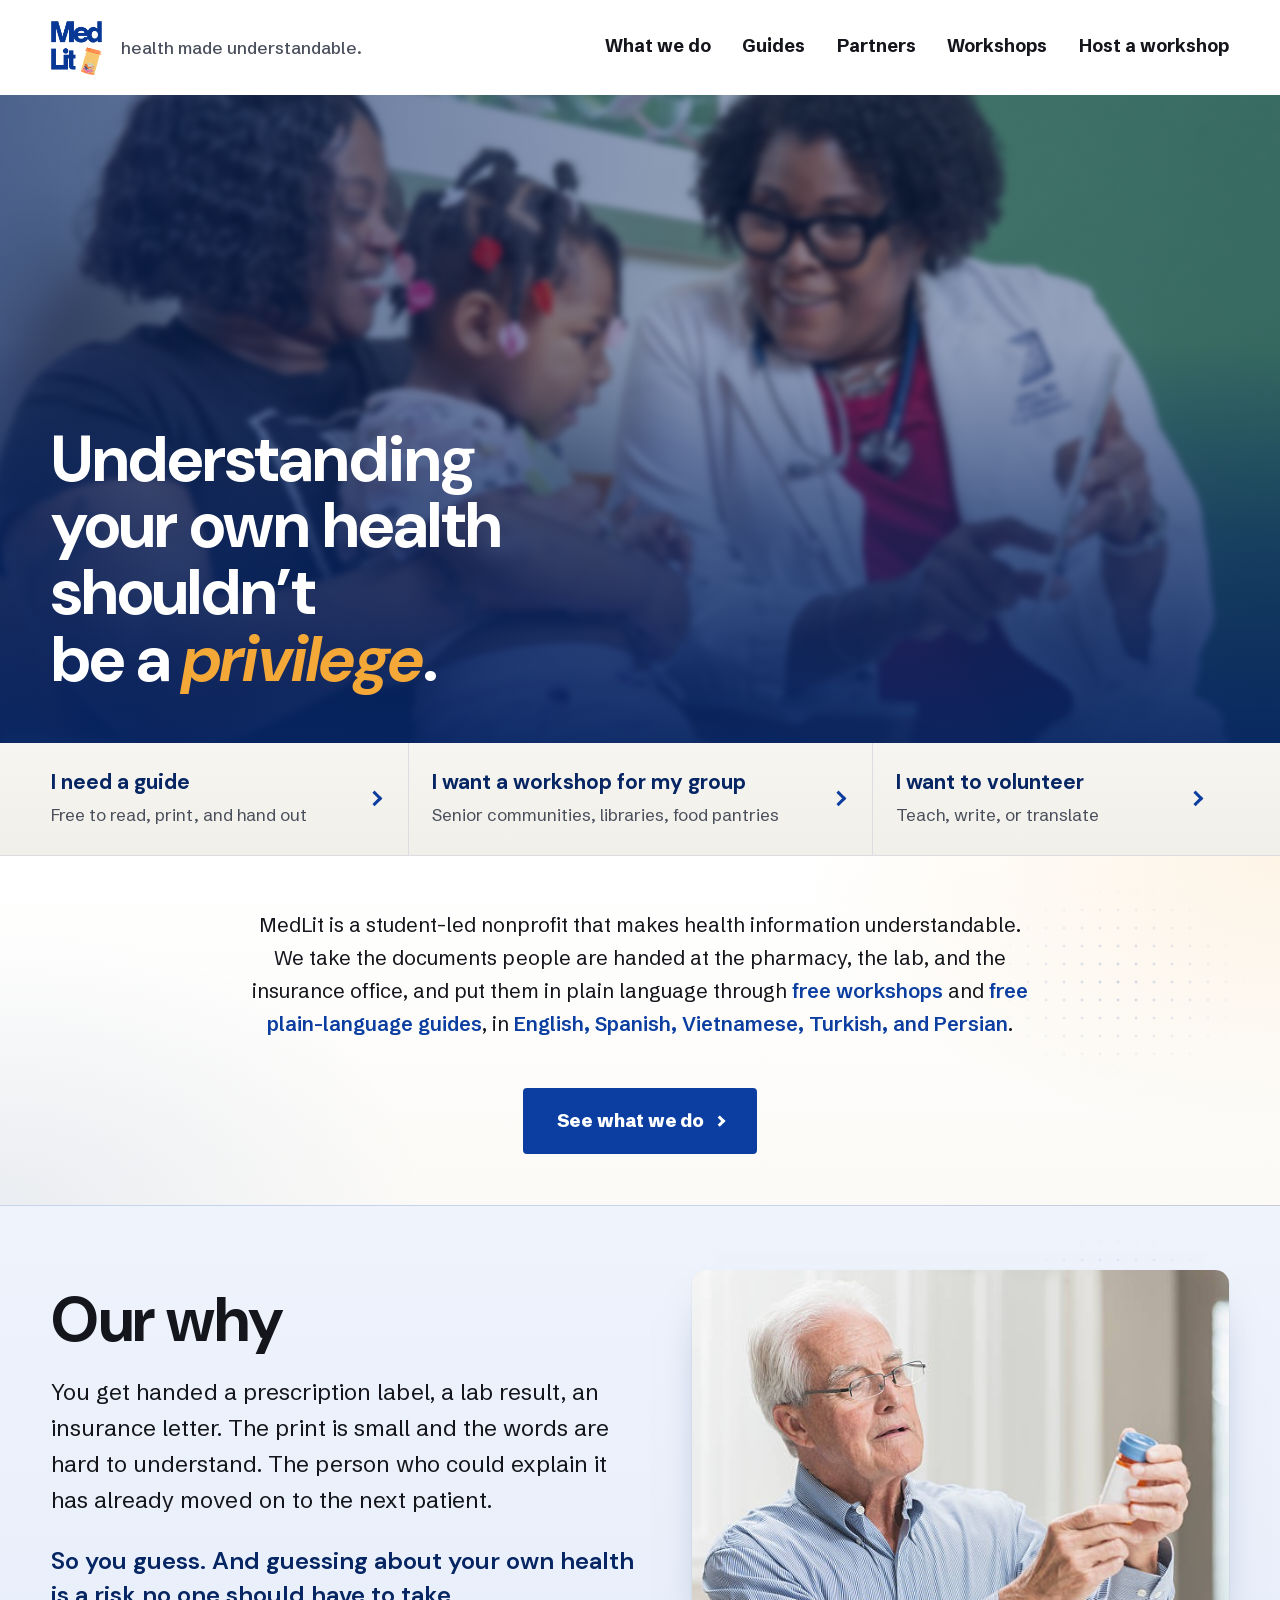
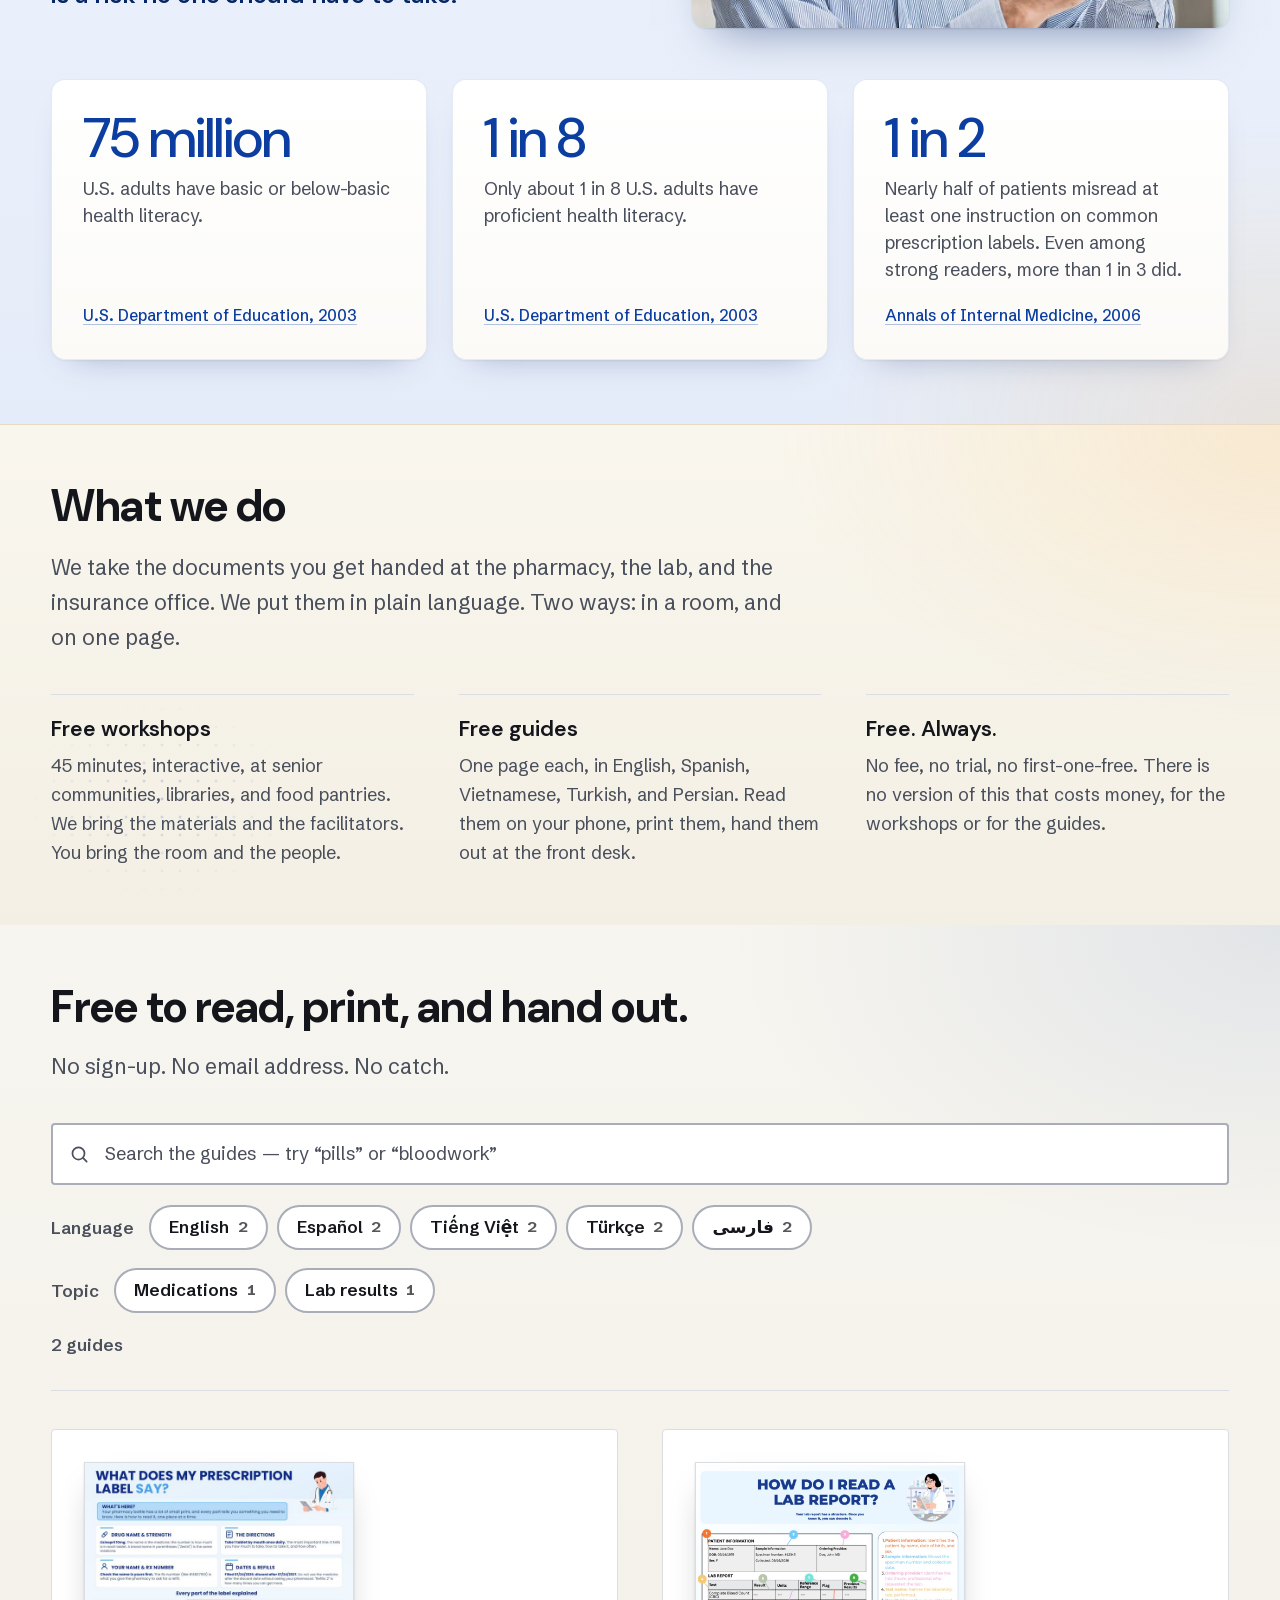
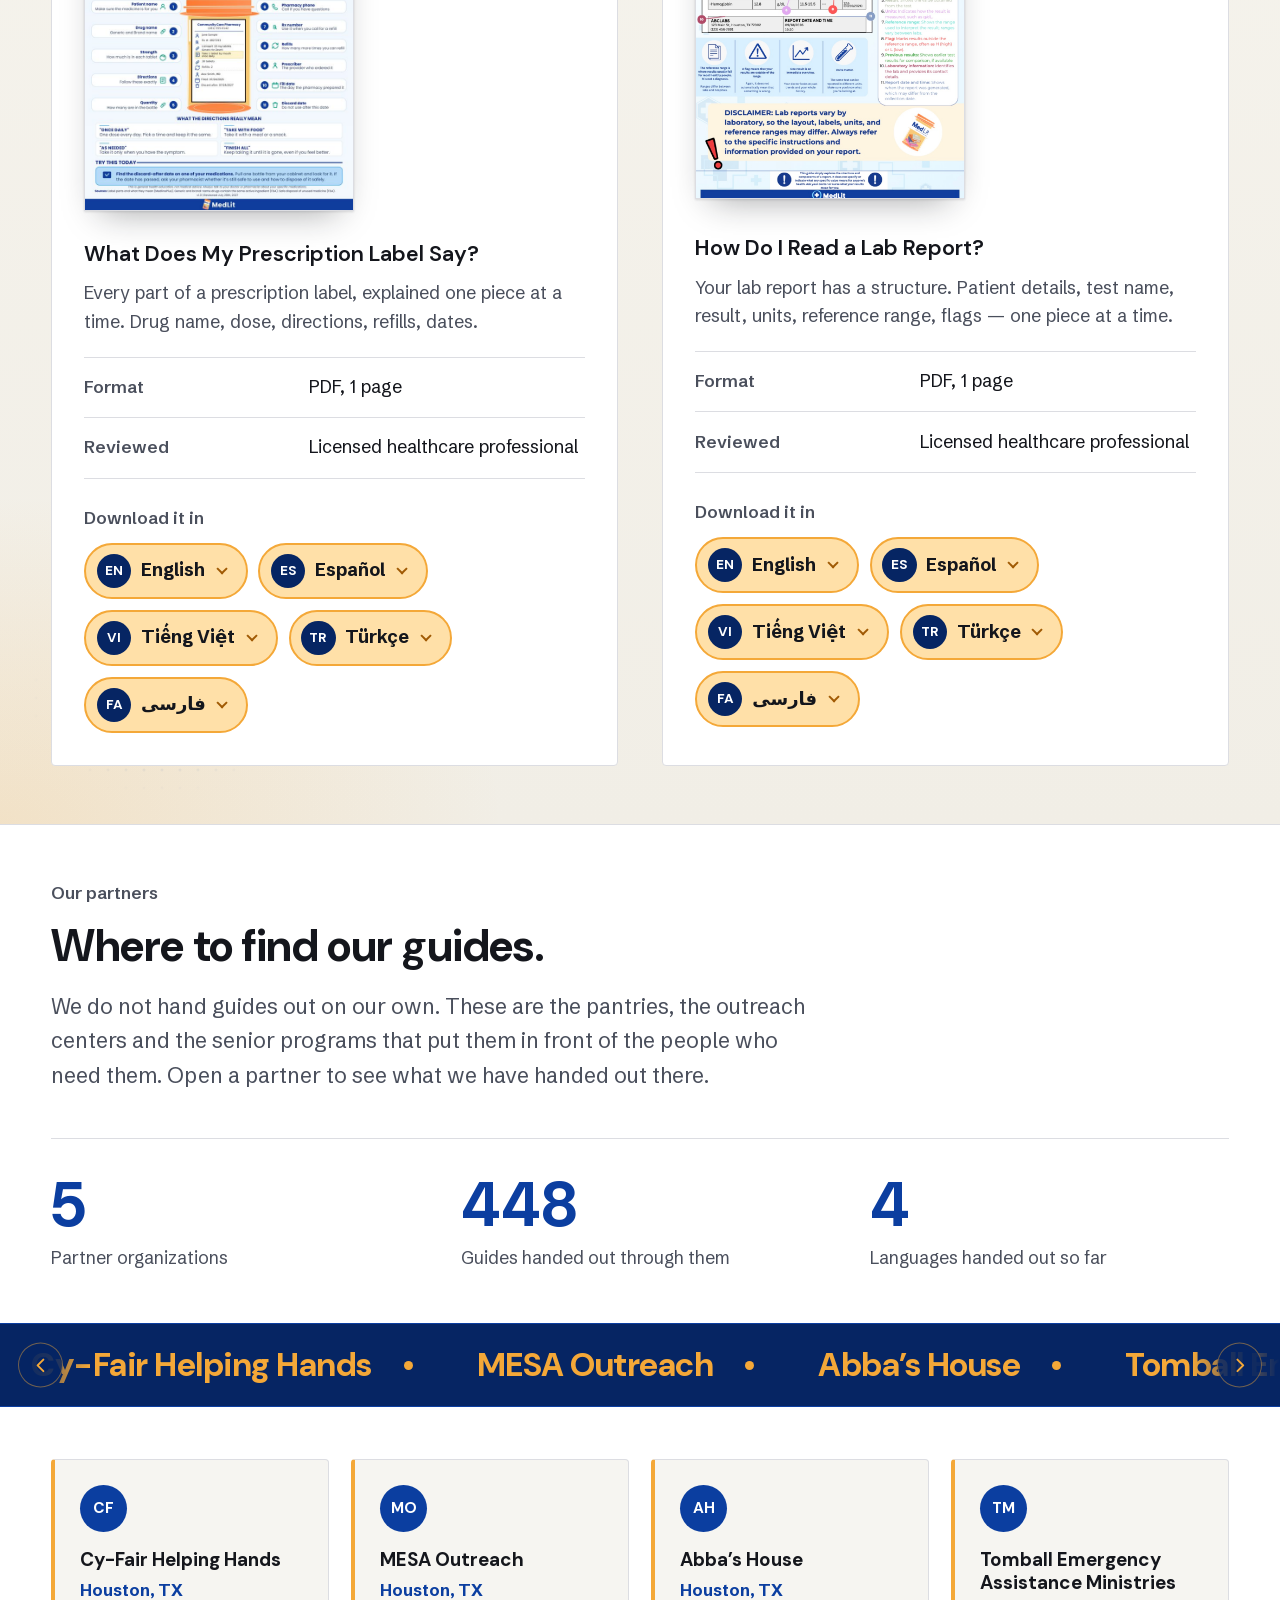
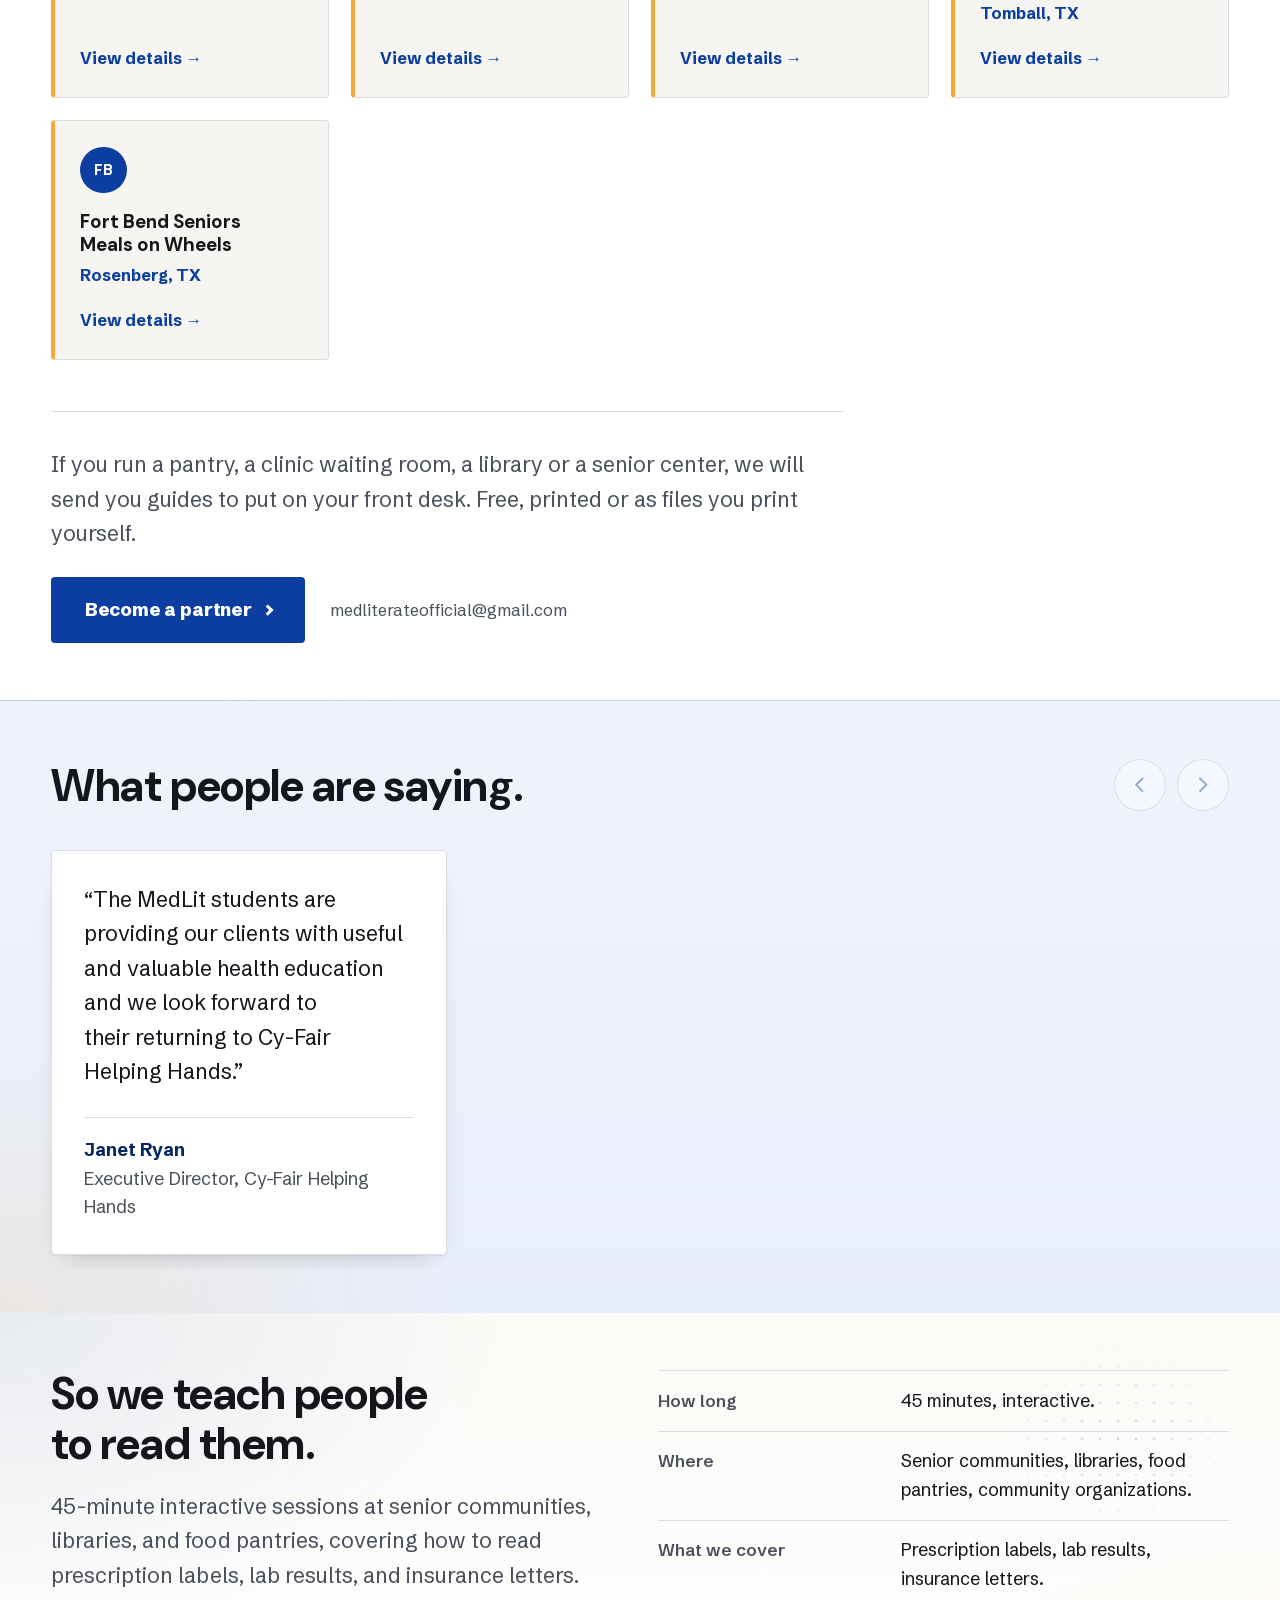
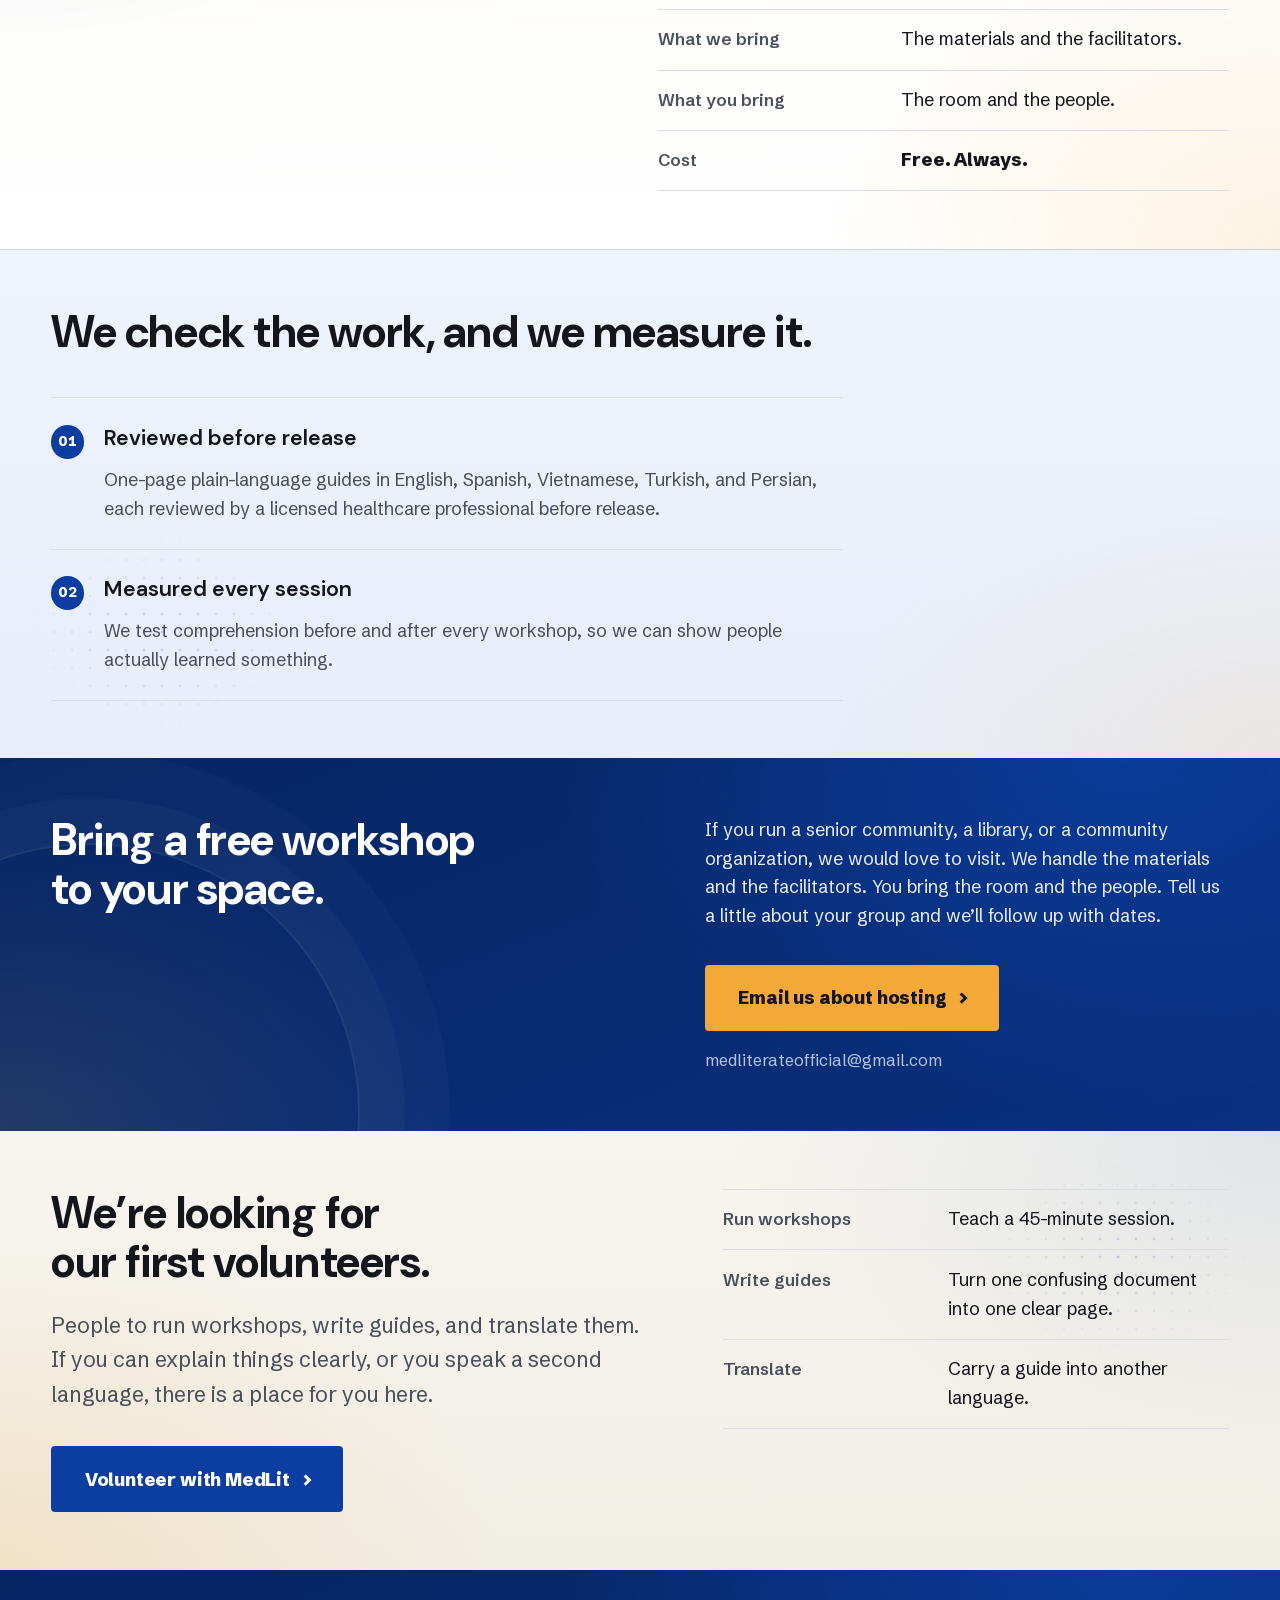
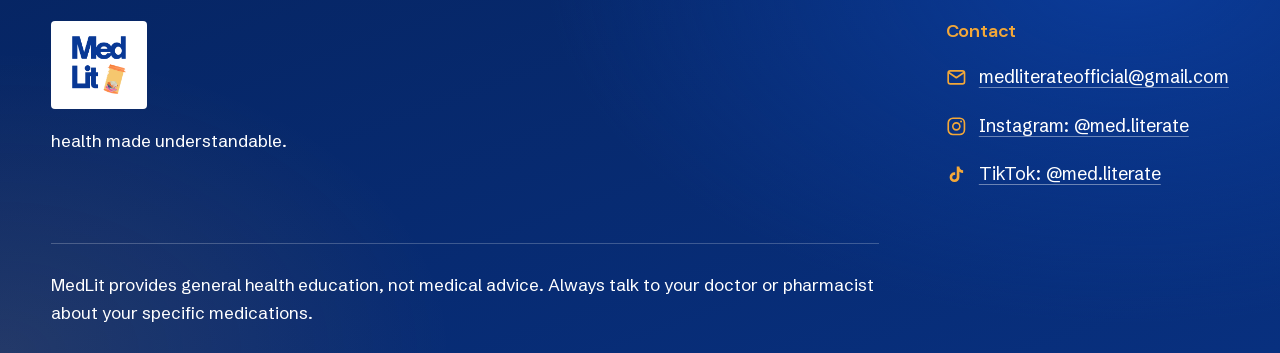
==== index.html @ 7fc5c19d "Add the three partner addresses that sources agreed on TEAM, Fort Bend Seniors and MESA Outreach app" ====
<!DOCTYPE html>
<html lang="en">
<head>
  <meta charset="utf-8">
  <meta name="viewport" content="width=device-width, initial-scale=1">
  <!-- Just the name. The tagline lives under the wordmark in the masthead and
       in og:description; repeating it in the tab title only makes the tab
       harder to pick out of a row of twenty. -->
  <title>MedLit</title>
  <meta name="description" content="MedLit is a student-led nonprofit that makes health information understandable. Free workshops and free plain-language guides.">

  <!-- Favicon: the vertical lockup, squared off. -->
  <link rel="icon" href="assets/favicon.png" type="image/png">
  <link rel="apple-touch-icon" href="assets/apple-touch-icon.png">

  <!-- ============================================================
       Sharing. Without these, pasting the link into a DM, a Slack, or an
       email to a library director shows a bare URL and nothing else. The
       card image is assets/og-image.jpg, rendered from this site's own CSS
       so it always matches the page.
       If the site ever moves, the four URLs below change with it.
       ============================================================ -->
  <link rel="canonical" href="https://amarechiokorafor.github.io/MedLit/">
  <meta name="theme-color" content="#f4a838">
  <meta property="og:type" content="website">
  <meta property="og:site_name" content="MedLit">
  <meta property="og:title" content="MedLit">
  <meta property="og:description" content="A student-led nonprofit that makes health information understandable. Free workshops and free plain-language guides.">
  <meta property="og:url" content="https://amarechiokorafor.github.io/MedLit/">
  <meta property="og:image" content="https://amarechiokorafor.github.io/MedLit/assets/og-image.jpg">
  <meta property="og:image:width" content="1200">
  <meta property="og:image:height" content="630">
  <meta property="og:image:alt" content="Understanding your own health shouldn't be a privilege. Free workshops and free plain-language guides.">
  <meta name="twitter:card" content="summary_large_image">

  <link rel="preload" href="assets/fonts/schibsted-grotesk-var.woff2" as="font" type="font/woff2" crossorigin>

  <!-- The ?v= is a cache buster, and it is not optional.
       GitHub Pages serves styles.css with a max-age, and browsers — phones
       especially — hold a stylesheet far longer than that. Without this, a
       visitor who has seen an older version of the site can load new HTML
       against old CSS, which looks worse than either version on its own.

       BUMP THE NUMBER EVERY TIME YOU CHANGE styles.css. It costs nothing and
       it is the difference between "the update is live" and "the update is
       live for people who have never been here before".

       index.html itself can't be versioned this way — that one is the
       browser's own cache, cleared by a hard reload (Cmd/Ctrl + Shift + R)
       or by opening the URL with ?anything on the end. -->
  <link rel="stylesheet" href="styles.css?v=31">

  <!-- Motion is opt-in, and this is the opt-in. The stylesheet only hides a
       block before revealing it when `js` is present, so if this script never
       runs — or the one at the end of the body throws — every word on the
       page is visible with no transition. Nothing can be stranded. -->
  <script>
    if ('IntersectionObserver' in window) document.documentElement.className += ' js';
  </script>

  <!-- Tells search engines what this organisation is. Every field here is
       something we can stand behind — no founding date, no address, no
       claims we have not earned. -->
  <script type="application/ld+json">
  {
    "@context": "https://schema.org",
    "@type": "NGO",
    "name": "MedLit",
    "slogan": "health made understandable.",
    "description": "A student-led nonprofit that makes health information understandable. Free workshops and free plain-language guides to prescription labels, lab results, and insurance letters.",
    "url": "https://amarechiokorafor.github.io/MedLit/",
    "logo": "https://amarechiokorafor.github.io/MedLit/assets/medlit-logo.png",
    "email": "medliterateofficial@gmail.com",
    "sameAs": [
      "https://www.instagram.com/med.literate/",
      "https://www.tiktok.com/@med.literate"
    ]
  }
  </script>
</head>

<!-- ==============================================================
     THE IDEA, so that edits keep it intact.

     MedLit's whole argument is that a document should be readable. So the
     page is built out of MedLit's own materials: pharmacy amber at full
     strength as a field, the numbered callout disc from the printed guide,
     and every word set in Schibsted Grotesk, a newspaper face with open
     apertures and a tall x-height.

     The shape of the page: the claim, three doors, why we exist, what we do,
     what we have done, what we measure, then the proof of each and the two
     asks. It says what MedLit does and shows the guide that proves it. It
     does not demonstrate the product on itself.

     TWO THINGS WERE BUILT HERE AND REMOVED, TWICE. Don't rebuild them:

       - An interactive prescription label whose lines rewrote themselves
         into plain English when you chose them.
       - A "same sentence, twice" panel putting one line of pharmacy
         shorthand beside its plain version.

     Both worked. Both were cut because the guides already do that job, on
     paper, reviewed by a licensed professional, and printable. A widget
     that demonstrates the product sits in front of the product. If MedLit
     ever wants an interactive guide as a real format, it gets its own page
     and its own reviewed content — not a slot in the hero.

     COUNTS AND SCORES LIVE IN SEPARATE SECTIONS, on purpose. "The work so
     far" carries counts — 438 guides across four distributions, each with its
     own language split. "What we measure" carries comprehension scores, which
     do not exist yet. A count of guides is not a count of people helped, and
     putting the two under one heading is how that line gets blurred.

     STILL WAITING: two photograph slots, commented out, in .workshops__grid
     and .host__grid. Uncomment one and the section relayouts on its own.

     Rules worth keeping:
       1. Two faces, no more. DM Sans for headings, Schibsted Grotesk for
          everything else.
       2. Amber carries dark ink only. White on amber is 1.7:1.
       3. No decorative bars. Amber is a field, never a slab above a heading.
       4. Nothing needs JavaScript to be read.
     ============================================================== -->
<body>

  <a class="skip" href="#main">Skip to main content</a>

  <!-- ============================================================
       MASTHEAD
       LOGO ASSETS — the two official lockups, cut from the official logo
       PDF with transparent backgrounds. Nothing is redrawn or recoloured.
         assets/medlit-logo.png           stacked lockup — masthead, footer
         assets/medlit-logo-vertical.png  full lockup with tagline
       ============================================================ -->
  <header class="masthead">
    <div class="wide masthead__inner">

      <a class="brand" href="#top">
        <img class="brand__mark" src="assets/medlit-logo.png"
             alt="MedLit" width="398" height="420">
        <span class="brand__tagline">health made understandable.</span>
      </a>

      <nav class="topnav" aria-label="Sections">
        <ul>
          <li><a href="#what-we-do">What we do</a></li>
          <li><a href="#guides">Guides</a></li>
          <li><a href="#partners">Partners</a></li>
          <li><a href="#workshops">Workshops</a></li>
          <li><a href="#host">Host a workshop</a></li>
        </ul>
      </nav>

    </div>
  </header>

  <main id="main">

    <!-- ============================================================
         HERO — a photograph with the claim set over it.
         The photo is assets/hero-photo.jpg. alt="" on purpose: it is
         decorative, and the headline carries the meaning. If the file is
         missing, the section falls back to plain navy and still reads.
         ============================================================ -->
    <section class="hero" id="top">
      <img class="hero__photo" src="assets/hero-photo.jpg" alt=""
           width="2000" height="1334" fetchpriority="high"
           onerror="this.remove()">
      <div class="wide hero__inner">
        <!-- One non-breaking space, not two. It keeps "a" from being
             stranded at the end of a line, which is the thing worth
             preventing. Binding "privilege" on as well made a 14-character
             unbreakable run wider than a 375px phone could hold. -->
        <h1>Understanding your own health shouldn&rsquo;t be&nbsp;a <em>privilege</em>.</h1>
      </div>
    </section>

    <!-- ============================================================
         THREE DOORS — one strip of three, straight under the photograph.
         Three different people arrive on this page and each should reach
         their own thing in about five seconds without reading anything else.
         ============================================================ -->
    <nav class="doors" aria-label="Start here">
      <ul class="wide">
        <li>
          <a href="#guides">
            <span class="doors__what">I need a guide</span>
            <span class="doors__who">Free to read, print, and hand out</span>
          </a>
        </li>
        <li>
          <a href="#host">
            <span class="doors__what">I want a workshop for my group</span>
            <span class="doors__who">Senior communities, libraries, food pantries</span>
          </a>
        </li>
        <li>
          <a href="#volunteer">
            <span class="doors__what">I want to volunteer</span>
            <span class="doors__who">Teach, write, or translate</span>
          </a>
        </li>
      </ul>
    </nav>

    <!-- ============================================================
         WHO WE ARE — one short centred paragraph and one button, under the
         doors. Kept small on purpose: the doors are the first thing to act
         on, this is the first thing to read.
         ============================================================ -->
    <section class="intro" aria-label="About MedLit">
      <div class="wide intro__inner">
        <p class="intro__text">
          MedLit is a student-led nonprofit that makes health information
          understandable. We take the documents people are handed at the
          pharmacy, the lab, and the insurance office, and put them in plain
          language through <span class="intro__hl">free workshops</span> and
          <span class="intro__hl">free plain-language guides</span>, in
          <span class="intro__hl">English, Spanish, Vietnamese, Turkish,
          and Persian</span>.
        </p>
        <a class="action action--solid intro__action" href="#what-we-do">See what we do</a>
      </div>
    </section>

    <!-- ============================================================
         OUR WHY — the problem told twice: in words beside a photograph,
         then in three figures underneath.

         EVERY FIGURE HERE IS SOURCED, and its source line links to it.
         Figures are written "1 in 8", never as a bare percentage —
         check_numbers.py rejects those. If a figure changes, change its
         source in the same edit.
           - 75 million and 1 in 8 (12 percent proficient): U.S. Department
             of Education, NCES, 2003 National Assessment of Adult Literacy.
           - Nearly 1 in 2 (46.3 percent), and more than 1 in 3 among
             adequate readers (37.7 percent): Davis et al., "Literacy and
             Misunderstanding Prescription Drug Labels," Annals of Internal
             Medicine 145(12), 2006.
         ============================================================ -->
    <section class="why" id="why" aria-labelledby="why-h">
      <div class="wide">
        <div class="why__grid" data-reveal>
          <div class="why__text">
            <h2 id="why-h">Our why</h2>
            <p class="why__statement">
              You get handed a prescription label, a lab result, an insurance
              letter. The print is small and the words are hard to understand.
              The person who could explain it has already moved on to the next
              patient.
            </p>
            <p class="why__turn">
              So you guess. And guessing about your own health is a risk no one
              should have to take.
            </p>
          </div>
          <figure class="why__photo">
            <img src="assets/why-photo.jpg"
                 alt="An older man in glasses squinting at the label on a pill bottle."
                 width="612" height="408" loading="lazy">
          </figure>
        </div>

        <ul class="why__facts" role="list" data-reveal>
          <li>
            <p class="why__n">75 million</p>
            <p class="why__label">U.S. adults have basic or below-basic health literacy.</p>
            <p class="why__src"><a href="https://nces.ed.gov/naal/health_results.asp">U.S. Department of Education, 2003</a></p>
          </li>
          <li>
            <p class="why__n">1 in 8</p>
            <p class="why__label">Only about 1 in 8 U.S. adults have proficient health literacy.</p>
            <p class="why__src"><a href="https://nces.ed.gov/use-work/resource-library/report/statistical-analysis-report/health-literacy-americas-adults-results-2003-national-assessment-adult-literacy">U.S. Department of Education, 2003</a></p>
          </li>
          <li>
            <p class="why__n">1 in 2</p>
            <p class="why__label">Nearly half of patients misread at least one instruction on common prescription labels. Even among strong readers, more than 1 in 3 did.</p>
            <p class="why__src"><a href="https://www.acpjournals.org/doi/10.7326/0003-4819-145-12-200612190-00144">Annals of Internal Medicine, 2006</a></p>
          </li>
        </ul>
      </div>
    </section>

    <!-- ============================================================
         WHAT WE DO — the mission, then the three things it comes down to.
         ============================================================ -->
    <section class="does" id="what-we-do" aria-labelledby="what-we-do-h">
      <div class="wide">
        <div class="does__head" data-reveal>
          <h2 id="what-we-do-h">What we do</h2>
          <p class="does__lede">
            We take the documents you get handed at the pharmacy, the lab, and the
            insurance office. We put them in plain language. Two ways: in a room,
            and on one page.
          </p>
        </div>

        <ul class="does__list" role="list" data-reveal>
          <li>
            <h3>Free workshops</h3>
            <p>
              45 minutes, interactive, at senior communities, libraries, and food
              pantries. We bring the materials and the facilitators. You bring the
              room and the people.
            </p>
          </li>
          <li>
            <h3>Free guides</h3>
            <p>
              One page each, in English, Spanish, Vietnamese, Turkish, and Persian.
              Read them on your phone, print them, hand them out at the front desk.
            </p>
          </li>
          <li>
            <h3>Free. Always.</h3>
            <p>
              No fee, no trial, no first-one-free. There is no version of this that
              costs money, for the workshops or for the guides.
            </p>
          </li>
        </ul>
      </div>
    </section>


    <!-- ============================================================
         THE GUIDES — the artwork leads at size, because the guide is the
         only real proof of work here and the best-designed thing the
         organisation owns.

         ONE CARD PER GUIDE, NOT PER LANGUAGE. A translation is the same
         guide, so it is a badge on the card, not a second card. Clicking a
         badge downloads that language's PDF — nobody should have to open a
         page and then hunt for the file.

         TO ADD A GUIDE: drop the PDF in assets/guides/, render its first
         page to a .jpg alongside it, then copy one <li class="guide">
         block. That block is the whole entry — the search box, the filter
         chips and the result count all read themselves off these cards, so
         a new guide adds its own chips and nothing else is edited. The
         attributes that matter:

           data-topic     one of: medications, lab-results, insurance,
                          chronic-conditions. Add a new value here and the
                          topic chip for it appears on its own.
           data-keywords  words someone might actually type that are not
                          already in the title or the blurb ("pills",
                          "bottle", "bloodwork"). Add the translated title
                          here too, so searching in Spanish finds the card.
           data-large-print  add this attribute (no value) only when a
                          large-print version genuinely exists.

         TO ADD A LANGUAGE: add one <a class="lang"> inside .guide__langs
         with its own data-lang (the ISO code), data-lang-name (the language
         in its own script — Español, Tiếng Việt, Türkçe, فارسی, so people
         can find their language without reading English) and a
         data-goatcounter-click name of its own. The language filter chip
         appears on its own.

         No CSS, ever.
         ============================================================ -->
    <section class="guides" id="guides" aria-labelledby="guides-h">
      <div class="wide">
        <div class="guides__head" data-reveal>
          <h2 id="guides-h">Free to read, print, and hand out.</h2>
          <p class="guides__lede">No sign-up. No email address. No catch.</p>
        </div>

        <!-- The filter bar starts hidden and the script at the end of the
             body unhides it. Without JavaScript there is no dead search box
             and no chip that does nothing — every guide is simply on the
             page, which is the point of rule 4. -->
        <div class="sift" id="sift" hidden>
          <div class="sift__search">
            <svg class="sift__icon" viewBox="0 0 24 24" fill="none" stroke="currentColor"
                 stroke-width="2" stroke-linecap="round" aria-hidden="true" focusable="false">
              <circle cx="11" cy="11" r="7"/><path d="m16.5 16.5 4 4"/>
            </svg>
            <label class="hidden" for="sift-q">Search the guides</label>
            <input id="sift-q" class="sift__input" type="search" autocomplete="off"
                   placeholder="Search the guides — try &ldquo;pills&rdquo; or &ldquo;bloodwork&rdquo;">
            <button class="sift__clear" type="button" hidden>Clear</button>
          </div>

          <div class="sift__sets">
            <div class="sift__set" role="group" aria-label="Filter by language">
              <span class="sift__legend">Language</span>
              <div class="sift__chips" data-chips="lang"></div>
            </div>
            <div class="sift__set" role="group" aria-label="Filter by topic">
              <span class="sift__legend">Topic</span>
              <div class="sift__chips" data-chips="topic"></div>
            </div>
          </div>

          <!-- aria-live, so a screen reader hears the count change instead of
               wondering whether anything happened. -->
          <p class="sift__count" role="status" aria-live="polite"></p>
        </div>

        <ul class="shelf" role="list" data-reveal>

          <li class="guide"
              data-topic="medications"
              data-keywords="pills pill bottle pharmacy prescription label dose dosage directions refills sig
                             medicine medication ¿Qué dice la etiqueta de mi medicamento recetado? receta farmacia
                             Nhãn thuốc kê toa của tôi nói gì? nhan thuoc ke toa toa thuốc hướng dẫn sử dụng liều lượng
                             Reçete etiketim ne söylüyor? recete etiket ilaç doz kullanım talimatı eczane
                             برچسب نسخه من چه می‌گوید؟ نسخه برچسب دارو دوز دستور مصرف داروخانه">
            <a class="guide__cover" href="assets/guides/what-does-my-prescription-label-say.pdf"
               data-goatcounter-click="guide-open-en">
              <img src="assets/guides/what-does-my-prescription-label-say.jpg"
                   alt="First page of the guide: a prescription label with eleven
                        numbered callouts, each explaining one part of it."
                   width="620" height="802" loading="lazy">
            </a>
            <div class="guide__text">
              <h3><a href="assets/guides/what-does-my-prescription-label-say.pdf"
                     data-goatcounter-click="guide-open-en">What Does My Prescription Label Say?</a></h3>
              <p class="guide__blurb">
                Every part of a prescription label, explained one piece at a time.
                Drug name, dose, directions, refills, dates.
              </p>
              <dl class="facts">
                <div><dt>Format</dt><dd>PDF, 1 page</dd></div>
                <div><dt>Reviewed</dt><dd>Licensed healthcare professional</dd></div>
              </dl>

              <p class="guide__langs-label">Download it in</p>
              <div class="guide__langs">
                <a class="lang" data-lang="en" data-lang-name="English"
                   href="assets/guides/what-does-my-prescription-label-say.pdf" download
                   data-goatcounter-click="guide-download-en">
                  <span class="lang__code">EN</span>
                  <span class="lang__name">English</span>
                  <span class="hidden">— What Does My Prescription Label Say? (PDF)</span>
                </a>
                <a class="lang" data-lang="es" data-lang-name="Español"
                   href="assets/guides/que-dice-la-etiqueta-de-mi-medicamento.pdf" download
                   data-goatcounter-click="guide-download-es">
                  <span class="lang__code">ES</span>
                  <span class="lang__name" lang="es">Español</span>
                  <span class="hidden">— ¿Qué dice la etiqueta de mi medicamento recetado? (PDF, Spanish)</span>
                </a>
                <a class="lang" data-lang="vi" data-lang-name="Tiếng Việt"
                   href="assets/guides/nhan-thuoc-ke-toa-cua-toi-noi-gi.pdf" download
                   data-goatcounter-click="guide-download-vi">
                  <span class="lang__code">VI</span>
                  <span class="lang__name" lang="vi">Tiếng Việt</span>
                  <span class="hidden">— Nhãn thuốc kê toa của tôi nói gì? (PDF, Vietnamese)</span>
                </a>
                <a class="lang" data-lang="tr" data-lang-name="Türkçe"
                   href="assets/guides/recete-etiketim-ne-soyluyor.pdf" download
                   data-goatcounter-click="guide-download-tr">
                  <span class="lang__code">TR</span>
                  <span class="lang__name" lang="tr">Türkçe</span>
                  <span class="hidden">— Reçete etiketim ne söylüyor? (PDF, Turkish)</span>
                </a>
                <a class="lang" data-lang="fa" data-lang-name="فارسی"
                   href="assets/guides/barchasb-noskhe-man-che-miguyad.pdf" download
                   data-goatcounter-click="guide-download-fa">
                  <span class="lang__code">FA</span>
                  <span class="lang__name" lang="fa" dir="rtl">فارسی</span>
                  <span class="hidden" lang="fa" dir="rtl">— برچسب نسخه من چه می‌گوید؟ (PDF, Persian)</span>
                </a>
              </div>
            </div>
          </li>

          <li class="guide"
              data-topic="lab-results"
              data-keywords="lab labs bloodwork blood work test results reference range flag high low
                             hemoglobin CBC specimen units report
                             ¿Cómo leo un informe de laboratorio? informe laboratorio prueba resultado rango de referencia
                             Làm sao để đọc phiếu kết quả xét nghiệm? lam sao doc phieu ket qua xet nghiem khoảng tham chiếu
                             Laboratuvar raporumu nasıl okurum? laboratuvar rapor sonuc referans aralığı tahlil
                             چگونه برگه آزمایش خود را بخوانم؟ آزمایش برگه نتیجه محدوده مرجع">
            <a class="guide__cover" href="assets/guides/how-do-i-read-a-lab-report.pdf"
               data-goatcounter-click="guide-open-lab-en">
              <img src="assets/guides/how-do-i-read-a-lab-report.jpg"
                   alt="First page of the guide: a sample lab report with eleven numbered
                        callouts, each explaining one part of it, beside four notes about
                        reference ranges, flags, trends and units."
                   width="992" height="1240" loading="lazy">
            </a>
            <div class="guide__text">
              <h3><a href="assets/guides/how-do-i-read-a-lab-report.pdf"
                     data-goatcounter-click="guide-open-lab-en">How Do I Read a Lab Report?</a></h3>
              <p class="guide__blurb">
                Your lab report has a structure. Patient details, test name, result,
                units, reference range, flags — one piece at a time.
              </p>
              <dl class="facts">
                <div><dt>Format</dt><dd>PDF, 1 page</dd></div>
                <div><dt>Reviewed</dt><dd>Licensed healthcare professional</dd></div>
              </dl>

              <p class="guide__langs-label">Download it in</p>
              <div class="guide__langs">
                <a class="lang" data-lang="en" data-lang-name="English"
                   href="assets/guides/how-do-i-read-a-lab-report.pdf" download
                   data-goatcounter-click="guide-download-lab-en">
                  <span class="lang__code">EN</span>
                  <span class="lang__name">English</span>
                  <span class="hidden">— How Do I Read a Lab Report? (PDF)</span>
                </a>
                <a class="lang" data-lang="es" data-lang-name="Español"
                   href="assets/guides/como-leo-un-informe-de-laboratorio.pdf" download
                   data-goatcounter-click="guide-download-lab-es">
                  <span class="lang__code">ES</span>
                  <span class="lang__name" lang="es">Español</span>
                  <span class="hidden">— ¿Cómo leo un informe de laboratorio? (PDF, Spanish)</span>
                </a>
                <a class="lang" data-lang="vi" data-lang-name="Tiếng Việt"
                   href="assets/guides/lam-sao-de-doc-phieu-ket-qua-xet-nghiem.pdf" download
                   data-goatcounter-click="guide-download-lab-vi">
                  <span class="lang__code">VI</span>
                  <span class="lang__name" lang="vi">Tiếng Việt</span>
                  <span class="hidden">— Làm sao để đọc phiếu kết quả xét nghiệm? (PDF, Vietnamese)</span>
                </a>
                <a class="lang" data-lang="tr" data-lang-name="Türkçe"
                   href="assets/guides/laboratuvar-raporumu-nasil-okurum.pdf" download
                   data-goatcounter-click="guide-download-lab-tr">
                  <span class="lang__code">TR</span>
                  <span class="lang__name" lang="tr">Türkçe</span>
                  <span class="hidden">— Laboratuvar raporumu nasıl okurum? (PDF, Turkish)</span>
                </a>
                <!-- Persian is right-to-left. The dir on the name is not
                     decoration: without it the question mark in the hidden
                     title lands on the wrong end, and the script copies this
                     same dir onto the فارسی filter chip so the chip reads
                     correctly too. -->
                <a class="lang" data-lang="fa" data-lang-name="فارسی"
                   href="assets/guides/chegune-barge-azmayesh-khod-ra-bekhanam.pdf" download
                   data-goatcounter-click="guide-download-lab-fa">
                  <span class="lang__code">FA</span>
                  <span class="lang__name" lang="fa" dir="rtl">فارسی</span>
                  <span class="hidden" lang="fa" dir="rtl">— چگونه برگه آزمایش خود را بخوانم؟ (PDF, Persian)</span>
                </a>
              </div>
            </div>
          </li>

          <!-- ADD NEW GUIDE CARDS HERE. Give every link a
               data-goatcounter-click name of its own (guide-open-…,
               guide-download-…) so its downloads show up as a separate line
               in GoatCounter. -->

        </ul>

        <!-- Shown only when a search or a chip combination matches nothing.
             The script fills in the language name, so someone filtering on
             Español is told in Spanish. -->
        <p class="sift__empty" id="sift-empty" hidden></p>
      </div>
    </section>


    <!-- ============================================================
         WHERE TO FIND OUR GUIDES — the partners.

         Most people arriving here want the nearest place, not a list of
         logos. So the section is: what the network adds up to, the names
         moving past at size, then one card per partner with the city, what
         they actually are, and a link to their own site.

         THE RIBBON is the only thing on this page that moves on its own. It
         earns that because the names ARE the content — five organisations
         that said yes. It is one list, printed twice: the second copy is
         aria-hidden and exists only so the loop has somewhere to go. It
         pauses on hover and on keyboard focus, and under
         `prefers-reduced-motion` it does not move at all and becomes a
         plain wrapped row. Do not add a second moving thing to this page.

         LOGOS: names only, until a partner says yes in writing. A name is a
         fact; a logo is a borrowed endorsement. There is a .partner__logo
         slot ready in the CSS for when one does.

         NO MAP YET. A pin per partner needs either a paid tile key or an
         embedded iframe that ships third-party cookies onto a site that
         currently has none and therefore needs no consent banner. Five
         cards with a city on each do the same job today. If the list grows
         past a dozen, revisit it.

         TO ADD A PARTNER: copy one <li class="partner">, and add the same
         name to the ribbon list. Both read top to bottom in the same order.
         The partner count in the stats strip counts the cards itself.
         ============================================================ -->
    <section class="where" id="partners" aria-labelledby="where-h">
      <div class="wide">
        <div class="where__head" data-reveal>
          <p class="kicker">Our partners</p>
          <h2 id="where-h">Where to find our guides.</h2>
          <p class="where__lede">
            We do not hand guides out on our own. These are the pantries, the
            outreach centers and the senior programs that put them in front of
            the people who need them. Open a partner to see what we have handed
            out there.
          </p>
        </div>

        <!-- The counts are not typed in twice. .where__n carries a fallback
             that is correct as written; the script re-reads the totals out
             of the "Our impact" rows above so the two can never drift. -->
        <ul class="where__stats" role="list" data-reveal>
          <li>
            <p class="where__n" data-count="partners">5</p>
            <p class="where__label">Partner organizations</p>
          </li>
          <li>
            <p class="where__n" data-count="guides">448</p>
            <p class="where__label">Guides handed out through them</p>
          </li>
          <li>
            <p class="where__n" data-count="languages">4</p>
            <p class="where__label">Languages handed out so far</p>
          </li>
        </ul>
      </div>

      <!-- THE RIBBON. Full bleed on purpose: it sits outside .wide so the
           names run off both edges and the loop has no visible seam.

           It is a scroll container now, not a CSS animation, which is what
           lets all four behaviours share one mechanism: the script nudges
           scrollLeft frame by frame, so a trackpad swipe, a finger drag and
           the arrows all move the same property, and "resume from where they
           left it" needs no bookkeeping — it just carries on from wherever
           scrollLeft happens to be.

           The whole band is aria-hidden, arrows included. Every name in it is
           a card below with the same name and more besides, so a screen
           reader gets the real thing rather than a duplicate it cannot act
           on. The arrows are mouse affordances and are deliberately not in
           the tab order.

           With the script off nothing moves and the row is still scrollable
           by hand. Under prefers-reduced-motion the script never starts the
           loop at all — see section 14e in the stylesheet. -->
      <div class="ribbon" aria-hidden="true">
        <button class="ribbon__arrow ribbon__arrow--prev" type="button" tabindex="-1" hidden>
          <svg viewBox="0 0 24 24" aria-hidden="true" focusable="false">
            <path d="M15 5l-7 7 7 7" fill="none" stroke="currentColor"
                  stroke-width="2.4" stroke-linecap="round" stroke-linejoin="round"/>
          </svg>
        </button>

        <div class="ribbon__view">
          <div class="ribbon__track">
            <ul class="ribbon__set" role="list">
            <li>Cy-Fair Helping Hands</li>
            <li>MESA Outreach</li>
            <li>Abba&rsquo;s House</li>
            <li>Tomball Emergency Assistance Ministries</li>
            <li>Fort Bend Seniors Meals on Wheels</li>
            </ul>
            <ul class="ribbon__set" role="list">
            <li>Cy-Fair Helping Hands</li>
            <li>MESA Outreach</li>
            <li>Abba&rsquo;s House</li>
            <li>Tomball Emergency Assistance Ministries</li>
            <li>Fort Bend Seniors Meals on Wheels</li>
            </ul>
          </div>
        </div>

        <button class="ribbon__arrow ribbon__arrow--next" type="button" tabindex="-1" hidden>
          <svg viewBox="0 0 24 24" aria-hidden="true" focusable="false">
            <path d="M9 5l7 7-7 7" fill="none" stroke="currentColor"
                  stroke-width="2.4" stroke-linecap="round" stroke-linejoin="round"/>
          </svg>
        </button>
      </div>
      </div>

      <div class="wide">
        <ul class="partners" role="list" data-reveal>

          <li class="partner">
            <!-- A real link to the panel below, not a button: with the script
                 off it jumps to a panel that is simply open on the page. The
                 script upgrades the same click into the dialog. -->
            <a class="pcard" href="#p-cyfair" data-opens="p-cyfair">
              <!-- LOGO SLOT. A monogram stands in until a partner says yes in
                   writing to their logo being used; a name is a fact, a logo is
                   a borrowed endorsement. Drop an <img class="pcard__logo">
                   in place of this span and nothing else changes. -->
              <span class="pcard__logo" aria-hidden="true">CF</span>
              <span class="pcard__name">Cy-Fair Helping Hands</span>
              <span class="pcard__city">Houston, TX</span>
              <span class="pcard__more">View details <span aria-hidden="true">&rarr;</span></span>
            </a>
          </li>

          <li class="partner">
            <!-- A real link to the panel below, not a button: with the script
                 off it jumps to a panel that is simply open on the page. The
                 script upgrades the same click into the dialog. -->
            <a class="pcard" href="#p-mesa" data-opens="p-mesa">
              <!-- LOGO SLOT. A monogram stands in until a partner says yes in
                   writing to their logo being used; a name is a fact, a logo is
                   a borrowed endorsement. Drop an <img class="pcard__logo">
                   in place of this span and nothing else changes. -->
              <span class="pcard__logo" aria-hidden="true">MO</span>
              <span class="pcard__name">MESA Outreach</span>
              <span class="pcard__city">Houston, TX</span>
              <span class="pcard__more">View details <span aria-hidden="true">&rarr;</span></span>
            </a>
          </li>

          <li class="partner">
            <!-- A real link to the panel below, not a button: with the script
                 off it jumps to a panel that is simply open on the page. The
                 script upgrades the same click into the dialog. -->
            <a class="pcard" href="#p-abbas" data-opens="p-abbas">
              <!-- LOGO SLOT. A monogram stands in until a partner says yes in
                   writing to their logo being used; a name is a fact, a logo is
                   a borrowed endorsement. Drop an <img class="pcard__logo">
                   in place of this span and nothing else changes. -->
              <span class="pcard__logo" aria-hidden="true">AH</span>
              <span class="pcard__name">Abba&rsquo;s House</span>
              <span class="pcard__city">Houston, TX</span>
              <span class="pcard__more">View details <span aria-hidden="true">&rarr;</span></span>
            </a>
          </li>

          <li class="partner">
            <!-- A real link to the panel below, not a button: with the script
                 off it jumps to a panel that is simply open on the page. The
                 script upgrades the same click into the dialog. -->
            <a class="pcard" href="#p-team" data-opens="p-team">
              <!-- LOGO SLOT. A monogram stands in until a partner says yes in
                   writing to their logo being used; a name is a fact, a logo is
                   a borrowed endorsement. Drop an <img class="pcard__logo">
                   in place of this span and nothing else changes. -->
              <span class="pcard__logo" aria-hidden="true">TM</span>
              <span class="pcard__name">Tomball Emergency Assistance Ministries</span>
              <span class="pcard__city">Tomball, TX</span>
              <span class="pcard__more">View details <span aria-hidden="true">&rarr;</span></span>
            </a>
          </li>

          <li class="partner">
            <!-- A real link to the panel below, not a button: with the script
                 off it jumps to a panel that is simply open on the page. The
                 script upgrades the same click into the dialog. -->
            <a class="pcard" href="#p-fortbend" data-opens="p-fortbend">
              <!-- LOGO SLOT. A monogram stands in until a partner says yes in
                   writing to their logo being used; a name is a fact, a logo is
                   a borrowed endorsement. Drop an <img class="pcard__logo">
                   in place of this span and nothing else changes. -->
              <span class="pcard__logo" aria-hidden="true">FB</span>
              <span class="pcard__name">Fort Bend Seniors Meals on Wheels</span>
              <span class="pcard__city">Rosenberg, TX</span>
              <span class="pcard__more">View details <span aria-hidden="true">&rarr;</span></span>
            </a>
          </li>

          <!-- ADD A NEW PARTNER HERE: one <li> with its .pcard, and one
               matching .pdetail panel below, sharing the same id. Add the name
               to both ribbon lists above so the loop stays seamless. -->
        </ul>

        <!-- THE PANELS. They are ordinary blocks on the page, and the script
             lifts the one you asked for into a <dialog> and puts it back when
             you close it. With the script off they stay where they are, open
             and readable, and the card links are plain jump links to them —
             which is rule 4 doing its job. -->
        <div class="pdetails">

        <div class="pdetail" id="p-cyfair" aria-labelledby="h-cyfair">
          <button class="pdetail__x" type="button" hidden>
            <span class="hidden">Close</span>
            <svg viewBox="0 0 24 24" aria-hidden="true" focusable="false">
              <path d="M6 6l12 12M18 6L6 18" fill="none" stroke="currentColor"
                    stroke-width="2.2" stroke-linecap="round"/>
            </svg>
          </button>

          <p class="pdetail__kind">Food pantry and emergency assistance</p>
          <h3 class="pdetail__name" id="h-cyfair">Cy-Fair Helping Hands</h3>
          <p class="pdetail__city">Houston, TX</p>

          <!-- THE IMPACT BOX LEADS. The amber field is the one place on this
               page a count gets to be loud, and it is the first thing in the
               panel because it is the reason the panel exists. The totals are
               summed by the script from the dated distributions further down,
               so this box can never claim something those rows do not. -->
          <div class="impact">
            <p class="impact__n" data-sum="total">380</p>
            <p class="impact__u">guides handed out, over
               <span data-sum="drops">2</span>
               distributions</p>
            <ul class="impact__langs" role="list">
              <li>
                <span class="key__code">EN</span>
                <span class="impact__ln">210</span>
                <span class="impact__lw">English</span>
              </li>
              <li>
                <span class="key__code">ES</span>
                <span class="impact__ln">170</span>
                <span class="impact__lw">Spanish</span>
              </li>
            </ul>
          </div>

          <div class="pdetail__block">
            <h4>About</h4>
            <p>A food pantry and emergency assistance program serving families across northwest Harris County.</p>
          </div>

          <div class="pdetail__block">
            <h4>Who they serve</h4>
            <p>Anyone in the area with a need for food.</p>
          </div>
          <!-- ADDRESS GOES HERE for Cy-Fair Helping Hands, once it is known. The three
               addresses published on this page came from public directories
               that agreed with each other; the sources for this one did not,
               so nothing is published rather than something wrong. An address
               is the one field where being wrong puts a person outside the
               wrong building. Write it as:
          <div class="pdetail__block">
            <h4>Where they are</h4>
            <p class="pdetail__addr">000 Example St.<br>City, TX 00000</p>
          </div>
               -->

          <div class="pdetail__block">
            <h4>Find them</h4>
            <p class="pdetail__link"><a href="https://www.cyfairhelpinghands.org/">cyfairhelpinghands.org</a></p>
          </div>
          <div class="pdetail__block">
            <h4>When we have been</h4>
            <ul class="drops" role="list">
                <li>
                  <p class="drop__when"><time datetime="2026-09-05">September 5, 2026</time></p>
                  <div class="drop__fig">
                    <p class="tally__n">160</p>
                    <p class="drop__unit">guides handed&nbsp;out</p>
                  </div>
                  <div class="drop__bar" aria-hidden="true" hidden></div>
                  <div class="drop__key">
                    <span class="key">
                      <span class="key__code">EN</span>
                      <p class="tally__part">90</p>
                      <span class="key__lang">English</span>
                    </span>
                    <span class="key">
                      <span class="key__code">ES</span>
                      <p class="tally__part">70</p>
                      <span class="key__lang">Spanish</span>
                    </span>
                  </div>
                </li>
                <li>
                  <p class="drop__when"><time datetime="2026-10-17">October 17, 2026</time></p>
                  <div class="drop__fig">
                    <p class="tally__n">220</p>
                    <p class="drop__unit">guides handed&nbsp;out</p>
                  </div>
                  <div class="drop__bar" aria-hidden="true" hidden></div>
                  <div class="drop__key">
                    <span class="key">
                      <span class="key__code">EN</span>
                      <p class="tally__part">120</p>
                      <span class="key__lang">English</span>
                    </span>
                    <span class="key">
                      <span class="key__code">ES</span>
                      <p class="tally__part">100</p>
                      <span class="key__lang">Spanish</span>
                    </span>
                  </div>
                </li>
            </ul>
          </div>
        </div>

        <div class="pdetail" id="p-mesa" aria-labelledby="h-mesa">
          <button class="pdetail__x" type="button" hidden>
            <span class="hidden">Close</span>
            <svg viewBox="0 0 24 24" aria-hidden="true" focusable="false">
              <path d="M6 6l12 12M18 6L6 18" fill="none" stroke="currentColor"
                    stroke-width="2.2" stroke-linecap="round"/>
            </svg>
          </button>

          <p class="pdetail__kind">Food pantry and community outreach</p>
          <h3 class="pdetail__name" id="h-mesa">MESA Outreach</h3>
          <p class="pdetail__city">Houston, TX</p>

          <!-- THE IMPACT BOX LEADS. The amber field is the one place on this
               page a count gets to be loud, and it is the first thing in the
               panel because it is the reason the panel exists. The totals are
               summed by the script from the dated distributions further down,
               so this box can never claim something those rows do not. -->
          <div class="impact">
            <p class="impact__n" data-sum="total">40</p>
            <p class="impact__u">guides handed out, over
               <span data-sum="drops">1</span>
               distribution</p>
            <ul class="impact__langs" role="list">
              <li>
                <span class="key__code">EN</span>
                <span class="impact__ln">22</span>
                <span class="impact__lw">English</span>
              </li>
              <li>
                <span class="key__code">ES</span>
                <span class="impact__ln">18</span>
                <span class="impact__lw">Spanish</span>
              </li>
            </ul>
          </div>

          <div class="pdetail__block">
            <h4>About</h4>
            <p>A northwest Houston food pantry and outreach organization, founded in 2009 and renamed MESA &mdash; Spanish for &ldquo;table&rdquo; &mdash; in 2016.</p>
          </div>

          <div class="pdetail__block">
            <h4>Who they serve</h4>
            <p>Families across eight ZIP codes, through one of the few evening pantries in Harris County.</p>
          </div>
          <div class="pdetail__block">
            <h4>Where they are</h4>
            <!-- MESA's sources gave a campus location and a PO box, never a street
                 number. Both are published as what they are rather than one being
                 dressed up as the other. -->
            <p class="pdetail__addr">Pantry on the campus of Bear Creek United Methodist Church, Houston, TX<br><span class="pdetail__fine">Mail: PO Box 841075, Houston, TX 77284</span></p>
          </div>

          <div class="pdetail__block">
            <h4>Find them</h4>
            <p class="pdetail__link"><a href="https://www.mesa-outreach.org/">mesa-outreach.org</a></p>
          </div>
          <div class="pdetail__block">
            <h4>When we have been</h4>
            <ul class="drops" role="list">
                <li>
                  <p class="drop__when"><time datetime="2026-09-22">September 22, 2026</time></p>
                  <div class="drop__fig">
                    <p class="tally__n">40</p>
                    <p class="drop__unit">guides handed&nbsp;out</p>
                  </div>
                  <div class="drop__bar" aria-hidden="true" hidden></div>
                  <div class="drop__key">
                    <span class="key">
                      <span class="key__code">EN</span>
                      <p class="tally__part">22</p>
                      <span class="key__lang">English</span>
                    </span>
                    <span class="key">
                      <span class="key__code">ES</span>
                      <p class="tally__part">18</p>
                      <span class="key__lang">Spanish</span>
                    </span>
                  </div>
                </li>
            </ul>
          </div>
        </div>

        <div class="pdetail" id="p-abbas" aria-labelledby="h-abbas">
          <button class="pdetail__x" type="button" hidden>
            <span class="hidden">Close</span>
            <svg viewBox="0 0 24 24" aria-hidden="true" focusable="false">
              <path d="M6 6l12 12M18 6L6 18" fill="none" stroke="currentColor"
                    stroke-width="2.2" stroke-linecap="round"/>
            </svg>
          </button>

          <p class="pdetail__kind">Refugee and newcomer services</p>
          <h3 class="pdetail__name" id="h-abbas">Abba&rsquo;s House</h3>
          <p class="pdetail__city">Houston, TX</p>

          <!-- THE IMPACT BOX LEADS. The amber field is the one place on this
               page a count gets to be loud, and it is the first thing in the
               panel because it is the reason the panel exists. The totals are
               summed by the script from the dated distributions further down,
               so this box can never claim something those rows do not. -->
          <div class="impact">
            <p class="impact__n" data-sum="total">18</p>
            <p class="impact__u">guides handed out, over
               <span data-sum="drops">1</span>
               distribution</p>
            <ul class="impact__langs" role="list">
              <li>
                <span class="key__code">EN</span>
                <span class="impact__ln">8</span>
                <span class="impact__lw">English</span>
              </li>
              <li>
                <span class="key__code">ES</span>
                <span class="impact__ln">5</span>
                <span class="impact__lw">Spanish</span>
              </li>
              <li>
                <span class="key__code">TR</span>
                <span class="impact__ln">2</span>
                <span class="impact__lw">Turkish</span>
              </li>
              <li>
                <span class="key__code">FA</span>
                <span class="impact__ln">3</span>
                <span class="impact__lw">Persian</span>
              </li>
            </ul>
          </div>

          <div class="pdetail__block">
            <h4>About</h4>
            <p>Support for refugee and newcomer families settling in the Houston area.</p>
          </div>

          <div class="pdetail__block">
            <h4>Who they serve</h4>
            <p>Refugee and immigrant families, in several languages.</p>
          </div>
          <!-- ADDRESS GOES HERE for Abba&rsquo;s House, once it is known. The three
               addresses published on this page came from public directories
               that agreed with each other; the sources for this one did not,
               so nothing is published rather than something wrong. An address
               is the one field where being wrong puts a person outside the
               wrong building. Write it as:
          <div class="pdetail__block">
            <h4>Where they are</h4>
            <p class="pdetail__addr">000 Example St.<br>City, TX 00000</p>
          </div>
               -->

          <div class="pdetail__block">
            <h4>When we have been</h4>
            <ul class="drops" role="list">
                <li>
                  <p class="drop__when"><time datetime="2026-09-21">September 21, 2026</time></p>
                  <div class="drop__fig">
                    <p class="tally__n">18</p>
                    <p class="drop__unit">guides handed&nbsp;out</p>
                  </div>
                  <div class="drop__bar" aria-hidden="true" hidden></div>
                  <div class="drop__key">
                    <span class="key">
                      <span class="key__code">EN</span>
                      <p class="tally__part">8</p>
                      <span class="key__lang">English</span>
                    </span>
                    <span class="key">
                      <span class="key__code">ES</span>
                      <p class="tally__part">5</p>
                      <span class="key__lang">Spanish</span>
                    </span>
                    <span class="key">
                      <span class="key__code">TR</span>
                      <p class="tally__part">2</p>
                      <span class="key__lang">Turkish</span>
                    </span>
                    <span class="key">
                      <span class="key__code">FA</span>
                      <p class="tally__part">3</p>
                      <span class="key__lang">Persian</span>
                    </span>
                  </div>
                </li>
            </ul>
          </div>
          <!-- NO WEBSITE YET, on purpose. Every other address here was checked
               against the organisation's own site before it was published and
               this one could not be. Add it the moment you have it from them
               directly. A panel without a link still reads; a wrong link sends
               someone to a stranger. -->
        </div>

        <div class="pdetail" id="p-team" aria-labelledby="h-team">
          <button class="pdetail__x" type="button" hidden>
            <span class="hidden">Close</span>
            <svg viewBox="0 0 24 24" aria-hidden="true" focusable="false">
              <path d="M6 6l12 12M18 6L6 18" fill="none" stroke="currentColor"
                    stroke-width="2.2" stroke-linecap="round"/>
            </svg>
          </button>

          <p class="pdetail__kind">Food pantry and emergency assistance</p>
          <h3 class="pdetail__name" id="h-team">Tomball Emergency Assistance Ministries</h3>
          <p class="pdetail__city">Tomball, TX</p>

          <!-- THE IMPACT BOX LEADS. The amber field is the one place on this
               page a count gets to be loud, and it is the first thing in the
               panel because it is the reason the panel exists. The totals are
               summed by the script from the dated distributions further down,
               so this box can never claim something those rows do not. -->
          <div class="impact">
            <p class="impact__n" data-sum="total">10</p>
            <p class="impact__u">guides handed out, over
               <span data-sum="drops">1</span>
               distribution</p>
            <ul class="impact__langs" role="list">
              <li>
                <span class="key__code">EN</span>
                <span class="impact__ln">10</span>
                <span class="impact__lw">English</span>
              </li>
            </ul>
          </div>

          <div class="pdetail__block">
            <h4>About</h4>
            <p>Known as TEAM. A food pantry, resale shop and emergency assistance ministry in Tomball.</p>
          </div>

          <div class="pdetail__block">
            <h4>Who they serve</h4>
            <p>Families needing short-term help with food, clothing, rent, utilities or prescriptions.</p>
          </div>
          <div class="pdetail__block">
            <h4>Where they are</h4>
            <p class="pdetail__addr">300 W. Main St.<br>Tomball, TX 77375</p>
          </div>

          <div class="pdetail__block">
            <h4>Find them</h4>
            <p class="pdetail__link"><a href="https://teamtomball.com/">teamtomball.com</a></p>
          </div>
          <div class="pdetail__block">
            <h4>When we have been</h4>
            <ul class="drops" role="list">
                <li>
                  <p class="drop__when"><time datetime="2026-10-13">October 13, 2026</time></p>
                  <div class="drop__fig">
                    <p class="tally__n">10</p>
                    <p class="drop__unit">guides handed&nbsp;out</p>
                  </div>
                  <div class="drop__bar" aria-hidden="true" hidden></div>
                  <div class="drop__key">
                    <span class="key">
                      <span class="key__code">EN</span>
                      <p class="tally__part">10</p>
                      <span class="key__lang">English</span>
                    </span>
                  </div>
                </li>
            </ul>
          </div>
        </div>

        <div class="pdetail" id="p-fortbend" aria-labelledby="h-fortbend">
          <button class="pdetail__x" type="button" hidden>
            <span class="hidden">Close</span>
            <svg viewBox="0 0 24 24" aria-hidden="true" focusable="false">
              <path d="M6 6l12 12M18 6L6 18" fill="none" stroke="currentColor"
                    stroke-width="2.2" stroke-linecap="round"/>
            </svg>
          </button>

          <p class="pdetail__kind">Senior meals and senior centers</p>
          <h3 class="pdetail__name" id="h-fortbend">Fort Bend Seniors Meals on Wheels</h3>
          <p class="pdetail__city">Rosenberg, TX</p>

          <!-- THE IMPACT BOX LEADS. The amber field is the one place on this
               page a count gets to be loud, and it is the first thing in the
               panel because it is the reason the panel exists. The totals are
               summed by the script from the dated distributions further down,
               so this box can never claim something those rows do not. -->
          <div class="impact">
            <p class="impact__none">No distribution counted here yet. Guides are on
               their front desk; the first counted drop will show up here.</p>
          </div>

          <div class="pdetail__block">
            <h4>About</h4>
            <p>Home-delivered meals and congregate senior centers across Fort Bend and Waller Counties.</p>
          </div>

          <div class="pdetail__block">
            <h4>Who they serve</h4>
            <p>Adults 60 and over, regardless of income.</p>
          </div>
          <div class="pdetail__block">
            <h4>Where they are</h4>
            <p class="pdetail__addr">1330 Band Road<br>Rosenberg, TX 77471</p>
          </div>

          <div class="pdetail__block">
            <h4>Find them</h4>
            <p class="pdetail__link"><a href="https://www.fortbendseniors.org/">fortbendseniors.org</a></p>
          </div>
        </div>

        </div>

        <div class="where__ask" data-reveal>
          <p class="where__ask-text">
            If you run a pantry, a clinic waiting room, a library or a senior
            center, we will send you guides to put on your front desk. Free,
            printed or as files you print yourself.
          </p>
          <p class="act">
            <a class="action action--solid"
               href="mailto:medliterateofficial@gmail.com?subject=Becoming%20a%20MedLit%20partner"
               data-goatcounter-click="partner-email">
              Become a partner
            </a>
            <span class="act__fine">medliterateofficial@gmail.com</span>
          </p>
        </div>
      </div>
    </section>

    <!-- ============================================================
         TESTIMONIALS — a carousel of cards: the quote, then who said it.
         Without JavaScript it is still a row you can swipe or scroll
         sideways; the arrow buttons only appear once the script runs.

         TO ADD ONE: copy a <li class="quote"> block and change the words,
         the name, the title and the organization. No CSS, no JS. Delete
         the placeholders as real ones come in.
         ============================================================ -->
    <section class="voices" id="testimonials" aria-labelledby="voices-h">
      <div class="wide" data-reveal>
        <div class="voices__head">
          <h2 id="voices-h">What people are saying.</h2>
          <div class="voices__nav" hidden>
            <button class="voices__btn" type="button" data-dir="-1" aria-label="Previous testimonial">
              <svg viewBox="0 0 24 24" aria-hidden="true" focusable="false"><path d="M15 5l-7 7 7 7" fill="none" stroke="currentColor" stroke-width="2.2" stroke-linecap="round" stroke-linejoin="round"/></svg>
            </button>
            <button class="voices__btn" type="button" data-dir="1" aria-label="Next testimonial">
              <svg viewBox="0 0 24 24" aria-hidden="true" focusable="false"><path d="M9 5l7 7-7 7" fill="none" stroke="currentColor" stroke-width="2.2" stroke-linecap="round" stroke-linejoin="round"/></svg>
            </button>
          </div>
        </div>

        <ul class="quotes" role="list" tabindex="0" aria-label="Testimonials">

          <li class="quote">
            <blockquote>
              <p>&ldquo;The MedLit students are providing our clients with useful and valuable
                health education and we look forward to their returning to Cy-Fair
                Helping Hands.&rdquo;</p>
            </blockquote>
            <p class="quote__who">
              <span class="quote__name">Janet Ryan</span>
              <span class="quote__role">Executive Director, Cy-Fair Helping Hands</span>
            </p>
          </li>

          <!-- ADD NEW TESTIMONIALS HERE -->

        </ul>
      </div>
    </section>

    <!-- ============================================================
         THE WORKSHOPS — two columns, and the first photograph slot.
         ============================================================ -->
    <section class="workshops" id="workshops" aria-labelledby="workshops-h">
      <div class="wide workshops__grid" data-reveal>

        <div class="workshops__say">
          <h2 id="workshops-h">So we teach people to read them.</h2>
          <p class="workshops__lede">
            45-minute interactive sessions at senior communities, libraries, and food
            pantries, covering how to read prescription labels, lab results, and
            insurance letters.
          </p>
        </div>

        <dl class="facts facts--wide">
          <div><dt>How long</dt><dd>45 minutes, interactive.</dd></div>
          <div><dt>Where</dt><dd>Senior communities, libraries, food pantries, community organizations.</dd></div>
          <div><dt>What we cover</dt><dd>Prescription labels, lab results, insurance letters.</dd></div>
          <div><dt>What we bring</dt><dd>The materials and the facilitators.</dd></div>
          <div><dt>What you bring</dt><dd>The room and the people.</dd></div>
          <div><dt>Cost</dt><dd><strong>Free. Always.</strong></dd></div>
        </dl>

        <!-- PHOTOGRAPH SLOT ONE. Shoot a session actually happening: a
             volunteer and a participant, heads down over a real document,
             hands and paper in frame.

             Uncomment the figure below and the section becomes three columns
             on its own. The :has() rule in section 20 of styles.css does
             that, so there is no CSS to write.

             Get written permission before publishing anyone's face, and keep
             it on file. Shots of hands and documents avoid the question and
             are often the better picture anyway.

             Export about 1600px wide, JPEG quality 82, into assets/photos/.
             Keep the real width and height attributes so the page does not
             jump while it loads, and write alt text that says what is
             happening rather than what the file is.

        <figure class="shot">
          <img src="assets/photos/workshop-session.jpg"
               alt="A MedLit volunteer and a participant reading a prescription label together at a table."
               width="1600" height="1067" loading="lazy">
          <figcaption>Where and when, in one short sentence.</figcaption>
        </figure>
        -->

      </div>
    </section>

    <!-- ============================================================
         HOW WE CHECK IT — deliberately quiet and narrow, right after the
         widest section. Two claims we can stand behind, each carrying the
         callout disc: the same mark the printed guide uses to point at
         something and say what it means.
         ============================================================ -->
    <section class="review" id="review" aria-labelledby="review-h">
      <div class="read" data-reveal>
        <h2 id="review-h">We check the work, and we measure it.</h2>
        <ul class="checks" role="list">
          <li>
            <span class="callout" aria-hidden="true">01</span>
            <h3>Reviewed before release</h3>
            <p>
              One-page plain-language guides in English, Spanish, Vietnamese,
              Turkish, and Persian, each reviewed by a licensed healthcare
              professional before release.
            </p>
          </li>
          <li>
            <span class="callout" aria-hidden="true">02</span>
            <h3>Measured every session</h3>
            <p>
              We test comprehension before and after every workshop, so we can show
              people actually learned something.
            </p>
          </li>
        </ul>
      </div>
    </section>

    <!-- ============================================================
         HOST A WORKSHOP — full bleed, reversed, and the second photograph
         slot. The primary conversion for the first audience. Plain email,
         no form.
         ============================================================ -->
    <section class="host" id="host" aria-labelledby="host-h">
      <div class="wide host__grid" data-reveal>
        <h2 id="host-h">Bring a free workshop to your space.</h2>
        <div class="host__body">
          <p>
            If you run a senior community, a library, or a community organization, we
            would love to visit. We handle the materials and the facilitators. You
            bring the room and the people. Tell us a little about your group and
            we&rsquo;ll follow up with dates.
          </p>
          <p class="act">
            <a class="action action--amber" href="mailto:medliterateofficial@gmail.com?subject=Hosting%20a%20free%20MedLit%20workshop">
              Email us about hosting
            </a>
            <span class="act__fine">medliterateofficial@gmail.com</span>
          </p>
        </div>

        <!-- PHOTOGRAPH SLOT TWO. Shoot the room: wide, from the back, mid
             session. Same rules as slot one above.

        <figure class="shot">
          <img src="assets/photos/workshop-room.jpg"
               alt="A room of people seated at tables during a MedLit workshop, seen from the back."
               width="1600" height="1067" loading="lazy">
          <figcaption>Where and when, in one short sentence.</figcaption>
        </figure>
        -->

      </div>
    </section>

    <!-- ============================================================
         VOLUNTEER
         Volunteer form. This same link appears twice: here and in the
         three doors near the top. Change both together.
         ============================================================ -->
    <section class="volunteer" id="volunteer" aria-labelledby="volunteer-h">
      <div class="wide volunteer__grid" data-reveal>

        <div class="volunteer__say">
          <h2 id="volunteer-h">We&rsquo;re looking for our first volunteers.</h2>
          <p class="volunteer__lede">
            People to run workshops, write guides, and translate them. If you can
            explain things clearly, or you speak a second language, there is a place
            for you here.
          </p>
          <p class="act">
            <a class="action action--solid" href="https://docs.google.com/forms/d/e/1FAIpQLSfiFyv2s3vsLOwoBu9zVPn5o7HKVHfSNGqbgufhjphpZy_h0g/viewform">
              Volunteer with MedLit
            </a>
          </p>
        </div>

        <dl class="facts">
          <div><dt>Run workshops</dt><dd>Teach a 45-minute session.</dd></div>
          <div><dt>Write guides</dt><dd>Turn one confusing document into one clear page.</dd></div>
          <div><dt>Translate</dt><dd>Carry a guide into another language.</dd></div>
        </dl>

      </div>
    </section>

    <!-- ADD NEW SECTIONS HERE. Give it a unique id, a heading, and a width
         that earns it: .wide to use the page, .read for a narrow measure.
         Add data-reveal to the block that should settle in. Do not give
         every new section the same frame — the rhythm down the page is the
         design. -->

  </main>

  <!-- ============================================================
       FOOTER
       ============================================================ -->
  <footer class="foot">
    <div class="wide foot__inner">

      <div class="foot__brand">
        <!-- The wordmark is navy, so it sits on a white chip rather than
             straight on the navy footer, where it would disappear. -->
        <span class="foot__chip">
          <img src="assets/medlit-logo.png" alt="MedLit" width="398" height="420">
        </span>
        <p class="foot__tagline">health made understandable.</p>
      </div>

      <div class="foot__contact">
        <h2>Contact</h2>
        <!-- The marks are decorative — every link still carries its full text
             label, so nothing depends on reading an icon. -->
        <ul role="list">
          <li>
            <a href="mailto:medliterateofficial@gmail.com">
              <svg class="foot__icon" viewBox="0 0 24 24" fill="none" stroke="currentColor"
                   stroke-width="1.9" stroke-linecap="round" stroke-linejoin="round"
                   aria-hidden="true" focusable="false">
                <rect x="2.5" y="4.5" width="19" height="15" rx="2.5"/>
                <path d="m3.2 6.4 8.8 6.1 8.8-6.1"/>
              </svg>
              medliterateofficial@gmail.com
            </a>
          </li>
          <li>
            <a href="https://www.instagram.com/med.literate/">
              <svg class="foot__icon" viewBox="0 0 24 24" fill="none" stroke="currentColor"
                   stroke-width="1.9" stroke-linecap="round" stroke-linejoin="round"
                   aria-hidden="true" focusable="false">
                <rect x="2.6" y="2.6" width="18.8" height="18.8" rx="5.4"/>
                <circle cx="12" cy="12" r="4.1"/>
                <circle cx="17.5" cy="6.5" r="1.15" fill="currentColor" stroke="none"/>
              </svg>
              Instagram: @med.literate
            </a>
          </li>
          <li>
            <a href="https://www.tiktok.com/@med.literate">
              <svg class="foot__icon" viewBox="0 0 24 24" fill="currentColor"
                   aria-hidden="true" focusable="false">
                <path d="M16.6 5.82A4.28 4.28 0 0 1 15.54 3h-3.09v12.4a2.59 2.59 0 0 1-2.59 2.5
                         2.59 2.59 0 1 1 .77-5.06V9.7a5.67 5.67 0 0 0-.77-.05A5.67 5.67 0 1 0
                         15.54 15.3V9.01a7.35 7.35 0 0 0 4.3 1.38V7.3a4.28 4.28 0 0 1-3.24-1.48Z"/>
              </svg>
              TikTok: @med.literate
            </a>
          </li>
        </ul>
      </div>

    </div>

    <div class="wide">
      <p class="foot__note">
        MedLit provides general health education, not medical advice. Always talk to
        your doctor or pharmacist about your specific medications.
      </p>
    </div>
  </footer>

  <script>
    // Progressive enhancement, and nothing else. Delete this block and every
    // word is still on the page and every link still works — the stylesheet
    // only hides a block when the `js` class is set, and the catch below
    // strips it.
    (function () {
      var root = document.documentElement;

      try {
        // Passing motion. Blocks settle in on the way in and let go on the way
        // out, every time. --rv is the direction: a block leaving past the top
        // carries on upward, one leaving past the bottom goes down, so the
        // movement always agrees with the scroll.
        var targets = document.querySelectorAll('[data-reveal]');
        if (!targets.length) return;

        var io = new IntersectionObserver(function (entries) {
          entries.forEach(function (e) {
            e.target.style.setProperty('--rv',
              e.boundingClientRect.top < 0 ? '-20px' : '20px');
            e.target.classList.toggle('is-in', e.isIntersecting);
          });
        }, { rootMargin: '-7% 0px -7% 0px', threshold: 0 });

        Array.prototype.forEach.call(targets, function (t) { io.observe(t); });
      } catch (err) {
        // If anything above failed, drop the flag so the stylesheet stops
        // hiding blocks it may never get told to reveal.
        root.className = root.className.replace(/\bjs\b/, '');
      }
    })();

    // Testimonial carousel buttons. The row already scrolls and snaps on its
    // own; this only shows the arrows, moves one card per press, and greys
    // out an arrow at either end. The arrows stay visible even when every
    // card fits; with a single card both are simply greyed out.
    (function () {
      var track = document.querySelector('.quotes');
      var nav = document.querySelector('.voices__nav');
      if (!track || !nav) return;
      var btns = nav.querySelectorAll('.voices__btn');

      function step() {
        var card = track.querySelector('.quote');
        return card ? card.getBoundingClientRect().width + parseFloat(getComputedStyle(track).columnGap || 0) : track.clientWidth;
      }
      function update() {
        var max = track.scrollWidth - track.clientWidth - 2;
        nav.hidden = false;
        btns[0].disabled = track.scrollLeft <= 2;
        btns[1].disabled = track.scrollLeft >= max;
      }
      Array.prototype.forEach.call(btns, function (b) {
        b.addEventListener('click', function () {
          track.scrollBy({ left: step() * Number(b.getAttribute('data-dir')) });
        });
      });
      track.addEventListener('scroll', update, { passive: true });
      window.addEventListener('resize', update);
      update();
    })();

    // ----------------------------------------------------------------
    // SIFTING THE GUIDES — the search box and the filter chips.
    //
    // THE CARDS ARE THE DATA. There is no second list to keep in sync: the
    // chips, the counts and the empty message all read themselves off the
    // <li class="guide"> blocks. Add a guide with a Vietnamese badge and a
    // Tiếng Việt chip appears, labelled in its own script, with nothing else
    // edited.
    //
    // Everything here is additive. The bar is `hidden` in the markup and is
    // only unhidden once the cards have been read, so a throw anywhere in
    // this block leaves a page with every guide on it and no dead controls.
    // ----------------------------------------------------------------
    (function () {
      var bar = document.getElementById('sift');
      var shelf = document.querySelector('.shelf');
      if (!bar || !shelf) return;

      var cards = Array.prototype.slice.call(shelf.querySelectorAll('.guide'));
      if (cards.length < 2) return;  // one guide needs no filter.

      var input = document.getElementById('sift-q');
      var clearBtn = bar.querySelector('.sift__clear');
      var countEl = bar.querySelector('.sift__count');
      var emptyEl = document.getElementById('sift-empty');

      // Topic slugs are written on the cards; these are the words for them.
      // A slug with no entry falls back to its own slug with the hyphens
      // taken out, so a new topic is never blank — just unpolished until
      // someone adds a line here.
      var TOPIC_WORDS = {
        'medications': 'Medications',
        'lab-results': 'Lab results',
        'insurance': 'Insurance',
        'chronic-conditions': 'Chronic conditions'
      };
      function topicWord(slug) {
        return TOPIC_WORDS[slug] || slug.replace(/-/g, ' ').replace(/^./, function (c) { return c.toUpperCase(); });
      }

      // --- read the cards ------------------------------------------------
      // normalise() strips accents, so "espanol" finds Español and "que dice"
      // finds "¿Qué dice…". People search in the alphabet their keyboard is
      // set to, which is often not the one the title is in.
      function normalise(s) {
        s = (s || '').toLowerCase().replace(/\s+/g, ' ').trim();
        if (s.normalize) s = s.normalize('NFD').replace(/[\u0300-\u036f]/g, '');
        // NFD splits a letter into a base plus an accent, and the line above
        // throws the accent away — which is why "que dice" finds "¿Qué dice".
        // These two have no accent to split off: Turkish dotless ı and
        // Vietnamese đ are separate letters, so NFD leaves them whole and a
        // US keyboard can never type them. Folded by hand, "nasil" finds
        // "nasıl" and "dung" finds "đúng".
        return s.replace(/\u0131/g, 'i').replace(/\u0111/g, 'd');
      }

      var langOrder = [];      // codes, in the order they first appear
      var langWords = {};      // code -> the language in its own script
      var langDirs = {};       // code -> 'rtl', for the ones that need it

      var items = cards.map(function (card) {
        var topic = card.getAttribute('data-topic') || '';
        var langs = [];
        Array.prototype.forEach.call(card.querySelectorAll('.lang'), function (a) {
          var code = (a.getAttribute('data-lang') || '').toLowerCase();
          if (!code) return;
          langs.push(code);
          if (!langWords[code]) {
            langWords[code] = a.getAttribute('data-lang-name') || code.toUpperCase();
            // Read off the badge rather than kept in a list of RTL languages
            // here: the markup already has to say it, and one source beats
            // two that can disagree.
            var nameEl = a.querySelector('.lang__name');
            var dir = nameEl && nameEl.getAttribute('dir');
            if (dir) langDirs[code] = dir;
            langOrder.push(code);
          }
        });

        var title = (card.querySelector('h3') || {}).textContent || '';
        var blurb = (card.querySelector('.guide__blurb') || {}).textContent || '';
        var hay = normalise([
          title, blurb,
          card.getAttribute('data-keywords') || '',
          topicWord(topic),
          langs.map(function (c) { return langWords[c]; }).join(' '),
          card.hasAttribute('data-large-print') ? 'large print' : ''
        ].join(' '));

        return { el: card, topic: topic, langs: langs, hay: hay };
      });

      // "Large print available" is a tag, not a filter — there is no second
      // file, only a note on the card. It is written in from here so the
      // markup for a guide stays one attribute.
      items.forEach(function (it) {
        if (!it.el.hasAttribute('data-large-print')) return;
        var tag = document.createElement('p');
        tag.className = 'guide__tag';
        tag.textContent = 'Large print available';
        var langs = it.el.querySelector('.guide__langs');
        if (langs) langs.parentNode.insertBefore(tag, langs.nextSibling);
      });

      // --- build the chips -----------------------------------------------
      var state = { lang: {}, topic: {}, q: '' };

      function makeChips(kind, values, labelFor) {
        var host = bar.querySelector('[data-chips="' + kind + '"]');
        if (!host) return [];
        return values.map(function (value) {
          var b = document.createElement('button');
          b.type = 'button';
          b.className = 'chip';
          b.setAttribute('aria-pressed', 'false');
          b.setAttribute('data-value', value);
          var label = document.createElement('span');
          label.textContent = labelFor(value);
          // Keep a translated name in its own language for a screen reader,
          // so "Español" is not read out in an English voice.
          if (kind === 'lang' && value !== 'en') {
            label.setAttribute('lang', value);
            if (langDirs[value]) label.setAttribute('dir', langDirs[value]);
          }
          var n = document.createElement('span');
          n.className = 'chip__n';
          b.appendChild(label);
          b.appendChild(n);
          b._n = n;
          b.addEventListener('click', function () {
            if (state[kind][value]) delete state[kind][value];
            else state[kind][value] = true;
            apply();
          });
          host.appendChild(b);
          return b;
        });
      }

      var topicOrder = [];
      items.forEach(function (it) {
        if (it.topic && topicOrder.indexOf(it.topic) < 0) topicOrder.push(it.topic);
      });

      var langChips = makeChips('lang', langOrder, function (c) { return langWords[c]; });
      var topicChips = makeChips('topic', topicOrder, topicWord);

      // --- filtering ------------------------------------------------------
      // Within one row the chips are OR — English or Spanish. Across the two
      // rows they are AND — Spanish AND medications. Nothing selected in a
      // row means that row is not filtering at all, which is what an
      // untouched filter should do.
      function on(bag) { return Object.keys(bag); }

      function matches(it, skip) {
        if (state.q && it.hay.indexOf(state.q) < 0) return false;
        if (skip !== 'lang') {
          var ls = on(state.lang);
          if (ls.length && !ls.some(function (c) { return it.langs.indexOf(c) >= 0; })) return false;
        }
        if (skip !== 'topic') {
          var ts = on(state.topic);
          if (ts.length && ts.indexOf(it.topic) < 0) return false;
        }
        return true;
      }

      function apply() {
        var shown = 0;
        items.forEach(function (it) {
          var hit = matches(it);
          it.el.hidden = !hit;
          if (hit) shown++;
        });

        // The number on each chip is how many guides you would get if you
        // pressed it now, given everything else that is set. A zero tells
        // you "Vietnamese" is empty before you spend a click on it.
        function tally(chips, kind, test) {
          chips.forEach(function (b) {
            var v = b.getAttribute('data-value');
            var n = items.filter(function (it) { return matches(it, kind) && test(it, v); }).length;
            b._n.textContent = n;
            b.setAttribute('aria-pressed', state[kind][v] ? 'true' : 'false');
            if (n) b.removeAttribute('data-empty'); else b.setAttribute('data-empty', '');
          });
        }
        tally(langChips, 'lang', function (it, v) { return it.langs.indexOf(v) >= 0; });
        tally(topicChips, 'topic', function (it, v) { return it.topic === v; });

        countEl.textContent = shown === 1 ? '1 guide' : shown + ' guides';
        clearBtn.hidden = !input.value;

        if (shown) {
          emptyEl.hidden = true;
          emptyEl.textContent = '';
        } else {
          // Name the language they asked for, in their own script. Someone
          // who filtered on فارسی and got nothing should see فارسی in the
          // sentence, not a generic shrug.
          var picked = on(state.lang);
          emptyEl.textContent = '';
          if (picked.length) {
            emptyEl.appendChild(document.createTextNode('No guides in '));
            picked.forEach(function (c, i) {
              if (i) emptyEl.appendChild(document.createTextNode(' or '));
              // Each name is its own span carrying its language and, for
              // Persian, its direction — otherwise فارسی dropped into an
              // English sentence drags the punctuation around with it.
              var span = document.createElement('span');
              span.textContent = langWords[c];
              if (c !== 'en') span.setAttribute('lang', c);
              if (langDirs[c]) span.setAttribute('dir', langDirs[c]);
              emptyEl.appendChild(span);
            });
            emptyEl.appendChild(document.createTextNode(
              ' yet. Try another language — or write to us and tell us which one you need.'));
          } else {
            emptyEl.textContent = 'No results. Try another language, or fewer words.';
          }
          emptyEl.hidden = false;
        }
      }

      input.addEventListener('input', function () {
        state.q = normalise(input.value.trim());
        apply();
      });
      // Escape clears, the way a search box is expected to.
      input.addEventListener('keydown', function (e) {
        if (e.key === 'Escape' && input.value) { input.value = ''; state.q = ''; apply(); }
      });
      clearBtn.addEventListener('click', function () {
        input.value = ''; state.q = ''; apply(); input.focus();
      });

      apply();
      bar.hidden = false;   // last: the controls appear only once they work.
    })();

    // ----------------------------------------------------------------
    // THE PARTNER PANELS — card opens a dialog.
    //
    // The panels are real blocks in the page and the card links are plain
    // jump links to them. This moves the one you asked for into a <dialog>
    // and puts it back when you close it, so there is exactly one copy of
    // every panel and nothing to keep in sync.
    //
    // <dialog>.showModal() brings Escape, the backdrop, the focus trap and
    // inert-ing the rest of the page with it. Clicking outside is the only
    // piece it does not give you, which is the one thing added below.
    //
    // If showModal does not exist, every listener here is skipped and the
    // links stay what they already are: jump links to visible panels.
    // ----------------------------------------------------------------
    (function () {
      var links = document.querySelectorAll('.pcard[data-opens]');
      if (!links.length) return;

      var modal = document.createElement('dialog');
      if (typeof modal.showModal !== 'function') return;
      modal.className = 'pmodal';
      document.body.appendChild(modal);

      var home = null;      // where the open panel came from
      var panel = null;
      var opener = null;    // the card to put focus back on

      function close() {
        if (modal.open) modal.close();
      }

      function open(id, from) {
        var el = document.getElementById(id);
        if (!el) return false;

        panel = el;
        // A comment node parked where the panel was, so it goes back into the
        // same slot rather than the end of the list.
        home = document.createComment('panel ' + id);
        el.parentNode.insertBefore(home, el);
        modal.appendChild(el);

        var x = el.querySelector('.pdetail__x');
        if (x) x.hidden = false;

        opener = from || null;
        modal.showModal();
        modal.scrollTop = 0;
        return true;
      }

      // Put the panel back wherever it was, whichever way it was closed —
      // Escape, the button, the backdrop, or the browser.
      modal.addEventListener('close', function () {
        if (panel && home && home.parentNode) {
          var x = panel.querySelector('.pdetail__x');
          if (x) x.hidden = true;
          home.parentNode.insertBefore(panel, home);
          home.parentNode.removeChild(home);
        }
        panel = null; home = null;
        if (opener && document.contains(opener)) opener.focus();
        opener = null;
      });

      // Clicking outside. The dialog element fills the whole viewport as far
      // as the event is concerned, so "outside" means the click landed on the
      // dialog itself rather than on anything inside it.
      modal.addEventListener('click', function (e) {
        if (e.target === modal) close();
      });

      modal.addEventListener('click', function (e) {
        if (e.target.closest && e.target.closest('.pdetail__x')) close();
      });

      Array.prototype.forEach.call(links, function (a) {
        a.addEventListener('click', function (e) {
          // Let a modified click do the ordinary thing — open in a new tab,
          // copy the link — rather than swallowing it.
          if (e.metaKey || e.ctrlKey || e.shiftKey || e.altKey || e.button) return;
          if (open(a.getAttribute('data-opens'), a)) e.preventDefault();
        });
      });
    })();

    // ----------------------------------------------------------------
    // THE RIBBON — auto-scroll, hover, hand-scroll, arrows.
    //
    // One mechanism for all of it: the loop nudges scrollLeft, and a
    // trackpad swipe, a finger drag and the arrows all move the same
    // property. So "carry on from where they left it" needs no bookkeeping —
    // the loop simply reads scrollLeft the next frame.
    //
    // The track is the name list printed twice. Half of it is one full set,
    // so stepping back by half when we pass it loops with no visible seam.
    //
    // Under prefers-reduced-motion the loop never starts: the row is still
    // there, still scrollable by hand, just never moving on its own.
    // ----------------------------------------------------------------
    (function () {
      var view = document.querySelector('.ribbon__view');
      var track = document.querySelector('.ribbon__track');
      if (!view || !track) return;

      var still = window.matchMedia('(prefers-reduced-motion: reduce)');
      var arrows = document.querySelectorAll('.ribbon__arrow');

      // The arrows are the one part that is useful even when nothing
      // auto-scrolls, so they are shown either way.
      Array.prototype.forEach.call(arrows, function (b) {
        b.hidden = false;
        b.addEventListener('click', function () {
          hold(3000);
          view.scrollBy({
            left: (b.classList.contains('ribbon__arrow--next') ? 1 : -1) * view.clientWidth * .6,
            behavior: still.matches ? 'auto' : 'smooth'
          });
        });
      });

      var PX_PER_SEC = 38;      // slow enough to read a name as it goes past
      var paused = false;       // pointer is over the band
      var until = 0;            // held off until this timestamp, after a scroll
      var mine = 0;             // when the loop last wrote scrollLeft itself
      var last = 0;
      var frame = null;

      function hold(ms) { until = Date.now() + ms; }

      function half() { return track.scrollWidth / 2; }

      function tick(now) {
        frame = requestAnimationFrame(tick);
        var dt = last ? (now - last) / 1000 : 0;
        last = now;
        // A tab in the background can hand back a gap of many seconds; a
        // capped dt stops the ribbon lurching when you come back to it.
        if (dt > .1) dt = .1;
        if (paused || Date.now() < until) return;
        mine = Date.now();                  // this write is ours, not theirs
        view.scrollLeft += PX_PER_SEC * dt;
        if (view.scrollLeft >= half()) view.scrollLeft -= half();
      }

      function start() {
        if (frame || still.matches) return;
        last = 0;
        frame = requestAnimationFrame(tick);
      }
      function stop() {
        if (!frame) return;
        cancelAnimationFrame(frame);
        frame = null;
      }

      // 1. Over it, it stops; off it, it goes again. Pointer events cover the
      //    mouse without firing for a touch, which is what we want: a finger
      //    on the ribbon is a scroll, handled below.
      view.addEventListener('pointerenter', function (e) {
        if (e.pointerType === 'mouse') paused = true;
      });
      view.addEventListener('pointerleave', function (e) {
        if (e.pointerType === 'mouse') paused = false;
      });

      // 2 & 3. A scroll the person made holds the loop off, then it carries
      //    on from wherever they stopped. The guard is the loop's own writes:
      //    those change scrollLeft too, and without it the ribbon would hold
      //    itself off forever.
      ['wheel', 'touchstart', 'pointerdown'].forEach(function (type) {
        view.addEventListener(type, function () { hold(3000); }, { passive: true });
      });
      view.addEventListener('scroll', function () {
        var now = Date.now();
        if (now - mine < 120) return;     // our own nudge, not theirs
        hold(3000);
      }, { passive: true });

      // 4. Reduced motion: never start, and react if the setting changes
      //    while the page is open.
      function sync() { still.matches ? stop() : start(); }
      if (still.addEventListener) still.addEventListener('change', sync);
      else if (still.addListener) still.addListener(sync);

      // Nothing to animate while the tab is in the background.
      document.addEventListener('visibilitychange', function () {
        document.hidden ? stop() : sync();
      });

      sync();
    })();

    // ----------------------------------------------------------------
    // THE PARTNER CARDS — the split bars, and the stats strip.
    //
    // Everything here is read off figures already printed in the cards, so
    // nothing can state something the page does not. The bars are flex-grow
    // set to the raw counts: the widths ARE the numbers, with no percentage
    // to recompute when one of them changes.
    //
    // It is additive. A bar carries `hidden` in the markup and is unhidden
    // only once drawn, so a throw here leaves the figures — which were
    // always the content — rather than equal-width bars misstating a split.
    // ----------------------------------------------------------------
    (function () {
      var drops = document.querySelectorAll('.drops > li');

      Array.prototype.forEach.call(drops, function (row) {
        var bar = row.querySelector('.drop__bar');
        var parts = row.querySelectorAll('.tally__part');
        if (!bar || parts.length < 2) return;   // one language is not a split.

        Array.prototype.forEach.call(parts, function (part) {
          var v = parseInt(part.textContent.replace(/[^\d]/g, ''), 10);
          if (!v) return;
          var seg = document.createElement('span');
          // flex-grow takes the count itself. No rounding, no total to
          // divide by, and a segment can never be wider than its share.
          seg.style.flex = v + ' 0 0';
          bar.appendChild(seg);
        });

        if (bar.childNodes.length) bar.hidden = false;
      });

      // The three figures above the ribbon. None is typed in twice: the
      // partner count is the number of cards, the guide total is the sum of
      // every distribution's headline, and the language count is the number
      // of distinct badge codes across them. The written values are correct
      // as they stand; this only keeps them from drifting the next time a
      // distribution is added and the strip is forgotten.
      var strip = document.querySelector('.where__stats');
      if (!strip) return;

      function set(name, value) {
        var el = strip.querySelector('[data-count="' + name + '"]');
        if (el && value) el.textContent = value;
      }

      set('partners', document.querySelectorAll('.partner').length);

      // Each panel's headline is summed from its own dated distributions, so
      // the loud number in the amber box can never claim something those rows
      // do not. The written values are right as they stand; this keeps them
      // from drifting the next time a distribution is added.
      Array.prototype.forEach.call(document.querySelectorAll('.pdetail'), function (panel) {
        var rows = panel.querySelectorAll('.drops > li');
        if (!rows.length) return;
        var sum = 0, per = {}, order = [];
        Array.prototype.forEach.call(rows, function (row) {
          var h = row.querySelector('.tally__n');
          if (h) sum += parseInt(h.textContent.replace(/[^\d]/g, ''), 10) || 0;
          Array.prototype.forEach.call(row.querySelectorAll('.key'), function (k) {
            var code = (k.querySelector('.key__code') || {}).textContent;
            var val = parseInt(((k.querySelector('.tally__part') || {}).textContent || '')
                      .replace(/[^\d]/g, ''), 10) || 0;
            if (!code) return;
            code = code.trim();
            if (!(code in per)) { per[code] = 0; order.push(code); }
            per[code] += val;
          });
        });
        var t = panel.querySelector('[data-sum="total"]');
        var d = panel.querySelector('[data-sum="drops"]');
        if (t) t.textContent = sum.toLocaleString('en-US');
        if (d) d.textContent = rows.length;
        Array.prototype.forEach.call(panel.querySelectorAll('.impact__langs > li'), function (li) {
          var code = (li.querySelector('.key__code') || {}).textContent;
          var n = li.querySelector('.impact__ln');
          if (code && n && (code.trim() in per)) n.textContent = per[code.trim()];
        });
      });

      var total = 0, langs = {};
      Array.prototype.forEach.call(drops, function (row) {
        var n = row.querySelector('.tally__n');
        if (n) total += parseInt(n.textContent.replace(/[^\d]/g, ''), 10) || 0;
        Array.prototype.forEach.call(row.querySelectorAll('.key__code'), function (c) {
          langs[c.textContent.trim()] = true;
        });
      });
      set('guides', total.toLocaleString('en-US'));
      set('languages', Object.keys(langs).length);
    })();
  </script>

  <!-- Visit and download counts, through GoatCounter: free for nonprofits,
       no cookies, no personal data, so no consent banner. It counts page
       views on its own, and every link carrying data-goatcounter-click is
       counted as a named event when someone clicks it — that is how guide
       downloads show up.

       SETUP: sign up at https://www.goatcounter.com/signup and pick the code
       "medlit". If that code is taken, pick another and change "medlit" in
       the URL below to match. Until the account exists this does nothing
       and breaks nothing. -->
  <script data-goatcounter="https://medlit.goatcounter.com/count"
          async src="//gc.zgo.at/count.js"></script>

</body>
</html>
---- styles.css ----
/* ==========================================================================
   MedLit — health made understandable.
   One stylesheet. No frameworks, no build step, no JavaScript required to
   read anything on the page.

   THE IDEA
   MedLit's whole argument is that a document should be readable. So the page
   is built out of MedLit's own materials:

     - Pharmacy amber, at full strength, as a field. It is the one colour
       nobody else in this category owns, because it is the colour of the
       bottle in the logo.
     - The numbered callout disc from the printed guide. A navy circle with a
       white numeral, pointing at something and saying what it means.
     - Every word set in Schibsted Grotesk, a newspaper face with open
       apertures and a tall x-height. Body copy and the 124px headline alike.

   The page states what MedLit does and shows the guide that proves it. It
   does not demonstrate the product on itself. An interactive prescription
   label and a before/after panel were both built here and both removed —
   twice — because the guides already do that job on paper, reviewed, and
   printable. See the note at the top of index.html before rebuilding either.

   Rules worth keeping:
     1. Two faces, no more. DM Sans for headings and big figures, Schibsted
        Grotesk for everything else.
     2. Amber carries dark ink only. White on amber is 1.7:1.
     3. No decorative bars. Amber is a FIELD — the hero and the measure band —
        never a 4px slab stuck above a heading. Hierarchy comes from size,
        weight and space. Hairlines are 1px and neutral.
     4. Motion is opacity and transform, and it runs every time a block
        passes through the viewport, in and out.
     5. Nothing needs JavaScript to be read.

   Contents
   1.  Fonts
   2.  Tokens
   3.  Base and type scale
   4.  The callout disc — the repeating mark
   5.  Accessibility and motion
   6.  Widths
   7.  Masthead
   8.  Hero — the amber field
   9.  Three doors
   10. Our why
   11. What we do
   13. What we measure — the comprehension promise
   14. The guides
   14a. Sifting the guides — search and chips
   14b. Testimonials
   14c. The language badges on a guide
   14d. Large print
   14e. Where to find our guides — the partners, and what we handed out
   15. The workshops
   16. How we check it
   17. Host
   18. Volunteer
   19. Photography slots
   20. Facts, actions
   21. Footer
   22. Responsive
   ========================================================================== */

/* ---------- 1. Fonts ------------------------------------------------------
   One family, self-hosted, latin subset, about 97 KB. That matters: this
   loads on an old phone on library wifi.

   Schibsted Grotesk, a variable face on a 400–900 weight axis. A Scandinavian
   newspaper grotesque: open apertures, a tall x-height, a single-storey 'g'
   and an 'a' that stays distinct at 18px, which is what the readers here need.
   The wide weight axis is the whole reason the page can hold an extreme type
   scale without a second display family — 400 for body, 900 for the headline,
   one set of letterforms across both.

   Atkinson Hyperlegible Next was here before it and is still in
   assets/fonts/ if it ever comes back. DM Sans, below, sets the headings.
   Two families is the ceiling: a third and the page starts performing
   instead of reading.
   -------------------------------------------------------------------------- */
@font-face {
  font-family: 'Schibsted';
  src: url('assets/fonts/schibsted-grotesk-var.woff2') format('woff2');
  font-weight: 400 900; font-style: normal; font-display: swap;
}
@font-face {
  font-family: 'Schibsted';
  src: url('assets/fonts/schibsted-grotesk-italic.woff2') format('woff2');
  font-weight: 400 900; font-style: italic; font-display: swap;
}
/* DM Sans, for headings and the big figures only. Rounder and lighter than
   Schibsted at display sizes, so headings can sit at 600-700 and still
   lead. Variable, with an optical-size axis the browser sets on its own. */
@font-face {
  font-family: 'DM Sans';
  src: url('assets/fonts/dm-sans-var.woff2') format('woff2');
  font-weight: 100 1000; font-style: normal; font-display: swap;
}
@font-face {
  font-family: 'DM Sans';
  src: url('assets/fonts/dm-sans-italic.woff2') format('woff2');
  font-weight: 100 1000; font-style: italic; font-display: swap;
}
/* ---------- 2. Tokens ----------------------------------------------------
   The navy and the amber are the logo's own. Everything else is stock, ink
   and rules.

   Every pair used on this page was measured in a rendered browser. The floor
   is AA and most clear AAA:

     ink  on stock  18.1     navy      on stock     9.5
     ink  on amber   9.1     navy-deep on amber     7.2
     ink2 on stock   8.2     amber     on navy-deep 7.2
     white on navy   9.5     amber     on ink       9.1

   Ruled out by construction: white is never text on amber (1.7:1), and
   --ink-2 is never text on amber (4.1:1) — on amber the secondary voice is
   --navy-deep instead.
   -------------------------------------------------------------------------- */
:root {
  color-scheme: light;

  --stock:    #ffffff;
  --stock-2:  #f6f5f1;

  --ink:      #14161c;
  --ink-2:    #4a4f5c;

  --navy:     #0b3ea0;
  --navy-deep:#062563;
  --amber:    #f4a838;
  --amber-lt: #ffe0a8;
  --amber-dk: #a05a04;

  --rule:     #dcdde2;
  --rule-firm:#a9adb8;

  --on-navy:     #e8ecf7;
  --on-navy-dim: #b6c1de;

  /* Extreme scale contrast, which is where the personality lives when there
     is only one typeface for language. --t1 is about six times body. */
  --t1: clamp(2.6rem, 1rem + 6vw, 5.4rem);
  --t2: clamp(1.6rem, 1.1rem + 1.9vw, 2.5rem);
  --t3: 1.2rem;

  --wide:   82rem;
  --read:   44rem;
  --gutter: clamp(1.25rem, 4vw, 3.5rem);

  --sans: 'Schibsted', 'Schibsted Grotesk', 'Helvetica Neue', Arial, system-ui, sans-serif;
  --display: 'DM Sans', 'Helvetica Neue', Arial, system-ui, sans-serif;

  --r: 4px;
  --ease: cubic-bezier(.16, 1, .3, 1);
}

/* ---------- 3. Base and type scale --------------------------------------- */
*, *::before, *::after { box-sizing: border-box; }

/* THE hidden ATTRIBUTE HAS TO WIN. The browser's own `[hidden]` rule is a
   plain attribute selector, so any class rule that sets `display` out-ranks
   it — and this page hides several things with the attribute and shows them
   from the script: the filter bar, the panel close buttons, the ribbon
   arrows, and the split bar on a distribution with only one language.

   Without this, every one of those renders anyway: a stray close button
   floating over the page, an empty amber strip under a single-language
   count. Each could be fixed one at a time with `.thing[hidden]` guards, and
   the next one added would quietly break again. One rule, once.

   `!important` is doing real work here and is not laziness: it has to beat
   class rules that come later in this file. */
[hidden] { display: none !important; }

html {
  /* 18px minimum body text — readers include older adults, and this is a
     hard floor. Everything scales from here in rem. */
  font-size: 18px;
  -webkit-text-size-adjust: 100%;
  scroll-behavior: smooth;
}
@media (prefers-reduced-motion: reduce) { html { scroll-behavior: auto; } }

body {
  margin: 0;
  background: var(--stock);
  color: var(--ink);
  font-family: var(--sans);
  font-size: 1rem;
  line-height: 1.6;
  -webkit-font-smoothing: antialiased;
}

/* overflow-wrap is a safety net, not a layout choice. With the real face
   loaded no word on this page is ever wider than its line box — swept at every
   5px from 320 to 1920. But `font-display: swap` paints the FALLBACK face
   first, and the fallback stack runs wider, which is enough to push
   "Understanding" past the edge of a 320-450px phone and let the page scroll
   sideways until the real font arrives. On library wifi that is not a flicker,
   it is a few seconds. This costs nothing when the font is loaded and it never
   triggers. */
h1, h2, h3 { margin: 0; color: var(--ink); text-wrap: balance; overflow-wrap: break-word; }
/* Headings are DM Sans at 700, not 800 — confident without shouting. */
h1, h2, h3 { font-family: var(--display); }
h1 { font-size: var(--t1); font-weight: 700; line-height: 1.04; letter-spacing: -0.015em; }
h2 { font-size: var(--t2); font-weight: 700; line-height: 1.12; letter-spacing: -0.01em; }
h3 { font-size: 1.2rem; font-weight: 600; line-height: 1.3; letter-spacing: 0; }
h1 em, h2 em, h3 em { font-style: italic; font-weight: inherit; }

p { margin: 0 0 1.1em; }
p:last-child { margin-bottom: 0; }

img { max-width: 100%; height: auto; display: block; }
ul, ol { padding: 0; margin: 0; }
dl, dd { margin: 0; }

a { color: var(--navy); text-underline-offset: .2em; }
a:hover { color: var(--navy-deep); }

::selection { background: var(--amber-lt); color: var(--ink); }

/* The kicker. A small label above a heading, set in sentence case.
   No letterspaced capitals anywhere on this page: they read as a template
   and they are harder to read for exactly the people the page is for. No
   amber bars either. Weight and colour do the work. */
.kicker {
  display: block;
  font-size: .95rem; font-weight: 600; line-height: 1.3;
  color: var(--ink-2); margin: 0 0 1rem;
}
.host .kicker { color: var(--amber); }

/* The section mark. The same device for a section whose body copy is the
   display type. It is a real <h2>: the outline is honest, and nothing on
   this page is a heading hidden off-screen. */
.section-mark {
  display: block;
  font-size: 1rem; font-weight: 600; line-height: 1.3;
  color: var(--navy); margin: 0 0 1.2rem;
}

/* ---------- 4. The callout disc — the repeating mark ---------------------
   Lifted straight from the printed guide: a navy disc with a white numeral,
   pointing at a piece of real document text and pairing it with the plain
   version.

   It has one home now: the two commitments in "How we check it". It used to
   also mark every line of the interactive label and both halves of the
   before/after panel, and both of those are gone.

   One use is thin for a repeating mark. If a section ever arrives that
   genuinely points at something and says what it means, this is the mark for
   it. Do not sprinkle it on things that are neither a document nor a claim
   just to make it recur — that is how a mark becomes wallpaper.
   -------------------------------------------------------------------------- */
.callout {
  display: inline-grid;
  place-items: center;
  width: 1.85rem; height: 1.85rem;
  flex: none;
  border-radius: 50%;
  background: var(--navy);
  color: var(--stock);
  font-size: .76rem;
  font-weight: 800;
  line-height: 1;
  font-variant-numeric: tabular-nums;
}
/* Reversed out of navy, the disc flips to amber with dark ink. White on
   amber would be 1.7:1; navy-deep on amber is 7.2:1. */
.host .callout {
  background: var(--amber);
  color: var(--navy-deep);
}

/* ---------- 5. Accessibility and motion ----------------------------------- */
.skip {
  position: absolute;
  left: 50%; top: 0;
  transform: translate(-50%, -140%);
  z-index: 200;
  background: var(--navy-deep);
  color: var(--stock);
  padding: .85rem 1.6rem;
  font-weight: 700;
  text-decoration: none;
  border-radius: 0 0 var(--r) var(--r);
}
.skip:focus { transform: translate(-50%, 0); color: var(--stock); }

:focus-visible { outline: 3px solid var(--navy); outline-offset: 3px; }
.hero :focus-visible,
.host :focus-visible,
.foot :focus-visible { outline-color: var(--amber); }

.hidden {
  position: absolute;
  width: 1px; height: 1px;
  margin: -1px; padding: 0;
  overflow: hidden;
  clip-path: inset(50%);
  white-space: nowrap;
  border: 0;
}

/* Passing motion.
   Blocks settle in as they enter the viewport and let go as they leave, both
   directions, every time. Two details make that read as considered:

     1. The transition lives on the base rule, not only on `.is-in`, so the
        way out is as smooth as the way in.
     2. --rv is the direction, set from JavaScript on every crossing. A block
        leaving past the top carries on upward; one leaving past the bottom
        goes down. The movement always agrees with the scroll.

   Gated on the `js` class, which the page only sets once it knows the
   observer will run. Without JavaScript — or if the script throws — nothing
   is ever hidden. */
@media (prefers-reduced-motion: no-preference) {
  .js [data-reveal] {
    opacity: 0;
    transform: translateY(var(--rv, 20px));
    transition: opacity .55s var(--ease), transform .55s var(--ease);
  }
  .js [data-reveal].is-in { opacity: 1; transform: none; }
  /* Instant, not transitioned. Tabbing into a block that has scrolled out
     should put it on screen now. */
  .js [data-reveal]:focus-within { opacity: 1; transform: none; transition: none; }
}
@media (prefers-reduced-motion: reduce) {
  *, *::before, *::after {
    animation-duration: .01ms !important;
    transition-duration: .01ms !important;
  }
}

/* Print, and anything that behaves like print.
   Because a block now fades back out once it leaves the viewport, every
   section that is off-screen at the moment of printing would come out of the
   printer blank. An activity director handing this page round a staff meeting
   is a real thing that happens, so print gets the whole page, always. */
@media print {
  .js [data-reveal] {
    opacity: 1 !important;
    transform: none !important;
    transition: none !important;
  }
  .masthead, .hero, .tally, .measure, .host, .foot { -webkit-print-color-adjust: exact; print-color-adjust: exact; }
}

/* ---------- 6. Widths ---------------------------------------------------- */
.wide {
  width: 100%; max-width: var(--wide);
  margin-inline: auto; padding-inline: var(--gutter);
}
/* ONE LEFT RAIL. Every section on this page starts at the same x, from the
   masthead to the footer, and the only thing that varies is how far right the
   content runs.

   .read used to be a narrow box centred in the VIEWPORT, which put its left
   edge 266px inside everything above and below it. Centred is not the same as
   aligned: next to a run of flush-left sections it reads as shoved right, with
   a dead strip down the left of the page. So .read now has exactly the
   geometry of .wide — same max-width, same gutter — and caps its CHILDREN at
   the reading measure instead. Narrow column, flush left, air on the right.

   If you add a child that should run full width inside a .read section, give
   it `max-width: none`. */
.read {
  width: 100%; max-width: var(--wide);
  margin-inline: auto; padding-inline: var(--gutter);
}
.read > * { max-width: var(--read); }

/* ---------- 7. Masthead --------------------------------------------------
   White, so the navy-and-amber wordmark reads at full strength before the
   amber field starts underneath it. Not sticky: a sticky bar costs a strip
   of a small screen permanently and buys little on a page this short.
   -------------------------------------------------------------------------- */
.masthead { background: var(--stock); }
.masthead__inner {
  display: flex; flex-wrap: wrap; align-items: center;
  justify-content: space-between; gap: .75rem 2rem; padding-block: 1.15rem;
}
.brand { display: flex; align-items: center; gap: .9rem; text-decoration: none; }
.brand__mark { width: auto; height: 3rem; flex: none; }
.brand__tagline {
  font-size: .96rem; font-weight: 500; color: var(--ink-2);
  padding-left: .15rem;
}
.topnav ul {
  display: flex; flex-wrap: wrap; align-items: center; gap: 0 1.75rem; list-style: none;
}
.topnav a {
  display: inline-flex; align-items: center; min-height: 44px;
  font-size: 1rem; font-weight: 700; color: var(--ink); text-decoration: none;
  border-bottom: 2px solid transparent;
  transition: color .16s var(--ease), border-color .16s var(--ease);
}
.topnav a:hover, .topnav a:focus-visible {
  color: var(--navy); border-bottom-color: var(--amber);
}

/* ---------- 8. Hero — photograph with the claim over it ------------------
   A real <img>, not a CSS background, so it gets fetchpriority and a
   width/height the browser can reserve space for. It is absolutely
   positioned behind the text and cropped with object-fit.

   The headline sits bottom-left. In the current photo the faces are all in
   the upper half, so text down there never lands on anyone's face. If the
   photo changes, check that again and move object-position before moving
   the type.

   Legibility comes from a navy scrim, darkest at the bottom-left where the
   text is and clear over the faces. White on the darkest part of the scrim
   is well over 7:1; the navy also keeps the photo inside the brand's colours
   instead of looking like a stock image dropped in.

   Without the photo — file missing, or still loading on slow wifi — the
   section is plain navy-deep and reads exactly the same.
   -------------------------------------------------------------------------- */
.hero {
  position: relative;
  isolation: isolate;
  overflow: hidden;
  display: flex;
  align-items: flex-end;
  min-height: clamp(26rem, 72vh, 44rem);
  background: var(--navy-deep);
  /* Bottom padding kept tight so the headline sits as low as it can: every
     pixel it drops is a pixel further from the faces. */
  padding-block: clamp(3rem, 7vw, 5.5rem) clamp(2.25rem, 4vw, 4rem);
}
.hero__photo {
  position: absolute; inset: 0; z-index: -2;
  width: 100%; height: 100%;
  object-fit: cover;
  /* Near the bottom: on a wide screen the crop is vertical, and taking most
     of it off the top lifts the faces clear of the headline. Centred, the
     first line ran straight across the child's face; fully bottom-anchored,
     a 1920px screen cut off the tops of everyone's heads. */
  object-position: 50% 80%;
  /* Softened so the headline is the sharpest thing in the frame. The scale
     hides the blur's soft edge, which would otherwise show as a pale rim. */
  filter: blur(3px) saturate(.85);
  transform: scale(1.04);
}
.hero::before {
  content: ''; position: absolute; inset: 0; z-index: -1;
  background:
    linear-gradient(rgba(6, 37, 99, .42), rgba(6, 37, 99, .42)),
    linear-gradient(to top, rgba(6, 37, 99, .9) 0%, rgba(6, 37, 99, .55) 32%, rgba(6, 37, 99, 0) 62%),
    linear-gradient(to right, rgba(6, 37, 99, .45) 0%, rgba(6, 37, 99, 0) 55%);
}
/* The site-wide --t1 is sized for a headline that owns a whole amber field.
   Over a photograph it has to leave room for the photograph, so it comes
   down a step and holds to about three lines on desktop. */
.hero h1 {
  color: var(--stock);
  font-size: clamp(2.4rem, 1rem + 3.6vw, 4rem);
  max-width: 13ch;
}
.hero h1 em { color: var(--amber); }

/* ---------- 8b. Three doors — one strip under the photograph -------------
   Three columns split by hairlines: a bold title, one line of who it is
   for, and an arrow on the right. The whole cell is the link; on hover it
   lightens and an amber underline runs along its bottom edge.
   -------------------------------------------------------------------------- */
.doors {
  background: linear-gradient(180deg, var(--stock-2), #f1efe9);
  border-bottom: 1px solid var(--rule);
}
/* The middle door has the longest words, so it gets the widest column —
   with three equal thirds its title and line both wrapped at 1440px. */
.doors ul {
  list-style: none; display: grid;
  grid-template-columns: minmax(0, 1fr) minmax(0, 1.3fr) minmax(0, 1fr);
}
.doors li + li { border-left: 1px solid var(--rule); }
.doors a {
  display: grid; grid-template-columns: minmax(0, 1fr) auto;
  align-items: center; gap: .3rem 1rem; min-height: 48px;
  padding: clamp(1.1rem, 2vw, 1.5rem) clamp(1rem, 1.8vw, 1.5rem) clamp(1.1rem, 2vw, 1.5rem) 0;
  text-decoration: none;
  border-bottom: 2px solid transparent;
  transition: background-color .16s var(--ease), border-color .16s var(--ease);
}
.doors li + li a { padding-left: clamp(1rem, 1.8vw, 1.5rem); }
.doors a:hover, .doors a:focus-visible { background: var(--stock); border-bottom-color: var(--amber); }
.doors__what {
  font-family: var(--display);
  font-size: clamp(1.05rem, .95rem + .3vw, 1.2rem);
  font-weight: 700; line-height: 1.25; color: var(--navy-deep);
}
.doors__who { grid-column: 1; font-size: .95rem; color: var(--ink-2); }
.doors a::after {
  content: ''; grid-column: 2; grid-row: 1 / span 2;
  width: .6rem; height: .6rem; margin-right: .3rem;
  border-right: 3px solid var(--navy); border-bottom: 3px solid var(--navy);
  transform: rotate(-45deg);
}

/* ---------- 8c. Intro — who we are -------------------------------------- */
.intro {
  padding-block: clamp(2rem, 4vw, 3rem);
  text-align: center;
}
.intro__inner { display: flex; flex-direction: column; align-items: center; }
.intro__text {
  max-width: 44rem;
  font-size: clamp(1rem, .95rem + .3vw, 1.12rem);
  line-height: 1.65;
  color: var(--ink);
  text-wrap: pretty;
}
.intro__hl { color: var(--navy); font-weight: 600; }
.intro__action { margin-top: 1.4rem; }

/* ---------- 10. Our why -------------------------------------------------
   The problem told twice: a big heading and a short statement beside a
   photograph, then three sourced figures on navy cards underneath.
   -------------------------------------------------------------------------- */
.why { padding-block: clamp(2.75rem, 5vw, 4.25rem); }
.why__grid {
  display: grid; grid-template-columns: minmax(0, 1.1fr) minmax(0, 1fr);
  gap: clamp(1.75rem, 4vw, 3.5rem); align-items: center;
}
.why h2 { font-size: clamp(2.2rem, 1.3rem + 3vw, 3.6rem); margin-bottom: 1.1rem; }
.why__statement {
  font-size: clamp(1.05rem, 1rem + .35vw, 1.25rem);
  line-height: 1.6; color: var(--ink); text-wrap: pretty;
}
.why__turn {
  font-family: var(--display);
  font-size: clamp(1.1rem, 1rem + .5vw, 1.35rem);
  font-weight: 600; line-height: 1.4; color: var(--navy-deep);
  margin-top: 1em; text-wrap: pretty;
}
.why__photo { margin: 0; }
.why__photo img {
  width: 100%; aspect-ratio: 3 / 2; object-fit: cover;
  border-radius: 14px;
  box-shadow: 0 1px 2px rgba(20, 22, 28, .1), 0 24px 44px -24px rgba(6, 37, 99, .5);
}

/* The figures. White cards lifted off the blue ground, the number in navy
   at medium weight rather than bold, and the source pinned to the bottom so
   every card's source lines up whatever the length of its sentence. */
.why__facts {
  list-style: none; display: grid; grid-template-columns: repeat(3, minmax(0, 1fr));
  gap: clamp(1rem, 2vw, 1.5rem); margin-top: clamp(2rem, 4vw, 3rem);
}
.why__facts > li {
  display: flex; flex-direction: column; gap: .5rem;
  padding: clamp(1.4rem, 2.4vw, 1.9rem);
  border-radius: 14px;
  background: linear-gradient(180deg, var(--stock), #fbfaf7);
  border: 1px solid rgba(11, 62, 160, .1);
  box-shadow: 0 1px 2px rgba(20, 22, 28, .05), 0 16px 32px -22px rgba(6, 37, 99, .35);
}
.why__n {
  margin: 0; font-family: var(--display);
  font-size: clamp(2.2rem, 1.5rem + 2.2vw, 3.2rem);
  font-weight: 500; line-height: 1; letter-spacing: -0.02em; color: var(--navy);
}
.why__label { margin: 0; font-size: 1rem; line-height: 1.5; color: var(--ink-2); }
.why__src { margin: auto 0 0; padding-top: .6rem; font-size: .88rem; font-weight: 500; }
.why__src a { color: var(--navy); text-decoration: underline; text-decoration-color: rgba(11, 62, 160, .3); }
.why__src a:hover { text-decoration-color: currentColor; }

/* ---------- 11. What we do ----------------------------------------------- */
.does { border-top: 1px solid var(--rule); padding-block: clamp(2.5rem, 4.5vw, 3.75rem); }
.does__head { max-width: 42rem; margin-bottom: clamp(1.5rem, 3vw, 2.25rem); }
.does__lede { font-size: var(--t3); color: var(--ink-2); margin-top: 1.1rem; }
.does__list {
  list-style: none; display: grid;
  grid-template-columns: repeat(3, minmax(0, 1fr));
  gap: clamp(1.75rem, 3.5vw, 3rem);
}
/* A hairline, not the 5px amber slab that used to sit here. It is enough to
   make the three read as one set rather than three loose paragraphs. */
.does__list > li { border-top: 1px solid var(--rule); padding-top: 1.15rem; }
.does__list h3 { margin-bottom: .5rem; }
.does__list p { font-size: 1rem; color: var(--ink-2); }

/* ---------- 13. What we measure — the comprehension promise -------------
   This band is about SCORES, not counts. Counts live in "The work so far"
   above. Keeping them in separate sections is what stops a number of guides
   reading as a number of people helped.

   THE RULE THAT MUST SURVIVE: every number published here carries its
   denominator. "16 of 23", never "70%". A percentage without its bottom
   number is a claim the work has not earned.
   -------------------------------------------------------------------------- */
.measure {
  background: var(--amber);
  padding-block: clamp(2.5rem, 4.5vw, 3.75rem);
}
/* Nested inside .wide, never sharing its class. A max-width on the container
   itself overrides .wide's own and then `margin-inline: auto` centres the
   whole block away from the left rail — the same trap the hero head fell into
   once. Keep the width cap on an inner element. */
.measure__inner { max-width: 54rem; }
.measure__figure {
  font-family: var(--display);
  font-size: clamp(1.5rem, 1.1rem + 1.8vw, 2.4rem);
  font-weight: 600; line-height: 1.22; letter-spacing: -0.01em;
  color: var(--ink); margin: 0; text-wrap: pretty;
}
/* The number itself, when there is one. */
.measure__figure b { color: var(--navy-deep); font-weight: 800; }
.measure__note {
  font-size: 1.06rem;
  color: var(--navy-deep);
  max-width: 42rem;
  margin: 1.8rem 0 0;
}

/* ---------- 14. The guides ----------------------------------------------- */
.guides {
  background: var(--stock-2); border-top: 1px solid var(--rule);
  padding-block: clamp(2.5rem, 4.5vw, 3.75rem);
}
.guides__head { max-width: 40rem; margin-bottom: clamp(1.5rem, 3vw, 2.25rem); }
.guides__lede { font-size: var(--t3); color: var(--ink-2); margin-top: 1rem; }
.shelf {
  list-style: none; display: grid;
  /* min() is doing real work: a bare minmax(26rem, 1fr) track cannot shrink
     below its own minimum and would force a 468px column onto a 360px
     phone. */
  grid-template-columns: repeat(auto-fill, minmax(min(26rem, 100%), 1fr));
  gap: clamp(1.75rem, 3.5vw, 3rem);
}
.guide {
  display: grid; grid-template-columns: minmax(0, 1fr);
  gap: 1.6rem; align-items: start;
  background: var(--stock); border: 1px solid var(--rule);
  border-radius: var(--r); padding: clamp(1.35rem, 2.5vw, 2.25rem);
}
.guide__cover {
  display: block; max-width: 15rem;
  border: 1px solid var(--rule);
  box-shadow: 0 1px 2px rgba(20, 22, 28, .12), 0 16px 34px -16px rgba(20, 22, 28, .4);
  transition: transform .28s var(--ease), box-shadow .28s var(--ease);
}
@media (hover: hover) and (pointer: fine) {
  .guide__cover:hover {
    transform: translateY(-3px);
    box-shadow: 0 1px 2px rgba(20, 22, 28, .14), 0 24px 44px -18px rgba(20, 22, 28, .45);
  }
}
.guide__text > h3 { margin-bottom: .65rem; }
/* The padding is a touch target, not spacing: on an inline box it grows the
   hit area past 44px without moving a single line of type. */
.guide__text > h3 a { color: var(--ink); text-decoration: none; padding-block: .5rem; }
.guide__text > h3 a:hover { color: var(--navy); text-decoration: underline; }
.guide__blurb { font-size: 1rem; color: var(--ink-2); }

@supports selector(:has(*)) {
  @media (min-width: 60rem) {
    .shelf:has(> li:nth-child(1):last-child) { grid-template-columns: minmax(0, 1fr); }
    .shelf:has(> li:nth-child(1):last-child) > .guide {
      grid-template-columns: 21rem minmax(0, 1fr);
      gap: clamp(2.25rem, 4.5vw, 4rem);
      align-items: center;
      padding: clamp(1.75rem, 3vw, 2.75rem);
    }
    .shelf:has(> li:nth-child(1):last-child) .guide__cover { max-width: none; }
    .shelf:has(> li:nth-child(1):last-child) .guide__text > h3 { font-size: 1.9rem; }
    .shelf:has(> li:nth-child(1):last-child) .guide__blurb { font-size: 1.06rem; }
  }
}

/* ---------- 14a. Sifting the guides — search and chips -------------------
   The whole bar is injected-visible: it carries `hidden` in the markup and
   the script removes it. With JavaScript off there is no search box that
   swallows what you type and no chip that does nothing, and every guide is
   on the page anyway.

   The chips are <button>s, not links and not checkboxes, because they toggle
   state on this page and change nothing you could bookmark.
   -------------------------------------------------------------------------- */
.sift {
  margin-bottom: clamp(1.5rem, 3vw, 2.25rem);
  padding-bottom: clamp(1.25rem, 2.5vw, 1.75rem);
  border-bottom: 1px solid var(--rule);
}

.sift__search { position: relative; display: flex; align-items: center; }
.sift__icon {
  position: absolute; left: 1rem; width: 1.15rem; height: 1.15rem;
  color: var(--ink-2); pointer-events: none;
}
.sift__input {
  width: 100%; min-height: 3.25rem;
  padding: .8rem 1rem .8rem 2.9rem;
  font: inherit; font-size: 1.02rem; color: var(--ink);
  background: var(--stock);
  border: 2px solid var(--rule-firm); border-radius: var(--r);
  transition: border-color .16s var(--ease), box-shadow .16s var(--ease);
}
.sift__input::placeholder { color: var(--ink-2); }
.sift__input:focus {
  outline: none;
  border-color: var(--navy);
  box-shadow: 0 0 0 3px rgba(11, 62, 160, .18);
}
/* Safari paints its own little x inside a type=search. Ours says what it
   does in words and is 44px tall, so the native one is removed. */
.sift__input::-webkit-search-cancel-button { -webkit-appearance: none; appearance: none; }
.sift__clear {
  position: absolute; right: .5rem;
  min-height: 2.4rem; padding: .3rem .9rem;
  font: inherit; font-size: .95rem; font-weight: 600;
  color: var(--navy); background: transparent;
  border: 0; border-radius: var(--r); cursor: pointer;
}
.sift__clear:hover { background: rgba(11, 62, 160, .09); }

.sift__sets {
  display: flex; flex-wrap: wrap; gap: 1rem 2.5rem;
  margin-top: 1.1rem;
}
.sift__set { display: flex; flex-wrap: wrap; align-items: center; gap: .5rem .85rem; }
.sift__legend { font-size: .95rem; font-weight: 600; color: var(--ink-2); }
.sift__chips { display: flex; flex-wrap: wrap; gap: .5rem; }

.chip {
  display: inline-flex; align-items: center; gap: .45rem;
  min-height: 2.5rem; padding: .4rem 1rem;
  font: inherit; font-size: .95rem; font-weight: 600; line-height: 1.2;
  color: var(--ink); background: var(--stock);
  border: 2px solid var(--rule-firm); border-radius: 999px;
  cursor: pointer;
  transition: background-color .16s var(--ease), border-color .16s var(--ease),
              color .16s var(--ease);
}
.chip:hover { border-color: var(--navy); color: var(--navy); }
/* Pressed is navy on white, not amber: amber would read as a warning next to
   the amber the page already spends on the guide badges. */
.chip[aria-pressed="true"] {
  background: var(--navy); border-color: var(--navy); color: var(--stock);
}
.chip[aria-pressed="true"]:hover { background: var(--navy-deep); border-color: var(--navy-deep); color: var(--stock); }
/* The count of matching guides, carried on the chip itself, so you can see
   that "Vietnamese" is empty before you press it. */
.chip__n { font-size: .85rem; font-weight: 700; opacity: .72; font-variant-numeric: tabular-nums; }
/* A chip nothing matches stays on the page and stays pressable — hiding it
   would make the row jump every keystroke. */
.chip[data-empty] { opacity: .45; }

.sift__count {
  margin-top: 1rem; font-size: .95rem; font-weight: 600; color: var(--ink-2);
}
.sift__empty {
  margin-top: 1.5rem; padding: clamp(1.5rem, 4vw, 2.5rem);
  background: var(--stock); border: 1px dashed var(--rule-firm);
  border-radius: var(--r);
  font-size: var(--t3); color: var(--ink-2); text-align: center;
}

/* A card filtered out is removed from the layout, not dimmed: a greyed row
   of things you cannot have is worse than a shorter list. */
.guide[hidden] { display: none; }

/* ---------- 14c. The language badges on a guide --------------------------
   One badge per language, and pressing it downloads that language's PDF.
   Nobody should open a page and then hunt for a file.

   Amber field, dark ink. White on amber is 1.7:1 and is never used.
   -------------------------------------------------------------------------- */
.guide__langs-label {
  margin: 1.4rem 0 .65rem;
  font-size: .95rem; font-weight: 600; color: var(--ink-2);
}
.guide__langs { display: flex; flex-wrap: wrap; gap: .6rem; }
.lang {
  display: inline-flex; align-items: center; gap: .55rem;
  min-height: 2.9rem; padding: .5rem 1.1rem .5rem .6rem;
  background: var(--amber-lt); color: var(--ink);
  border: 2px solid var(--amber); border-radius: 999px;
  font-size: 1rem; font-weight: 700; text-decoration: none;
  transition: background-color .16s var(--ease), border-color .16s var(--ease),
              transform .1s var(--ease);
}
.lang:hover, .lang:focus-visible { background: var(--amber); border-color: var(--amber-dk); }
.lang:active { transform: translateY(1px); }
.lang__code {
  display: grid; place-items: center;
  width: 1.9rem; height: 1.9rem;
  background: var(--navy-deep); color: var(--stock);
  border-radius: 50%;
  font-family: var(--display); font-size: .75rem; font-weight: 700;
  letter-spacing: 0;
}
.lang__name { padding-right: .15rem; }
/* The download arrow, so a badge reads as a file and not as a filter. */
.lang::after {
  content: ''; width: .45rem; height: .45rem;
  border-right: 2.5px solid var(--amber-dk); border-bottom: 2.5px solid var(--amber-dk);
  transform: translateY(-.12em) rotate(45deg);
}

/* ---------- 14d. Large print ---------------------------------------------- */
.guide__tag {
  display: inline-flex; align-items: center; gap: .4rem;
  margin-top: .9rem; padding: .3rem .75rem;
  background: rgba(11, 62, 160, .09); color: var(--navy-deep);
  border-radius: 999px;
  font-size: .88rem; font-weight: 700;
}

/* ---------- 14e. Where to find our guides — the partners ------------------
   Counts, then the names moving past, then a card each.
   -------------------------------------------------------------------------- */
.where {
  background: var(--stock); border-top: 1px solid var(--rule);
  padding-block: clamp(2.5rem, 4.5vw, 3.75rem);
}
.where__head { max-width: 42rem; }
.where__lede { font-size: var(--t3); color: var(--ink-2); margin-top: 1rem; }

/* The stats strip. Three figures on a hairline rule, in the page's own
   display face at the same weight as the "Our impact" numerals. */
.where__stats {
  list-style: none;
  display: grid; grid-template-columns: repeat(3, minmax(0, 1fr));
  gap: 1rem clamp(1.5rem, 4vw, 3.5rem);
  margin-top: clamp(1.75rem, 3.5vw, 2.5rem);
  padding-top: clamp(1.5rem, 3vw, 2rem);
  border-top: 1px solid var(--rule);
}
.where__n {
  font-family: var(--display); font-weight: 700; line-height: .95;
  font-size: clamp(2.4rem, 1.2rem + 3.2vw, 4rem);
  color: var(--navy); margin: 0;
  font-variant-numeric: tabular-nums;
}
.where__label {
  margin: .5rem 0 0; font-size: .98rem; color: var(--ink-2); text-wrap: balance;
}

/* ---- the ribbon ----------------------------------------------------------
   A scroll container the script nudges, not a CSS animation. One mechanism
   serves all four behaviours: hover stops it, a trackpad or finger scroll
   moves the same scrollLeft the loop moves, the arrows move it too, and
   resuming "from where they left it" is just the loop carrying on from
   whatever scrollLeft now is.
   -------------------------------------------------------------------------- */
.ribbon {
  position: relative; display: flex; align-items: center;
  margin-block: clamp(2rem, 4vw, 3rem);
  background: var(--navy-deep); color: var(--amber);
  border-block: 1px solid var(--navy);
}
.ribbon__view {
  flex: 1; min-width: 0;
  padding-block: clamp(.9rem, 1.8vw, 1.4rem);
  overflow-x: auto; overscroll-behavior-x: contain;
  /* The names fade into the navy at both edges rather than being chopped off
     by the viewport. */
  -webkit-mask-image: linear-gradient(90deg, transparent, #000 7%, #000 93%, transparent);
          mask-image: linear-gradient(90deg, transparent, #000 7%, #000 93%, transparent);
  scrollbar-width: none;
}
.ribbon__view::-webkit-scrollbar { display: none; }
.ribbon__track { display: flex; width: max-content; }
.ribbon__set { list-style: none; display: flex; align-items: center; margin: 0; padding: 0; }
.ribbon__set > li {
  display: flex; align-items: center; white-space: nowrap;
  font-family: var(--display); font-weight: 700;
  font-size: clamp(1.3rem, .7rem + 1.6vw, 2.1rem);
  line-height: 1.1; letter-spacing: -0.015em;
  padding-inline: clamp(1.1rem, 2.5vw, 2.2rem);
}
/* The separator is the callout disc shrunk to a dot: the printed guide's own
   mark, not a decorative bar. */
.ribbon__set > li::after {
  content: ''; flex: none;
  width: .5rem; height: .5rem; margin-left: clamp(1.1rem, 2.5vw, 2.2rem);
  background: var(--amber); border-radius: 50%;
}

/* Mouse affordances, sitting over the faded edges. They carry tabindex="-1"
   and live inside an aria-hidden band on purpose: every name here is a card
   below with more besides, so the keyboard and the screen reader get the
   real thing instead of a duplicate. */
.ribbon__arrow {
  position: absolute; z-index: 2; top: 50%; transform: translateY(-50%);
  display: grid; place-items: center;
  width: 2.5rem; height: 2.5rem; padding: 0;
  border: 1px solid rgba(244, 168, 56, .45); border-radius: 50%;
  background: rgba(6, 37, 99, .82); color: var(--amber);
  cursor: pointer;
  transition: background-color .16s var(--ease), color .16s var(--ease);
}
.ribbon__arrow svg { width: 1.1rem; height: 1.1rem; }
.ribbon__arrow:hover { background: var(--amber); color: var(--navy-deep); }
.ribbon__arrow--prev { left: clamp(.4rem, 1.5vw, 1rem); }
.ribbon__arrow--next { right: clamp(.4rem, 1.5vw, 1rem); }
@media (max-width: 34rem) { .ribbon__arrow { display: none; } }

/* Reduced motion: the script never starts the loop, so there is nothing to
   stop here. The band stays a row of names you can still push by hand. */
@media print { .ribbon { display: none; } }

/* ---- the cards ----------------------------------------------------------
   Small, even, and obviously clickable: the lift, the pointer and the
   "View details" line all say the same thing three ways, because one of
   them alone is a convention people miss.
   -------------------------------------------------------------------------- */
.partners {
  list-style: none;
  display: grid; grid-template-columns: repeat(auto-fill, minmax(min(14rem, 100%), 1fr));
  gap: clamp(.9rem, 1.8vw, 1.25rem);
  align-items: stretch;
}
.pcard {
  display: flex; flex-direction: column; height: 100%;
  padding: clamp(1.1rem, 2vw, 1.4rem);
  background: var(--stock-2); border: 1px solid var(--rule);
  border-left: 4px solid var(--amber); border-radius: var(--r);
  text-decoration: none; cursor: pointer;
  transition: transform .2s var(--ease), box-shadow .2s var(--ease),
              border-left-color .2s var(--ease);
}
@media (hover: hover) and (pointer: fine) {
  .pcard:hover {
    transform: translateY(-3px);
    border-left-color: var(--navy);
    box-shadow: 0 1px 2px rgba(20, 22, 28, .07), 0 18px 34px -20px rgba(20, 22, 28, .45);
  }
  .pcard:hover .pcard__more { color: var(--navy-deep); }
}
.pcard:focus-visible { outline: 3px solid var(--navy); outline-offset: 3px; }

/* The monogram standing in for a logo. Navy disc, white letters — not amber,
   which on this page means "language". */
.pcard__logo {
  display: grid; place-items: center;
  width: 2.6rem; height: 2.6rem; margin-bottom: .9rem;
  border-radius: 50%; background: var(--navy); color: var(--stock);
  font-family: var(--display); font-size: .85rem; font-weight: 700;
  letter-spacing: .01em;
}
img.pcard__logo { border-radius: 0; background: none; width: auto; height: 2.6rem; object-fit: contain; }
.pcard__name {
  font-family: var(--display); font-weight: 700;
  font-size: 1.05rem; line-height: 1.25; color: var(--ink);
  text-wrap: balance;
}
.pcard__city { margin-top: .35rem; font-size: .9rem; font-weight: 700; color: var(--navy); }
/* margin-top:auto pins this to the bottom so the line sits level across a row
   of cards whose names run to different numbers of lines. */
.pcard__more {
  margin-top: auto; padding-top: 1rem;
  font-size: .92rem; font-weight: 700; color: var(--navy);
  transition: color .2s var(--ease);
}

/* ---- the panel ----------------------------------------------------------
   One block per partner, sitting in the page. The script lifts the one you
   asked for into a <dialog> and puts it back on close, so there is exactly
   one copy of this content and no duplicate to keep in sync.

   WITHOUT THE SCRIPT the panels are simply open, stacked under the cards,
   and the card links are jump links to them. Nothing is stranded.
   -------------------------------------------------------------------------- */
.pdetails { margin-top: clamp(2rem, 4vw, 3rem); display: grid; gap: 1.5rem; }
.pdetail {
  background: var(--stock); border: 1px solid var(--rule);
  border-radius: var(--r); padding: clamp(1.4rem, 3vw, 2.25rem);
  scroll-margin-top: 2rem;
}
/* Once the script is running the panels stop being page furniture: they only
   ever appear inside the dialog. Gated on .js so that a page whose script
   never ran keeps them visible. */
.js .pdetails { display: none; }

.pdetail__kind { margin: 0; font-size: .92rem; font-weight: 700; color: var(--navy); }
.pdetail__name {
  margin: .3rem 0 0;
  font-size: clamp(1.4rem, 1.1rem + 1vw, 1.9rem); line-height: 1.15;
  text-wrap: balance;
}
.pdetail__city { margin: .3rem 0 0; font-size: 1rem; color: var(--ink-2); }

.pdetail__block { margin-top: clamp(1.4rem, 2.5vw, 1.9rem); }
.pdetail__block > h4 {
  margin: 0 0 .5rem; font-size: .92rem; font-weight: 700;
  color: var(--ink-2); font-family: var(--sans);
}
.pdetail__block > p { margin: 0; color: var(--ink); text-wrap: pretty; }
.pdetail__link a { color: var(--navy); overflow-wrap: anywhere; }
.pdetail__addr { font-style: normal; line-height: 1.5; }
/* The second line of an address that is a mailing address rather than a door
   someone can walk through. Said quietly, but said. */
.pdetail__fine { display: inline-block; margin-top: .35rem; font-size: .92rem; color: var(--ink-2); }

/* The close button. 44px of target, and it only exists once the script that
   can act on it is running. */
.pdetail__x {
  position: absolute; top: .65rem; right: .65rem; z-index: 2;
  display: grid; place-items: center;
  width: 2.75rem; height: 2.75rem; padding: 0;
  border: 1px solid var(--rule); border-radius: 50%;
  background: var(--stock); color: var(--ink); cursor: pointer;
  transition: background-color .16s var(--ease), color .16s var(--ease);
}
.pdetail__x svg { width: 1.2rem; height: 1.2rem; }
.pdetail__x:hover { background: var(--navy); border-color: var(--navy); color: var(--stock); }

/* ---- the impact box -----------------------------------------------------
   First thing in the panel, and the one place on this page a count is
   allowed to be loud. Amber field, dark ink — white on amber is 1.7:1 and is
   never used here.
   -------------------------------------------------------------------------- */
.impact {
  margin-top: clamp(1.25rem, 2.5vw, 1.75rem);
  padding: clamp(1.1rem, 2.4vw, 1.6rem);
  background: var(--amber-lt); border: 2px solid var(--amber);
  border-radius: var(--r);
}
.impact__n {
  margin: 0; font-family: var(--display); font-weight: 700;
  font-size: clamp(2.6rem, 1.8rem + 3vw, 4rem); line-height: .9;
  letter-spacing: -0.02em; color: var(--navy-deep);
  font-variant-numeric: tabular-nums;
}
.impact__u { margin: .45rem 0 0; font-size: 1rem; color: var(--ink); }
.impact__none { margin: 0; font-size: 1rem; color: var(--ink); text-wrap: pretty; }
.impact__langs {
  list-style: none; display: flex; flex-wrap: wrap; gap: .5rem 1.4rem;
  margin: 1.1rem 0 0; padding-top: 1rem;
  border-top: 1px solid rgba(6, 37, 99, .22);
}
.impact__langs > li { display: flex; align-items: baseline; gap: .4rem; }
.impact__langs .key__code { background: var(--navy-deep); color: var(--amber); }
.impact__ln {
  font-family: var(--display); font-weight: 700; font-size: 1.25rem;
  color: var(--navy-deep); font-variant-numeric: tabular-nums;
}
.impact__lw { font-size: .9rem; color: var(--ink); }

/* ---- the dialog ---------------------------------------------------------
   <dialog> + showModal(), so Escape, the backdrop, the focus trap and
   making the rest of the page inert are the browser's job rather than four
   more things to get wrong. Clicking outside is the one piece it does not
   give you; the script adds it.
   -------------------------------------------------------------------------- */
.pmodal {
  width: min(42rem, calc(100vw - 2rem));
  max-height: min(86svh, 54rem);
  padding: 0; overflow: auto; overscroll-behavior: contain;
  border: 1px solid var(--rule-firm); border-radius: var(--r);
  background: var(--stock); color: var(--ink);
  box-shadow: 0 24px 70px -20px rgba(6, 37, 99, .55);
}
.pmodal::backdrop { background: rgba(6, 37, 99, .62); }
.pmodal .pdetail {
  position: relative; border: 0; border-radius: 0;
  padding: clamp(1.5rem, 3.5vw, 2.5rem);
  padding-right: clamp(3.75rem, 6vw, 4.5rem);   /* clear of the close button */
}
@media (prefers-reduced-motion: no-preference) {
  .pmodal[open] { animation: pmodal-in .22s var(--ease); }
  @keyframes pmodal-in {
    from { opacity: 0; transform: translateY(8px) scale(.985); }
  }
}
/* A phone gets the panel as a sheet off the bottom edge: full width, square
   top corners, and the close button where a thumb already is. */
@media (max-width: 34rem) {
  .pmodal {
    width: 100vw; max-width: 100vw; max-height: 88svh;
    margin: auto auto 0; border-radius: var(--r) var(--r) 0 0;
    border-bottom: 0;
  }
}

/* ---- one distribution ----------------------------------------------------
   The total leads at size and its parts sit under the bar, so the hierarchy
   matches the arithmetic: the big number is the sum of the small ones.
   -------------------------------------------------------------------------- */
.drops {
  list-style: none; margin: 0;
  border-top: 1px solid var(--rule);
}
.drops > li { padding-block: 1.1rem; }
.drops > li + li { border-top: 1px solid var(--rule); }
.drop__when { margin: 0 0 .5rem; font-size: .88rem; font-weight: 700; color: var(--ink-2); }
.drop__when:empty { display: none; }
.drop__fig { display: flex; align-items: baseline; gap: .5rem; }
.tally__n {
  margin: 0;
  font-family: var(--display); font-weight: 700; line-height: 1;
  font-size: 2.1rem; letter-spacing: -0.02em;
  color: var(--ink); font-variant-numeric: tabular-nums;
}
.drop__unit { margin: 0; font-size: .92rem; color: var(--ink-2); }

/* THE BAR IS DATA, NOT A DECORATIVE SLAB. Rule 3 bans amber slabs above
   headings; this is not one. Its length IS the split, and it is drawn by the
   script from the very figures printed under it, so it cannot drift from
   them. With the script off it never appears and the figures — always the
   real content — stand alone.

   The two ambers only keep touching segments apart; identity is on the label
   under each one, never in the hue. A 2px gap separates them, never a
   stroke, which would add ink that is not data. */
.drop__bar {
  display: flex; gap: 2px;
  height: .55rem; margin: .8rem 0 .75rem;
  border-radius: 999px;
}
.drop__bar > span { display: block; min-width: 3px; background: var(--amber); }
.drop__bar > span:nth-child(even) { background: #ffd08a; }
.drop__bar > span:first-child { border-radius: 999px 0 0 999px; }
.drop__bar > span:last-child  { border-radius: 0 999px 999px 0; }
.drop__bar > span:only-child  { border-radius: 999px; }

.drop__key { display: flex; flex-wrap: wrap; gap: .5rem 1.4rem; }
.key { display: inline-flex; align-items: baseline; gap: .4rem; }
/* The swatch that ties a figure to its segment. Amber carries dark ink. */
.key__code {
  align-self: center;
  display: grid; place-items: center;
  width: 1.6rem; height: 1.6rem; border-radius: 50%; flex: none;
  background: var(--amber); color: var(--navy-deep);
  font-family: var(--display); font-size: .65rem; font-weight: 700;
}
.key:nth-child(even) .key__code { background: #ffd08a; }
.tally__part {
  margin: 0;
  font-family: var(--display); font-weight: 700; line-height: 1;
  font-size: 1.15rem; color: var(--ink); font-variant-numeric: tabular-nums;
}
.key__lang { font-size: .88rem; color: var(--ink-2); }

/* Everything is open on paper. A dialog is a screen affordance and a printed
   page has no one to click it, so the panels print as the blocks they are —
   which is exactly what they already are without the script. */
@media print {
  .js .pdetails { display: grid !important; }
  .pdetail__x, .pcard__more { display: none; }
}

.where__ask {
  margin-top: clamp(2rem, 4vw, 3rem);
  padding-top: clamp(1.5rem, 3vw, 2rem);
  border-top: 1px solid var(--rule);
  max-width: var(--read);
}
.where__ask-text { font-size: var(--t3); color: var(--ink-2); }
.where__ask .act { margin-top: 1.4rem; }

/* Reduced motion. The global rule in section 5 collapses every animation to
   .01ms, which for an infinite loop means it restarts forever at zero
   duration — busy work for the compositor and a flicker on some machines.
   So the ribbon is taken off the animation entirely and becomes what it
   always was underneath: a row of names. The duplicate copy is dropped,
   since without movement a seam is just the list printed twice. */
/* IT DOES NOT PAUSE ON HOVER, on purpose — asked for, and the mouse
   passes over this band on the way to the cards below constantly, so
   pausing made it stutter rather than read as a continuous ribbon.

   Keyboard focus still stops it. That is a different case: someone tabbing
   through the partner links is reading, not passing through, and a name
   sliding past behind the card they are on is movement they did not ask
   for. Under prefers-reduced-motion it does not move at all — see below. */

/* The ribbon is a decoration with no information in it that the cards below
   do not carry, so it does not go to the printer. */
@media print { .ribbon { display: none; } }

/* ---------- 14b. Testimonials -------------------------------------------- */
.voices {
  padding-block: clamp(2.5rem, 4.5vw, 3.75rem);
  background:
    radial-gradient(36rem 22rem at 0% 100%, rgba(244, 168, 56, .12), transparent 70%),
    linear-gradient(180deg, #eef3fc, #e8eefa);
  border-top: 1px solid rgba(11, 62, 160, .14);
}
.voices__head {
  display: flex; align-items: end; justify-content: space-between;
  gap: 1rem; margin-bottom: clamp(1.5rem, 3vw, 2.25rem);
}
.voices__nav { display: flex; gap: .6rem; flex-shrink: 0; }
.voices__btn {
  display: grid; place-items: center;
  width: 2.9rem; height: 2.9rem; padding: 0;
  border-radius: 50%; border: 1px solid rgba(11, 62, 160, .3);
  background: var(--stock); color: var(--navy); cursor: pointer;
  transition: background .2s var(--ease), color .2s var(--ease), opacity .2s;
}
.voices__btn svg { width: 1.2rem; height: 1.2rem; }
.voices__btn:hover:not(:disabled) { background: var(--navy); color: #fff; }
.voices__btn:disabled { opacity: .4; cursor: default; }

/* The track. Scroll-snap does the carousel; the buttons only nudge it. The
   negative margin and matching padding let the card shadows breathe
   without being clipped by the scroll box. */
.quotes {
  list-style: none; margin: -.75rem; padding: .75rem;
  display: grid; grid-auto-flow: column;
  grid-auto-columns: minmax(min(22rem, 86%), calc((100% - 2 * 1.25rem) / 3));
  gap: 1.25rem;
  overflow-x: auto; overscroll-behavior-x: contain;
  /* proximity, not mandatory: when the row overflows by less than a card,
     mandatory snapping pulls it back to the start and the end is
     unreachable. */
  scroll-snap-type: x proximity; scroll-padding-inline: .75rem;
  scroll-behavior: smooth; scrollbar-width: thin;
}
@media (prefers-reduced-motion: reduce) { .quotes { scroll-behavior: auto; } }
.quote {
  scroll-snap-align: start;
  display: flex; flex-direction: column; justify-content: space-between; gap: 1.5rem;
  background: var(--stock); border: 1px solid var(--rule);
  border-radius: var(--r); padding: clamp(1.35rem, 2.5vw, 2rem);
  box-shadow: 0 1px 2px rgba(20, 22, 28, .06), 0 12px 28px -18px rgba(20, 22, 28, .3);
}
.quote blockquote { margin: 0; }
.quote blockquote p {
  font-size: var(--t3); color: var(--ink); margin: 0; text-wrap: pretty;
}
.quote__who {
  margin: 0; font-size: 1rem;
  padding-top: 1rem; border-top: 1px solid var(--rule);
}
.quote__name { display: block; font-weight: 700; color: var(--navy-deep); }
.quote__role { display: block; color: var(--ink-2); }

/* ---------- 15. The workshops -------------------------------------------- */
.workshops { padding-block: clamp(2.5rem, 4.5vw, 3.75rem); }
.workshops__grid {
  display: grid; grid-template-columns: minmax(0, 1fr) minmax(0, 1.05fr);
  gap: clamp(2rem, 5vw, 4.5rem); align-items: start;
}
.workshops__lede { font-size: var(--t3); color: var(--ink-2); margin-top: 1.15rem; }

/* ---------- 16. How we check it ------------------------------------------ */
.review { border-top: 1px solid var(--rule); padding-block: clamp(2.5rem, 4.5vw, 3.5rem); }
.checks { list-style: none; margin-top: 2.25rem; }
.checks > li {
  display: grid;
  grid-template-columns: 1.85rem minmax(0, 1fr);
  gap: .4rem 1.1rem;
  padding: 1.4rem 0;
  border-bottom: 1px solid var(--rule);
}
.checks > li:first-child { border-top: 1px solid var(--rule); }
.checks > li > h3 { grid-column: 2; grid-row: 1; }
.checks > li > p  { grid-column: 2; grid-row: 2; margin: 0; font-size: 1rem; color: var(--ink-2); }
.checks .callout { grid-column: 1; grid-row: 1; margin-top: .12em; }

/* ---------- 17. Host ----------------------------------------------------- */
.host {
  background: var(--navy-deep); color: var(--on-navy);
  padding-block: clamp(2.5rem, 4.5vw, 3.75rem);
}
.host__grid {
  display: grid; grid-template-columns: minmax(0, 1.15fr) minmax(0, 1fr);
  gap: clamp(1.75rem, 4vw, 4rem); align-items: start;
}
.host h2 { color: var(--stock); }
.host__body p { color: var(--on-navy); }

/* ---------- 18. Volunteer ------------------------------------------------ */
.volunteer {
  background: var(--stock-2); border-top: 1px solid var(--rule);
  padding-block: clamp(2.5rem, 4.5vw, 3.75rem);
}
.volunteer__grid {
  display: grid; grid-template-columns: minmax(0, 1.2fr) minmax(0, 1fr);
  gap: clamp(2rem, 5vw, 4.5rem); align-items: start;
}
.volunteer__lede { font-size: var(--t3); color: var(--ink-2); margin-top: 1.15rem; }

/* ---------- 19. Photography slots ----------------------------------------
   There are no photographs on this site yet, and there is no placeholder
   pretending to be one. What exists is the layout that will hold them, so
   that adding the first real photograph is a markup change with no CSS to
   write.

   Two slots, both marked in index.html with a commented <figure class="shot">
   and instructions:

     - inside .workshops__grid   a session actually happening
     - inside .host__grid        a room, wide, from the back

   Each section is a two-column grid today. Uncomment a .shot and it becomes
   a three-part layout — the :has() rules below do that automatically, so
   nothing needs editing here when the photographs arrive. A browser without
   :has() keeps the two-column layout and simply stacks the figure, which is
   a perfectly good outcome.
   -------------------------------------------------------------------------- */
.shot { margin: 0; }
.shot img {
  width: 100%;
  border-radius: var(--r);
  box-shadow: 0 1px 2px rgba(20, 22, 28, .1), 0 18px 40px -20px rgba(20, 22, 28, .4);
}
.shot figcaption {
  font-size: .92rem;
  color: var(--ink-2);
  margin-top: .8rem;
}
.host .shot figcaption { color: var(--on-navy-dim); }

@supports selector(:has(*)) {
  @media (min-width: 62rem) {
    .workshops__grid:has(.shot) { grid-template-columns: minmax(0, 1fr) minmax(0, .9fr) minmax(0, 1fr); }
    .host__grid:has(.shot) { grid-template-columns: minmax(0, 1fr) minmax(0, 1fr) minmax(0, .9fr); }
  }
}

/* ---------- 20. Facts, actions ------------------------------------------- */
.facts { border-top: 1px solid var(--rule); }
.facts > div {
  display: grid; grid-template-columns: 11rem minmax(0, 1fr);
  gap: .3rem 1.5rem; padding: .85rem 0; border-bottom: 1px solid var(--rule);
}
.facts dt {
  font-size: .95rem; font-weight: 600; color: var(--ink-2);
}
.facts dd { color: var(--ink); }
.facts dd strong { font-weight: 800; }
.facts--wide > div { grid-template-columns: 12rem minmax(0, 1fr); }
.host .facts { border-top-color: rgba(255, 255, 255, .2); }
.host .facts > div { border-bottom-color: rgba(255, 255, 255, .2); }
.host .facts dt { color: var(--amber); }
.host .facts dd { color: var(--on-navy); }

.action {
  display: inline-flex; align-items: center; gap: .65rem;
  min-height: 3rem; padding: .85rem 1.7rem;
  border: 3px solid var(--navy); border-radius: var(--r);
  font-size: 1.02rem; font-weight: 800; letter-spacing: -0.01em;
  text-align: center; text-decoration: none;
  transition: background-color .16s var(--ease), color .16s var(--ease),
              border-color .16s var(--ease), transform .1s var(--ease);
}
.action::after {
  content: ''; width: .42rem; height: .42rem;
  border-right: 3px solid currentColor; border-top: 3px solid currentColor;
  transform: rotate(45deg);
}
.action:active { transform: translateY(1px); }
.action--solid { background: var(--navy); color: var(--stock); }
.action--solid:hover, .action--solid:focus-visible {
  background: var(--navy-deep); border-color: var(--navy-deep); color: var(--stock);
}
/* Amber carries dark ink, never white — white on amber is 1.7:1. */
.action--amber { background: var(--amber); border-color: var(--amber); color: var(--ink); }
.action--amber:hover, .action--amber:focus-visible {
  background: var(--amber-lt); border-color: var(--amber-lt); color: var(--ink);
}
.act { display: flex; flex-wrap: wrap; align-items: center; gap: .9rem 1.4rem; margin-top: 1.9rem; }
.act__fine { font-size: .92rem; color: var(--ink-2); }
.host .act__fine { color: var(--on-navy-dim); }

/* ---------- 21. Footer --------------------------------------------------- */
.foot {
  background: var(--navy-deep); color: var(--stock);
  padding-block: clamp(2.25rem, 4vw, 3rem) 1.5rem;
}
.foot__inner {
  display: flex; flex-wrap: wrap; gap: 2.25rem 4rem;
  justify-content: space-between; align-items: flex-start;
}
.foot__brand { display: flex; flex-direction: column; align-items: flex-start; gap: 1rem; }
/* The wordmark is navy, so it sits on white rather than straight on the navy
   footer, where it would disappear. */
.foot__chip { display: inline-flex; background: var(--stock); padding: .85rem 1.15rem; border-radius: var(--r); }
.foot__chip img { width: auto; height: 3.2rem; }
.foot__tagline { font-size: .96rem; color: var(--stock); }
.foot__contact h2 {
  font-size: 1rem; font-weight: 600; color: var(--amber); margin: 0 0 .8rem;
}
.foot__contact ul { list-style: none; display: grid; gap: .25rem; }
/* The same safety net as the headings, for the same reason: the email address
   is 28 unbreakable characters, and in the wider fallback face it does not fit
   a 320px screen, so the footer pushes the page sideways until the face loads.

   `anywhere`, not `break-word`, and the difference is the whole fix.
   `break-word` breaks a long word visually but leaves the element's
   MIN-CONTENT width unchanged — so the flex and grid items above still refuse
   to shrink and the overflow survives. `anywhere` reduces min-content too,
   which is what actually lets the column narrow. The min-width: 0 below does
   the same job for the flex item, since a flex item defaults to
   min-width: auto and will not go under its content otherwise. */
.foot__brand, .foot__contact { min-width: 0; }
.foot__contact ul, .foot__contact li { min-width: 0; }
.foot__contact a {
  display: inline-flex; align-items: center; gap: .7rem; min-height: 44px;
  min-width: 0; overflow-wrap: anywhere;
  color: var(--stock); text-decoration: underline;
  text-decoration-color: rgba(255, 255, 255, .4);
}
.foot__contact a:hover { color: var(--amber); text-decoration-color: var(--amber); }
.foot__icon {
  flex: none; width: 1.15rem; height: 1.15rem; color: var(--amber);
  transition: color .16s var(--ease);
}
.foot__contact a:hover .foot__icon { color: var(--stock); }
.foot__note {
  margin-top: 2.6rem; padding-top: 1.5rem;
  border-top: 1px solid rgba(255, 255, 255, .22);
  color: var(--stock); font-size: .95rem; max-width: 46rem;
}

/* ---------- 21b. Section grounds ----------------------------------------
   No section is a flat colour. Each gets a soft gradient in its own family —
   two faint glows, one amber and one blue, in opposite corners — and one
   quiet ornament: a fading dot grid on the light sections, concentric rings
   on the navy and amber ones.

   Every ornament is a ::before at z-index -1 inside an isolated section, so
   it sits behind the content and can never take a click. The glows are kept
   faint enough that the contrast pairs in the tokens block still hold on the
   darkest and lightest point of each gradient.

   This block sits after the sections on purpose: it overrides their plain
   backgrounds by source order, so each section's own rule stays about
   layout.
   -------------------------------------------------------------------------- */
.intro, .why, .does, .workshops, .review, .guides, .volunteer,
.tally, .measure, .host { position: relative; isolation: isolate; overflow: clip; }

/* Light sections: white warming to cream, the glows swapped between pairs
   so neighbouring sections never mirror each other. */
/* "We check the work" follows "So we teach people to read them" directly,
   so it gets a cool ground and a rule above it rather than more off-white. */
.review {
  background:
    radial-gradient(36rem 22rem at 100% 100%, rgba(244, 168, 56, .12), transparent 70%),
    linear-gradient(180deg, #eef3fc, #e8eefa);
}
.intro {
  background:
    radial-gradient(38rem 22rem at 100% 0%, rgba(244, 168, 56, .12), transparent 70%),
    radial-gradient(34rem 22rem at 0% 100%, rgba(11, 62, 160, .07), transparent 70%),
    linear-gradient(180deg, var(--stock), #fbfaf7);
}
/* Intro, Our why and What we do sit back to back, so each gets a ground of
   its own — white, then a cool blue, then a warm cream — and a faint rule
   where it starts. Three near-identical off-whites read as one long section. */
.why {
  background:
    radial-gradient(36rem 24rem at 100% 100%, rgba(244, 168, 56, .14), transparent 70%),
    linear-gradient(180deg, #eef3fc, #e5ecf9);
}
.does {
  background:
    radial-gradient(40rem 24rem at 100% 0%, rgba(244, 168, 56, .16), transparent 70%),
    linear-gradient(180deg, #f9f6ee, #f3efe4);
}
.workshops {
  background:
    radial-gradient(40rem 26rem at 0% 0%, rgba(11, 62, 160, .08), transparent 70%),
    radial-gradient(36rem 24rem at 100% 100%, rgba(244, 168, 56, .14), transparent 70%),
    linear-gradient(180deg, #fbfaf7, var(--stock));
}
.guides, .volunteer {
  background:
    radial-gradient(44rem 26rem at 100% 0%, rgba(11, 62, 160, .09), transparent 70%),
    radial-gradient(40rem 26rem at 0% 100%, rgba(244, 168, 56, .18), transparent 70%),
    linear-gradient(180deg, #f7f5ef, #f1eee6);
}
/* The gradients already separate these; a hairline on top would be a
   second divider doing the same job. */
.does, .review, .guides, .volunteer { border-top: 0; }
.why, .review { border-top: 1px solid rgba(11, 62, 160, .14); }
.does { border-top: 1px solid rgba(160, 90, 4, .14); }

.intro::before, .why::before, .does::before, .workshops::before,
.review::before, .guides::before, .volunteer::before {
  content: ''; position: absolute; z-index: -1; pointer-events: none;
  width: 15rem; height: 11rem; top: 1.5rem; right: 1.5rem;
  background-image: radial-gradient(rgba(11, 62, 160, .2) 1.3px, transparent 1.7px);
  background-size: 18px 18px;
  -webkit-mask-image: radial-gradient(closest-side, #000, transparent);
          mask-image: radial-gradient(closest-side, #000, transparent);
}
.does::before, .guides::before, .review::before {
  top: auto; right: auto; bottom: 1.5rem; left: 1.5rem;
}

/* Navy sections: deep to royal, with a warm glow low on one side. */
.tally, .host, .foot {
  background:
    radial-gradient(46rem 28rem at 88% 0%, rgba(11, 62, 160, .85), transparent 70%),
    radial-gradient(36rem 24rem at 0% 100%, rgba(244, 168, 56, .12), transparent 70%),
    linear-gradient(160deg, var(--navy-deep), #08307f);
}
.tally::before, .host::before, .measure::before {
  content: ''; position: absolute; z-index: -1; pointer-events: none;
  width: 30rem; height: 30rem; right: -9rem; top: -12rem;
  border-radius: 50%;
  border: 2px solid rgba(255, 255, 255, .09);
  box-shadow: 0 0 0 2.5rem rgba(255, 255, 255, .025), 0 0 0 5rem rgba(255, 255, 255, .02);
}
.host::before { right: auto; top: auto; left: -10rem; bottom: -14rem; }

/* Amber: lit from the top right, deepening toward the bottom left. The
   deepest point still carries navy-deep text at over 6:1. */
.measure {
  background:
    radial-gradient(40rem 24rem at 100% 0%, rgba(255, 224, 168, .75), transparent 70%),
    radial-gradient(40rem 26rem at 0% 100%, rgba(214, 130, 20, .35), transparent 70%),
    var(--amber);
}
.measure::before {
  border-color: rgba(255, 255, 255, .35);
  box-shadow: 0 0 0 2.5rem rgba(255, 255, 255, .1), 0 0 0 5rem rgba(255, 255, 255, .06);
}

/* ---------- 22. Responsive ----------------------------------------------
   Fluid by default; these are the places that need help. Overflow is
   measured, not eyeballed — scrollWidth against innerWidth at 320, 360, 390,
   414, 768, 1024, 1280, 1440 and 1920px.
   -------------------------------------------------------------------------- */
@media (max-width: 60rem) {
  .workshops__grid, .volunteer__grid, .host__grid,
  .why__grid, .why__facts { grid-template-columns: minmax(0, 1fr); }
  .does__list { grid-template-columns: minmax(0, 1fr); gap: 1.75rem; }

  .doors ul { grid-template-columns: minmax(0, 1fr); }
  .doors li + li { border-left: 0; border-top: 1px solid var(--rule); }
  .doors a, .doors li + li a { padding: 1rem 0; }
}

@media (max-width: 40rem) {
  /* Inside an open partner card a phone has about 280px to work with, so the
     distribution figures come down a step and the language chips wrap onto
     their own line rather than squeezing the count. */
  .tally__n { font-size: 1.85rem; }
  .tally__part { font-size: 1.05rem; }
  .drop__key { gap: .45rem 1rem; }

  .brand__mark { height: 2.6rem; }
  .brand__tagline { font-size: .9rem; padding-left: .75rem; }
  .topnav ul { gap: 0 1.2rem; }

  .facts > div, .facts--wide > div { grid-template-columns: minmax(0, 1fr); gap: .1rem; }
  .facts dt { padding-top: 0; }
}

@media (max-width: 52rem) {
  /* Three figures across a phone would set each number at about 2rem and
     wrap every label to three lines. Two up, with the third spanning, keeps
     the numerals big enough to read at arm's length. */
  .where__stats { grid-template-columns: repeat(2, minmax(0, 1fr)); gap: 1.5rem; }
  .where__stats > li:last-child { grid-column: 1 / -1; }
}

@media (max-width: 40rem) {
  /* The chip rows stack under their own legends rather than running the
     legend and six chips into one ragged line. */
  .sift__sets { gap: 1.1rem; }
  .sift__set { flex-direction: column; align-items: flex-start; gap: .55rem; }
  /* At a phone width a 42s loop crawls, because the track is no shorter but
     the window is. Same speed on screen, shorter trip. */
  .ribbon__track { animation-duration: 26s; }
}

@media (max-width: 34rem) {
  .guide__cover { max-width: 12rem; }
  .action { width: 100%; justify-content: center; }
  .act { flex-direction: column; align-items: stretch; }
  .act__fine { text-align: center; }
  .foot__inner { gap: 2rem; }
  .foot__chip img { height: 2.8rem; }
}

/* THIS BREAKPOINT IS IN PIXELS ON PURPOSE, and changing it to rem will
   quietly break the page.

   Inside a media query, `rem` always resolves against the browser's INITIAL
   root font size — 16px — and ignores `html { font-size: 18px }` above.
   So `max-width: 22.5rem` here meant 360px, not the 405px it looks like,
   and every phone between 361px and 400px fell through the gap: the
   headline kept its full size and overran its own box by up to 18px.
   Measured at 360, 375, 390, 405 and 414px, not eyeballed.

   Below this width the clamp's own floor is wider than the screen can hold,
   so the floor comes down. */
@media (max-width: 400px) {
  :root { --t1: 2.3rem; }
  .hero h1 { font-size: var(--t1); }
}

/* On a portrait phone the crop is narrow, and centred it lands between the
   parent and the doctor. Shifted right it keeps the child and the doctor's
   hands and guide in frame. */
@media (max-width: 40rem) {
  .hero { min-height: clamp(28rem, 78svh, 40rem); }
  .hero__photo { object-position: 62% 30%; }
}
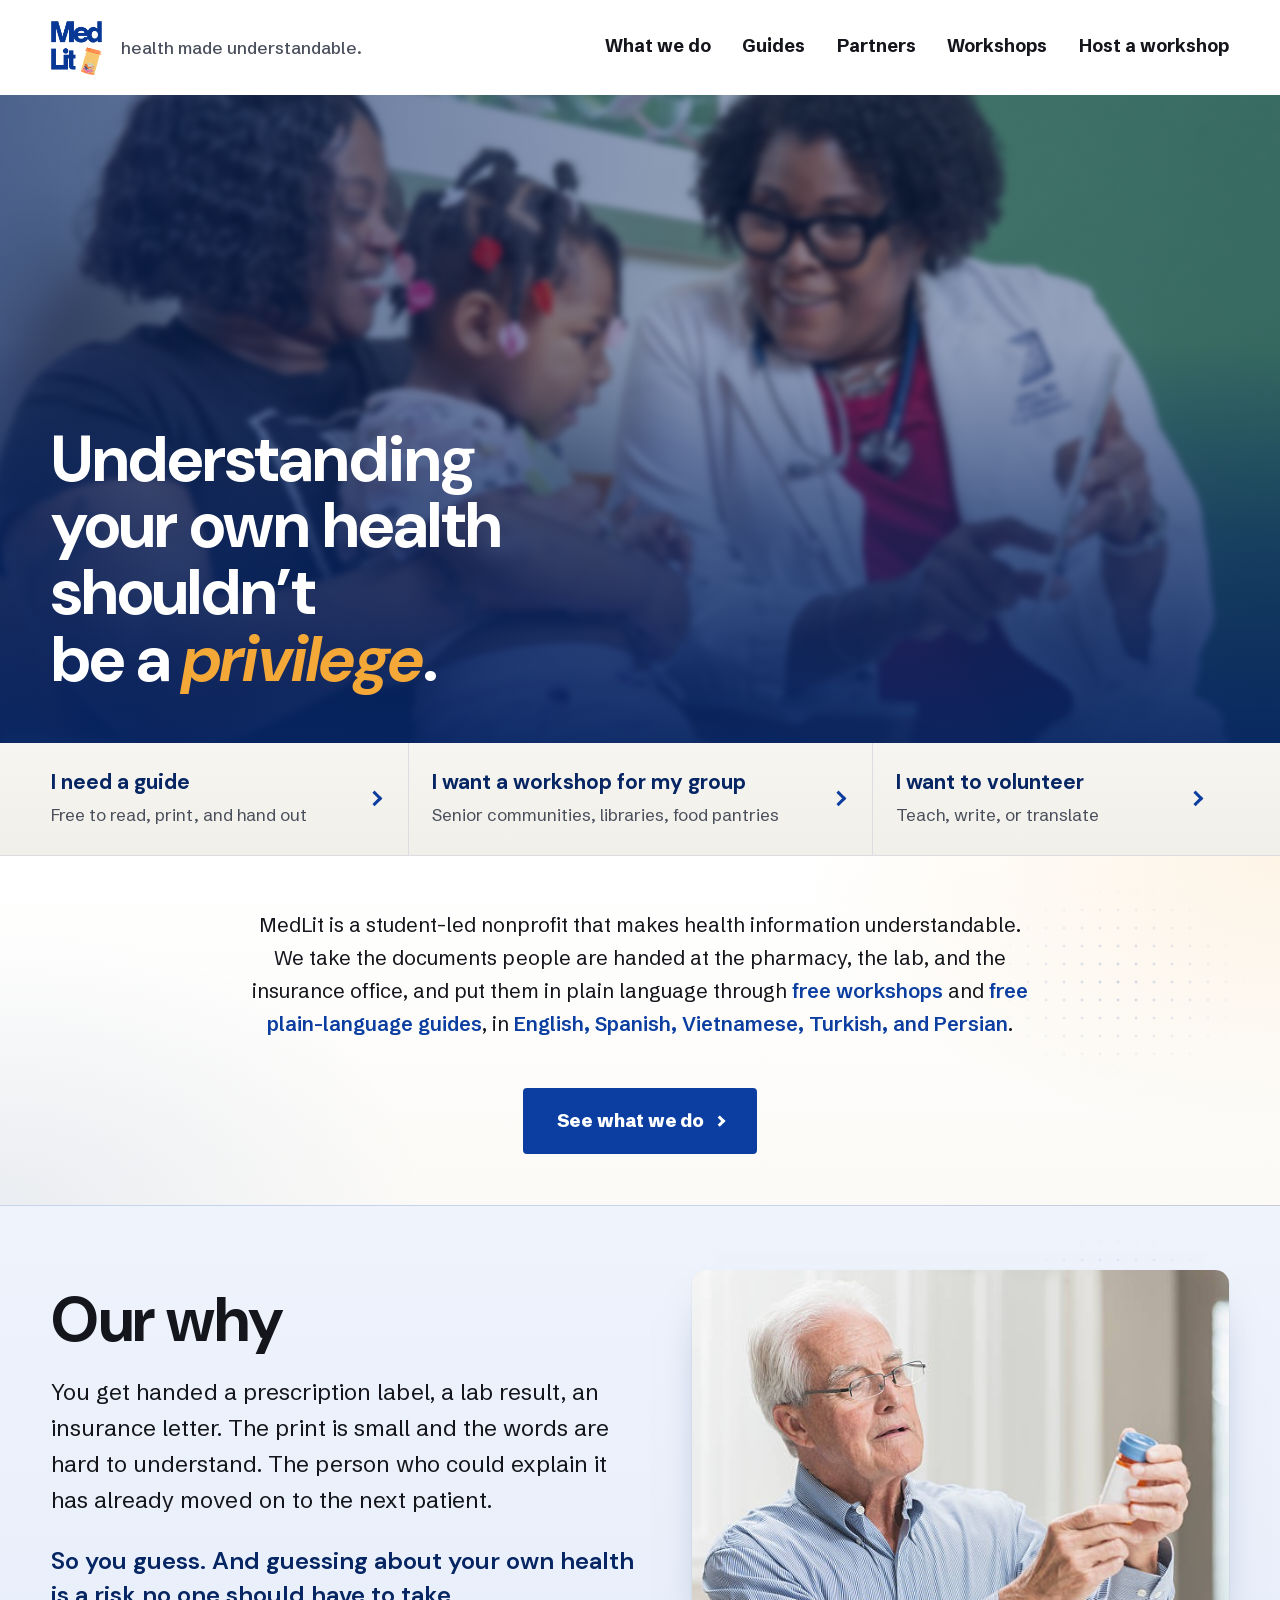
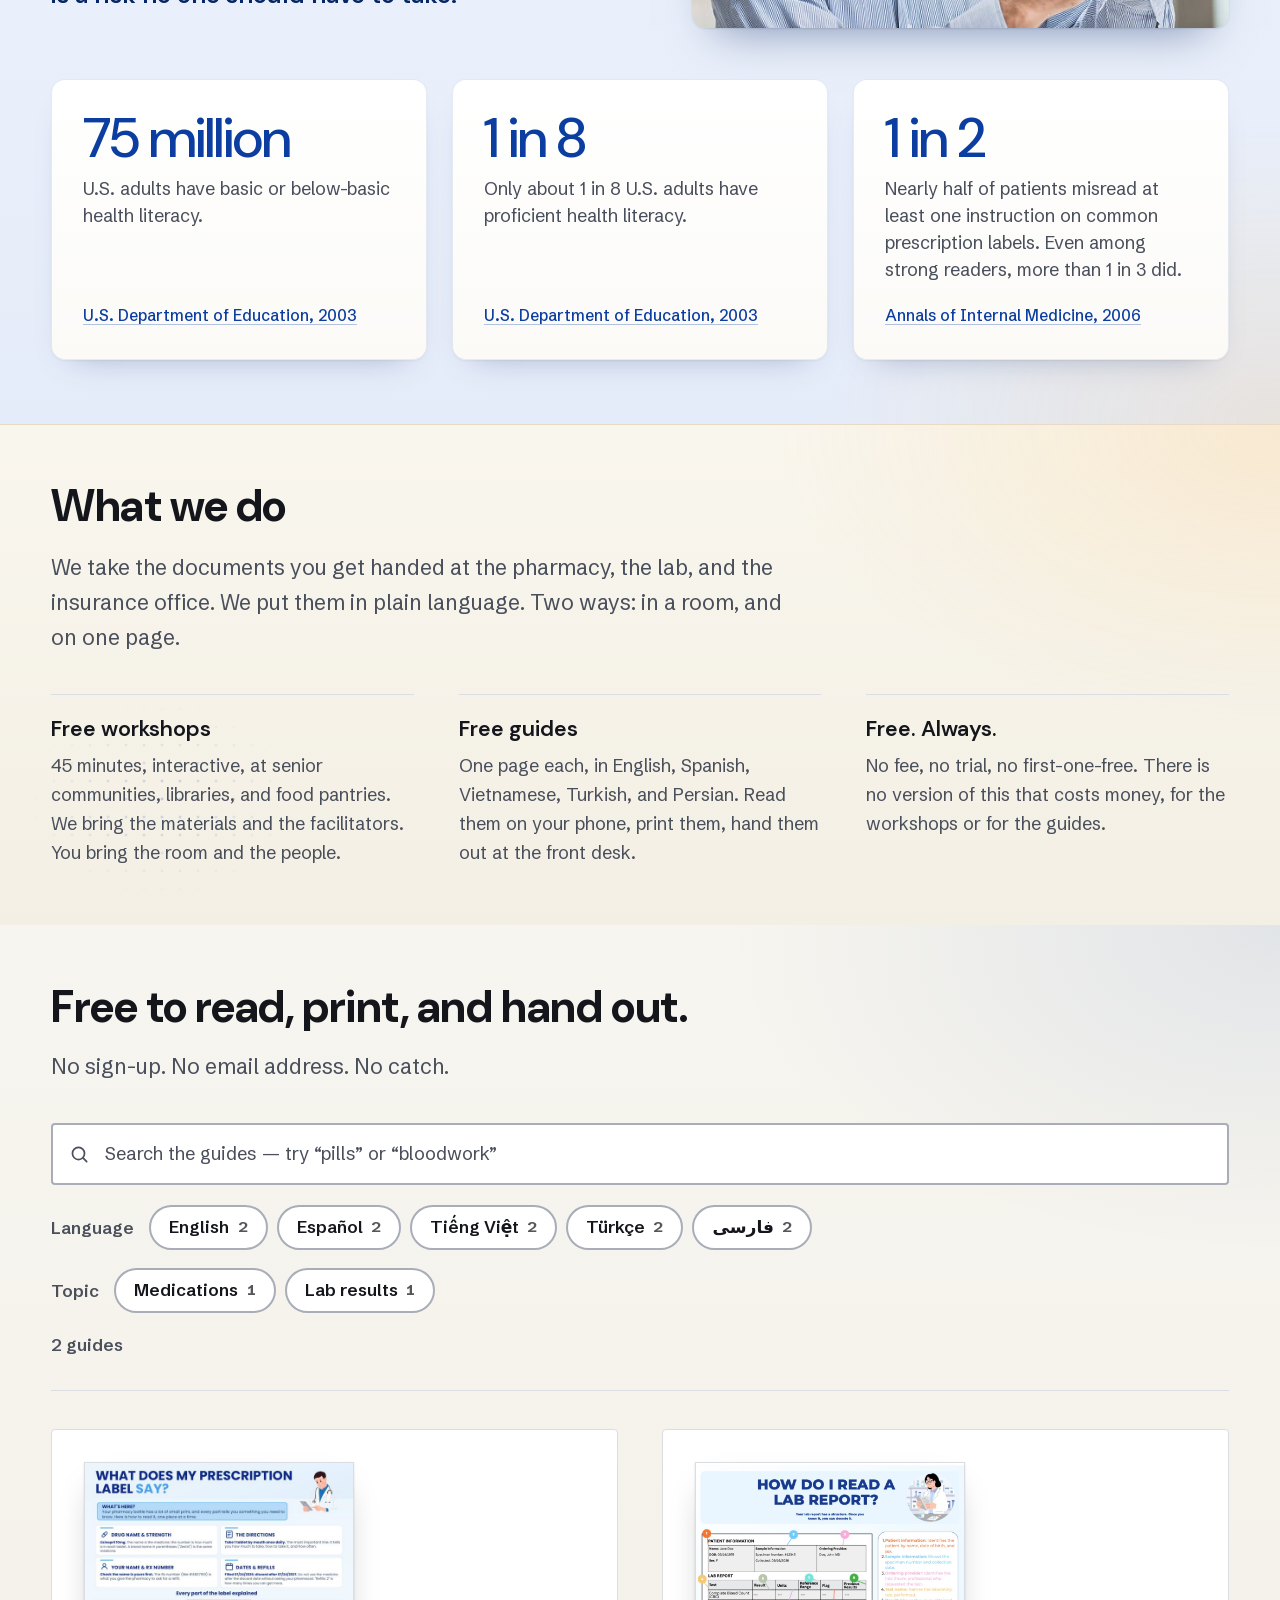
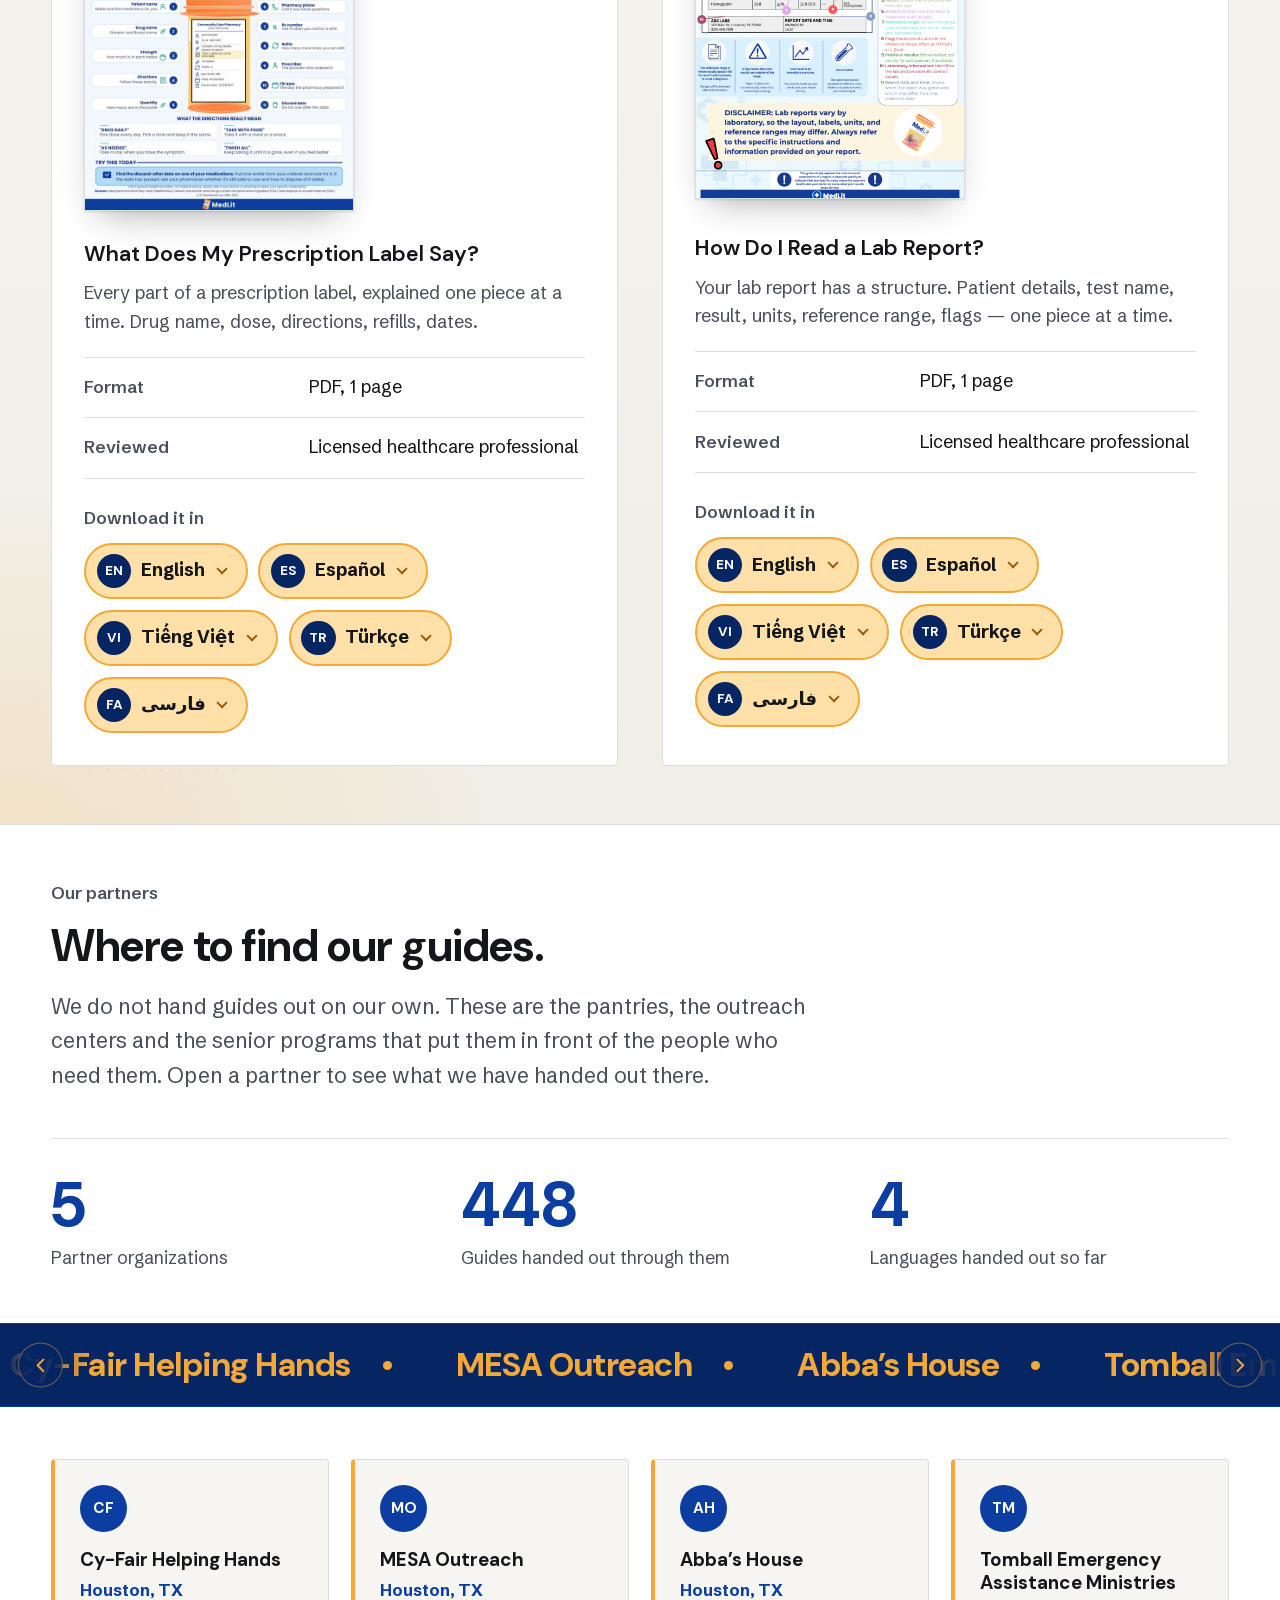
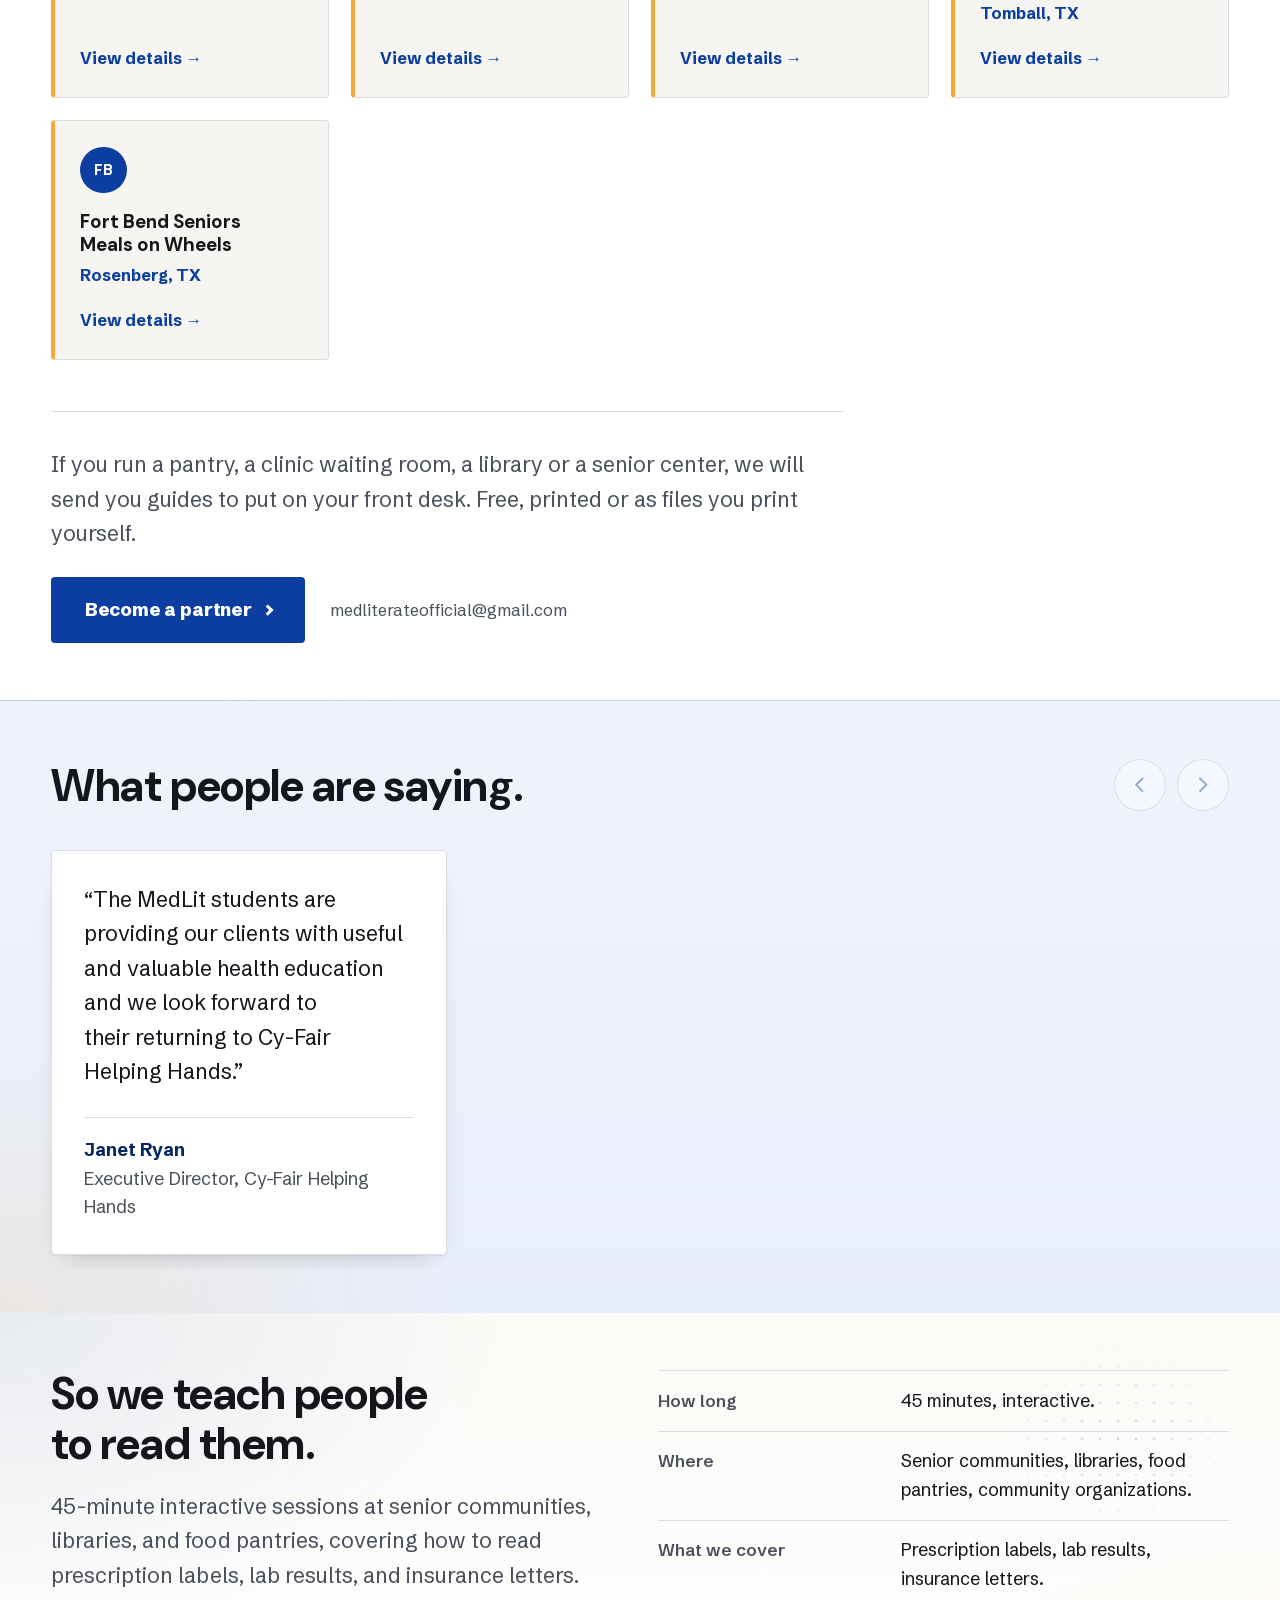
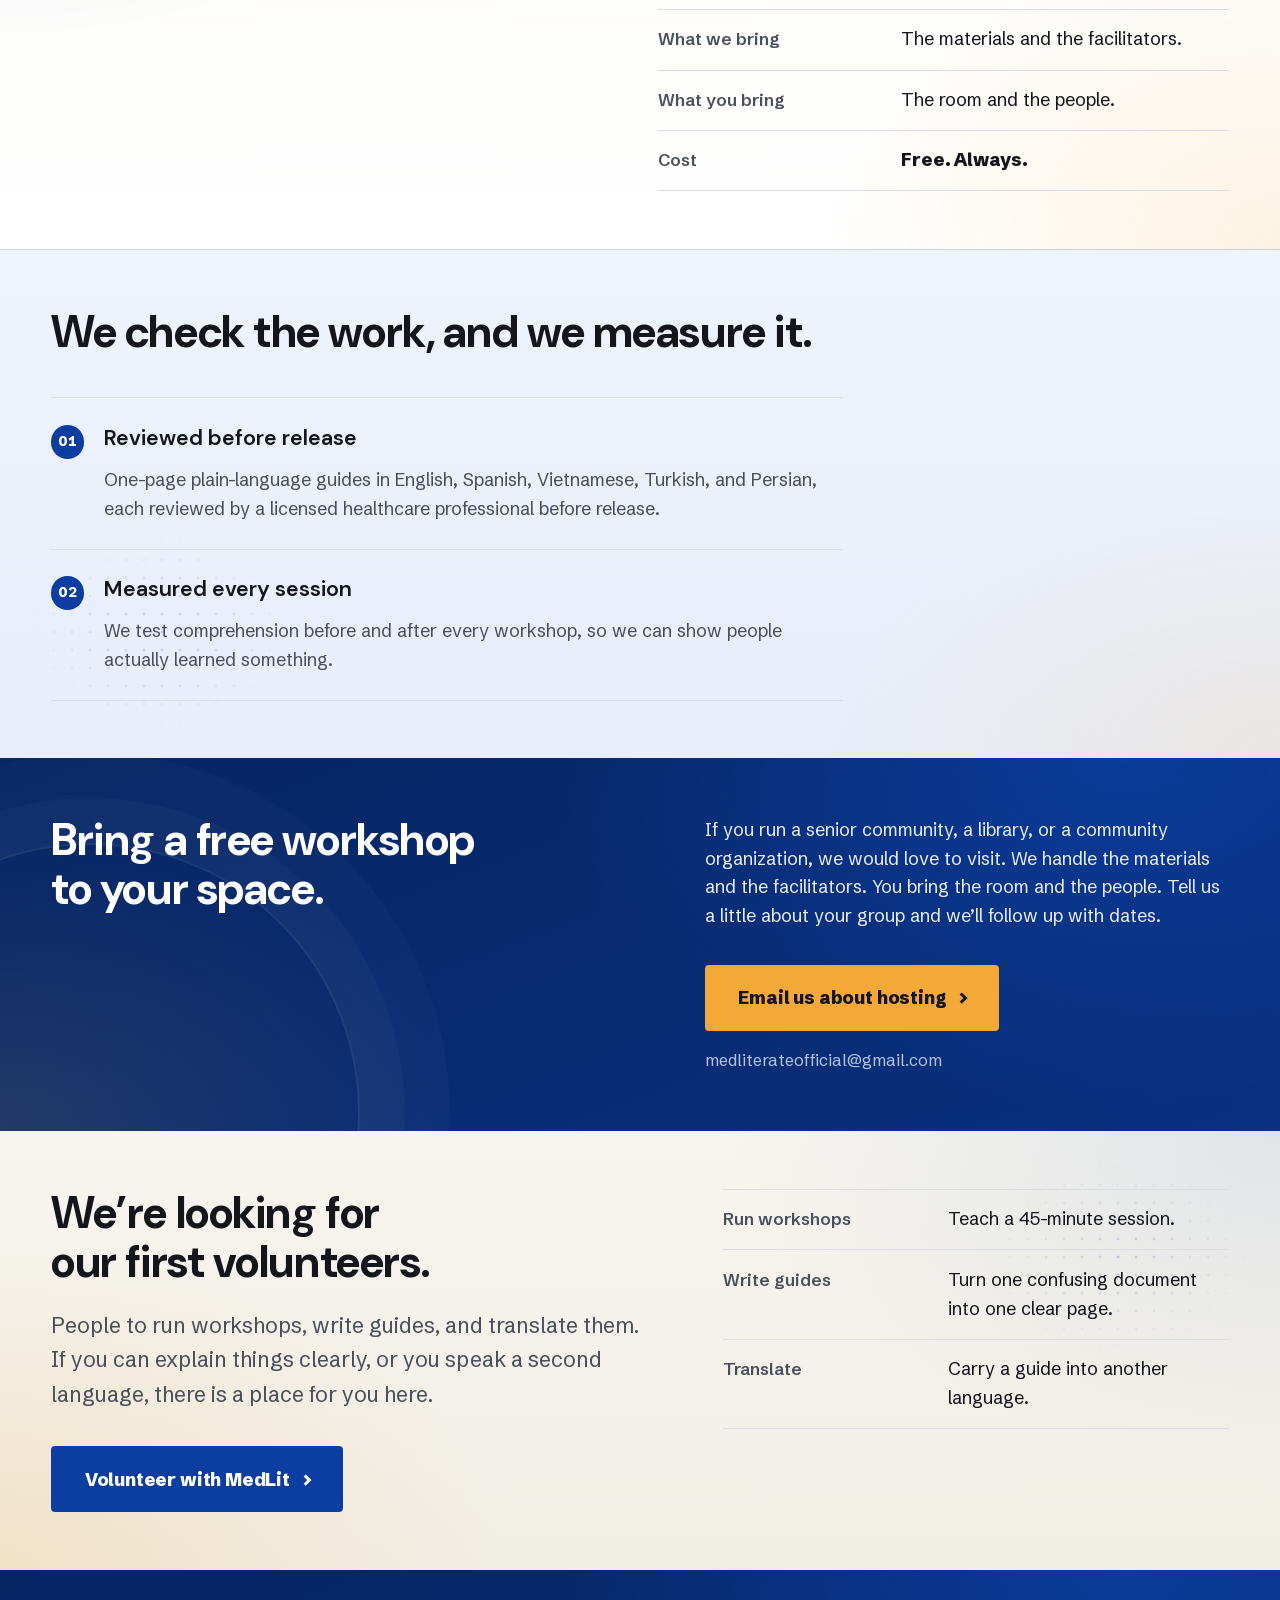
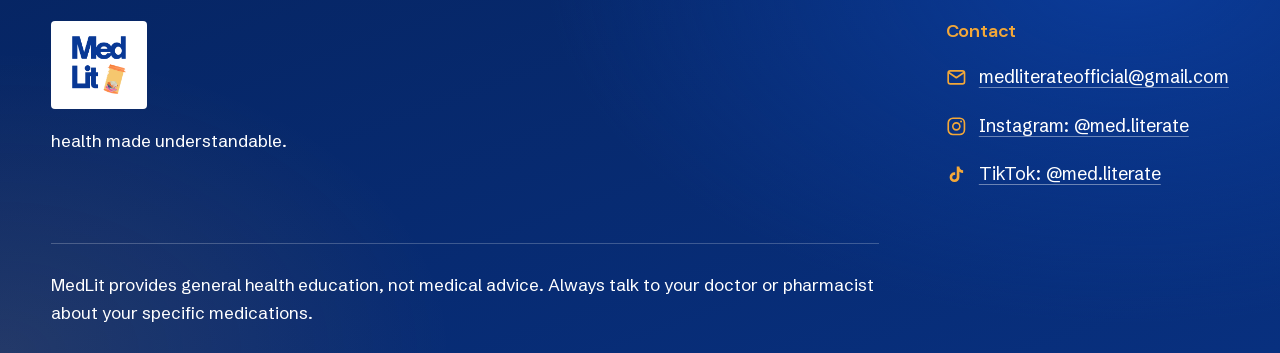
==== commit 3d2edb3a: "Fix panels being stranded in the dialog A panel opened while another was open never went back to the" ====
--- a/index.html
+++ b/index.html
@@ -1803,23 +1803,57 @@
       modal.className = 'pmodal';
       document.body.appendChild(modal);
 
-      var home = null;      // where the open panel came from
-      var panel = null;
       var opener = null;    // the card to put focus back on
+
+      // RESTORING IS STATELESS, and that is the whole trick. Each panel
+      // carries its own marker on itself, and this puts back whatever is in
+      // the dialog right now — however many that is, in any order.
+      //
+      // Tracking "the open panel" in a variable here cannot be made correct:
+      // close() flips modal.open at once but fires its `close` event on a
+      // later task, so an open that lands in between overwrites the variable
+      // and the earlier panel is never put back. It does not come back on the
+      // next close either — it is simply gone from the page. Sweeping the
+      // dialog instead has no such window, and it is idempotent, so calling
+      // it twice costs nothing.
+      function restore() {
+        Array.prototype.forEach.call(modal.querySelectorAll('.pdetail'), function (el) {
+          var x = el.querySelector('.pdetail__x');
+          if (x) x.hidden = true;
+
+          var slot = el._home;
+          el._home = null;
+          // Prefer the exact slot it came from. If that marker is gone or has
+          // itself ended up in the dialog, the shelf is the fallback: a panel
+          // in the wrong order still reads, a panel stranded in a closed
+          // dialog is off the page entirely.
+          if (slot && slot.parentNode && !modal.contains(slot)) {
+            slot.parentNode.insertBefore(el, slot);
+            slot.parentNode.removeChild(slot);
+          } else {
+            var shelf = document.querySelector('.pdetails');
+            if (shelf) shelf.appendChild(el);
+            if (slot && slot.parentNode) slot.parentNode.removeChild(slot);
+          }
+        });
+      }
 
       function close() {
         if (modal.open) modal.close();
+        restore();
       }
 
       function open(id, from) {
         var el = document.getElementById(id);
         if (!el) return false;
 
-        panel = el;
-        // A comment node parked where the panel was, so it goes back into the
-        // same slot rather than the end of the list.
-        home = document.createComment('panel ' + id);
-        el.parentNode.insertBefore(home, el);
+        restore();          // anything left over goes home first
+        if (modal.open) return false;
+
+        // A comment node parked where the panel was, kept on the panel itself
+        // so a second open cannot overwrite it.
+        el._home = document.createComment('panel ' + id);
+        el.parentNode.insertBefore(el._home, el);
         modal.appendChild(el);
 
         var x = el.querySelector('.pdetail__x');
@@ -1831,23 +1865,17 @@
         return true;
       }
 
-      // Put the panel back wherever it was, whichever way it was closed —
-      // Escape, the button, the backdrop, or the browser.
+      // Whichever way it closed — Escape, the button, the backdrop, or the
+      // browser — everything in the dialog goes back where it came from.
       modal.addEventListener('close', function () {
-        if (panel && home && home.parentNode) {
-          var x = panel.querySelector('.pdetail__x');
-          if (x) x.hidden = true;
-          home.parentNode.insertBefore(panel, home);
-          home.parentNode.removeChild(home);
-        }
-        panel = null; home = null;
+        restore();
         if (opener && document.contains(opener)) opener.focus();
         opener = null;
       });
 
-      // Clicking outside. The dialog element fills the whole viewport as far
-      // as the event is concerned, so "outside" means the click landed on the
-      // dialog itself rather than on anything inside it.
+      // Clicking outside. As far as the event is concerned the dialog fills
+      // the viewport, so "outside" means the click landed on the dialog
+      // itself rather than on anything inside it.
       modal.addEventListener('click', function (e) {
         if (e.target === modal) close();
       });
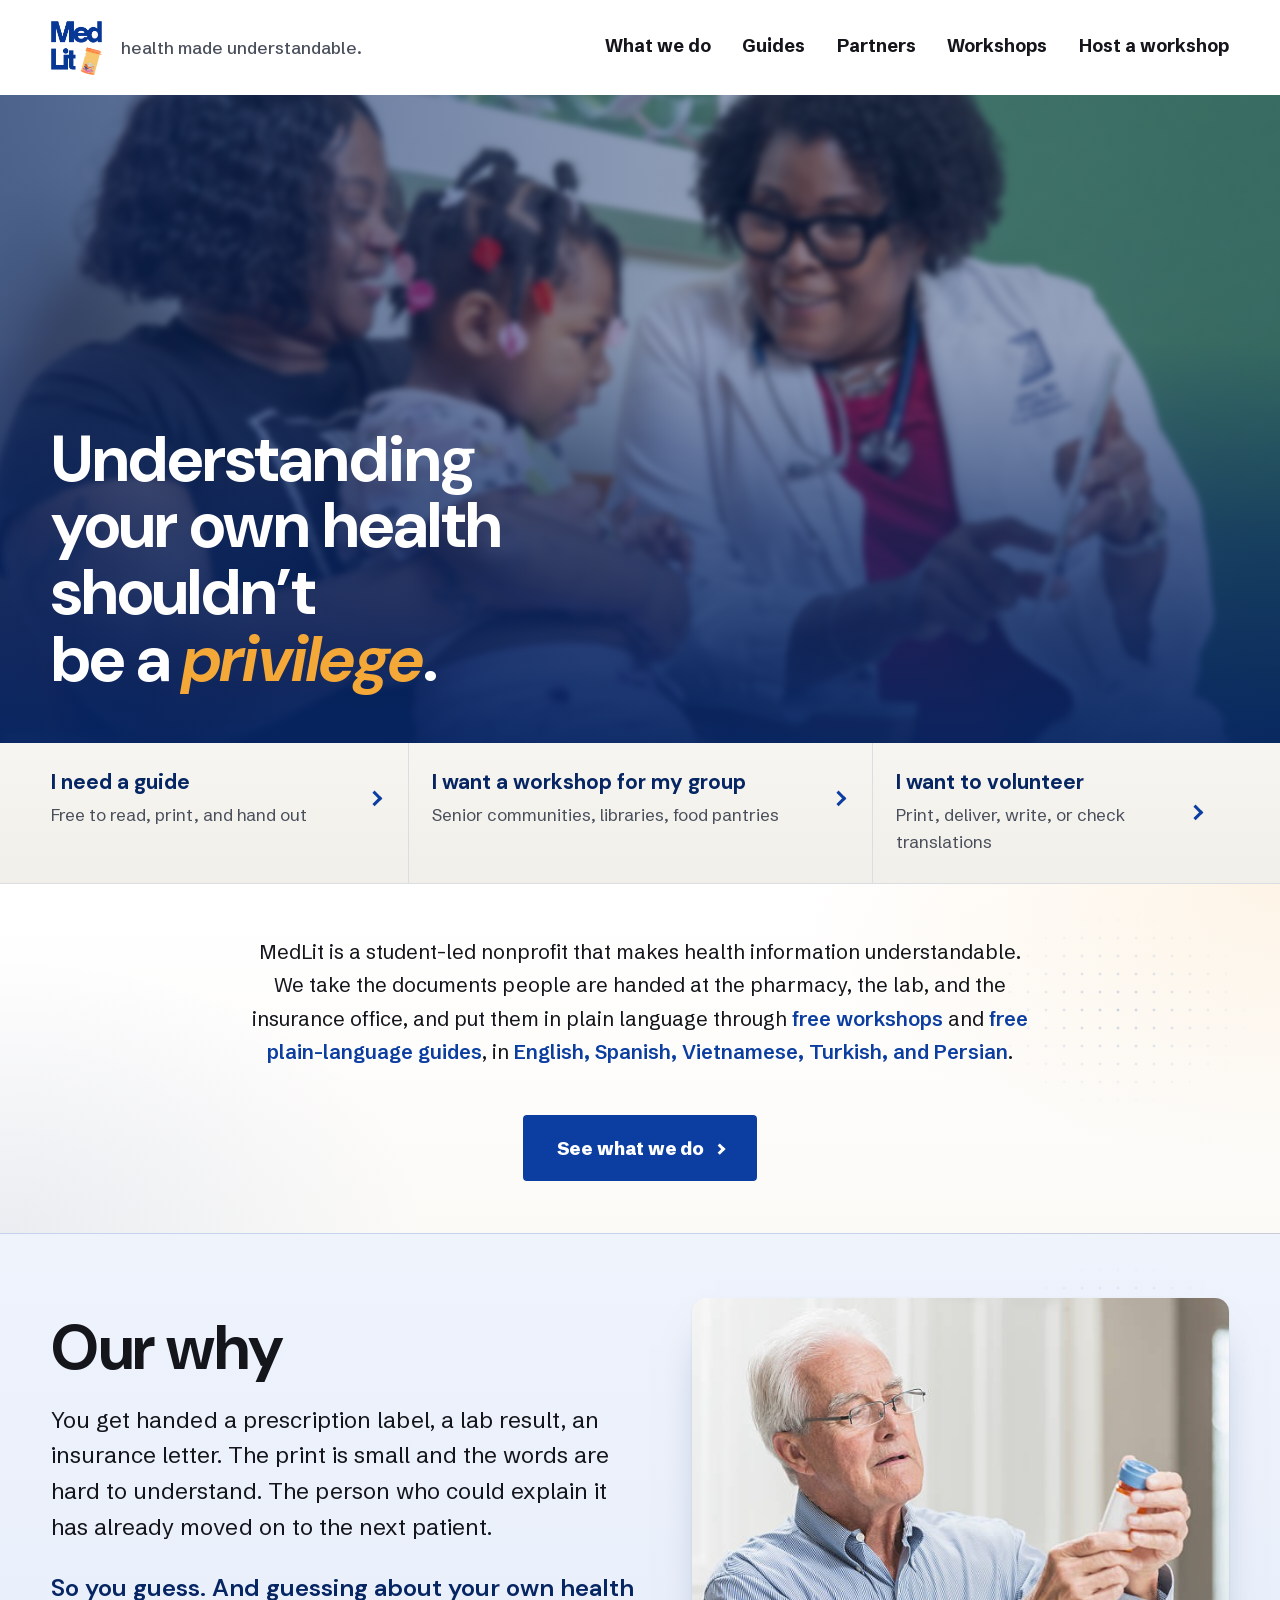
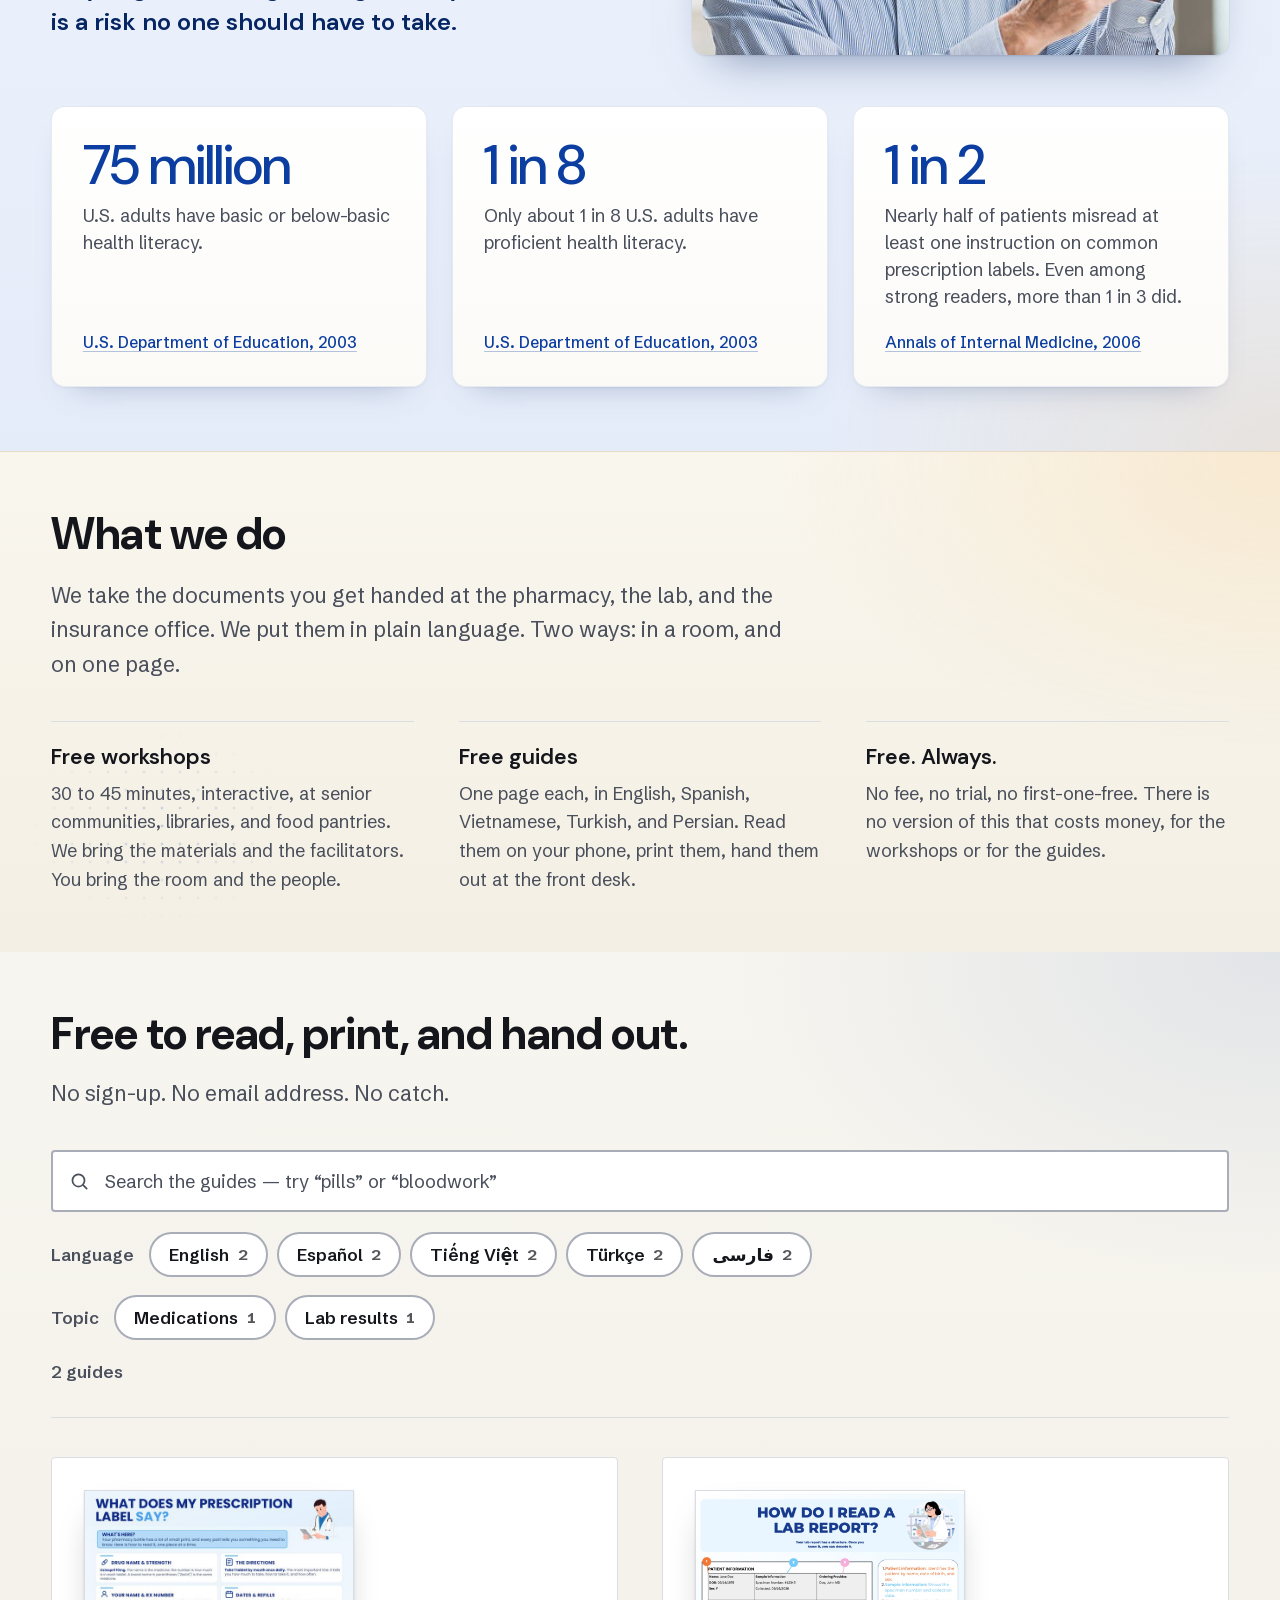
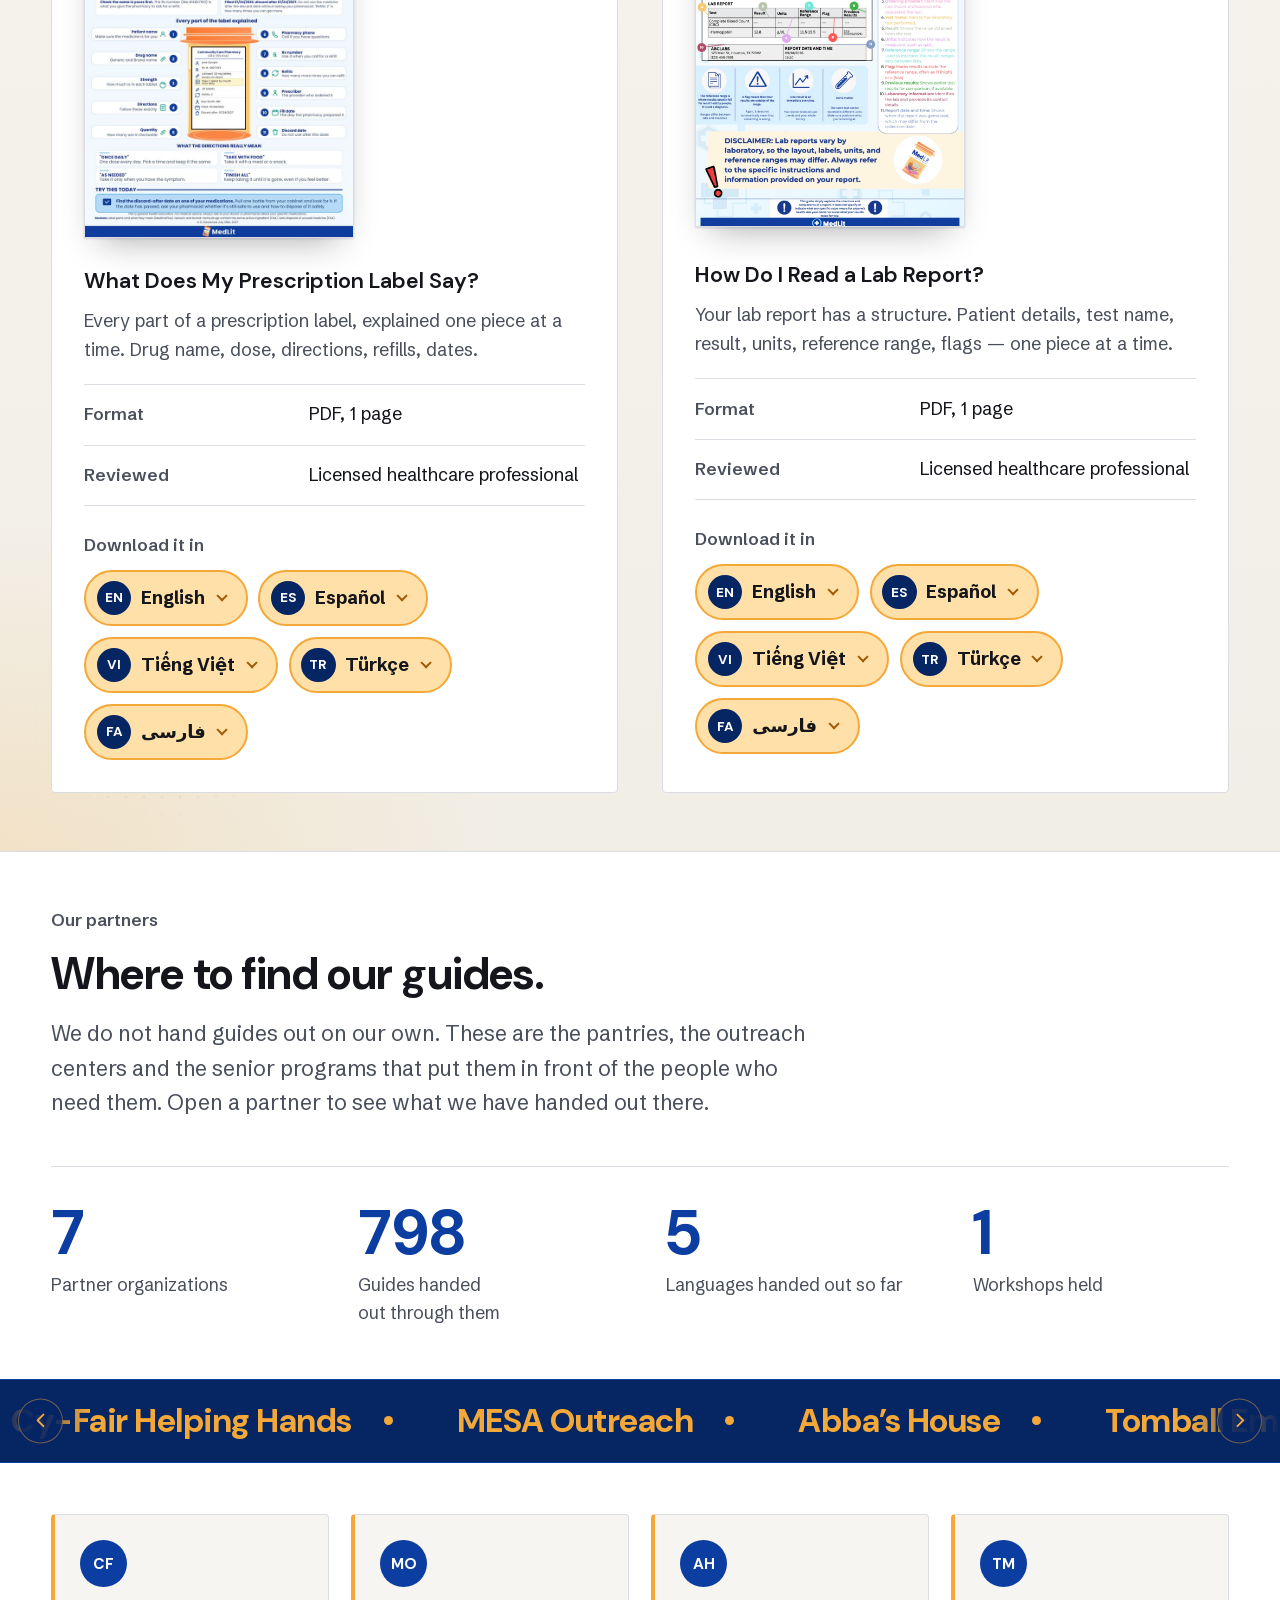
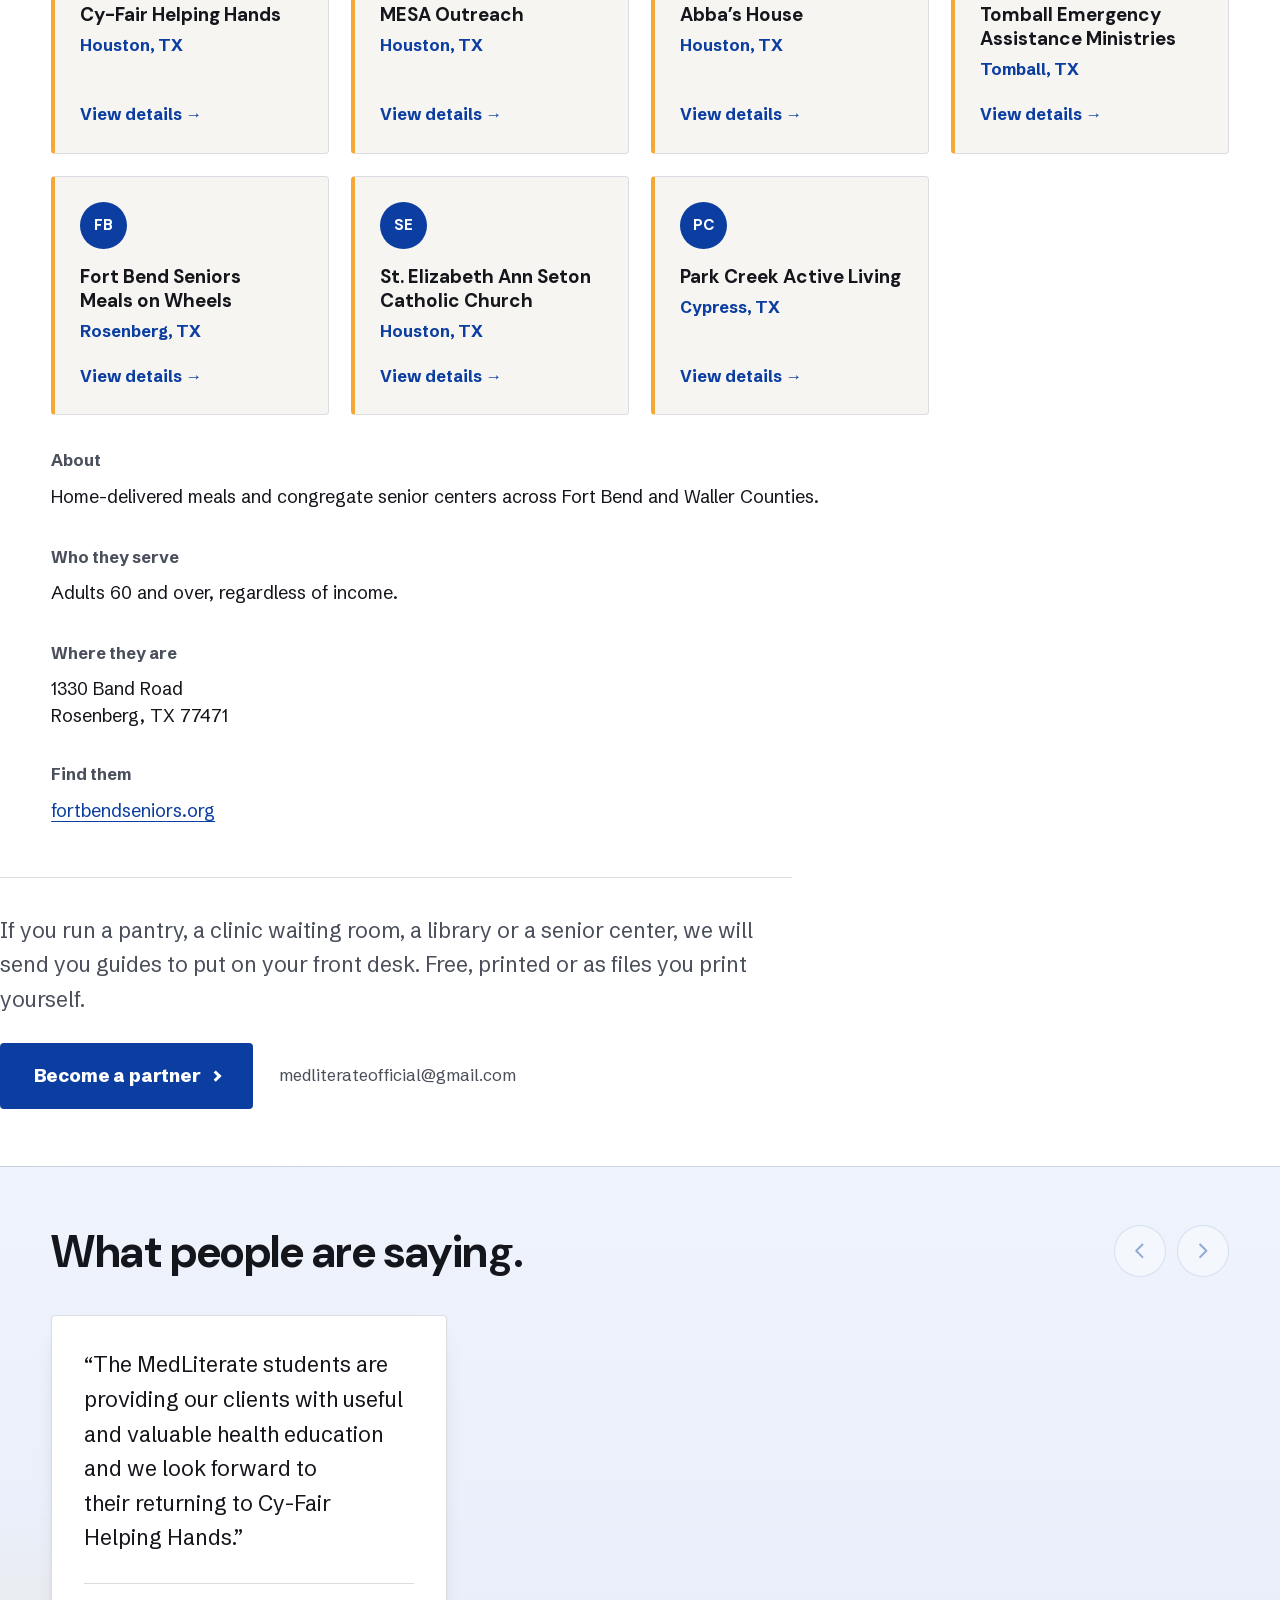
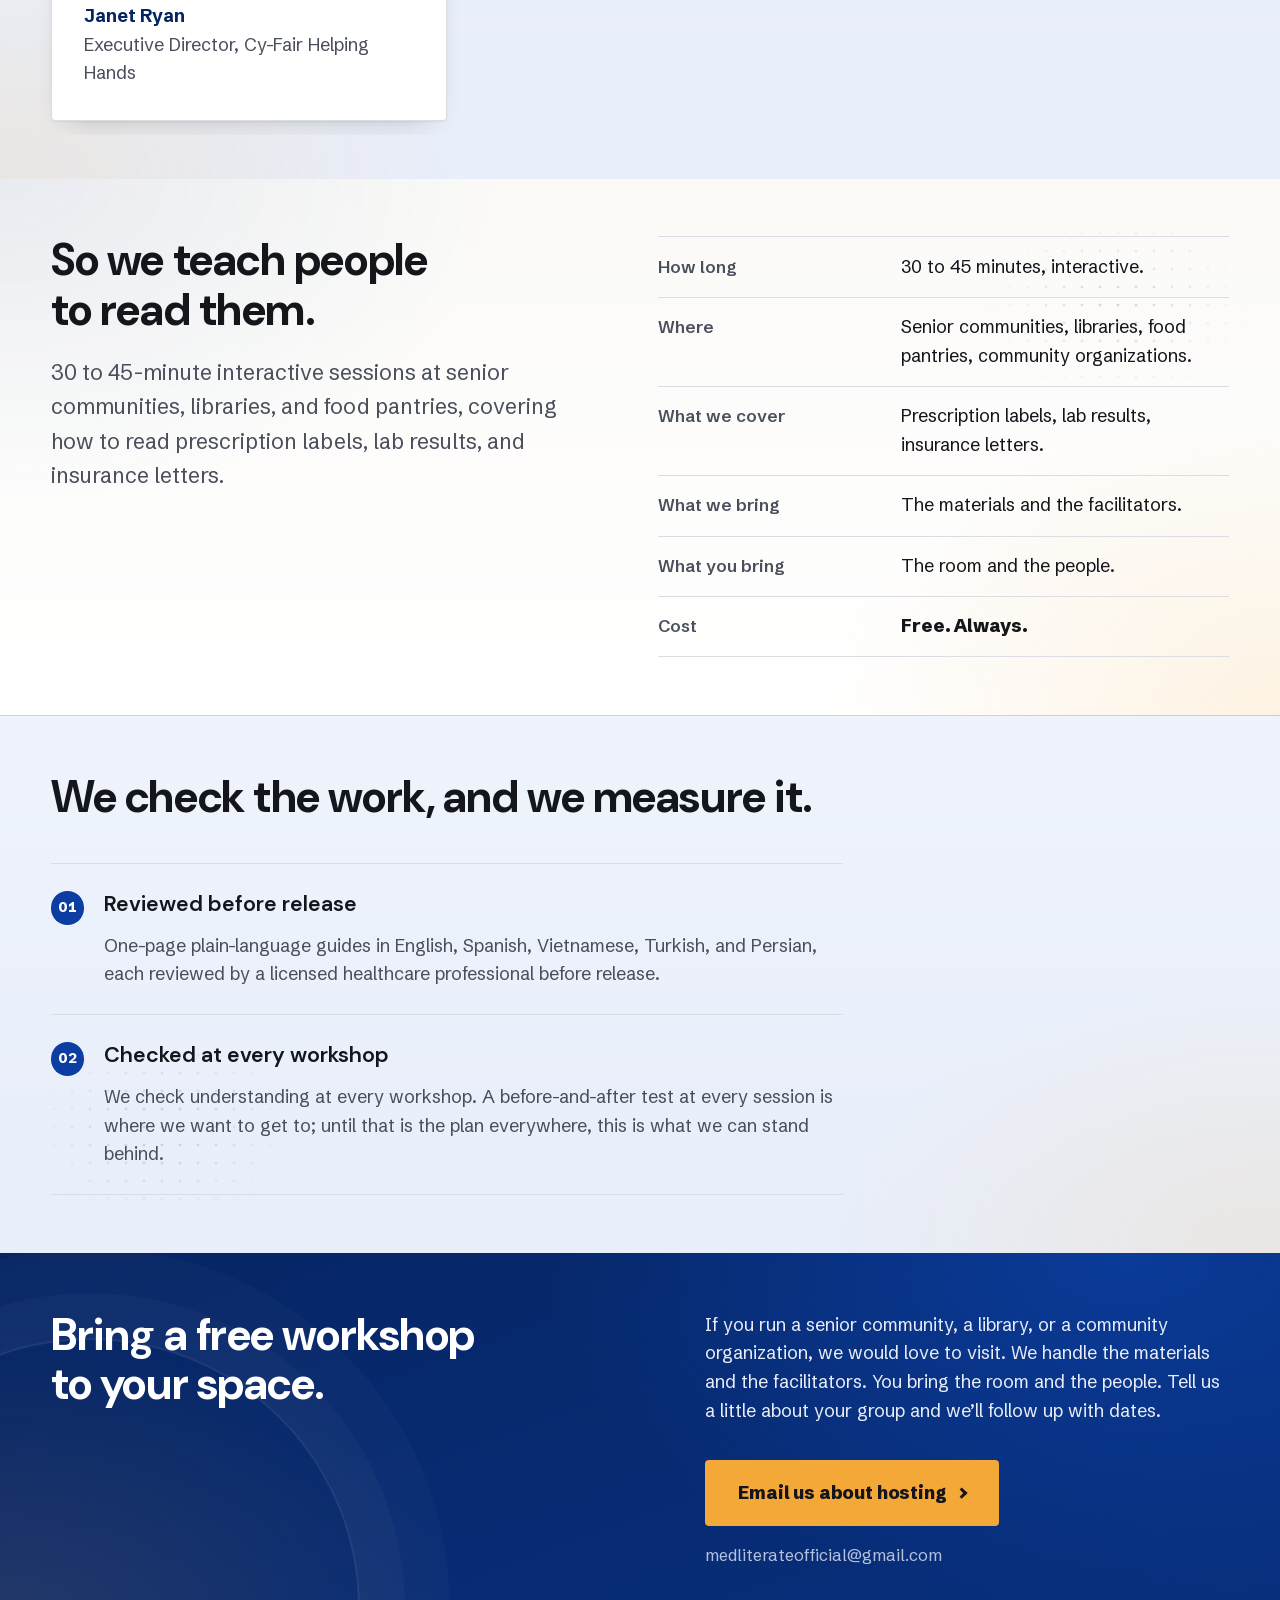
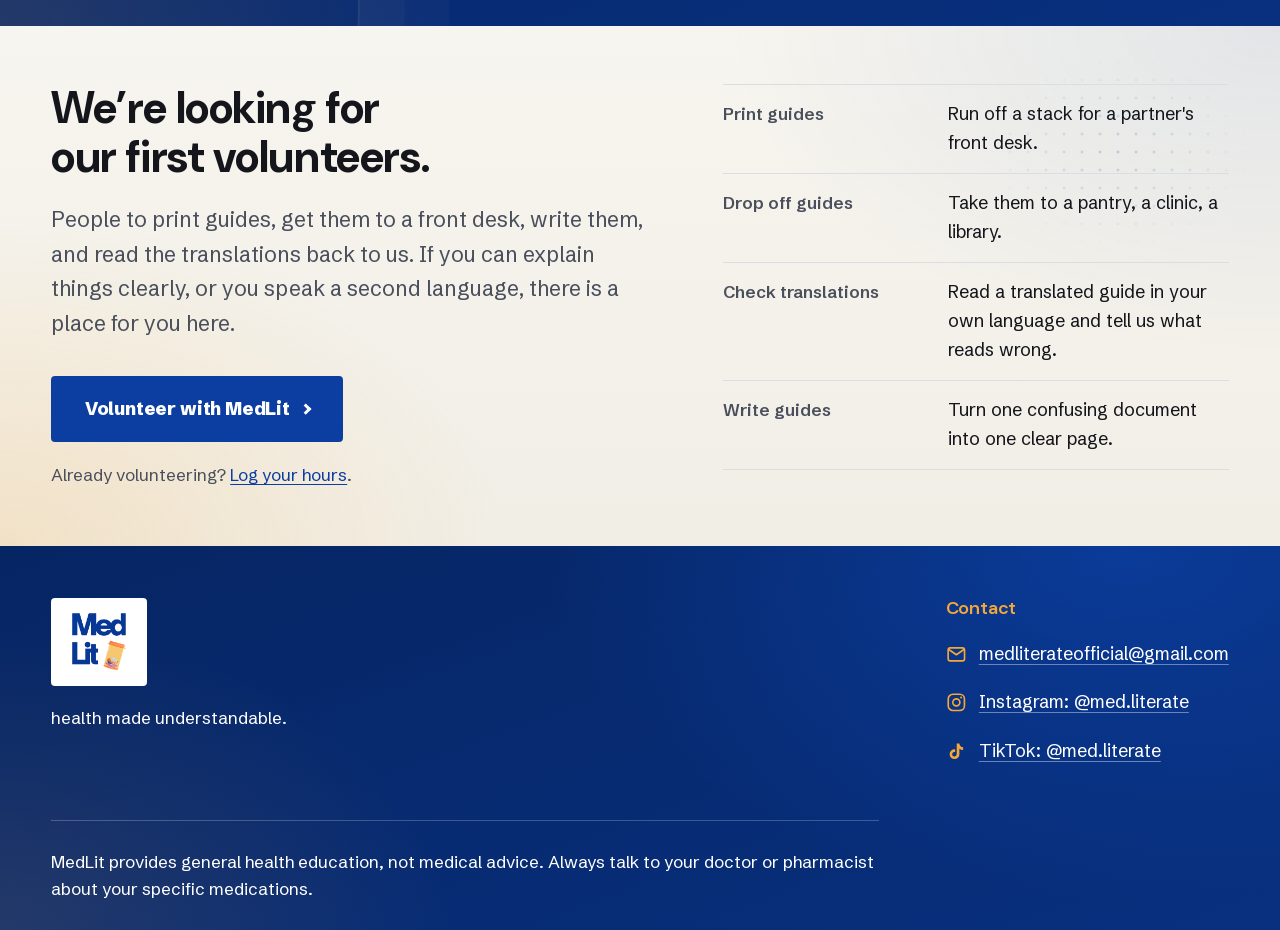
==== commit 3fc57b95: "Two new partners, four new distributions, and the copy fixes NUMBERS. 7 partners, 798 guides, 5 lang" ====
--- a/index.html
+++ b/index.html
@@ -48,7 +48,7 @@
        index.html itself can't be versioned this way — that one is the
        browser's own cache, cleared by a hard reload (Cmd/Ctrl + Shift + R)
        or by opening the URL with ?anything on the end. -->
-  <link rel="stylesheet" href="styles.css?v=31">
+  <link rel="stylesheet" href="styles.css?v=32">
 
   <!-- Motion is opt-in, and this is the opt-in. The stylesheet only hides a
        block before revealing it when `js` is present, so if this script never
@@ -198,7 +198,7 @@
         <li>
           <a href="#volunteer">
             <span class="doors__what">I want to volunteer</span>
-            <span class="doors__who">Teach, write, or translate</span>
+            <span class="doors__who">Print, deliver, write, or check translations</span>
           </a>
         </li>
       </ul>
@@ -300,9 +300,9 @@
           <li>
             <h3>Free workshops</h3>
             <p>
-              45 minutes, interactive, at senior communities, libraries, and food
-              pantries. We bring the materials and the facilitators. You bring the
-              room and the people.
+              30 to 45 minutes, interactive, at senior communities, libraries, and
+              food pantries. We bring the materials and the facilitators. You bring
+              the room and the people.
             </p>
           </li>
           <li>
@@ -605,16 +605,20 @@
              of the "Our impact" rows above so the two can never drift. -->
         <ul class="where__stats" role="list" data-reveal>
           <li>
-            <p class="where__n" data-count="partners">5</p>
+            <p class="where__n" data-count="partners">7</p>
             <p class="where__label">Partner organizations</p>
           </li>
           <li>
-            <p class="where__n" data-count="guides">448</p>
+            <p class="where__n" data-count="guides">798</p>
             <p class="where__label">Guides handed out through them</p>
           </li>
           <li>
-            <p class="where__n" data-count="languages">4</p>
+            <p class="where__n" data-count="languages">5</p>
             <p class="where__label">Languages handed out so far</p>
+          </li>
+          <li>
+            <p class="where__n" data-count="workshops">1</p>
+            <p class="where__label">Workshops held</p>
           </li>
         </ul>
       </div>
@@ -654,6 +658,8 @@
             <li>Abba&rsquo;s House</li>
             <li>Tomball Emergency Assistance Ministries</li>
             <li>Fort Bend Seniors Meals on Wheels</li>
+            <li>St. Elizabeth Ann Seton Catholic Church</li>
+            <li>Park Creek Active Living</li>
             </ul>
             <ul class="ribbon__set" role="list">
             <li>Cy-Fair Helping Hands</li>
@@ -661,6 +667,8 @@
             <li>Abba&rsquo;s House</li>
             <li>Tomball Emergency Assistance Ministries</li>
             <li>Fort Bend Seniors Meals on Wheels</li>
+            <li>St. Elizabeth Ann Seton Catholic Church</li>
+            <li>Park Creek Active Living</li>
             </ul>
           </div>
         </div>
@@ -678,14 +686,10 @@
         <ul class="partners" role="list" data-reveal>
 
           <li class="partner">
-            <!-- A real link to the panel below, not a button: with the script
-                 off it jumps to a panel that is simply open on the page. The
-                 script upgrades the same click into the dialog. -->
             <a class="pcard" href="#p-cyfair" data-opens="p-cyfair">
-              <!-- LOGO SLOT. A monogram stands in until a partner says yes in
-                   writing to their logo being used; a name is a fact, a logo is
-                   a borrowed endorsement. Drop an <img class="pcard__logo">
-                   in place of this span and nothing else changes. -->
+              <!-- LOGO SLOT. A monogram stands in until a logo is in hand.
+                   Replace this span with <img class="pcard__logo" src="…"
+                   alt=""> and nothing else changes. -->
               <span class="pcard__logo" aria-hidden="true">CF</span>
               <span class="pcard__name">Cy-Fair Helping Hands</span>
               <span class="pcard__city">Houston, TX</span>
@@ -694,14 +698,10 @@
           </li>
 
           <li class="partner">
-            <!-- A real link to the panel below, not a button: with the script
-                 off it jumps to a panel that is simply open on the page. The
-                 script upgrades the same click into the dialog. -->
             <a class="pcard" href="#p-mesa" data-opens="p-mesa">
-              <!-- LOGO SLOT. A monogram stands in until a partner says yes in
-                   writing to their logo being used; a name is a fact, a logo is
-                   a borrowed endorsement. Drop an <img class="pcard__logo">
-                   in place of this span and nothing else changes. -->
+              <!-- LOGO SLOT. A monogram stands in until a logo is in hand.
+                   Replace this span with <img class="pcard__logo" src="…"
+                   alt=""> and nothing else changes. -->
               <span class="pcard__logo" aria-hidden="true">MO</span>
               <span class="pcard__name">MESA Outreach</span>
               <span class="pcard__city">Houston, TX</span>
@@ -710,14 +710,10 @@
           </li>
 
           <li class="partner">
-            <!-- A real link to the panel below, not a button: with the script
-                 off it jumps to a panel that is simply open on the page. The
-                 script upgrades the same click into the dialog. -->
             <a class="pcard" href="#p-abbas" data-opens="p-abbas">
-              <!-- LOGO SLOT. A monogram stands in until a partner says yes in
-                   writing to their logo being used; a name is a fact, a logo is
-                   a borrowed endorsement. Drop an <img class="pcard__logo">
-                   in place of this span and nothing else changes. -->
+              <!-- LOGO SLOT. A monogram stands in until a logo is in hand.
+                   Replace this span with <img class="pcard__logo" src="…"
+                   alt=""> and nothing else changes. -->
               <span class="pcard__logo" aria-hidden="true">AH</span>
               <span class="pcard__name">Abba&rsquo;s House</span>
               <span class="pcard__city">Houston, TX</span>
@@ -726,14 +722,10 @@
           </li>
 
           <li class="partner">
-            <!-- A real link to the panel below, not a button: with the script
-                 off it jumps to a panel that is simply open on the page. The
-                 script upgrades the same click into the dialog. -->
             <a class="pcard" href="#p-team" data-opens="p-team">
-              <!-- LOGO SLOT. A monogram stands in until a partner says yes in
-                   writing to their logo being used; a name is a fact, a logo is
-                   a borrowed endorsement. Drop an <img class="pcard__logo">
-                   in place of this span and nothing else changes. -->
+              <!-- LOGO SLOT. A monogram stands in until a logo is in hand.
+                   Replace this span with <img class="pcard__logo" src="…"
+                   alt=""> and nothing else changes. -->
               <span class="pcard__logo" aria-hidden="true">TM</span>
               <span class="pcard__name">Tomball Emergency Assistance Ministries</span>
               <span class="pcard__city">Tomball, TX</span>
@@ -742,14 +734,10 @@
           </li>
 
           <li class="partner">
-            <!-- A real link to the panel below, not a button: with the script
-                 off it jumps to a panel that is simply open on the page. The
-                 script upgrades the same click into the dialog. -->
             <a class="pcard" href="#p-fortbend" data-opens="p-fortbend">
-              <!-- LOGO SLOT. A monogram stands in until a partner says yes in
-                   writing to their logo being used; a name is a fact, a logo is
-                   a borrowed endorsement. Drop an <img class="pcard__logo">
-                   in place of this span and nothing else changes. -->
+              <!-- LOGO SLOT. A monogram stands in until a logo is in hand.
+                   Replace this span with <img class="pcard__logo" src="…"
+                   alt=""> and nothing else changes. -->
               <span class="pcard__logo" aria-hidden="true">FB</span>
               <span class="pcard__name">Fort Bend Seniors Meals on Wheels</span>
               <span class="pcard__city">Rosenberg, TX</span>
@@ -757,9 +745,33 @@
             </a>
           </li>
 
-          <!-- ADD A NEW PARTNER HERE: one <li> with its .pcard, and one
-               matching .pdetail panel below, sharing the same id. Add the name
-               to both ribbon lists above so the loop stays seamless. -->
+          <li class="partner">
+            <a class="pcard" href="#p-seton" data-opens="p-seton">
+              <!-- LOGO SLOT. A monogram stands in until a logo is in hand.
+                   Replace this span with <img class="pcard__logo" src="…"
+                   alt=""> and nothing else changes. -->
+              <span class="pcard__logo" aria-hidden="true">SE</span>
+              <span class="pcard__name">St. Elizabeth Ann Seton Catholic Church</span>
+              <span class="pcard__city">Houston, TX</span>
+              <span class="pcard__more">View details <span aria-hidden="true">&rarr;</span></span>
+            </a>
+          </li>
+
+          <li class="partner">
+            <a class="pcard" href="#p-parkcreek" data-opens="p-parkcreek">
+              <!-- LOGO SLOT. A monogram stands in until a logo is in hand.
+                   Replace this span with <img class="pcard__logo" src="…"
+                   alt=""> and nothing else changes. -->
+              <span class="pcard__logo" aria-hidden="true">PC</span>
+              <span class="pcard__name">Park Creek Active Living</span>
+              <span class="pcard__city">Cypress, TX</span>
+              <span class="pcard__more">View details <span aria-hidden="true">&rarr;</span></span>
+            </a>
+          </li>
+
+          <!-- ADD A NEW PARTNER HERE: one <li> with its .pcard, one matching
+               .pdetail panel below sharing the same id, and the name in both
+               ribbon lists above. -->
         </ul>
 
         <!-- THE PANELS. They are ordinary blocks on the page, and the script
@@ -782,11 +794,9 @@
           <h3 class="pdetail__name" id="h-cyfair">Cy-Fair Helping Hands</h3>
           <p class="pdetail__city">Houston, TX</p>
 
-          <!-- THE IMPACT BOX LEADS. The amber field is the one place on this
-               page a count gets to be loud, and it is the first thing in the
-               panel because it is the reason the panel exists. The totals are
-               summed by the script from the dated distributions further down,
-               so this box can never claim something those rows do not. -->
+          <!-- THE IMPACT BOX LEADS. Its totals are summed by the script from
+               the dated distributions below, so it cannot claim something
+               those rows do not. -->
           <div class="impact">
             <p class="impact__n" data-sum="total">380</p>
             <p class="impact__u">guides handed out, over
@@ -815,12 +825,10 @@
             <h4>Who they serve</h4>
             <p>Anyone in the area with a need for food.</p>
           </div>
-          <!-- ADDRESS GOES HERE for Cy-Fair Helping Hands, once it is known. The three
-               addresses published on this page came from public directories
-               that agreed with each other; the sources for this one did not,
-               so nothing is published rather than something wrong. An address
-               is the one field where being wrong puts a person outside the
-               wrong building. Write it as:
+          <!-- ADDRESS GOES HERE for Cy-Fair Helping Hands, once it is known. Nothing is
+               published rather than something wrong: an address is the one
+               field where being wrong puts a person outside the wrong
+               building. Write it as:
           <div class="pdetail__block">
             <h4>Where they are</h4>
             <p class="pdetail__addr">000 Example St.<br>City, TX 00000</p>
@@ -831,6 +839,7 @@
             <h4>Find them</h4>
             <p class="pdetail__link"><a href="https://www.cyfairhelpinghands.org/">cyfairhelpinghands.org</a></p>
           </div>
+
           <div class="pdetail__block">
             <h4>When we have been</h4>
             <ul class="drops" role="list">
@@ -891,20 +900,18 @@
           <h3 class="pdetail__name" id="h-mesa">MESA Outreach</h3>
           <p class="pdetail__city">Houston, TX</p>
 
-          <!-- THE IMPACT BOX LEADS. The amber field is the one place on this
-               page a count gets to be loud, and it is the first thing in the
-               panel because it is the reason the panel exists. The totals are
-               summed by the script from the dated distributions further down,
-               so this box can never claim something those rows do not. -->
+          <!-- THE IMPACT BOX LEADS. Its totals are summed by the script from
+               the dated distributions below, so it cannot claim something
+               those rows do not. -->
           <div class="impact">
-            <p class="impact__n" data-sum="total">40</p>
+            <p class="impact__n" data-sum="total">80</p>
             <p class="impact__u">guides handed out, over
-               <span data-sum="drops">1</span>
-               distribution</p>
+               <span data-sum="drops">2</span>
+               distributions</p>
             <ul class="impact__langs" role="list">
               <li>
                 <span class="key__code">EN</span>
-                <span class="impact__ln">22</span>
+                <span class="impact__ln">62</span>
                 <span class="impact__lw">English</span>
               </li>
               <li>
@@ -926,9 +933,6 @@
           </div>
           <div class="pdetail__block">
             <h4>Where they are</h4>
-            <!-- MESA's sources gave a campus location and a PO box, never a street
-                 number. Both are published as what they are rather than one being
-                 dressed up as the other. -->
             <p class="pdetail__addr">Pantry on the campus of Bear Creek United Methodist Church, Houston, TX<br><span class="pdetail__fine">Mail: PO Box 841075, Houston, TX 77284</span></p>
           </div>
 
@@ -936,6 +940,7 @@
             <h4>Find them</h4>
             <p class="pdetail__link"><a href="https://www.mesa-outreach.org/">mesa-outreach.org</a></p>
           </div>
+
           <div class="pdetail__block">
             <h4>When we have been</h4>
             <ul class="drops" role="list">
@@ -959,6 +964,21 @@
                     </span>
                   </div>
                 </li>
+                <li>
+                  <p class="drop__when"><time datetime="2026-10-22">October 22, 2026</time></p>
+                  <div class="drop__fig">
+                    <p class="tally__n">40</p>
+                    <p class="drop__unit">guides handed&nbsp;out</p>
+                  </div>
+                  <div class="drop__bar" aria-hidden="true" hidden></div>
+                  <div class="drop__key">
+                    <span class="key">
+                      <span class="key__code">EN</span>
+                      <p class="tally__part">40</p>
+                      <span class="key__lang">English</span>
+                    </span>
+                  </div>
+                </li>
             </ul>
           </div>
         </div>
@@ -976,11 +996,9 @@
           <h3 class="pdetail__name" id="h-abbas">Abba&rsquo;s House</h3>
           <p class="pdetail__city">Houston, TX</p>
 
-          <!-- THE IMPACT BOX LEADS. The amber field is the one place on this
-               page a count gets to be loud, and it is the first thing in the
-               panel because it is the reason the panel exists. The totals are
-               summed by the script from the dated distributions further down,
-               so this box can never claim something those rows do not. -->
+          <!-- THE IMPACT BOX LEADS. Its totals are summed by the script from
+               the dated distributions below, so it cannot claim something
+               those rows do not. -->
           <div class="impact">
             <p class="impact__n" data-sum="total">18</p>
             <p class="impact__u">guides handed out, over
@@ -1019,17 +1037,20 @@
             <h4>Who they serve</h4>
             <p>Refugee and immigrant families, in several languages.</p>
           </div>
-          <!-- ADDRESS GOES HERE for Abba&rsquo;s House, once it is known. The three
-               addresses published on this page came from public directories
-               that agreed with each other; the sources for this one did not,
-               so nothing is published rather than something wrong. An address
-               is the one field where being wrong puts a person outside the
-               wrong building. Write it as:
+          <!-- ADDRESS GOES HERE for Abba&rsquo;s House, once it is known. Nothing is
+               published rather than something wrong: an address is the one
+               field where being wrong puts a person outside the wrong
+               building. Write it as:
           <div class="pdetail__block">
             <h4>Where they are</h4>
             <p class="pdetail__addr">000 Example St.<br>City, TX 00000</p>
           </div>
                -->
+
+          <div class="pdetail__block">
+            <h4>Find them</h4>
+            <p class="pdetail__link"><a href="https://abbashousetexas.com/">abbashousetexas.com</a></p>
+          </div>
 
           <div class="pdetail__block">
             <h4>When we have been</h4>
@@ -1066,11 +1087,6 @@
                 </li>
             </ul>
           </div>
-          <!-- NO WEBSITE YET, on purpose. Every other address here was checked
-               against the organisation's own site before it was published and
-               this one could not be. Add it the moment you have it from them
-               directly. A panel without a link still reads; a wrong link sends
-               someone to a stranger. -->
         </div>
 
         <div class="pdetail" id="p-team" aria-labelledby="h-team">
@@ -1086,11 +1102,9 @@
           <h3 class="pdetail__name" id="h-team">Tomball Emergency Assistance Ministries</h3>
           <p class="pdetail__city">Tomball, TX</p>
 
-          <!-- THE IMPACT BOX LEADS. The amber field is the one place on this
-               page a count gets to be loud, and it is the first thing in the
-               panel because it is the reason the panel exists. The totals are
-               summed by the script from the dated distributions further down,
-               so this box can never claim something those rows do not. -->
+          <!-- THE IMPACT BOX LEADS. Its totals are summed by the script from
+               the dated distributions below, so it cannot claim something
+               those rows do not. -->
           <div class="impact">
             <p class="impact__n" data-sum="total">10</p>
             <p class="impact__u">guides handed out, over
@@ -1123,6 +1137,7 @@
             <h4>Find them</h4>
             <p class="pdetail__link"><a href="https://teamtomball.com/">teamtomball.com</a></p>
           </div>
+
           <div class="pdetail__block">
             <h4>When we have been</h4>
             <ul class="drops" role="list">
@@ -1158,15 +1173,250 @@
           <h3 class="pdetail__name" id="h-fortbend">Fort Bend Seniors Meals on Wheels</h3>
           <p class="pdetail__city">Rosenberg, TX</p>
 
-          <!-- THE IMPACT BOX LEADS. The amber field is the one place on this
-               page a count gets to be loud, and it is the first thing in the
-               panel because it is the reason the panel exists. The totals are
-               summed by the script from the dated distributions further down,
-               so this box can never claim something those rows do not. -->
+          <!-- THE IMPACT BOX LEADS. Its totals are summed by the script from
+               the dated distributions below, so it cannot claim something
+               those rows do not. -->
           <div class="impact">
-            <p class="impact__none">No distribution counted here yet. Guides are on
-               their front desk; the first counted drop will show up here.</p>
-          </div>
+            <p class="impact__n" data-sum="total">150</p>
+            <p class="impact__u">guides handed out, over
+               <span data-sum="drops">1</span>
+               distribution</p>
+            <ul class="impact__langs" role="list">
+              <li>
+                <span class="key__code">EN</span>
+                <span class="impact__ln">135</span>
+                <span class="impact__lw">English</span>
+              </li>
+              <li>
+                <span class="key__code">ES</span>
+                <span class="impact__ln">15</span>
+                <span class="impact__lw">Spanish</span>
+              </li>
+            </ul>
+          </div>
+
+          <div class="pdetail__block">
+            <h4>About</h4>
+            <p>Home-delivered meals and congregate senior centers across Fort Bend and Waller Counties.</p>
+          </div>
+
+          <div class="pdetail__block">
+            <h4>Who they serve</h4>
+            <p>Adults 60 and over, regardless of income.</p>
+          </div>
+          <div class="pdetail__block">
+            <h4>Where they are</h4>
+            <p class="pdetail__addr">1330 Band Road<br>Rosenberg, TX 77471</p>
+          </div>
+
+          <div class="pdetail__block">
+            <h4>Find them</h4>
+            <p class="pdetail__link"><a href="https://www.fortbendseniors.org/">fortbendseniors.org</a></p>
+          </div>
+
+          <div class="pdetail__block">
+            <h4>When we have been</h4>
+            <ul class="drops" role="list">
+                <li>
+                  <p class="drop__when"><time datetime="2026-10-23">October 23, 2026</time></p>
+                  <div class="drop__fig">
+                    <p class="tally__n">150</p>
+                    <p class="drop__unit">guides handed&nbsp;out</p>
+                  </div>
+                  <div class="drop__bar" aria-hidden="true" hidden></div>
+                  <div class="drop__key">
+                    <span class="key">
+                      <span class="key__code">EN</span>
+                      <p class="tally__part">135</p>
+                      <span class="key__lang">English</span>
+                    </span>
+                    <span class="key">
+                      <span class="key__code">ES</span>
+                      <p class="tally__part">15</p>
+                      <span class="key__lang">Spanish</span>
+                    </span>
+                  </div>
+                </li>
+            </ul>
+          </div>
+        </div>
+
+        <div class="pdetail" id="p-seton" aria-labelledby="h-seton">
+          <button class="pdetail__x" type="button" hidden>
+            <span class="hidden">Close</span>
+            <svg viewBox="0 0 24 24" aria-hidden="true" focusable="false">
+              <path d="M6 6l12 12M18 6L6 18" fill="none" stroke="currentColor"
+                    stroke-width="2.2" stroke-linecap="round"/>
+            </svg>
+          </button>
+
+          <p class="pdetail__kind">Parish and community events</p>
+          <h3 class="pdetail__name" id="h-seton">St. Elizabeth Ann Seton Catholic Church</h3>
+          <p class="pdetail__city">Houston, TX</p>
+
+          <!-- THE IMPACT BOX LEADS. Its totals are summed by the script from
+               the dated distributions below, so it cannot claim something
+               those rows do not. -->
+          <div class="impact">
+            <p class="impact__n" data-sum="total">145</p>
+            <p class="impact__u">guides handed out, over
+               <span data-sum="drops">1</span>
+               distribution</p>
+            <ul class="impact__langs" role="list">
+              <li>
+                <span class="key__code">EN</span>
+                <span class="impact__ln">30</span>
+                <span class="impact__lw">English</span>
+              </li>
+              <li>
+                <span class="key__code">ES</span>
+                <span class="impact__ln">15</span>
+                <span class="impact__lw">Spanish</span>
+              </li>
+              <li>
+                <span class="key__code">VI</span>
+                <span class="impact__ln">100</span>
+                <span class="impact__lw">Vietnamese</span>
+              </li>
+            </ul>
+          </div>
+
+          <div class="pdetail__block">
+            <h4>About</h4>
+            <p>A Houston parish whose fall festival runs a first aid station for the people who come through.</p>
+          </div>
+
+          <div class="pdetail__block">
+            <h4>Who they serve</h4>
+            <p>Parishioners and neighbours at parish events, in several languages.</p>
+          </div>
+          <!-- ADDRESS GOES HERE for St. Elizabeth Ann Seton Catholic Church, once it is known. Nothing is
+               published rather than something wrong: an address is the one
+               field where being wrong puts a person outside the wrong
+               building. Write it as:
+          <div class="pdetail__block">
+            <h4>Where they are</h4>
+            <p class="pdetail__addr">000 Example St.<br>City, TX 00000</p>
+          </div>
+               -->
+
+          <div class="pdetail__block">
+            <h4>Find them</h4>
+            <p class="pdetail__link"><a href="https://seascatholic.org/">seascatholic.org</a></p>
+          </div>
+
+          <div class="pdetail__block">
+            <h4>When we have been</h4>
+            <ul class="drops" role="list">
+                <li>
+                  <p class="drop__when"><time datetime="2026-10-22">October 22, 2026</time></p>
+                  <div class="drop__fig">
+                    <p class="tally__n">145</p>
+                    <p class="drop__unit">guides handed&nbsp;out</p>
+                  </div>
+                  <div class="drop__bar" aria-hidden="true" hidden></div>
+                  <div class="drop__key">
+                    <span class="key">
+                      <span class="key__code">EN</span>
+                      <p class="tally__part">30</p>
+                      <span class="key__lang">English</span>
+                    </span>
+                    <span class="key">
+                      <span class="key__code">ES</span>
+                      <p class="tally__part">15</p>
+                      <span class="key__lang">Spanish</span>
+                    </span>
+                    <span class="key">
+                      <span class="key__code">VI</span>
+                      <p class="tally__part">100</p>
+                      <span class="key__lang">Vietnamese</span>
+                    </span>
+                  </div>
+                  <p class="drop__note">At the fall festival first aid station.</p>
+                </li>
+            </ul>
+          </div>
+        </div>
+
+        <div class="pdetail" id="p-parkcreek" aria-labelledby="h-parkcreek">
+          <button class="pdetail__x" type="button" hidden>
+            <span class="hidden">Close</span>
+            <svg viewBox="0 0 24 24" aria-hidden="true" focusable="false">
+              <path d="M6 6l12 12M18 6L6 18" fill="none" stroke="currentColor"
+                    stroke-width="2.2" stroke-linecap="round"/>
+            </svg>
+          </button>
+
+          <p class="pdetail__kind">Senior living community</p>
+          <h3 class="pdetail__name" id="h-parkcreek">Park Creek Active Living</h3>
+          <p class="pdetail__city">Cypress, TX</p>
+
+          <!-- THE IMPACT BOX LEADS. Its totals are summed by the script from
+               the dated distributions below, so it cannot claim something
+               those rows do not. -->
+          <div class="impact">
+            <p class="impact__n" data-sum="total">15</p>
+            <p class="impact__u">guides handed out, over
+               <span data-sum="drops">1</span>
+               distribution</p>
+            <p class="impact__shops">1 workshop held here</p>
+            <ul class="impact__langs" role="list">
+              <li>
+                <span class="key__code">EN</span>
+                <span class="impact__ln">15</span>
+                <span class="impact__lw">English</span>
+              </li>
+            </ul>
+          </div>
+
+          <div class="pdetail__block">
+            <h4>About</h4>
+            <p>A senior living community in Cypress.</p>
+          </div>
+
+          <div class="pdetail__block">
+            <h4>Who they serve</h4>
+            <p>Residents of the community.</p>
+          </div>
+          <!-- ADDRESS GOES HERE for Park Creek Active Living, once it is known. Nothing is
+               published rather than something wrong: an address is the one
+               field where being wrong puts a person outside the wrong
+               building. Write it as:
+          <div class="pdetail__block">
+            <h4>Where they are</h4>
+            <p class="pdetail__addr">000 Example St.<br>City, TX 00000</p>
+          </div>
+               -->
+
+          <div class="pdetail__block">
+            <h4>Find them</h4>
+            <p class="pdetail__link"><a href="https://parkcreekactiveliving.com/">parkcreekactiveliving.com</a></p>
+          </div>
+
+          <div class="pdetail__block">
+            <h4>When we have been</h4>
+            <ul class="drops" role="list">
+                <li>
+                  <p class="drop__when"><time datetime="2026-10-22">October 22, 2026</time></p>
+                  <div class="drop__fig">
+                    <p class="tally__n">15</p>
+                    <p class="drop__unit">guides handed&nbsp;out</p>
+                  </div>
+                  <div class="drop__bar" aria-hidden="true" hidden></div>
+                  <div class="drop__key">
+                    <span class="key">
+                      <span class="key__code">EN</span>
+                      <p class="tally__part">15</p>
+                      <span class="key__lang">English</span>
+                    </span>
+                  </div>
+                  <p class="drop__workshop">Included a workshop</p>
+                </li>
+            </ul>
+          </div>
+        </div>
+
+        </div>
 
           <div class="pdetail__block">
             <h4>About</h4>
@@ -1235,7 +1485,12 @@
 
           <li class="quote">
             <blockquote>
-              <p>&ldquo;The MedLit students are providing our clients with useful and valuable
+              <!-- HER WORDS, NOT OURS. She said "MedLiterate"; the site is
+                   called MedLit. A quote is the one thing on this page that
+                   cannot be tidied to match the branding — if the name ever
+                   has to be shortened here, it goes in brackets as
+                   "The [MedLit] students", never silently. -->
+              <p>&ldquo;The MedLiterate students are providing our clients with useful and valuable
                 health education and we look forward to their returning to Cy-Fair
                 Helping Hands.&rdquo;</p>
             </blockquote>
@@ -1260,14 +1515,14 @@
         <div class="workshops__say">
           <h2 id="workshops-h">So we teach people to read them.</h2>
           <p class="workshops__lede">
-            45-minute interactive sessions at senior communities, libraries, and food
-            pantries, covering how to read prescription labels, lab results, and
-            insurance letters.
+            30 to 45-minute interactive sessions at senior communities, libraries,
+            and food pantries, covering how to read prescription labels, lab
+            results, and insurance letters.
           </p>
         </div>
 
         <dl class="facts facts--wide">
-          <div><dt>How long</dt><dd>45 minutes, interactive.</dd></div>
+          <div><dt>How long</dt><dd>30 to 45 minutes, interactive.</dd></div>
           <div><dt>Where</dt><dd>Senior communities, libraries, food pantries, community organizations.</dd></div>
           <div><dt>What we cover</dt><dd>Prescription labels, lab results, insurance letters.</dd></div>
           <div><dt>What we bring</dt><dd>The materials and the facilitators.</dd></div>
@@ -1324,10 +1579,11 @@
           </li>
           <li>
             <span class="callout" aria-hidden="true">02</span>
-            <h3>Measured every session</h3>
+            <h3>Checked at every workshop</h3>
             <p>
-              We test comprehension before and after every workshop, so we can show
-              people actually learned something.
+              We check understanding at every workshop. A before-and-after test at
+              every session is where we want to get to; until that is the plan
+              everywhere, this is what we can stand behind.
             </p>
           </li>
         </ul>
@@ -1382,21 +1638,30 @@
         <div class="volunteer__say">
           <h2 id="volunteer-h">We&rsquo;re looking for our first volunteers.</h2>
           <p class="volunteer__lede">
-            People to run workshops, write guides, and translate them. If you can
-            explain things clearly, or you speak a second language, there is a place
-            for you here.
+            People to print guides, get them to a front desk, write them, and read
+            the translations back to us. If you can explain things clearly, or you
+            speak a second language, there is a place for you here.
           </p>
           <p class="act">
             <a class="action action--solid" href="https://docs.google.com/forms/d/e/1FAIpQLSfiFyv2s3vsLOwoBu9zVPn5o7HKVHfSNGqbgufhjphpZy_h0g/viewform">
               Volunteer with MedLit
             </a>
           </p>
+          <!-- For people already volunteering, not for signing up — so it is a
+               quiet link under the button rather than a second one competing
+               with it. -->
+          <p class="volunteer__hours">
+            Already volunteering?
+            <a href="https://docs.google.com/forms/d/e/1FAIpQLScLH6j8_-dfggbeB2p0WIYp7nVSYbpSfJ5AvShFJ3h5CY5QYw/viewform"
+               data-goatcounter-click="volunteer-hours">Log your hours</a>.
+          </p>
         </div>
 
         <dl class="facts">
-          <div><dt>Run workshops</dt><dd>Teach a 45-minute session.</dd></div>
+          <div><dt>Print guides</dt><dd>Run off a stack for a partner's front desk.</dd></div>
+          <div><dt>Drop off guides</dt><dd>Take them to a pantry, a clinic, a library.</dd></div>
+          <div><dt>Check translations</dt><dd>Read a translated guide in your own language and tell us what reads wrong.</dd></div>
           <div><dt>Write guides</dt><dd>Turn one confusing document into one clear page.</dd></div>
-          <div><dt>Translate</dt><dd>Carry a guide into another language.</dd></div>
         </dl>
 
       </div>
@@ -1921,7 +2186,7 @@
       Array.prototype.forEach.call(arrows, function (b) {
         b.hidden = false;
         b.addEventListener('click', function () {
-          hold(3000);
+          hold(RESUME_AFTER);
           view.scrollBy({
             left: (b.classList.contains('ribbon__arrow--next') ? 1 : -1) * view.clientWidth * .6,
             behavior: still.matches ? 'auto' : 'smooth'
@@ -1936,6 +2201,10 @@
       var last = 0;
       var frame = null;
 
+      // How long a scroll of their own holds the loop off. Short enough that
+      // it feels like the ribbon picking itself back up rather than a thing
+      // you switched off.
+      var RESUME_AFTER = 1000;
       function hold(ms) { until = Date.now() + ms; }
 
       function half() { return track.scrollWidth / 2; }
@@ -1979,12 +2248,12 @@
       //    those change scrollLeft too, and without it the ribbon would hold
       //    itself off forever.
       ['wheel', 'touchstart', 'pointerdown'].forEach(function (type) {
-        view.addEventListener(type, function () { hold(3000); }, { passive: true });
+        view.addEventListener(type, function () { hold(RESUME_AFTER); }, { passive: true });
       });
       view.addEventListener('scroll', function () {
         var now = Date.now();
         if (now - mine < 120) return;     // our own nudge, not theirs
-        hold(3000);
+        hold(RESUME_AFTER);
       }, { passive: true });
 
       // 4. Reduced motion: never start, and react if the setting changes
@@ -2092,6 +2361,9 @@
       });
       set('guides', total.toLocaleString('en-US'));
       set('languages', Object.keys(langs).length);
+      // Workshops are marked on the distribution they happened at, so this
+      // counts the markers rather than carrying a number of its own.
+      set('workshops', document.querySelectorAll('.drop__workshop').length);
     })();
   </script>
 
--- a/styles.css
+++ b/styles.css
@@ -825,7 +825,9 @@
    display face at the same weight as the "Our impact" numerals. */
 .where__stats {
   list-style: none;
-  display: grid; grid-template-columns: repeat(3, minmax(0, 1fr));
+  /* auto-fit, not a fixed count: the strip was three figures, is four, and
+     will be five the day something else is worth counting. */
+  display: grid; grid-template-columns: repeat(auto-fit, minmax(min(11rem, 100%), 1fr));
   gap: 1rem clamp(1.5rem, 4vw, 3.5rem);
   margin-top: clamp(1.75rem, 3.5vw, 2.5rem);
   padding-top: clamp(1.5rem, 3vw, 2rem);
@@ -1030,6 +1032,11 @@
 }
 .impact__u { margin: .45rem 0 0; font-size: 1rem; color: var(--ink); }
 .impact__none { margin: 0; font-size: 1rem; color: var(--ink); text-wrap: pretty; }
+/* A workshop that happened at this partner. Navy on the amber field —
+   dark ink only, never white. */
+.impact__shops {
+  margin: .6rem 0 0; font-size: 1rem; font-weight: 700; color: var(--navy-deep);
+}
 .impact__langs {
   list-style: none; display: flex; flex-wrap: wrap; gap: .5rem 1.4rem;
   margin: 1.1rem 0 0; padding-top: 1rem;
@@ -1137,6 +1144,24 @@
   font-size: 1.15rem; color: var(--ink); font-variant-numeric: tabular-nums;
 }
 .key__lang { font-size: .88rem; color: var(--ink-2); }
+
+/* A note on one distribution — what it was for, or that a workshop ran with
+   it. The workshop line carries the amber disc because a workshop is the
+   rarer thing and worth finding at a glance. */
+.drop__note, .drop__workshop {
+  margin: .75rem 0 0; font-size: .9rem; color: var(--ink-2); text-wrap: pretty;
+}
+.drop__workshop {
+  display: inline-flex; align-items: center; gap: .45rem;
+  font-weight: 700; color: var(--navy-deep);
+}
+.drop__workshop::before {
+  content: ''; flex: none;
+  width: .55rem; height: .55rem; border-radius: 50%; background: var(--amber);
+}
+
+.volunteer__hours { margin-top: 1rem; font-size: .95rem; color: var(--ink-2); }
+.volunteer__hours a { color: var(--navy); }
 
 /* Everything is open on paper. A dialog is a screen affordance and a printed
    page has no one to click it, so the panels print as the blocks they are —
@@ -1549,11 +1574,10 @@
 }
 
 @media (max-width: 52rem) {
-  /* Three figures across a phone would set each number at about 2rem and
-     wrap every label to three lines. Two up, with the third spanning, keeps
-     the numerals big enough to read at arm's length. */
+  /* Four figures across a phone would set each number at about 1.6rem and
+     wrap every label to three lines. Two up keeps the numerals big enough to
+     read at arm's length. */
   .where__stats { grid-template-columns: repeat(2, minmax(0, 1fr)); gap: 1.5rem; }
-  .where__stats > li:last-child { grid-column: 1 / -1; }
 }
 
 @media (max-width: 40rem) {
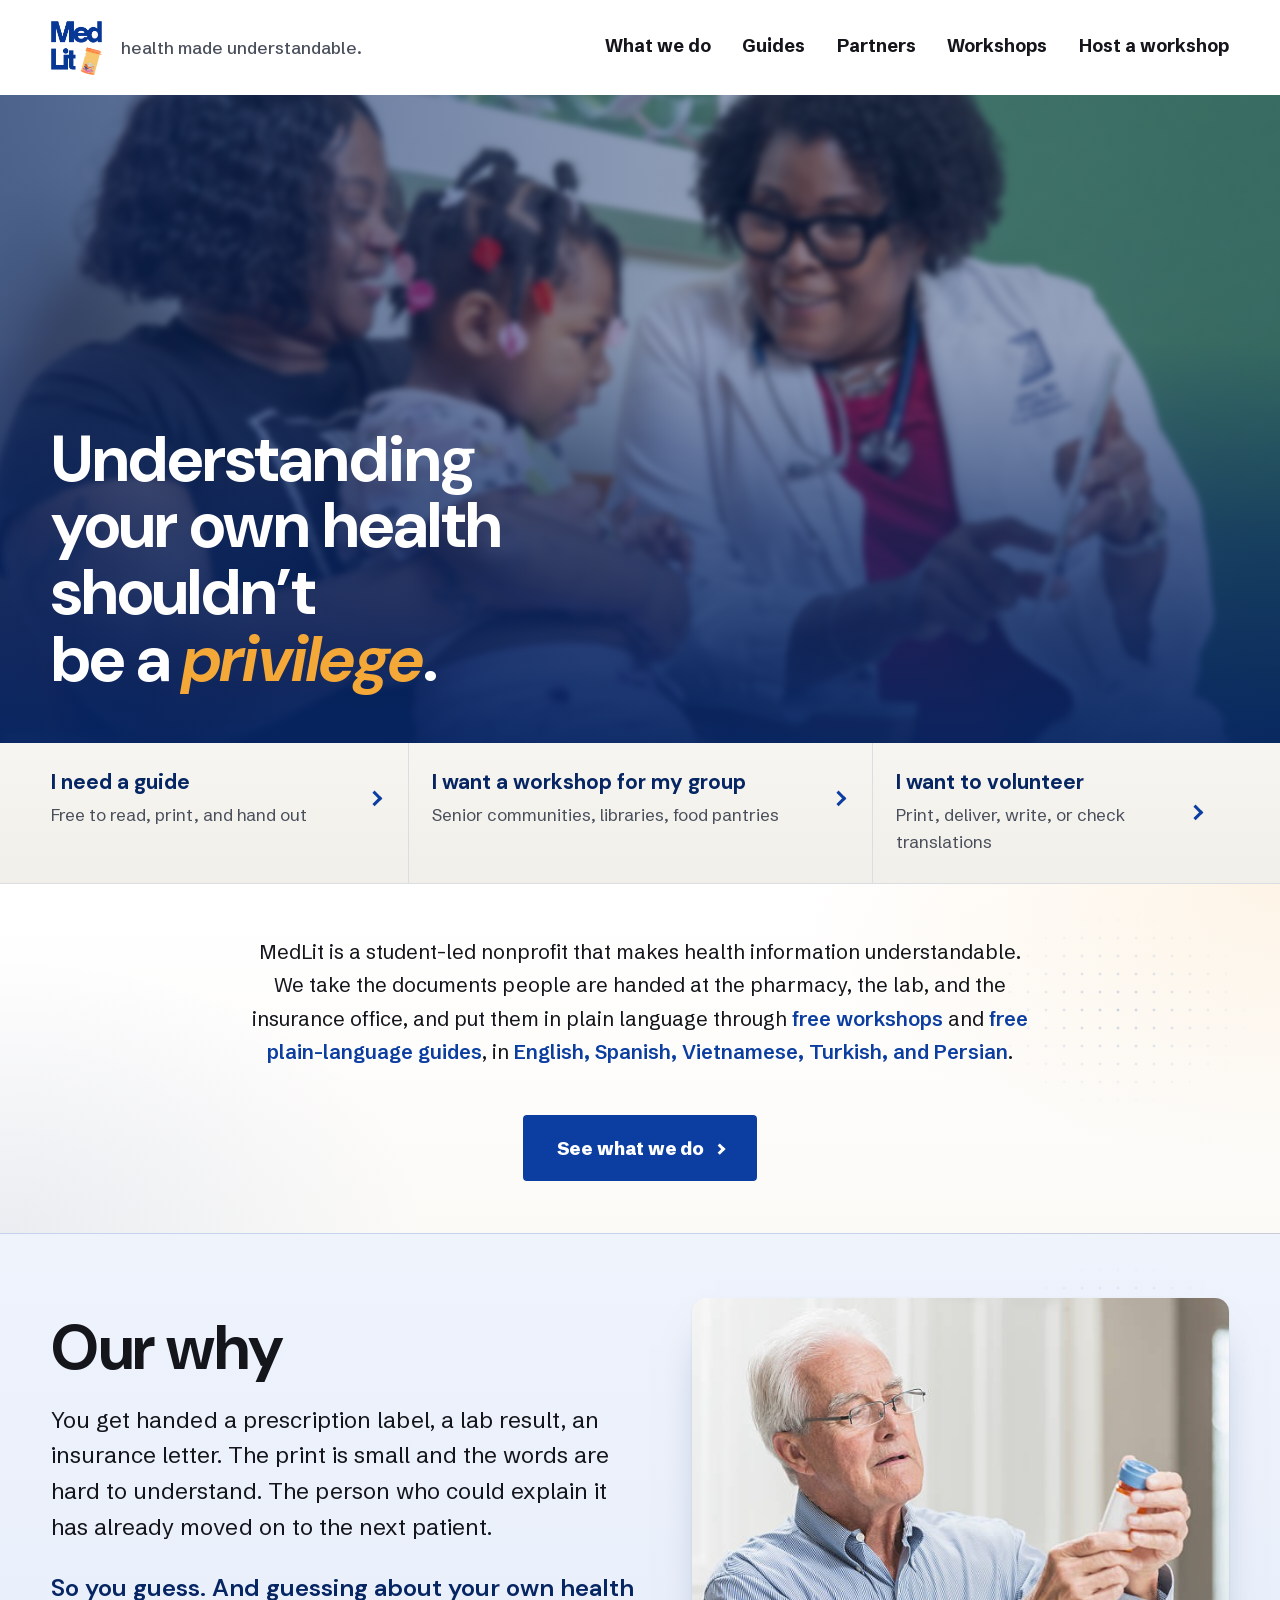
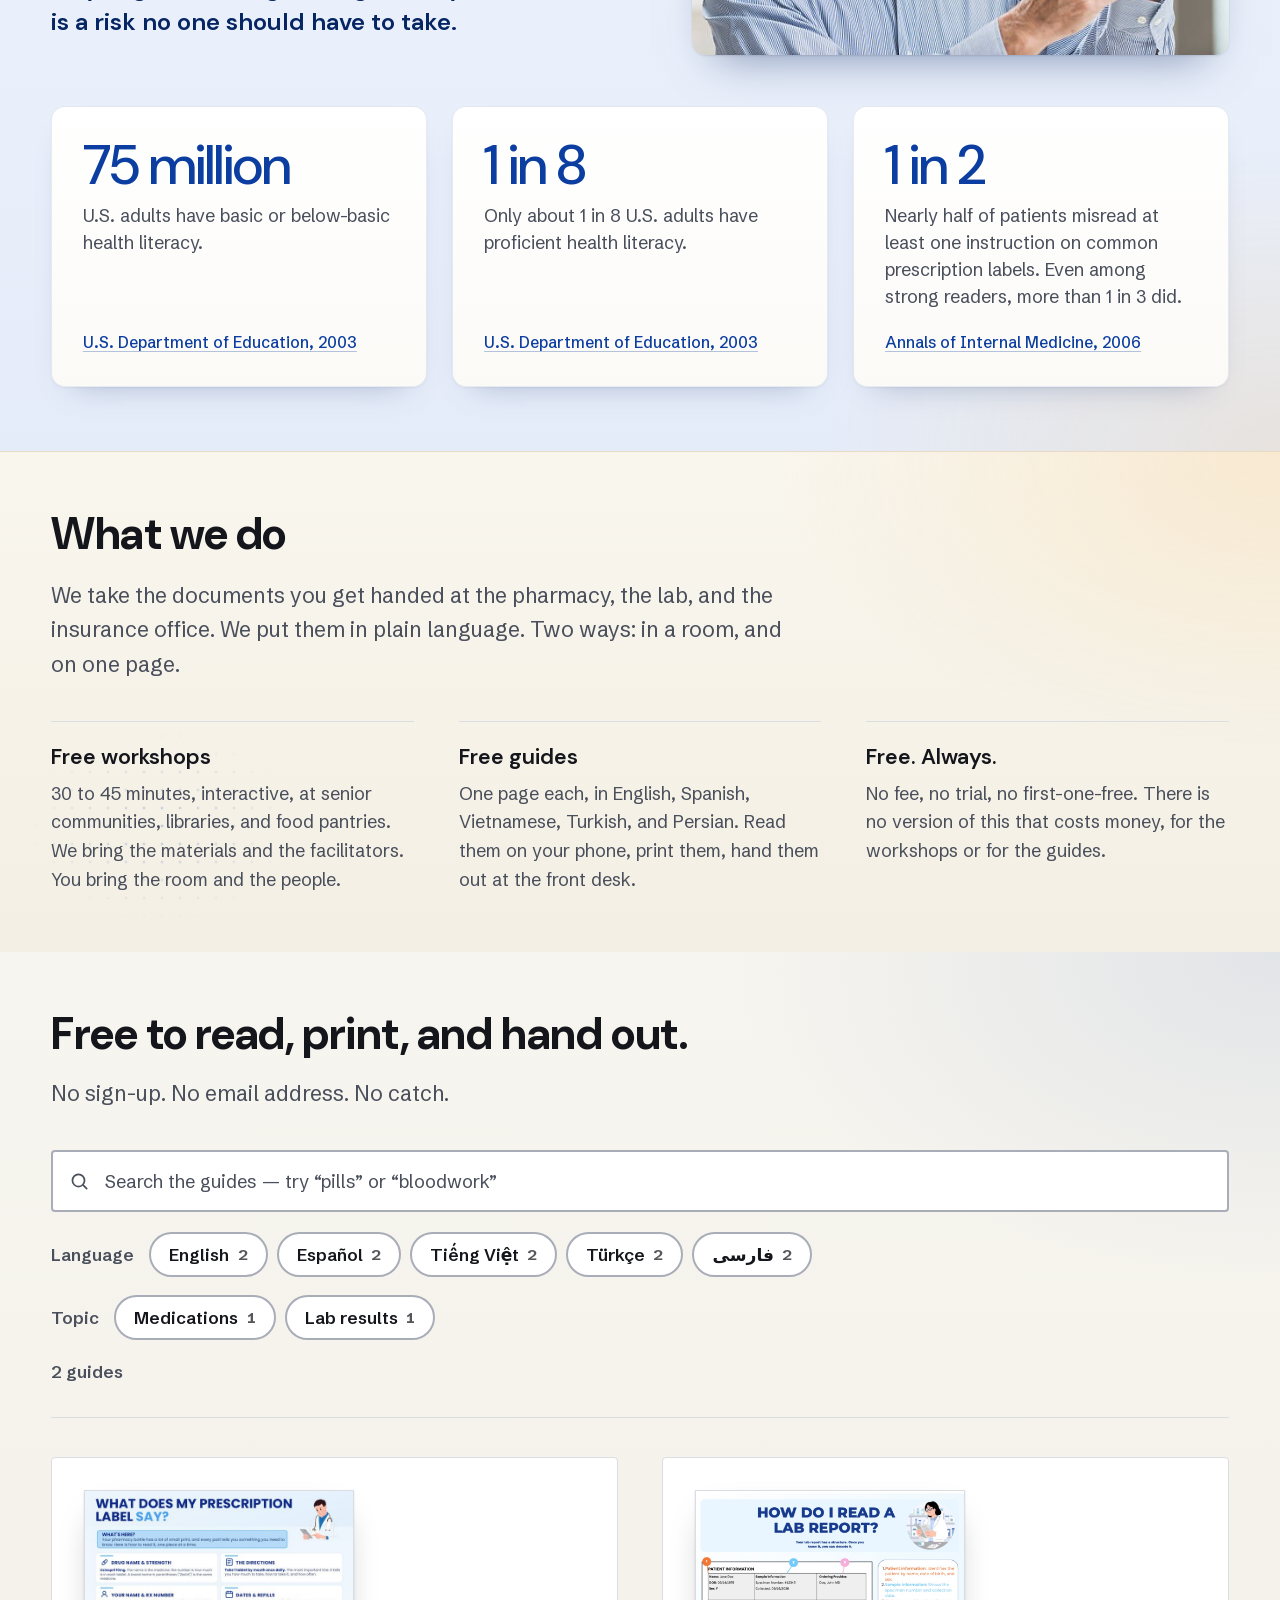
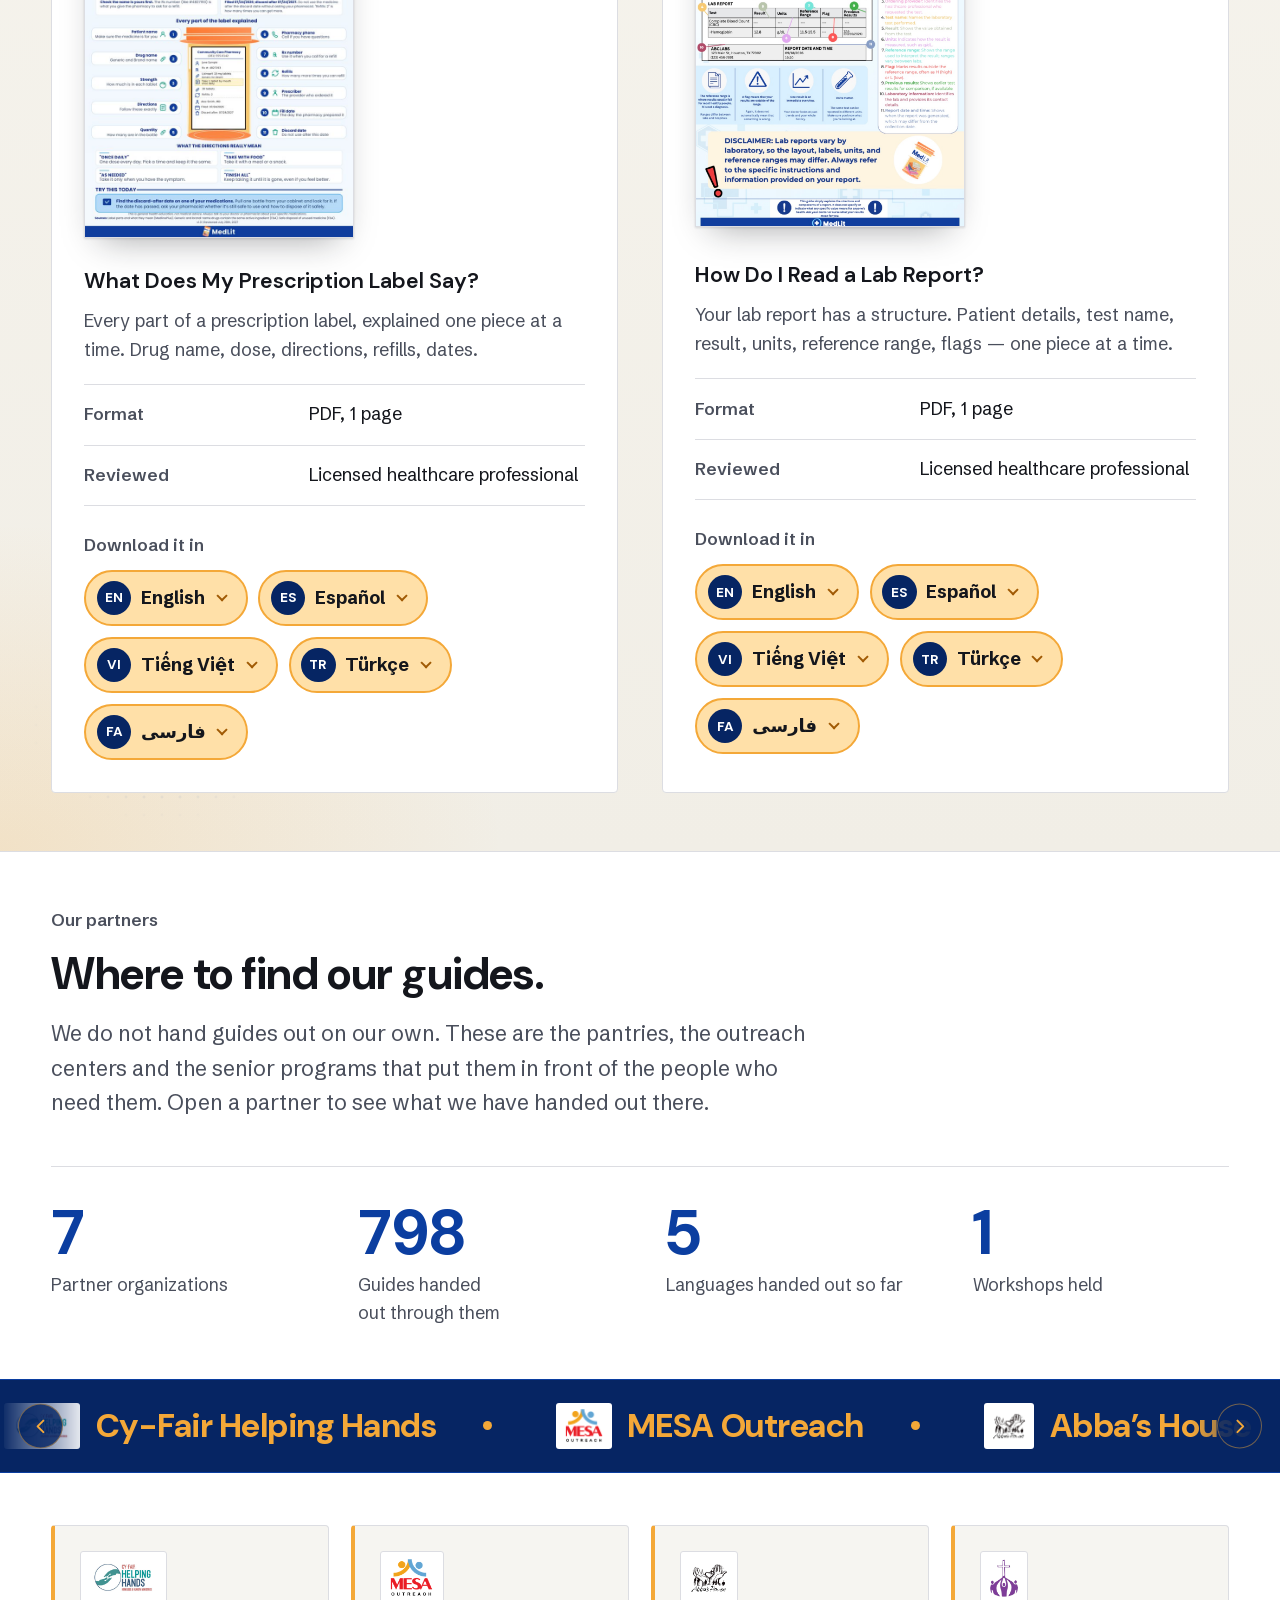
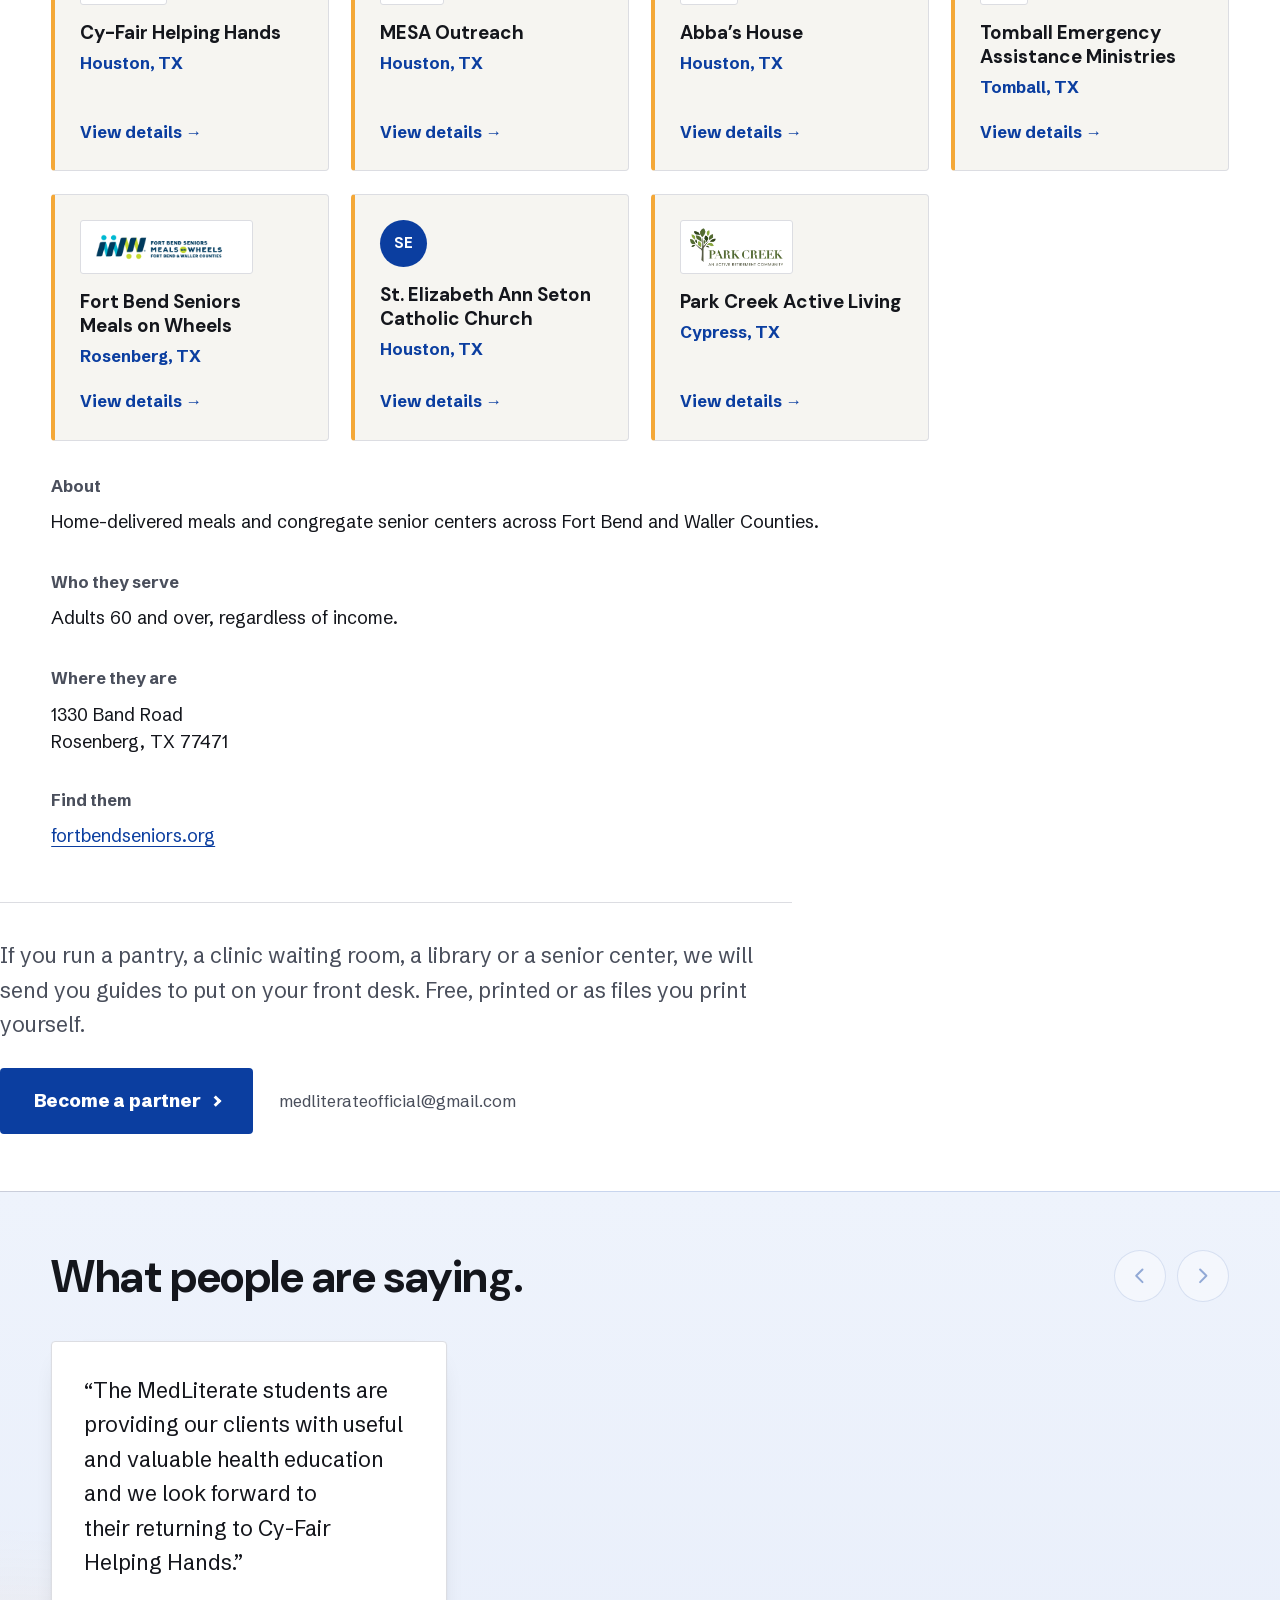
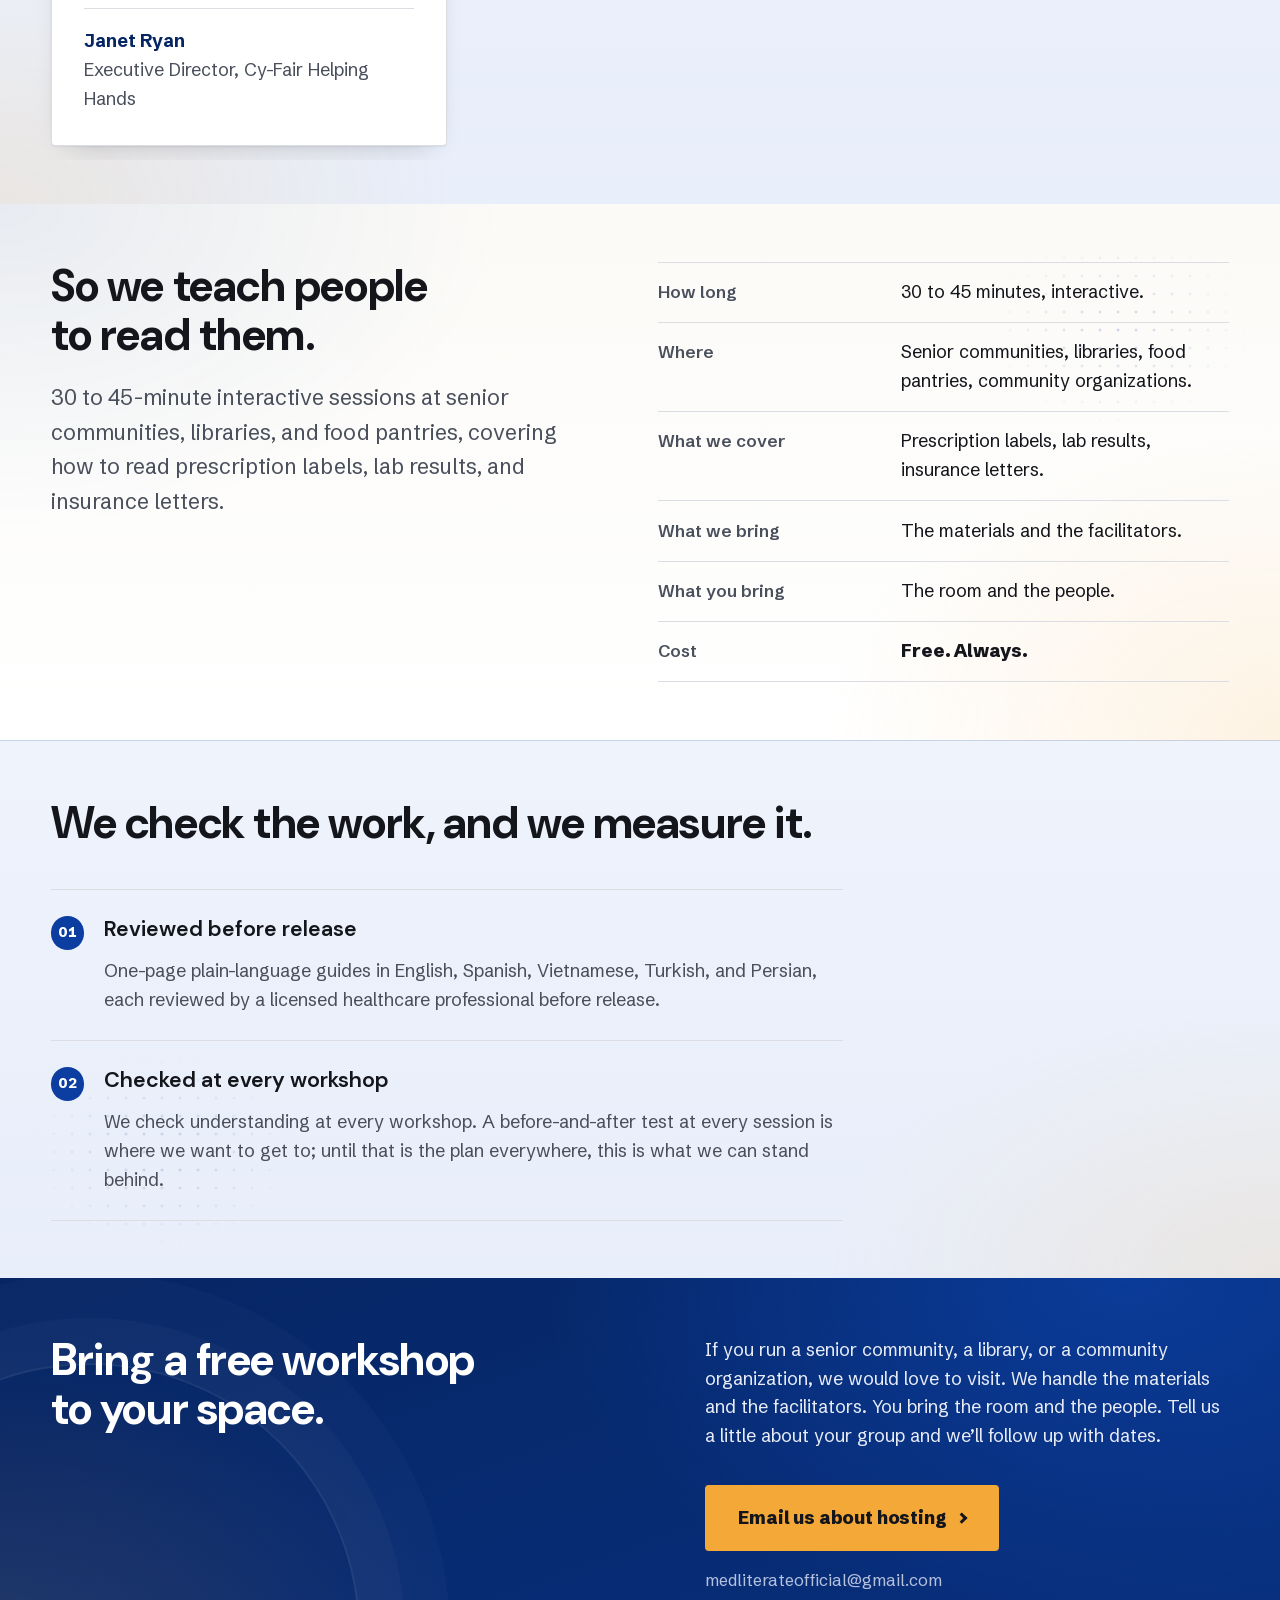
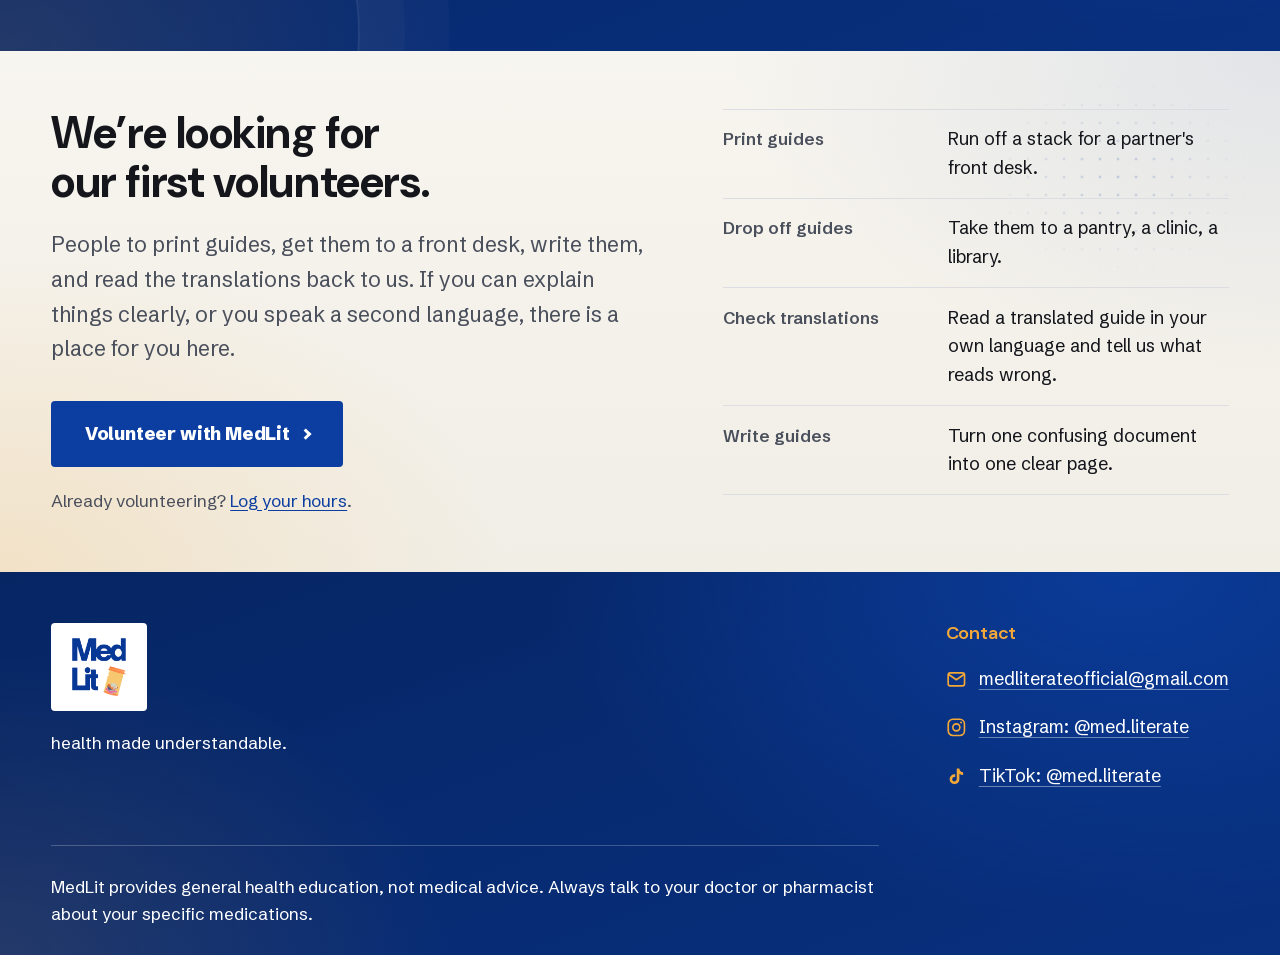
==== commit 8642282a: "Partner logos on the cards, pop-ups and ribbon Six of the seven, taken from each partner's own site " ====
--- a/index.html
+++ b/index.html
@@ -48,7 +48,7 @@
        index.html itself can't be versioned this way — that one is the
        browser's own cache, cleared by a hard reload (Cmd/Ctrl + Shift + R)
        or by opening the URL with ?anything on the end. -->
-  <link rel="stylesheet" href="styles.css?v=32">
+  <link rel="stylesheet" href="styles.css?v=34">
 
   <!-- Motion is opt-in, and this is the opt-in. The stylesheet only hides a
        block before revealing it when `js` is present, so if this script never
@@ -653,22 +653,70 @@
         <div class="ribbon__view">
           <div class="ribbon__track">
             <ul class="ribbon__set" role="list">
-            <li>Cy-Fair Helping Hands</li>
-            <li>MESA Outreach</li>
-            <li>Abba&rsquo;s House</li>
-            <li>Tomball Emergency Assistance Ministries</li>
-            <li>Fort Bend Seniors Meals on Wheels</li>
+            <li>
+              <img class="ribbon__logo" src="assets/logos/cy-fair-helping-hands.png" alt=""
+                   width="246" height="140" loading="lazy">
+              Cy-Fair Helping Hands
+            </li>
+            <li>
+              <img class="ribbon__logo" src="assets/logos/mesa-outreach.png" alt=""
+                   width="160" height="140" loading="lazy">
+              MESA Outreach
+            </li>
+            <li>
+              <img class="ribbon__logo" src="assets/logos/abbas-house.png" alt=""
+                   width="140" height="140" loading="lazy">
+              Abba&rsquo;s House
+            </li>
+            <li>
+              <img class="ribbon__logo" src="assets/logos/team-tomball.png" alt=""
+                   width="102" height="140" loading="lazy">
+              Tomball Emergency Assistance Ministries
+            </li>
+            <li>
+              <img class="ribbon__logo" src="assets/logos/fort-bend-seniors.png" alt=""
+                   width="420" height="101" loading="lazy">
+              Fort Bend Seniors Meals on Wheels
+            </li>
             <li>St. Elizabeth Ann Seton Catholic Church</li>
-            <li>Park Creek Active Living</li>
+            <li>
+              <img class="ribbon__logo" src="assets/logos/park-creek.png" alt=""
+                   width="343" height="140" loading="lazy">
+              Park Creek Active Living
+            </li>
             </ul>
             <ul class="ribbon__set" role="list">
-            <li>Cy-Fair Helping Hands</li>
-            <li>MESA Outreach</li>
-            <li>Abba&rsquo;s House</li>
-            <li>Tomball Emergency Assistance Ministries</li>
-            <li>Fort Bend Seniors Meals on Wheels</li>
+            <li>
+              <img class="ribbon__logo" src="assets/logos/cy-fair-helping-hands.png" alt=""
+                   width="246" height="140" loading="lazy">
+              Cy-Fair Helping Hands
+            </li>
+            <li>
+              <img class="ribbon__logo" src="assets/logos/mesa-outreach.png" alt=""
+                   width="160" height="140" loading="lazy">
+              MESA Outreach
+            </li>
+            <li>
+              <img class="ribbon__logo" src="assets/logos/abbas-house.png" alt=""
+                   width="140" height="140" loading="lazy">
+              Abba&rsquo;s House
+            </li>
+            <li>
+              <img class="ribbon__logo" src="assets/logos/team-tomball.png" alt=""
+                   width="102" height="140" loading="lazy">
+              Tomball Emergency Assistance Ministries
+            </li>
+            <li>
+              <img class="ribbon__logo" src="assets/logos/fort-bend-seniors.png" alt=""
+                   width="420" height="101" loading="lazy">
+              Fort Bend Seniors Meals on Wheels
+            </li>
             <li>St. Elizabeth Ann Seton Catholic Church</li>
-            <li>Park Creek Active Living</li>
+            <li>
+              <img class="ribbon__logo" src="assets/logos/park-creek.png" alt=""
+                   width="343" height="140" loading="lazy">
+              Park Creek Active Living
+            </li>
             </ul>
           </div>
         </div>
@@ -687,10 +735,8 @@
 
           <li class="partner">
             <a class="pcard" href="#p-cyfair" data-opens="p-cyfair">
-              <!-- LOGO SLOT. A monogram stands in until a logo is in hand.
-                   Replace this span with <img class="pcard__logo" src="…"
-                   alt=""> and nothing else changes. -->
-              <span class="pcard__logo" aria-hidden="true">CF</span>
+              <img class="pcard__logo" src="assets/logos/cy-fair-helping-hands.png" alt=""
+                   width="246" height="140" loading="lazy">
               <span class="pcard__name">Cy-Fair Helping Hands</span>
               <span class="pcard__city">Houston, TX</span>
               <span class="pcard__more">View details <span aria-hidden="true">&rarr;</span></span>
@@ -699,10 +745,8 @@
 
           <li class="partner">
             <a class="pcard" href="#p-mesa" data-opens="p-mesa">
-              <!-- LOGO SLOT. A monogram stands in until a logo is in hand.
-                   Replace this span with <img class="pcard__logo" src="…"
-                   alt=""> and nothing else changes. -->
-              <span class="pcard__logo" aria-hidden="true">MO</span>
+              <img class="pcard__logo" src="assets/logos/mesa-outreach.png" alt=""
+                   width="160" height="140" loading="lazy">
               <span class="pcard__name">MESA Outreach</span>
               <span class="pcard__city">Houston, TX</span>
               <span class="pcard__more">View details <span aria-hidden="true">&rarr;</span></span>
@@ -711,10 +755,8 @@
 
           <li class="partner">
             <a class="pcard" href="#p-abbas" data-opens="p-abbas">
-              <!-- LOGO SLOT. A monogram stands in until a logo is in hand.
-                   Replace this span with <img class="pcard__logo" src="…"
-                   alt=""> and nothing else changes. -->
-              <span class="pcard__logo" aria-hidden="true">AH</span>
+              <img class="pcard__logo" src="assets/logos/abbas-house.png" alt=""
+                   width="140" height="140" loading="lazy">
               <span class="pcard__name">Abba&rsquo;s House</span>
               <span class="pcard__city">Houston, TX</span>
               <span class="pcard__more">View details <span aria-hidden="true">&rarr;</span></span>
@@ -723,10 +765,8 @@
 
           <li class="partner">
             <a class="pcard" href="#p-team" data-opens="p-team">
-              <!-- LOGO SLOT. A monogram stands in until a logo is in hand.
-                   Replace this span with <img class="pcard__logo" src="…"
-                   alt=""> and nothing else changes. -->
-              <span class="pcard__logo" aria-hidden="true">TM</span>
+              <img class="pcard__logo" src="assets/logos/team-tomball.png" alt=""
+                   width="102" height="140" loading="lazy">
               <span class="pcard__name">Tomball Emergency Assistance Ministries</span>
               <span class="pcard__city">Tomball, TX</span>
               <span class="pcard__more">View details <span aria-hidden="true">&rarr;</span></span>
@@ -735,10 +775,8 @@
 
           <li class="partner">
             <a class="pcard" href="#p-fortbend" data-opens="p-fortbend">
-              <!-- LOGO SLOT. A monogram stands in until a logo is in hand.
-                   Replace this span with <img class="pcard__logo" src="…"
-                   alt=""> and nothing else changes. -->
-              <span class="pcard__logo" aria-hidden="true">FB</span>
+              <img class="pcard__logo" src="assets/logos/fort-bend-seniors.png" alt=""
+                   width="420" height="101" loading="lazy">
               <span class="pcard__name">Fort Bend Seniors Meals on Wheels</span>
               <span class="pcard__city">Rosenberg, TX</span>
               <span class="pcard__more">View details <span aria-hidden="true">&rarr;</span></span>
@@ -747,9 +785,12 @@
 
           <li class="partner">
             <a class="pcard" href="#p-seton" data-opens="p-seton">
-              <!-- LOGO SLOT. A monogram stands in until a logo is in hand.
-                   Replace this span with <img class="pcard__logo" src="…"
-                   alt=""> and nothing else changes. -->
+              <!-- NO LOGO: this parish's site sets its name as type in the
+                   header, with no logo file anywhere on it, so the monogram
+                   stands. If they send one, drop in
+                   <img class="pcard__logo" src="assets/logos/….png" alt=""
+                        width="" height="" loading="lazy">
+                   in place of this span and nothing else changes. -->
               <span class="pcard__logo" aria-hidden="true">SE</span>
               <span class="pcard__name">St. Elizabeth Ann Seton Catholic Church</span>
               <span class="pcard__city">Houston, TX</span>
@@ -759,10 +800,8 @@
 
           <li class="partner">
             <a class="pcard" href="#p-parkcreek" data-opens="p-parkcreek">
-              <!-- LOGO SLOT. A monogram stands in until a logo is in hand.
-                   Replace this span with <img class="pcard__logo" src="…"
-                   alt=""> and nothing else changes. -->
-              <span class="pcard__logo" aria-hidden="true">PC</span>
+              <img class="pcard__logo" src="assets/logos/park-creek.png" alt=""
+                   width="343" height="140" loading="lazy">
               <span class="pcard__name">Park Creek Active Living</span>
               <span class="pcard__city">Cypress, TX</span>
               <span class="pcard__more">View details <span aria-hidden="true">&rarr;</span></span>
@@ -789,6 +828,9 @@
                     stroke-width="2.2" stroke-linecap="round"/>
             </svg>
           </button>
+
+          <img class="pdetail__logo" src="assets/logos/cy-fair-helping-hands.png" alt=""
+               width="246" height="140" loading="lazy">
 
           <p class="pdetail__kind">Food pantry and emergency assistance</p>
           <h3 class="pdetail__name" id="h-cyfair">Cy-Fair Helping Hands</h3>
@@ -896,6 +938,9 @@
             </svg>
           </button>
 
+          <img class="pdetail__logo" src="assets/logos/mesa-outreach.png" alt=""
+               width="160" height="140" loading="lazy">
+
           <p class="pdetail__kind">Food pantry and community outreach</p>
           <h3 class="pdetail__name" id="h-mesa">MESA Outreach</h3>
           <p class="pdetail__city">Houston, TX</p>
@@ -992,6 +1037,9 @@
             </svg>
           </button>
 
+          <img class="pdetail__logo" src="assets/logos/abbas-house.png" alt=""
+               width="140" height="140" loading="lazy">
+
           <p class="pdetail__kind">Refugee and newcomer services</p>
           <h3 class="pdetail__name" id="h-abbas">Abba&rsquo;s House</h3>
           <p class="pdetail__city">Houston, TX</p>
@@ -1098,6 +1146,9 @@
             </svg>
           </button>
 
+          <img class="pdetail__logo" src="assets/logos/team-tomball.png" alt=""
+               width="102" height="140" loading="lazy">
+
           <p class="pdetail__kind">Food pantry and emergency assistance</p>
           <h3 class="pdetail__name" id="h-team">Tomball Emergency Assistance Ministries</h3>
           <p class="pdetail__city">Tomball, TX</p>
@@ -1168,6 +1219,9 @@
                     stroke-width="2.2" stroke-linecap="round"/>
             </svg>
           </button>
+
+          <img class="pdetail__logo" src="assets/logos/fort-bend-seniors.png" alt=""
+               width="420" height="101" loading="lazy">
 
           <p class="pdetail__kind">Senior meals and senior centers</p>
           <h3 class="pdetail__name" id="h-fortbend">Fort Bend Seniors Meals on Wheels</h3>
@@ -1346,6 +1400,9 @@
                     stroke-width="2.2" stroke-linecap="round"/>
             </svg>
           </button>
+
+          <img class="pdetail__logo" src="assets/logos/park-creek.png" alt=""
+               width="343" height="140" loading="lazy">
 
           <p class="pdetail__kind">Senior living community</p>
           <h3 class="pdetail__name" id="h-parkcreek">Park Creek Active Living</h3>
--- a/styles.css
+++ b/styles.css
@@ -870,12 +870,23 @@
 .ribbon__track { display: flex; width: max-content; }
 .ribbon__set { list-style: none; display: flex; align-items: center; margin: 0; padding: 0; }
 .ribbon__set > li {
-  display: flex; align-items: center; white-space: nowrap;
+  display: flex; align-items: center; gap: .85rem; white-space: nowrap;
   font-family: var(--display); font-weight: 700;
   font-size: clamp(1.3rem, .7rem + 1.6vw, 2.1rem);
   line-height: 1.1; letter-spacing: -0.015em;
   padding-inline: clamp(1.1rem, 2.5vw, 2.2rem);
 }
+/* Same white chip as the cards, for the same reason: these are other
+   people's files, some transparent and some flattened onto white, and on
+   navy a flattened one would otherwise show as a bright slab. Capped on
+   both axes so a wide wordmark cannot swamp a square mark. */
+.ribbon__logo {
+  display: block; box-sizing: content-box; flex: none;
+  width: auto; max-width: 7rem; height: auto; max-height: 1.9rem;
+  object-fit: contain;
+  background: var(--stock); border-radius: 3px; padding: .35rem .45rem;
+}
+
 /* The separator is the callout disc shrunk to a dot: the printed guide's own
    mark, not a decorative bar. */
 .ribbon__set > li::after {
@@ -937,8 +948,8 @@
 }
 .pcard:focus-visible { outline: 3px solid var(--navy); outline-offset: 3px; }
 
-/* The monogram standing in for a logo. Navy disc, white letters — not amber,
-   which on this page means "language". */
+/* The monogram, for a partner whose logo we do not have. Navy disc, white
+   letters — not amber, which on this page means "language". */
 .pcard__logo {
   display: grid; place-items: center;
   width: 2.6rem; height: 2.6rem; margin-bottom: .9rem;
@@ -946,7 +957,34 @@
   font-family: var(--display); font-size: .85rem; font-weight: 700;
   letter-spacing: .01em;
 }
-img.pcard__logo { border-radius: 0; background: none; width: auto; height: 2.6rem; object-fit: contain; }
+
+/* A REAL LOGO IS A BOX, NOT A HEIGHT. These come in whatever shape their
+   owner drew them: Fort Bend's is a 4:1 wordmark, Abba's House is square,
+   TEAM's is taller than it is wide. Sizing on height alone would set the
+   wordmark five times the width of the square one and the row of cards
+   would read as a mistake.
+
+   So both axes are capped and object-fit does the rest — every logo sits in
+   the same box and keeps its own proportions.
+
+   The white chip is not decoration either: these are other people's files,
+   some with transparency and some flattened onto white, and a flattened one
+   would otherwise show as a pale rectangle on the card's warm grey. One
+   chip, and they all sit on the same ground. The footer does this already
+   for MedLit's own navy wordmark. */
+img.pcard__logo, .pdetail__logo {
+  display: block; box-sizing: content-box;
+  /* align-self, or the card's flex column stretches every chip to the full
+     card width and each logo floats in a plate three times its size. The
+     chip should be the logo's size, whatever shape that is. */
+  align-self: flex-start;
+  width: auto; max-width: 8.5rem; height: 2.1rem;
+  object-fit: contain; object-position: left center;
+  background: var(--stock); border-radius: 3px;
+  padding: .4rem .5rem; margin-bottom: .9rem;
+  border: 1px solid var(--rule);
+}
+.pdetail__logo { height: 2.6rem; max-width: 11rem; margin-bottom: 1.1rem; }
 .pcard__name {
   font-family: var(--display); font-weight: 700;
   font-size: 1.05rem; line-height: 1.25; color: var(--ink);
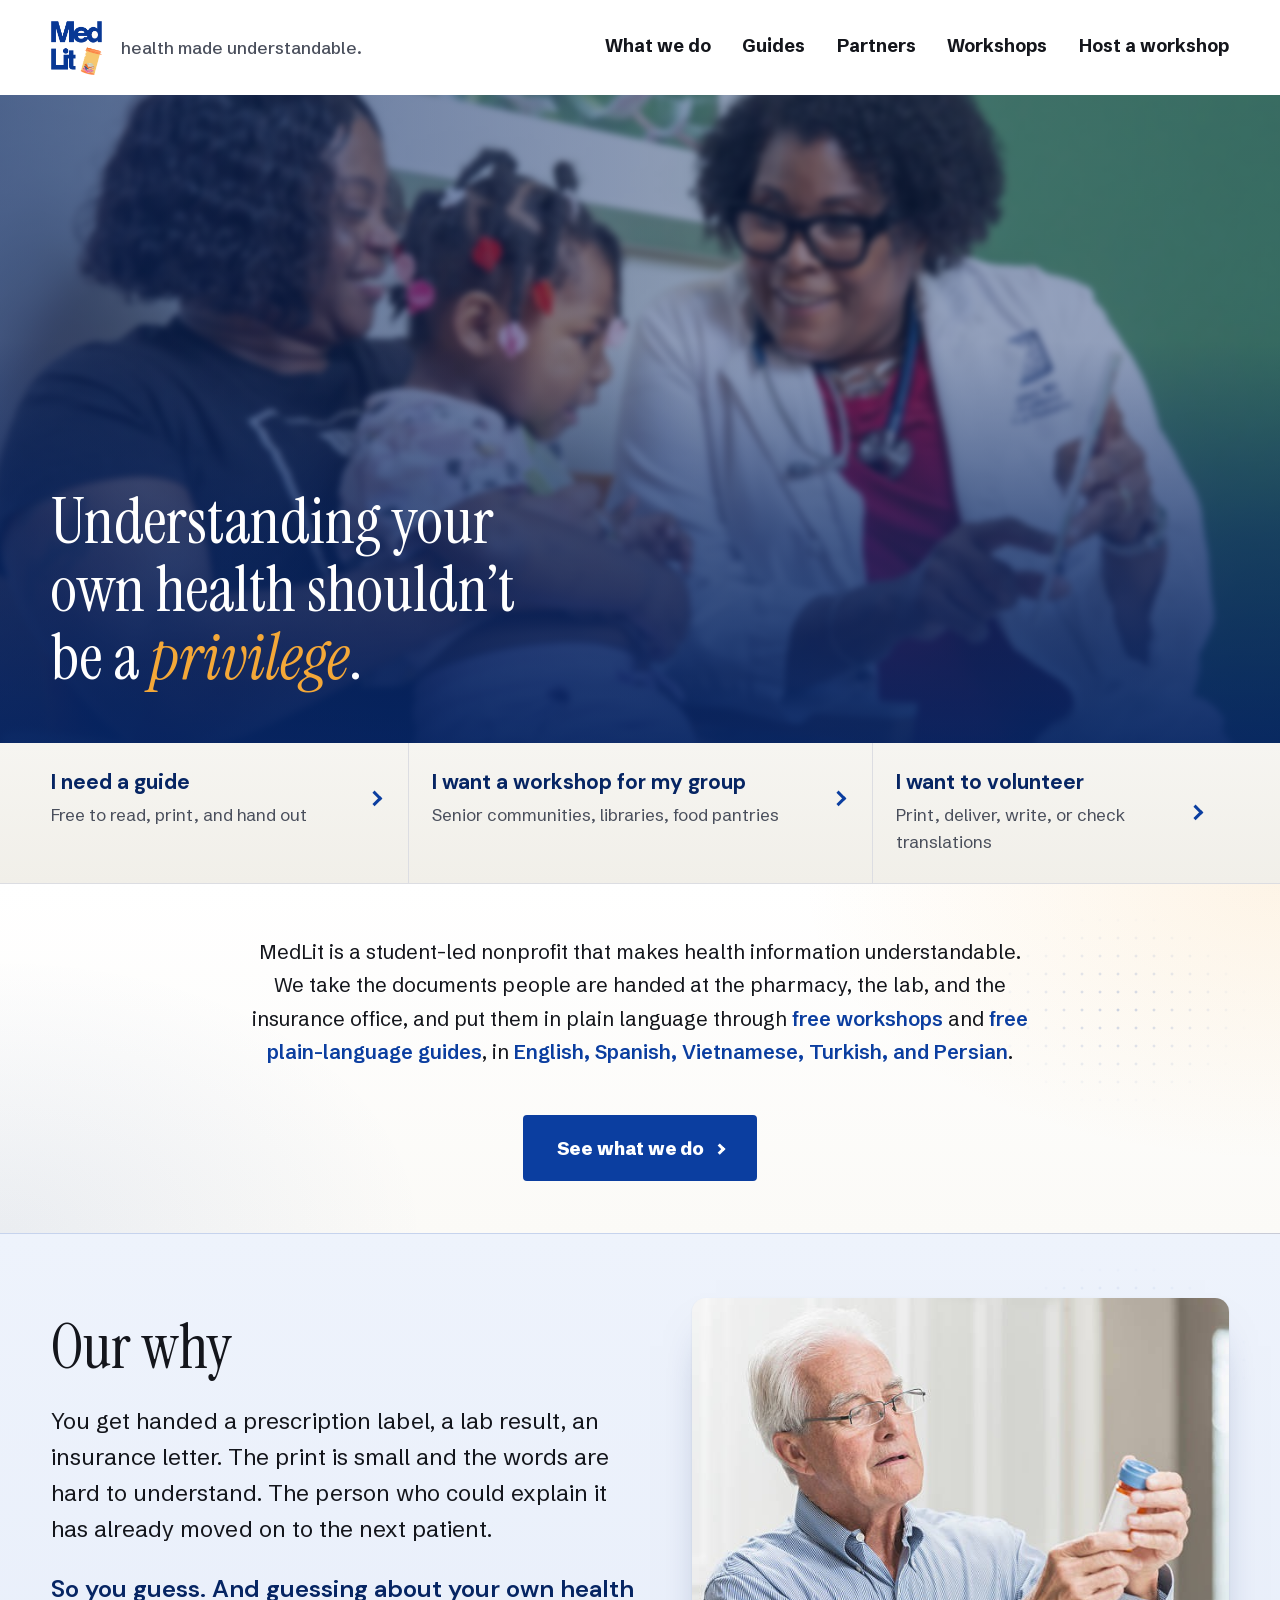
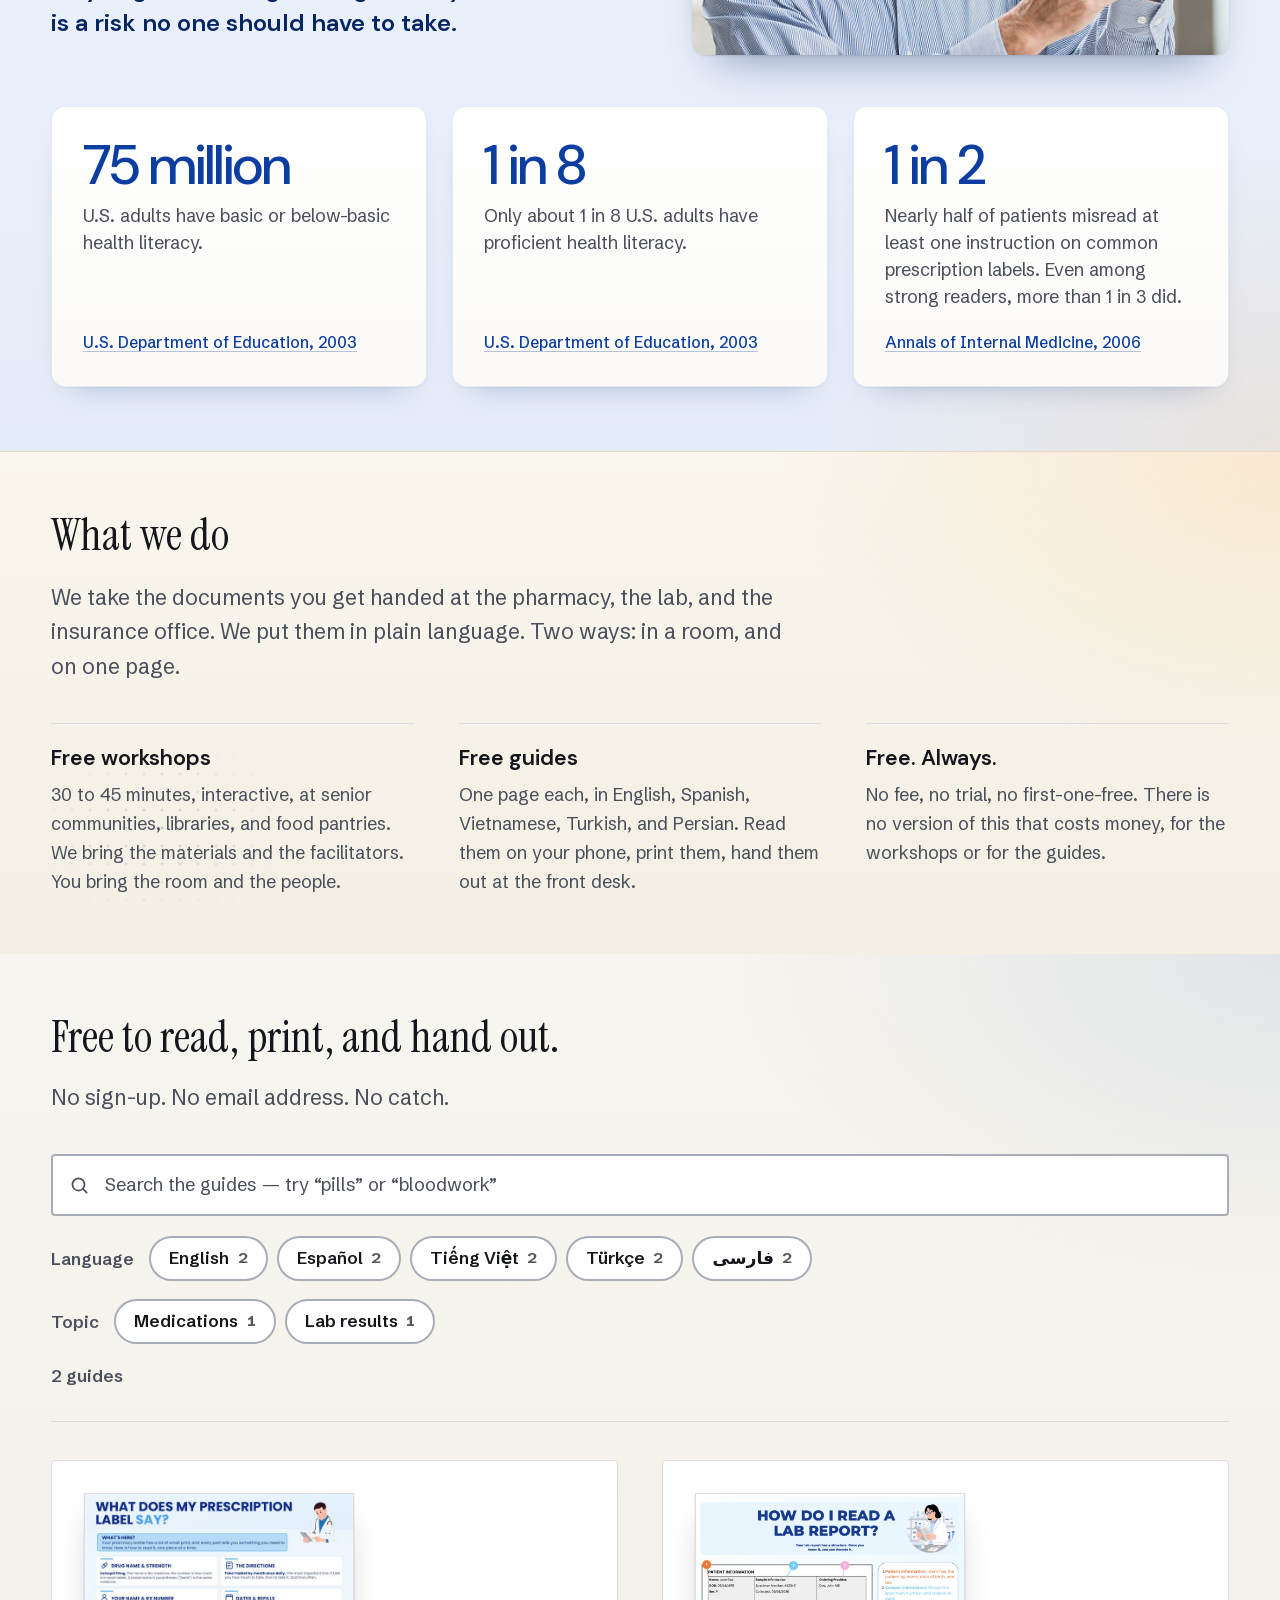
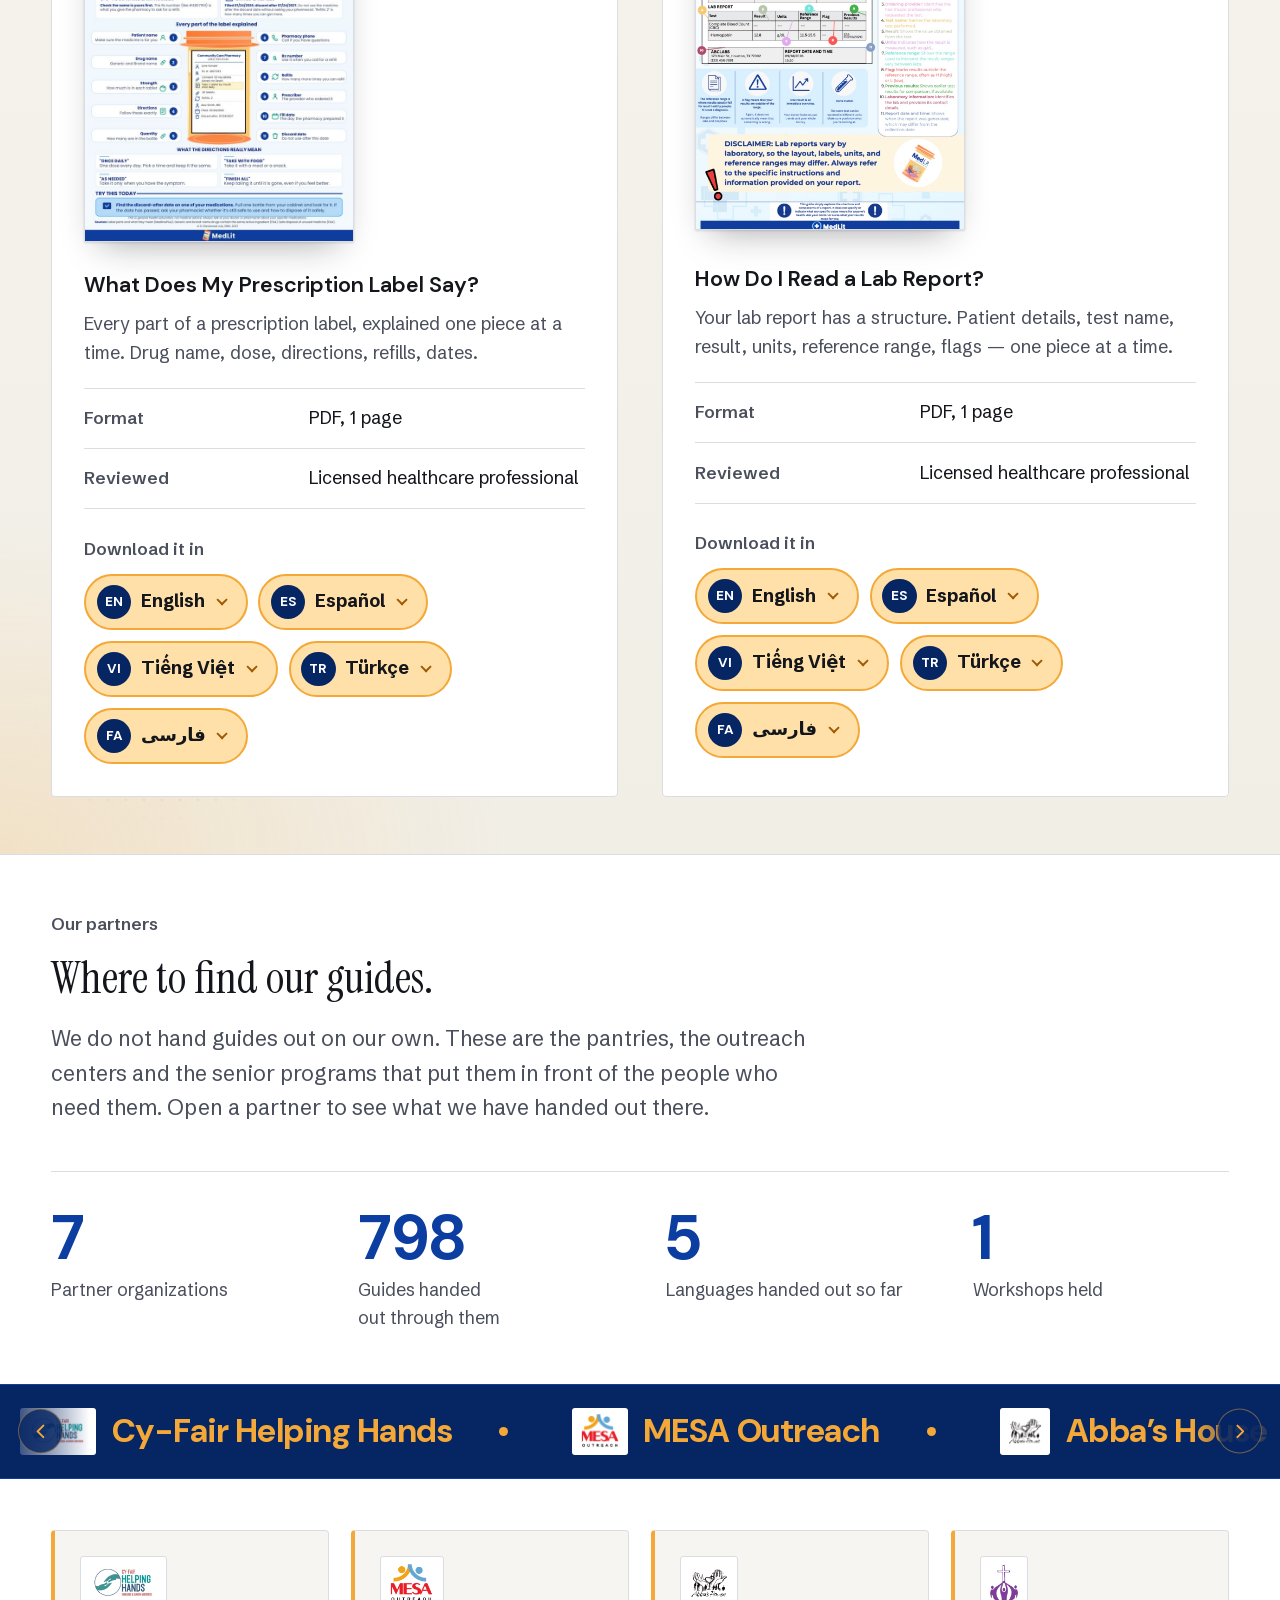
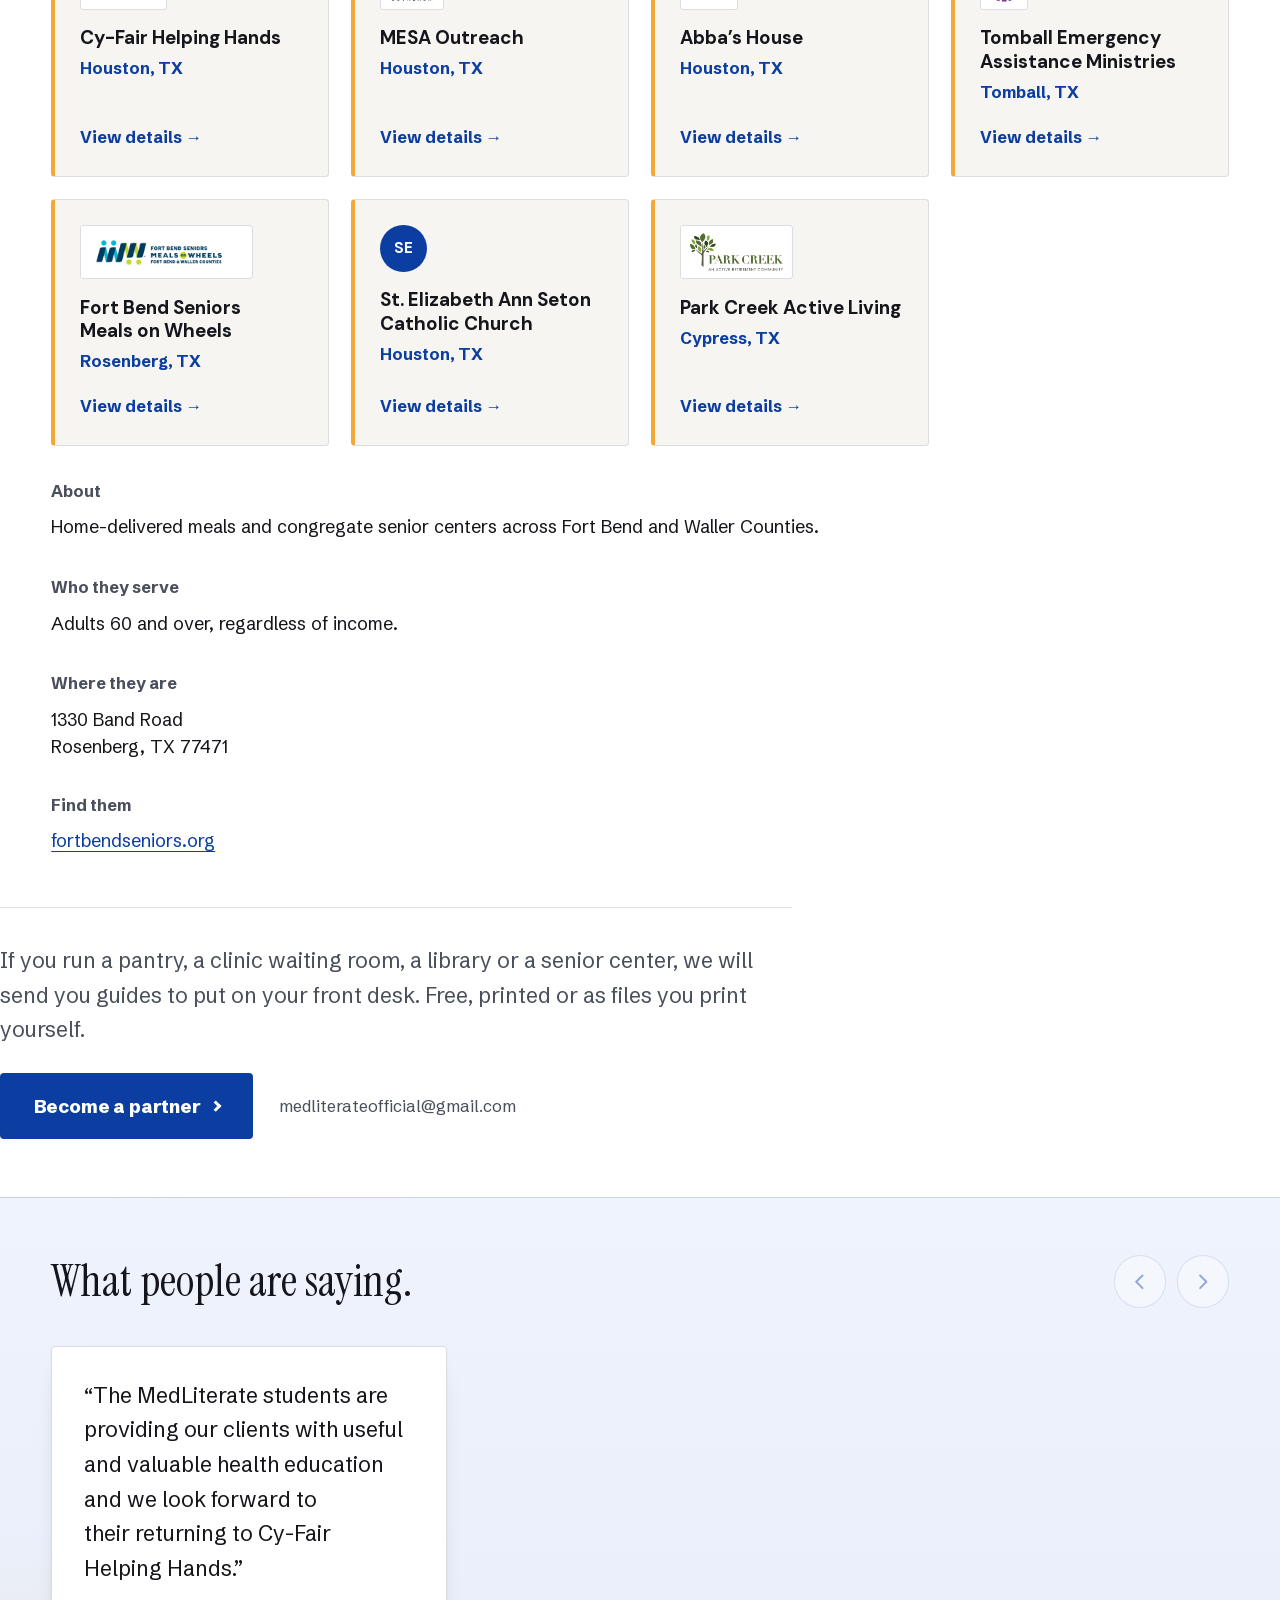
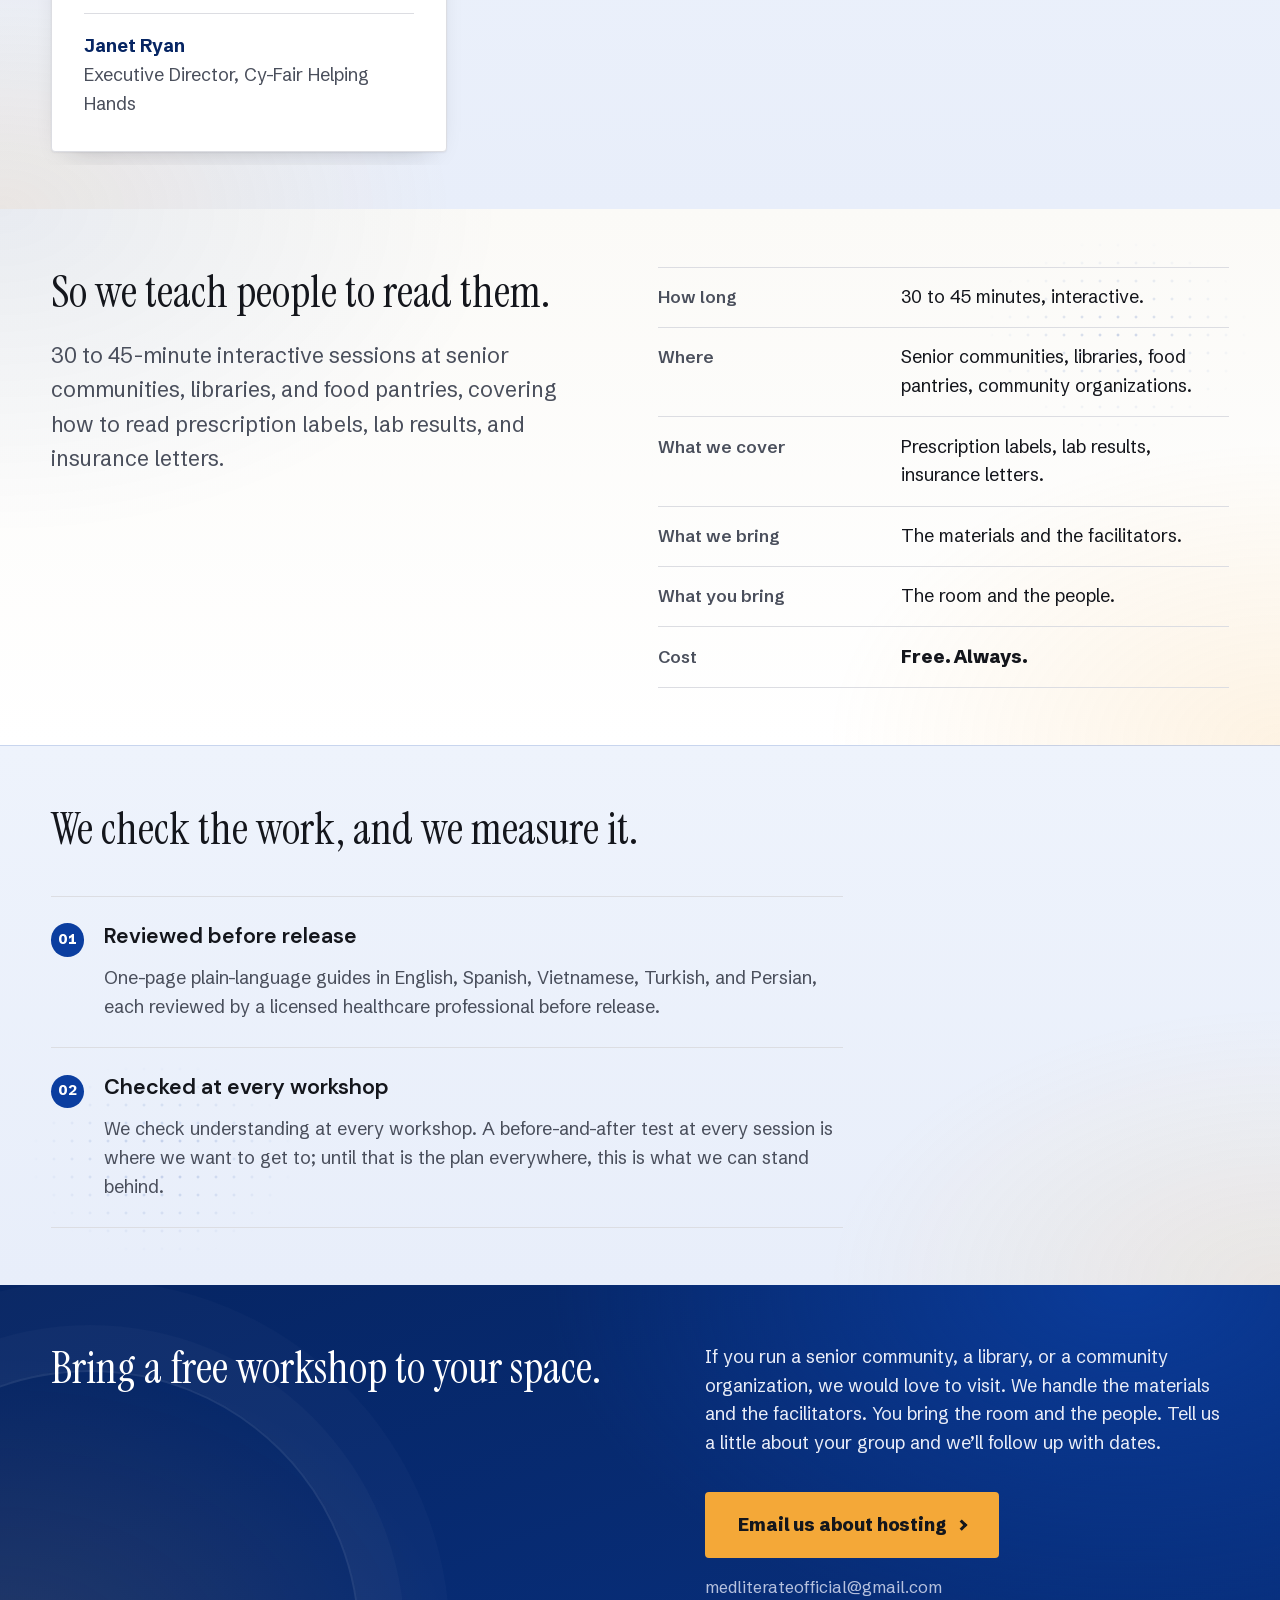
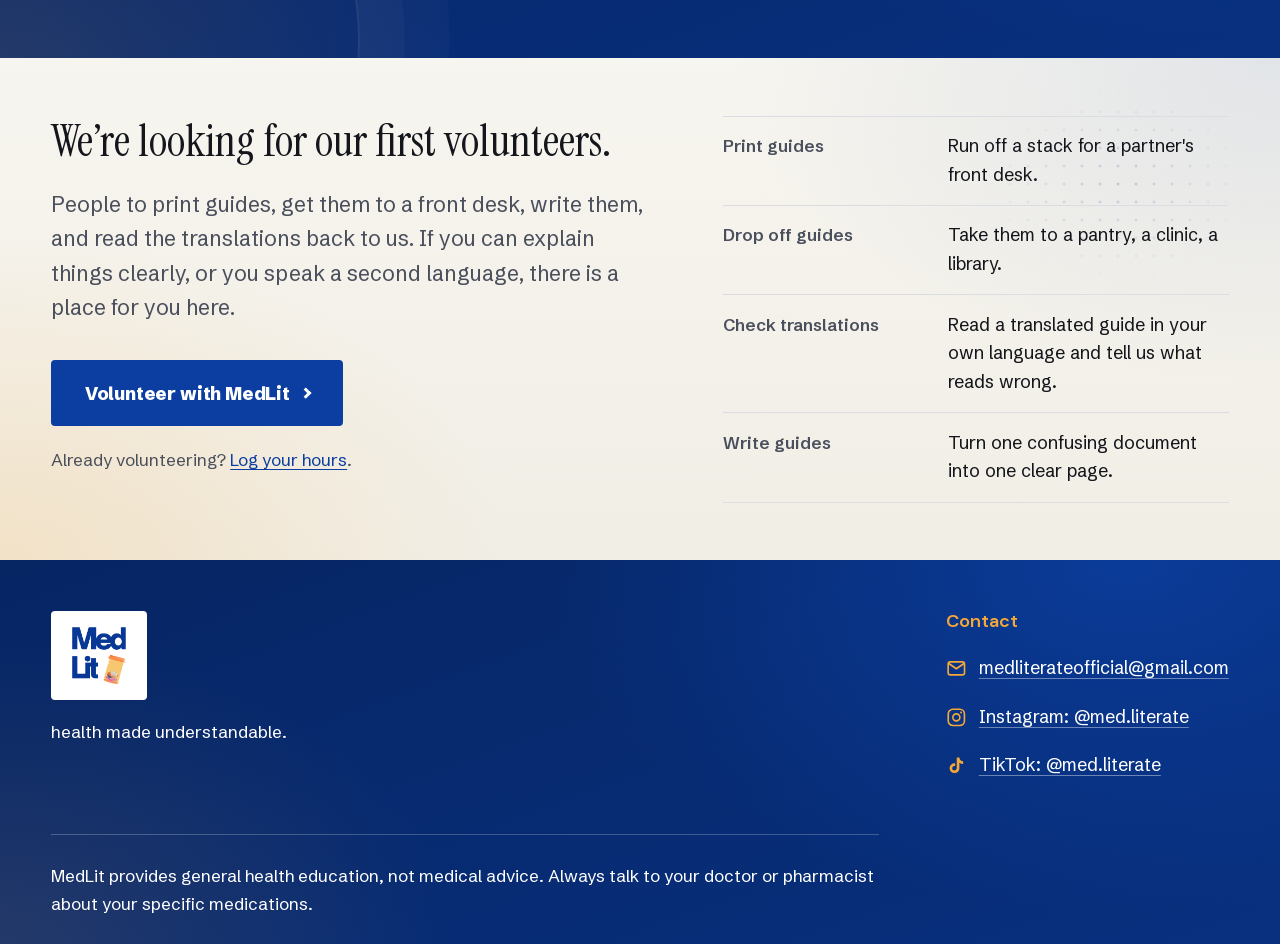
==== commit 8a37a496: "Instrument Serif for the headlines h1 and h2 only, at 400 — the face has no other weight, and asking" ====
--- a/index.html
+++ b/index.html
@@ -48,7 +48,7 @@
        index.html itself can't be versioned this way — that one is the
        browser's own cache, cleared by a hard reload (Cmd/Ctrl + Shift + R)
        or by opening the URL with ?anything on the end. -->
-  <link rel="stylesheet" href="styles.css?v=34">
+  <link rel="stylesheet" href="styles.css?v=37">
 
   <!-- Motion is opt-in, and this is the opt-in. The stylesheet only hides a
        block before revealing it when `js` is present, so if this script never
--- a/styles.css
+++ b/styles.css
@@ -73,9 +73,30 @@
    one set of letterforms across both.
 
    Atkinson Hyperlegible Next was here before it and is still in
-   assets/fonts/ if it ever comes back. DM Sans, below, sets the headings.
-   Two families is the ceiling: a third and the page starts performing
-   instead of reading.
+   assets/fonts/, unreferenced — it is the Braille Institute's face, drawn so
+   low-vision readers can tell similar letterforms apart, and whether it comes
+   back is an open question rather than a dead one.
+
+   THERE ARE THREE FAMILIES NOW, where the rule said two. Instrument Serif
+   sets h1 and h2 and nothing else. The ceiling was never about the number —
+   it was that a third face starts performing instead of reading — so the
+   scope is what keeps it honest:
+
+     Instrument Serif   h1 and h2 only. Display sizes, 2.4rem and up.
+     DM Sans            every figure and every micro-label, unchanged.
+     Schibsted Grotesk  all body copy, unchanged.
+
+   DM SANS KEEPS THE NUMERALS, and that is the whole reason this is safe.
+   --display is not "headings": it is 15 rules, and most are counts and
+   two-letter badges — .tally__n, .where__n, .impact__n, and .lang__code and
+   .key__code at 0.65rem inside coloured discs. Instrument Serif is condensed
+   and high-contrast; it is handsome at 4rem and mush at 10px. Putting EN, ES
+   and VI into it would have cost legibility for exactly the readers this site
+   is built for.
+
+   h3 stays DM Sans too, at 1.2rem: there are a lot of them — guide titles,
+   panel names, the two commitments — and they work as labels rather than
+   headlines.
    -------------------------------------------------------------------------- */
 @font-face {
   font-family: 'Schibsted';
@@ -100,6 +121,21 @@
   src: url('assets/fonts/dm-sans-italic.woff2') format('woff2');
   font-weight: 100 1000; font-style: italic; font-display: swap;
 }
+/* Instrument Serif, for h1 and h2. One weight, 400, both cuts, 30 KB the
+   pair. A single-weight face is a constraint worth knowing about: ask for
+   700 and the browser draws a fake bold by smearing the outline, so the
+   headings below are set at 400 deliberately, not by oversight. */
+@font-face {
+  font-family: 'Instrument Serif';
+  src: url('assets/fonts/instrument-serif.woff2') format('woff2');
+  font-weight: 400; font-style: normal; font-display: swap;
+}
+@font-face {
+  font-family: 'Instrument Serif';
+  src: url('assets/fonts/instrument-serif-italic.woff2') format('woff2');
+  font-weight: 400; font-style: italic; font-display: swap;
+}
+
 /* ---------- 2. Tokens ----------------------------------------------------
    The navy and the amber are the logo's own. Everything else is stock, ink
    and rules.
@@ -149,6 +185,11 @@
 
   --sans: 'Schibsted', 'Schibsted Grotesk', 'Helvetica Neue', Arial, system-ui, sans-serif;
   --display: 'DM Sans', 'Helvetica Neue', Arial, system-ui, sans-serif;
+  /* Swapping the headline face is this one line. Georgia is the fallback
+     that matters — it is on every machine and it is a serif, so a page that
+     never gets the woff2 still reads as intended rather than snapping back
+     to a grotesque. */
+  --serif: 'Instrument Serif', Georgia, 'Times New Roman', serif;
 
   --r: 4px;
   --ease: cubic-bezier(.16, 1, .3, 1);
@@ -200,11 +241,25 @@
    it is a few seconds. This costs nothing when the font is loaded and it never
    triggers. */
 h1, h2, h3 { margin: 0; color: var(--ink); text-wrap: balance; overflow-wrap: break-word; }
-/* Headings are DM Sans at 700, not 800 — confident without shouting. */
 h1, h2, h3 { font-family: var(--display); }
 h1 { font-size: var(--t1); font-weight: 700; line-height: 1.04; letter-spacing: -0.015em; }
 h2 { font-size: var(--t2); font-weight: 700; line-height: 1.12; letter-spacing: -0.01em; }
+/* h3 stays DM Sans at 600: 1.2rem is label territory, not headline, and
+   there are far more h3s on this page than h1s and h2s put together. */
 h3 { font-size: 1.2rem; font-weight: 600; line-height: 1.3; letter-spacing: 0; }
+
+/* The editorial serif, on the two sizes that can carry it.
+   400 because the face has no other weight — see the @font-face above.
+   Letter-spacing back to 0 because the negative tracking above was drawn for
+   a grotesque; a condensed serif at -0.015em closes up and sets dense. And a
+   touch more line-height, since the serif runs narrower per line. */
+h1, h2 {
+  font-family: var(--serif);
+  font-weight: 400;
+  letter-spacing: 0;
+}
+h1 { line-height: 1.06; }
+h2 { line-height: 1.16; }
 h1 em, h2 em, h3 em { font-style: italic; font-weight: inherit; }
 
 p { margin: 0 0 1.1em; }
@@ -458,7 +513,11 @@
 .hero h1 {
   color: var(--stock);
   font-size: clamp(2.4rem, 1rem + 3.6vw, 4rem);
-  max-width: 13ch;
+  /* 13ch when this was a grotesque. A ch is the width of a "0", and
+     Instrument Serif is condensed, so the same 13ch came out a good deal
+     narrower and broke the headline into four lines with "your own"
+     stranded alone on the second. Measured at 1280, 1024 and 768. */
+  max-width: 17ch;
 }
 .hero h1 em { color: var(--amber); }
 
@@ -1439,7 +1498,13 @@
 .foot__chip { display: inline-flex; background: var(--stock); padding: .85rem 1.15rem; border-radius: var(--r); }
 .foot__chip img { width: auto; height: 3.2rem; }
 .foot__tagline { font-size: .96rem; color: var(--stock); }
+/* An <h2> by outline, a label by eye — 1rem, which is a quarter the size of
+   every other h2 on the page. The serif goes back to DM Sans here: at 18px
+   its thin strokes in amber on navy are exactly the case the serif was kept
+   off the numerals and the badges for. The element is the right one
+   semantically; the type just should not follow it down here. */
 .foot__contact h2 {
+  font-family: var(--display);
   font-size: 1rem; font-weight: 600; color: var(--amber); margin: 0 0 .8rem;
 }
 .foot__contact ul { list-style: none; display: grid; gap: .25rem; }
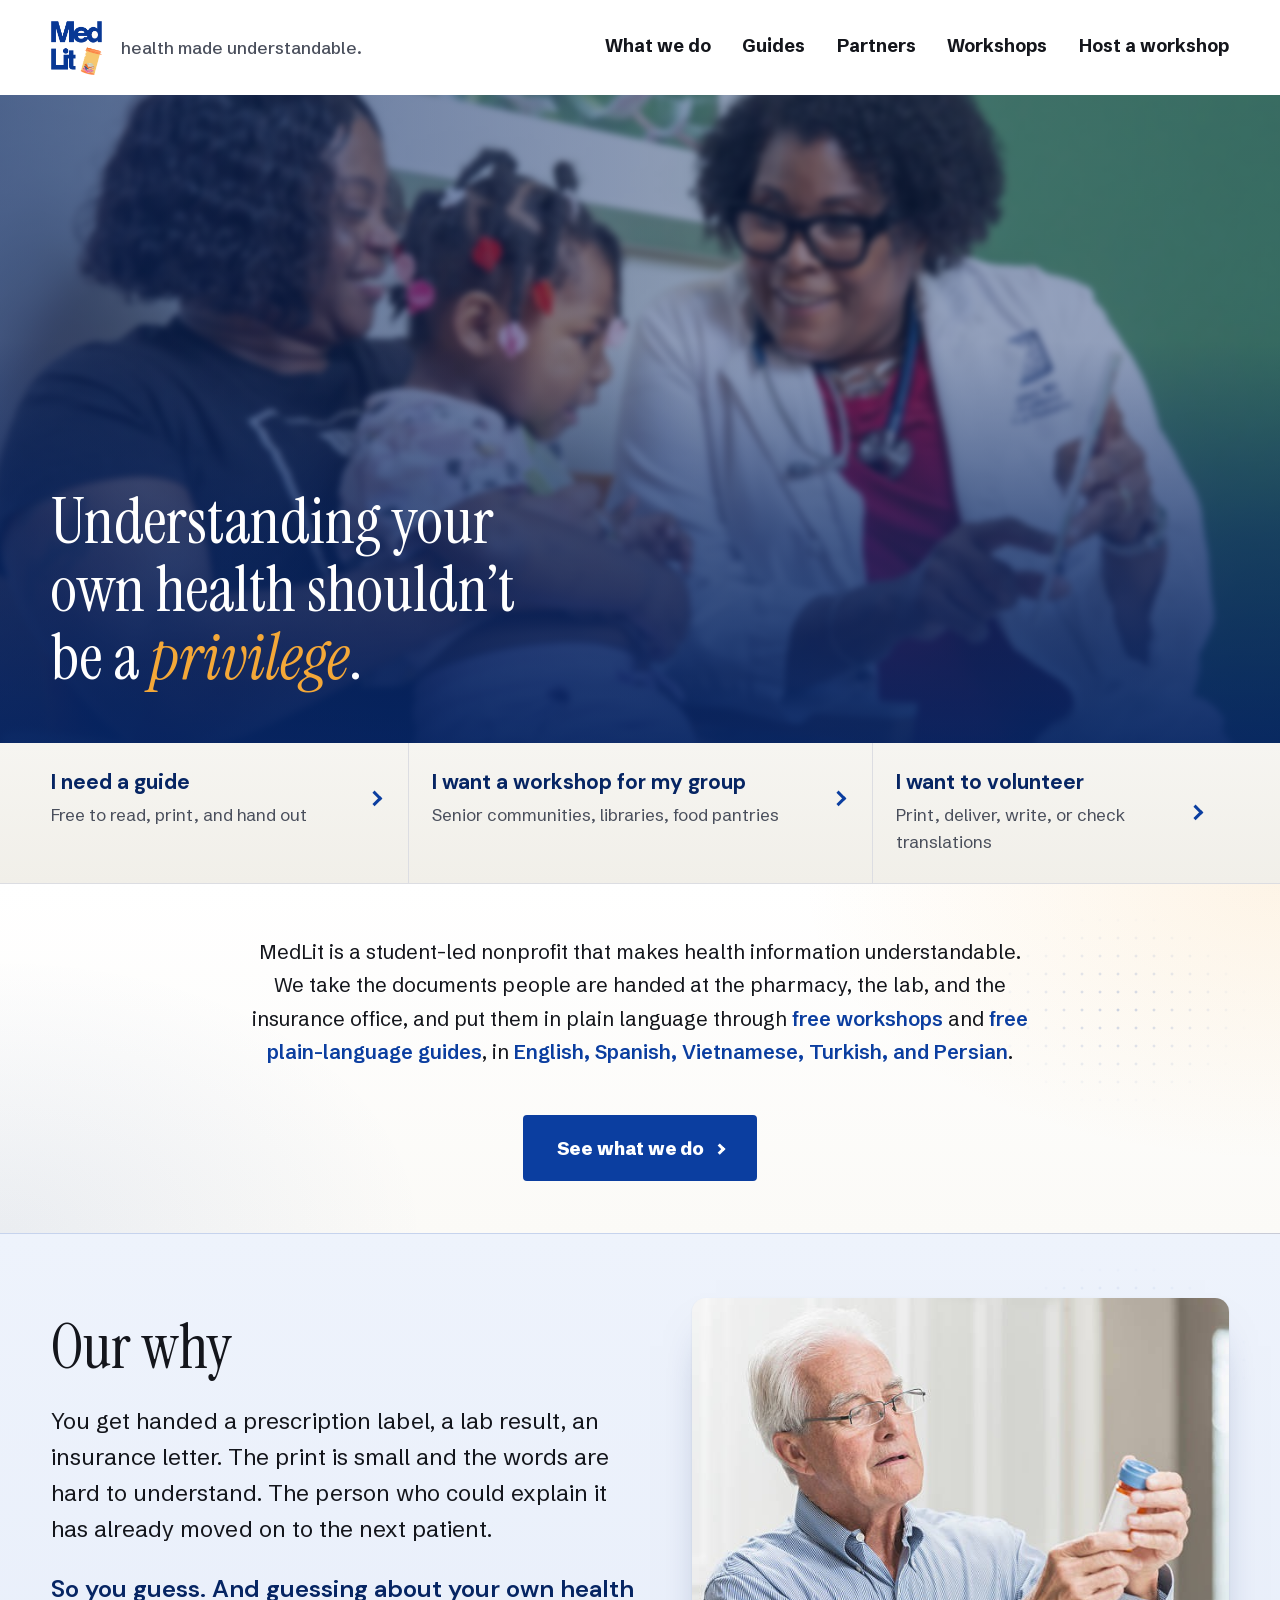
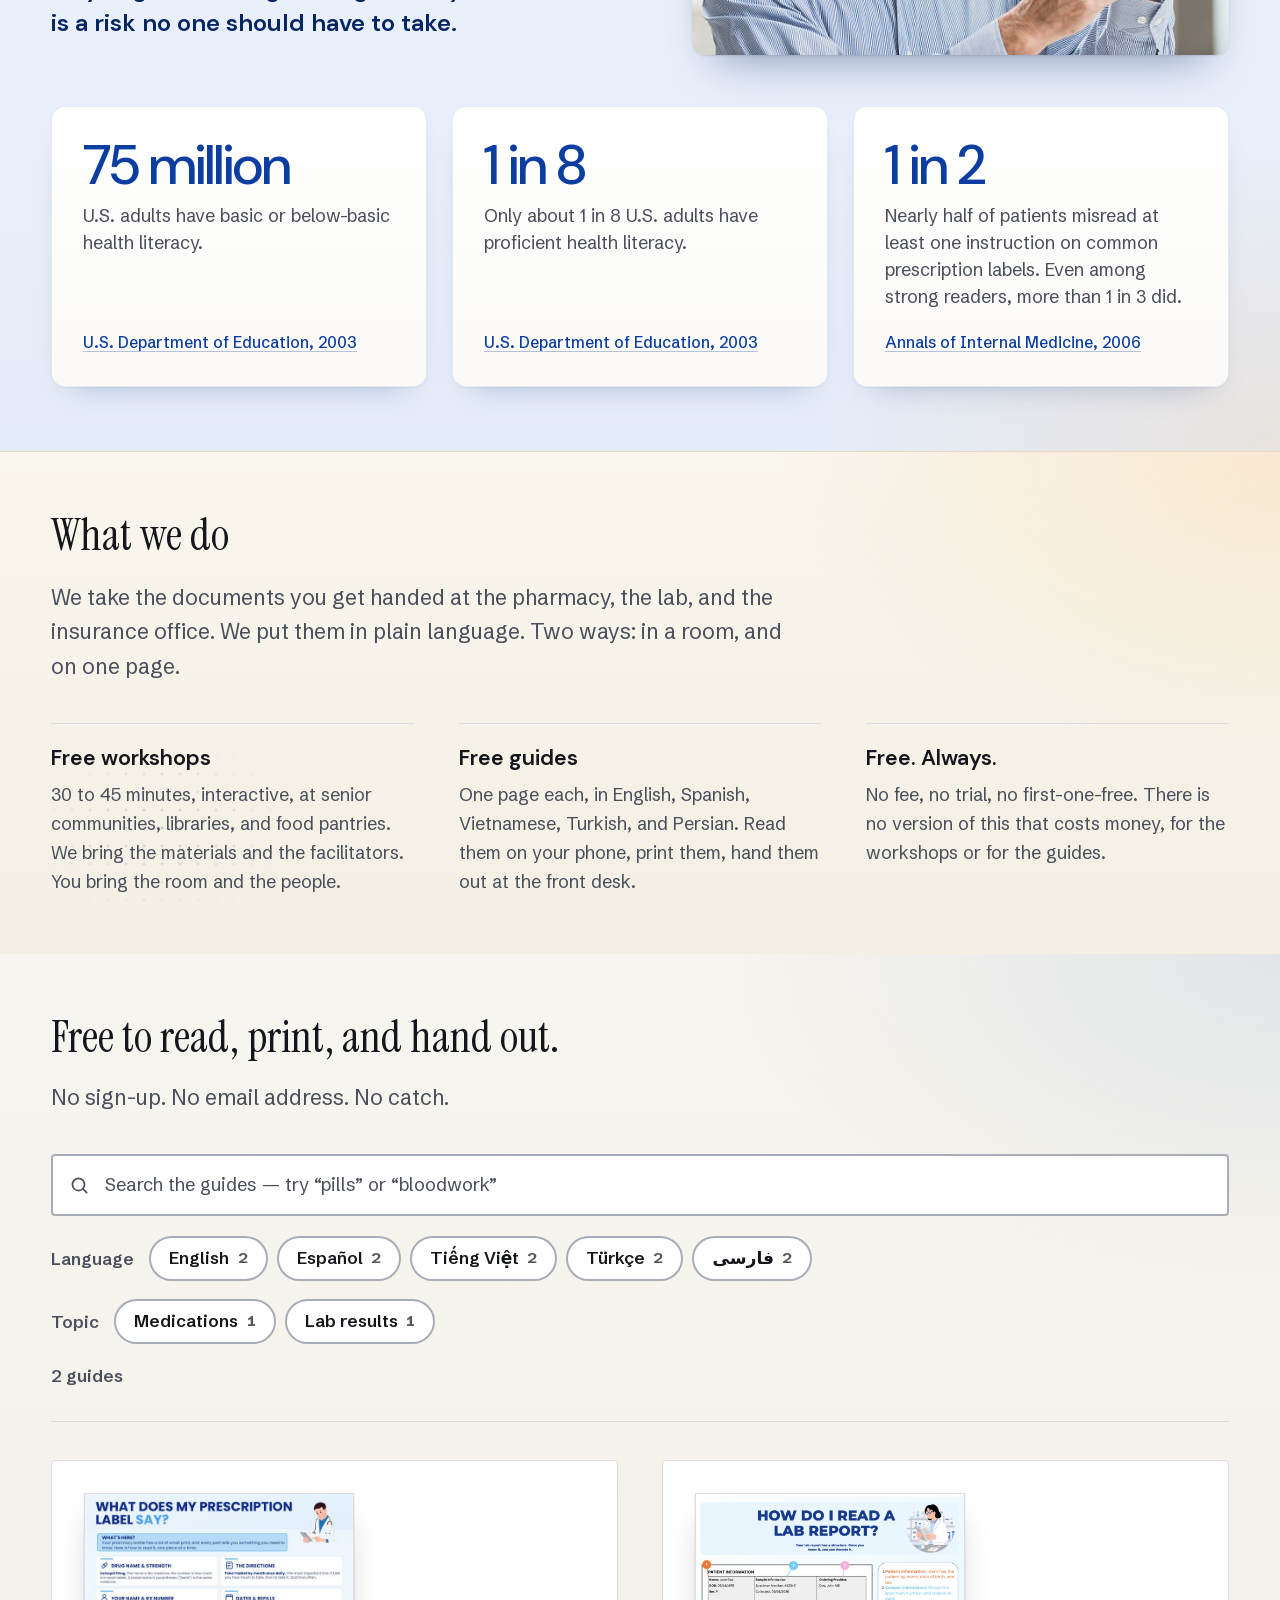
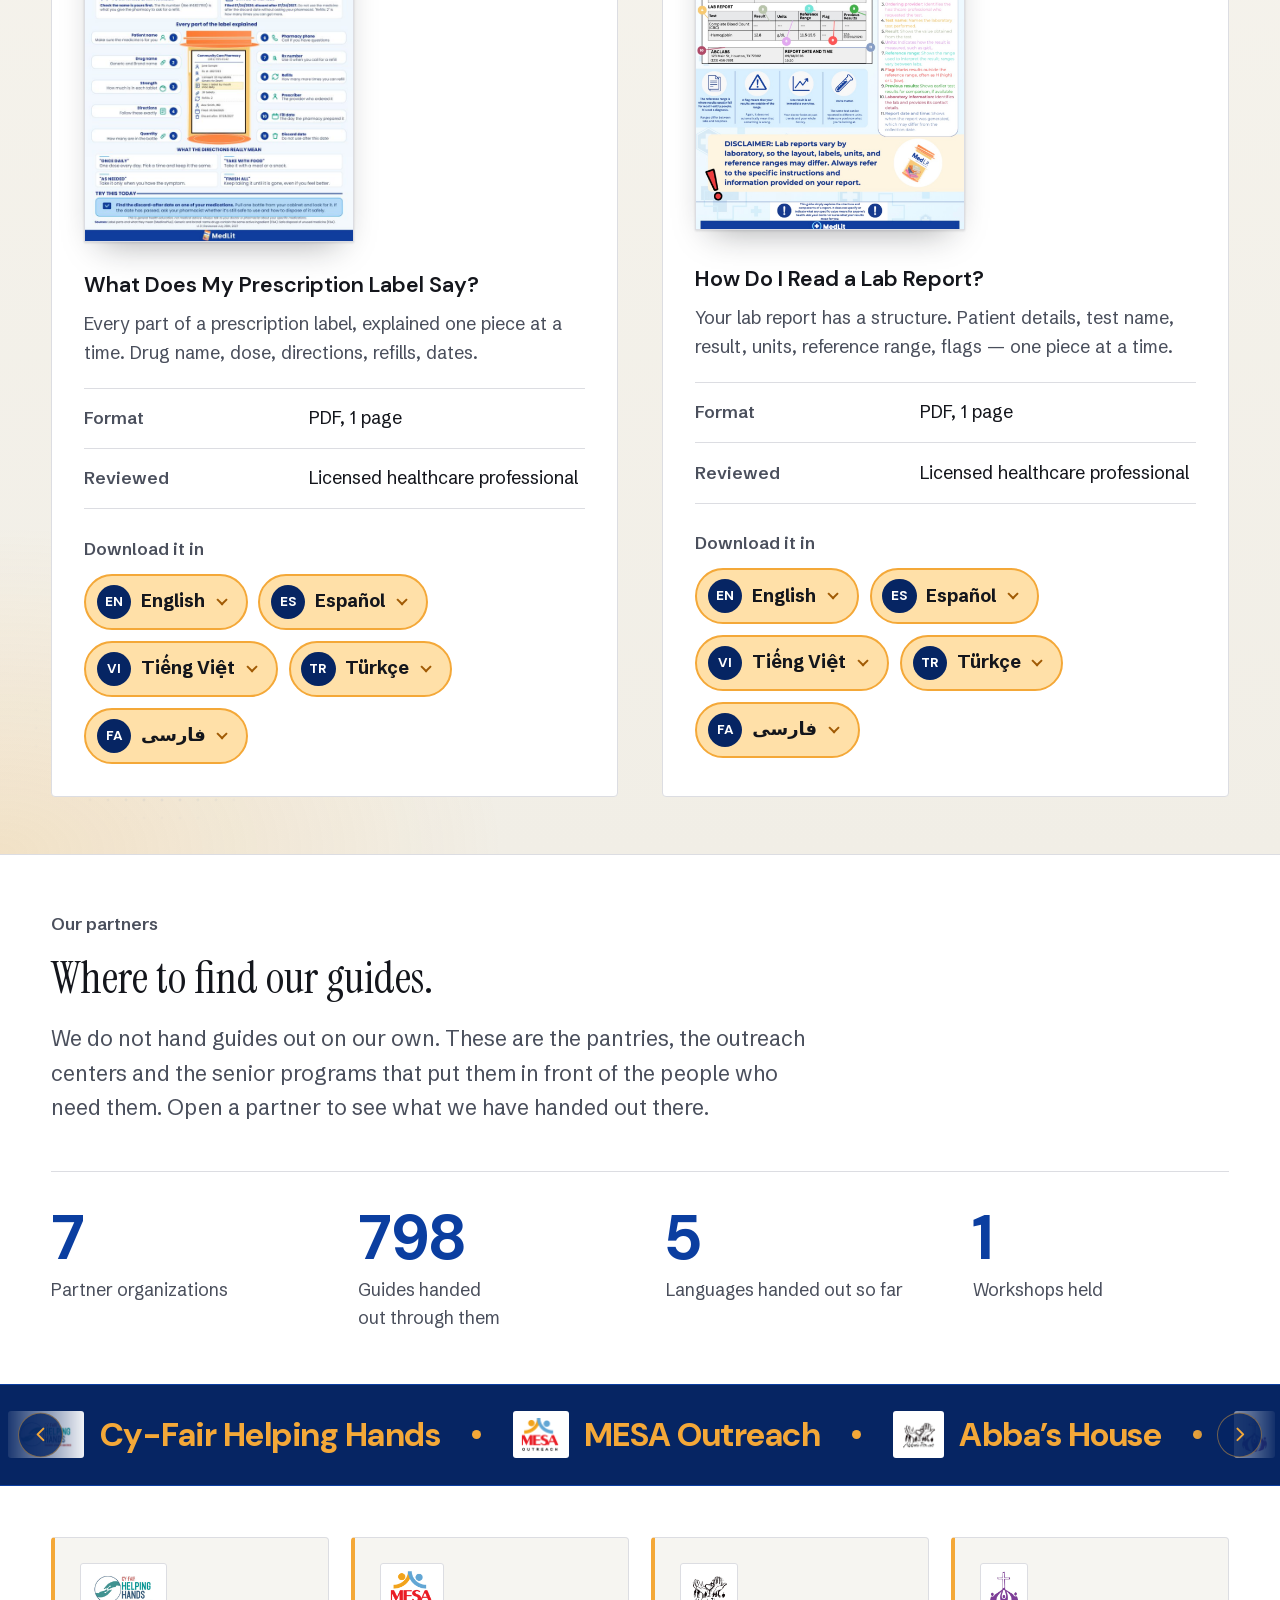
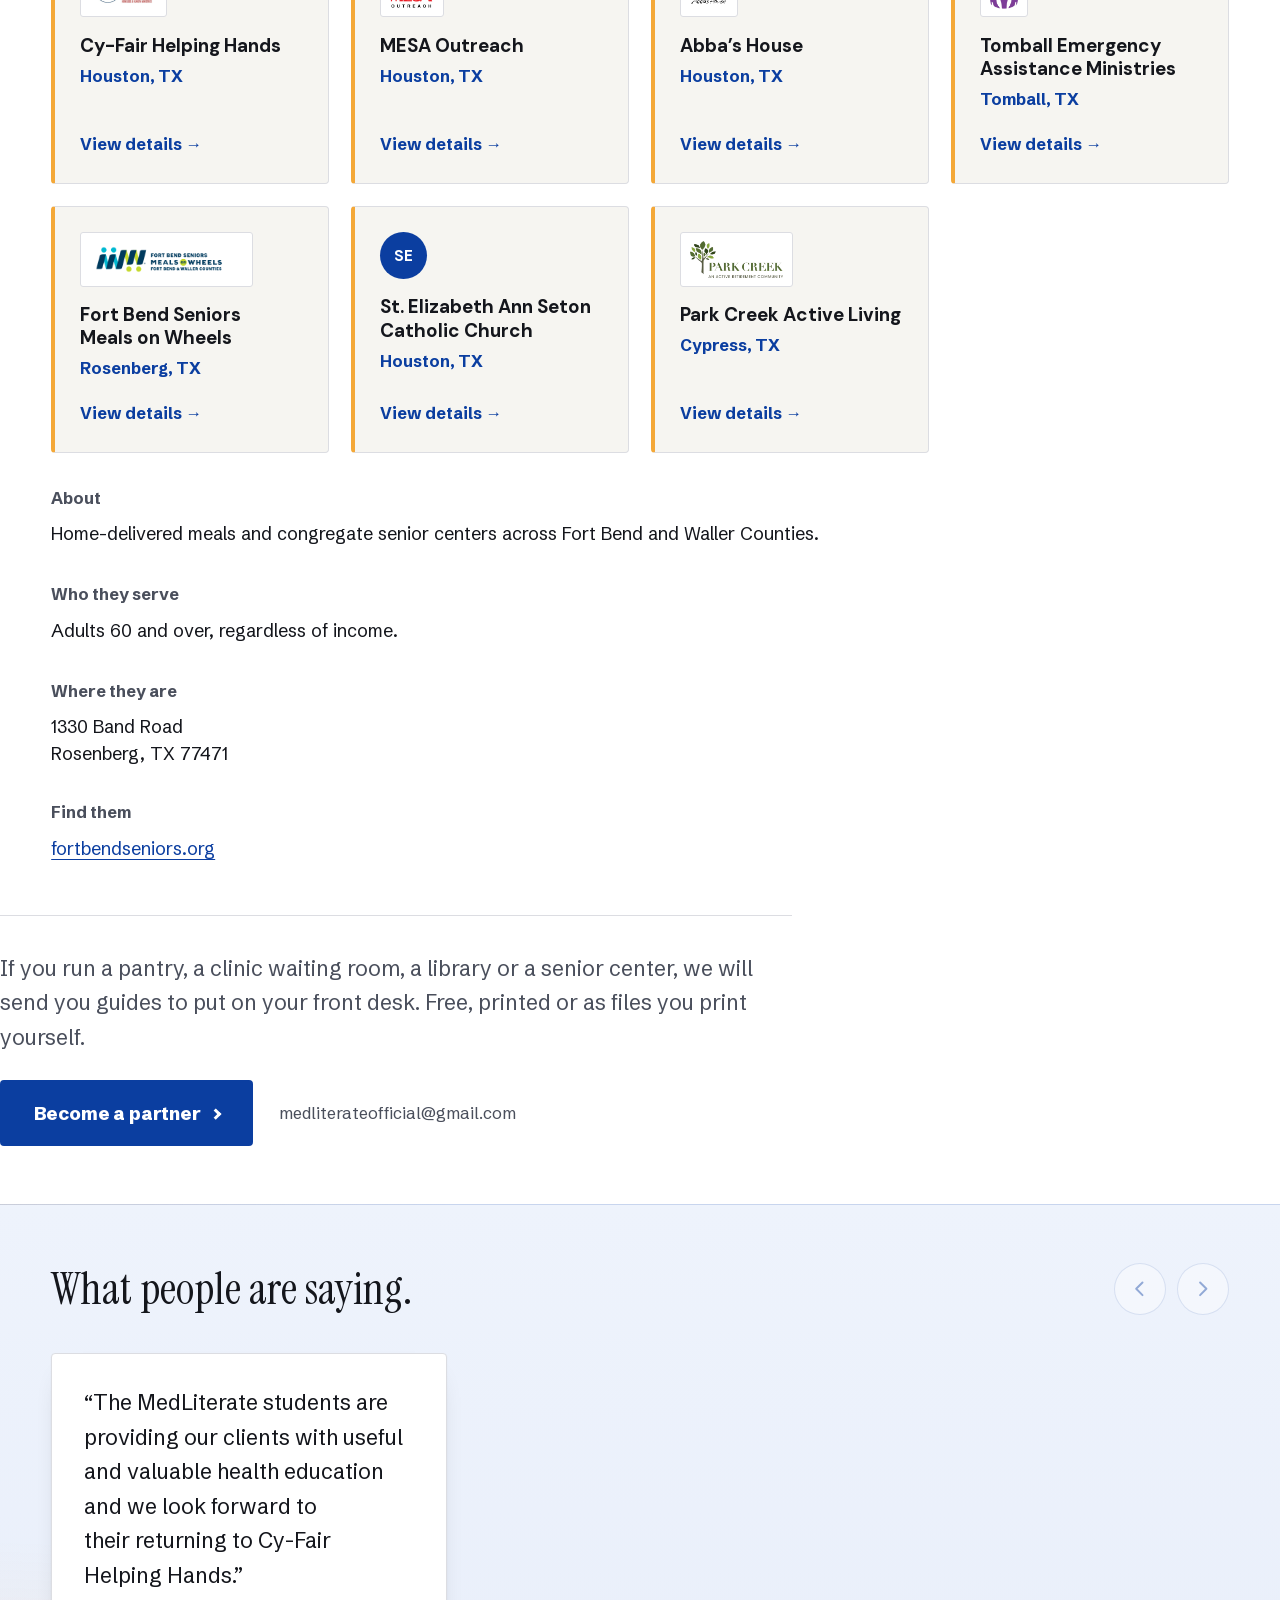
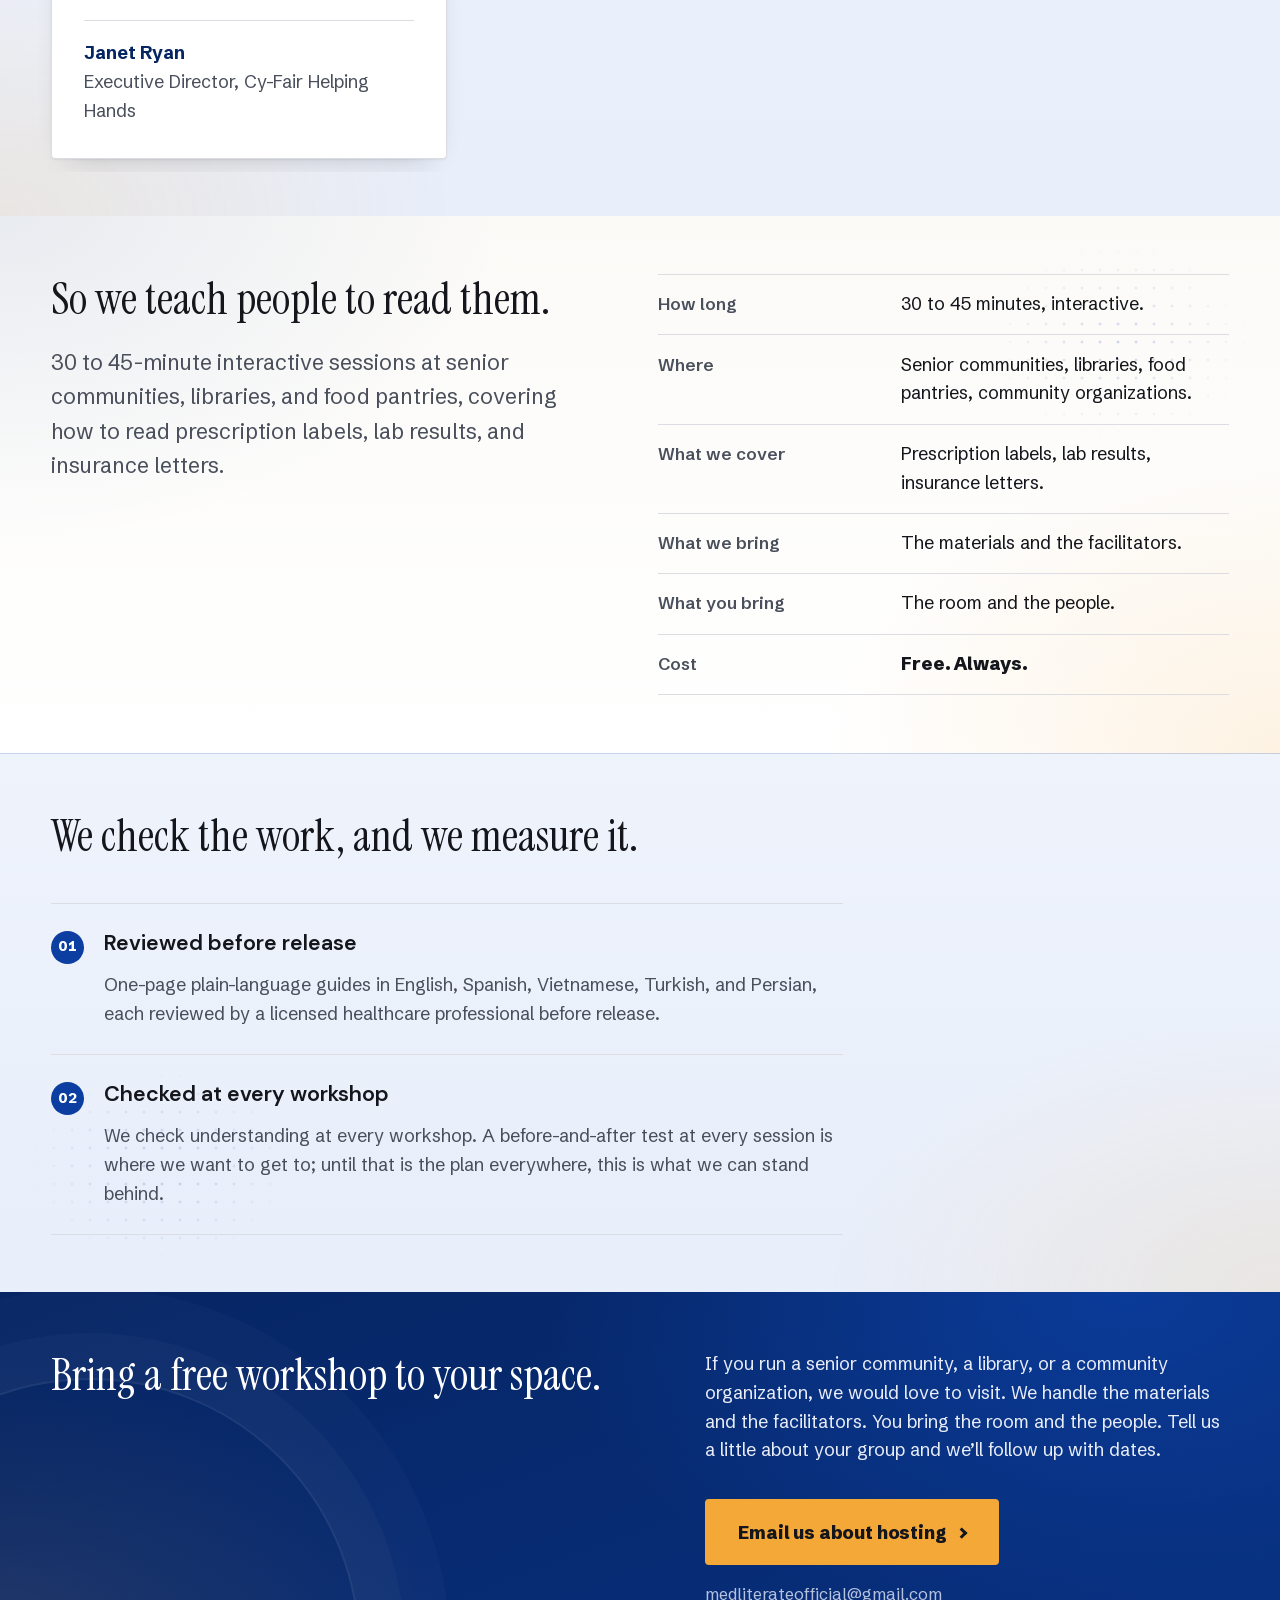
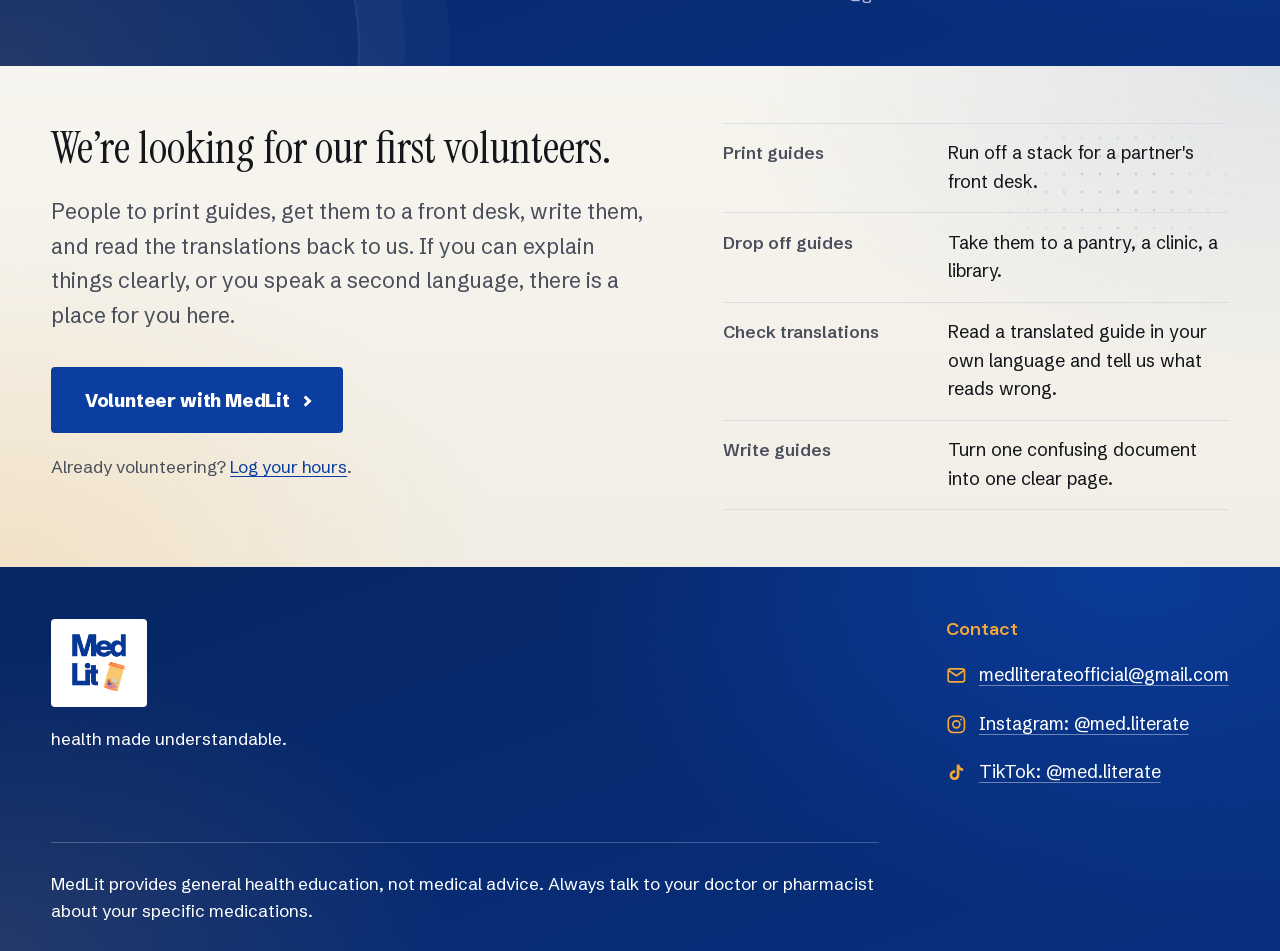
==== commit ec63ece4: "Carousel names open their card, and it scrolls forever both ways CLICKING A NAME opens that partner'" ====
--- a/index.html
+++ b/index.html
@@ -20,14 +20,24 @@
        so it always matches the page.
        If the site ever moves, the four URLs below change with it.
        ============================================================ -->
-  <link rel="canonical" href="https://amarechiokorafor.github.io/MedLit/">
+  <!-- medliterate.org is the address people are given; the github.io URL is
+       where GitHub Pages happens to serve it from. These four told search
+       engines and every link preview the opposite, so pasting the .org into
+       a DM or an email showed a card headed amarechiokorafor.github.io.
+
+       NO CNAME FILE HERE ON PURPOSE. The domain is pointed at this site from
+       outside the repository (it answers from Cloudflare), and adding a
+       CNAME makes GitHub Pages claim the domain too. If those two disagree
+       the live site goes down, so whoever owns that DNS should make that
+       change, not this file. -->
+  <link rel="canonical" href="https://medliterate.org/">
   <meta name="theme-color" content="#f4a838">
   <meta property="og:type" content="website">
   <meta property="og:site_name" content="MedLit">
   <meta property="og:title" content="MedLit">
   <meta property="og:description" content="A student-led nonprofit that makes health information understandable. Free workshops and free plain-language guides.">
-  <meta property="og:url" content="https://amarechiokorafor.github.io/MedLit/">
-  <meta property="og:image" content="https://amarechiokorafor.github.io/MedLit/assets/og-image.jpg">
+  <meta property="og:url" content="https://medliterate.org/">
+  <meta property="og:image" content="https://medliterate.org/assets/og-image.jpg">
   <meta property="og:image:width" content="1200">
   <meta property="og:image:height" content="630">
   <meta property="og:image:alt" content="Understanding your own health shouldn't be a privilege. Free workshops and free plain-language guides.">
@@ -48,7 +58,7 @@
        index.html itself can't be versioned this way — that one is the
        browser's own cache, cleared by a hard reload (Cmd/Ctrl + Shift + R)
        or by opening the URL with ?anything on the end. -->
-  <link rel="stylesheet" href="styles.css?v=37">
+  <link rel="stylesheet" href="styles.css?v=39">
 
   <!-- Motion is opt-in, and this is the opt-in. The stylesheet only hides a
        block before revealing it when `js` is present, so if this script never
@@ -68,8 +78,8 @@
     "name": "MedLit",
     "slogan": "health made understandable.",
     "description": "A student-led nonprofit that makes health information understandable. Free workshops and free plain-language guides to prescription labels, lab results, and insurance letters.",
-    "url": "https://amarechiokorafor.github.io/MedLit/",
-    "logo": "https://amarechiokorafor.github.io/MedLit/assets/medlit-logo.png",
+    "url": "https://medliterate.org/",
+    "logo": "https://medliterate.org/assets/medlit-logo.png",
     "email": "medliterateofficial@gmail.com",
     "sameAs": [
       "https://www.instagram.com/med.literate/",
@@ -652,73 +662,175 @@
 
         <div class="ribbon__view">
           <div class="ribbon__track">
-            <ul class="ribbon__set" role="list">
+          <ul class="ribbon__set" role="list">
             <li>
-              <img class="ribbon__logo" src="assets/logos/cy-fair-helping-hands.png" alt=""
-                   width="246" height="140" loading="lazy">
-              Cy-Fair Helping Hands
+              <button class="ribbon__name" type="button" tabindex="-1"
+                      data-opens="p-cyfair">
+                <img class="ribbon__logo" src="assets/logos/cy-fair-helping-hands.png" alt=""
+                     width="246" height="140" loading="lazy">
+                Cy-Fair Helping Hands
+              </button>
             </li>
             <li>
-              <img class="ribbon__logo" src="assets/logos/mesa-outreach.png" alt=""
-                   width="160" height="140" loading="lazy">
-              MESA Outreach
+              <button class="ribbon__name" type="button" tabindex="-1"
+                      data-opens="p-mesa">
+                <img class="ribbon__logo" src="assets/logos/mesa-outreach.png" alt=""
+                     width="160" height="140" loading="lazy">
+                MESA Outreach
+              </button>
             </li>
             <li>
-              <img class="ribbon__logo" src="assets/logos/abbas-house.png" alt=""
-                   width="140" height="140" loading="lazy">
-              Abba&rsquo;s House
+              <button class="ribbon__name" type="button" tabindex="-1"
+                      data-opens="p-abbas">
+                <img class="ribbon__logo" src="assets/logos/abbas-house.png" alt=""
+                     width="140" height="140" loading="lazy">
+                Abba&rsquo;s House
+              </button>
             </li>
             <li>
-              <img class="ribbon__logo" src="assets/logos/team-tomball.png" alt=""
-                   width="102" height="140" loading="lazy">
-              Tomball Emergency Assistance Ministries
+              <button class="ribbon__name" type="button" tabindex="-1"
+                      data-opens="p-team">
+                <img class="ribbon__logo" src="assets/logos/team-tomball.png" alt=""
+                     width="102" height="140" loading="lazy">
+                Tomball Emergency Assistance Ministries
+              </button>
             </li>
             <li>
-              <img class="ribbon__logo" src="assets/logos/fort-bend-seniors.png" alt=""
-                   width="420" height="101" loading="lazy">
-              Fort Bend Seniors Meals on Wheels
+              <button class="ribbon__name" type="button" tabindex="-1"
+                      data-opens="p-fortbend">
+                <img class="ribbon__logo" src="assets/logos/fort-bend-seniors.png" alt=""
+                     width="420" height="101" loading="lazy">
+                Fort Bend Seniors Meals on Wheels
+              </button>
             </li>
-            <li>St. Elizabeth Ann Seton Catholic Church</li>
             <li>
-              <img class="ribbon__logo" src="assets/logos/park-creek.png" alt=""
-                   width="343" height="140" loading="lazy">
-              Park Creek Active Living
+              <button class="ribbon__name" type="button" tabindex="-1"
+                      data-opens="p-seton">
+                St. Elizabeth Ann Seton Catholic Church
+              </button>
+            </li>
+            <li>
+              <button class="ribbon__name" type="button" tabindex="-1"
+                      data-opens="p-parkcreek">
+                <img class="ribbon__logo" src="assets/logos/park-creek.png" alt=""
+                     width="343" height="140" loading="lazy">
+                Park Creek Active Living
+              </button>
             </li>
             </ul>
-            <ul class="ribbon__set" role="list">
+          <ul class="ribbon__set" role="list">
             <li>
-              <img class="ribbon__logo" src="assets/logos/cy-fair-helping-hands.png" alt=""
-                   width="246" height="140" loading="lazy">
-              Cy-Fair Helping Hands
+              <button class="ribbon__name" type="button" tabindex="-1"
+                      data-opens="p-cyfair">
+                <img class="ribbon__logo" src="assets/logos/cy-fair-helping-hands.png" alt=""
+                     width="246" height="140" loading="lazy">
+                Cy-Fair Helping Hands
+              </button>
             </li>
             <li>
-              <img class="ribbon__logo" src="assets/logos/mesa-outreach.png" alt=""
-                   width="160" height="140" loading="lazy">
-              MESA Outreach
+              <button class="ribbon__name" type="button" tabindex="-1"
+                      data-opens="p-mesa">
+                <img class="ribbon__logo" src="assets/logos/mesa-outreach.png" alt=""
+                     width="160" height="140" loading="lazy">
+                MESA Outreach
+              </button>
             </li>
             <li>
-              <img class="ribbon__logo" src="assets/logos/abbas-house.png" alt=""
-                   width="140" height="140" loading="lazy">
-              Abba&rsquo;s House
+              <button class="ribbon__name" type="button" tabindex="-1"
+                      data-opens="p-abbas">
+                <img class="ribbon__logo" src="assets/logos/abbas-house.png" alt=""
+                     width="140" height="140" loading="lazy">
+                Abba&rsquo;s House
+              </button>
             </li>
             <li>
-              <img class="ribbon__logo" src="assets/logos/team-tomball.png" alt=""
-                   width="102" height="140" loading="lazy">
-              Tomball Emergency Assistance Ministries
+              <button class="ribbon__name" type="button" tabindex="-1"
+                      data-opens="p-team">
+                <img class="ribbon__logo" src="assets/logos/team-tomball.png" alt=""
+                     width="102" height="140" loading="lazy">
+                Tomball Emergency Assistance Ministries
+              </button>
             </li>
             <li>
-              <img class="ribbon__logo" src="assets/logos/fort-bend-seniors.png" alt=""
-                   width="420" height="101" loading="lazy">
-              Fort Bend Seniors Meals on Wheels
+              <button class="ribbon__name" type="button" tabindex="-1"
+                      data-opens="p-fortbend">
+                <img class="ribbon__logo" src="assets/logos/fort-bend-seniors.png" alt=""
+                     width="420" height="101" loading="lazy">
+                Fort Bend Seniors Meals on Wheels
+              </button>
             </li>
-            <li>St. Elizabeth Ann Seton Catholic Church</li>
             <li>
-              <img class="ribbon__logo" src="assets/logos/park-creek.png" alt=""
-                   width="343" height="140" loading="lazy">
-              Park Creek Active Living
+              <button class="ribbon__name" type="button" tabindex="-1"
+                      data-opens="p-seton">
+                St. Elizabeth Ann Seton Catholic Church
+              </button>
+            </li>
+            <li>
+              <button class="ribbon__name" type="button" tabindex="-1"
+                      data-opens="p-parkcreek">
+                <img class="ribbon__logo" src="assets/logos/park-creek.png" alt=""
+                     width="343" height="140" loading="lazy">
+                Park Creek Active Living
+              </button>
             </li>
             </ul>
-          </div>
+          <ul class="ribbon__set" role="list">
+            <li>
+              <button class="ribbon__name" type="button" tabindex="-1"
+                      data-opens="p-cyfair">
+                <img class="ribbon__logo" src="assets/logos/cy-fair-helping-hands.png" alt=""
+                     width="246" height="140" loading="lazy">
+                Cy-Fair Helping Hands
+              </button>
+            </li>
+            <li>
+              <button class="ribbon__name" type="button" tabindex="-1"
+                      data-opens="p-mesa">
+                <img class="ribbon__logo" src="assets/logos/mesa-outreach.png" alt=""
+                     width="160" height="140" loading="lazy">
+                MESA Outreach
+              </button>
+            </li>
+            <li>
+              <button class="ribbon__name" type="button" tabindex="-1"
+                      data-opens="p-abbas">
+                <img class="ribbon__logo" src="assets/logos/abbas-house.png" alt=""
+                     width="140" height="140" loading="lazy">
+                Abba&rsquo;s House
+              </button>
+            </li>
+            <li>
+              <button class="ribbon__name" type="button" tabindex="-1"
+                      data-opens="p-team">
+                <img class="ribbon__logo" src="assets/logos/team-tomball.png" alt=""
+                     width="102" height="140" loading="lazy">
+                Tomball Emergency Assistance Ministries
+              </button>
+            </li>
+            <li>
+              <button class="ribbon__name" type="button" tabindex="-1"
+                      data-opens="p-fortbend">
+                <img class="ribbon__logo" src="assets/logos/fort-bend-seniors.png" alt=""
+                     width="420" height="101" loading="lazy">
+                Fort Bend Seniors Meals on Wheels
+              </button>
+            </li>
+            <li>
+              <button class="ribbon__name" type="button" tabindex="-1"
+                      data-opens="p-seton">
+                St. Elizabeth Ann Seton Catholic Church
+              </button>
+            </li>
+            <li>
+              <button class="ribbon__name" type="button" tabindex="-1"
+                      data-opens="p-parkcreek">
+                <img class="ribbon__logo" src="assets/logos/park-creek.png" alt=""
+                     width="343" height="140" loading="lazy">
+                Park Creek Active Living
+              </button>
+            </li>
+            </ul>
+                  </div>
         </div>
 
         <button class="ribbon__arrow ribbon__arrow--next" type="button" tabindex="-1" hidden>
@@ -2117,7 +2229,10 @@
     // links stay what they already are: jump links to visible panels.
     // ----------------------------------------------------------------
     (function () {
-      var links = document.querySelectorAll('.pcard[data-opens]');
+      // Any control carrying data-opens, not just the cards: the ribbon's
+      // names are buttons with the same attribute, so they open the same
+      // panel through the same path.
+      var links = document.querySelectorAll('[data-opens]');
       if (!links.length) return;
 
       var modal = document.createElement('dialog');
@@ -2211,7 +2326,14 @@
           // Let a modified click do the ordinary thing — open in a new tab,
           // copy the link — rather than swallowing it.
           if (e.metaKey || e.ctrlKey || e.shiftKey || e.altKey || e.button) return;
-          if (open(a.getAttribute('data-opens'), a)) e.preventDefault();
+          var id = a.getAttribute('data-opens');
+          // Focus returns to the CARD, even when the ribbon opened the panel.
+          // The ribbon's buttons are tabindex="-1" inside an aria-hidden band:
+          // putting focus back on one would park it somewhere a screen reader
+          // has been told does not exist.
+          var back = a.classList.contains('pcard')
+            ? a : (document.querySelector('.pcard[data-opens="' + id + '"]') || a);
+          if (open(id, back)) e.preventDefault();
         });
       });
     })();
@@ -2264,7 +2386,41 @@
       var RESUME_AFTER = 1000;
       function hold(ms) { until = Date.now() + ms; }
 
-      function half() { return track.scrollWidth / 2; }
+      // The width of ONE copy of the list. The track holds three identical
+      // copies, so moving the scroll position by exactly one copy lands on
+      // the same pixels and nothing appears to move.
+      function span() {
+        var set = track.querySelector('.ribbon__set');
+        return set ? set.getBoundingClientRect().width : 0;
+      }
+
+      // INFINITE IN BOTH DIRECTIONS. A scroll container has ends, so the
+      // trick is never to let anyone reach one: when the position drifts
+      // past a copy's width it jumps back by exactly that width, and since
+      // the copies are identical the jump cannot be seen.
+      //
+      // Both directions matter and only one used to work — scrolling right
+      // wrapped, scrolling LEFT hit scrollLeft 0 and stopped dead, which is
+      // the thing that felt broken.
+      //
+      // THREE COPIES, NOT TWO, and that is a real constraint rather than
+      // belt and braces. Wrapping needs somewhere to wrap to, so the track
+      // must stay wider than the window by at least one copy. With two
+      // copies that means one copy has to be wider than the viewport, and on
+      // a 2560px display this list is not. Three makes the margin two copies
+      // wide, which nothing realistic beats.
+      // The position is kept inside the MIDDLE copy — [w, 2w) — never near
+      // an end. Wrapping only at the very edge is not enough: a swipe left
+      // decelerates into scrollLeft 0, the browser clamps there, and the
+      // momentum dies before any wrap can fire. Parked in the middle there
+      // is a full copy of runway in each direction, so a flick never reaches
+      // an edge to be stopped by.
+      function wrap() {
+        var w = span();
+        if (!w) return;
+        if (view.scrollLeft >= 2 * w)  { mine = Date.now(); view.scrollLeft -= w; }
+        else if (view.scrollLeft < w)  { mine = Date.now(); view.scrollLeft += w; }
+      }
 
       function tick(now) {
         frame = requestAnimationFrame(tick);
@@ -2276,7 +2432,7 @@
         if (paused || Date.now() < until) return;
         mine = Date.now();                  // this write is ours, not theirs
         view.scrollLeft += PX_PER_SEC * dt;
-        if (view.scrollLeft >= half()) view.scrollLeft -= half();
+        wrap();
       }
 
       function start() {
@@ -2308,6 +2464,9 @@
         view.addEventListener(type, function () { hold(RESUME_AFTER); }, { passive: true });
       });
       view.addEventListener('scroll', function () {
+        // Wrap on every scroll, whoever caused it — this is what makes a
+        // trackpad swipe or a finger drag endless rather than just the loop.
+        wrap();
         var now = Date.now();
         if (now - mine < 120) return;     // our own nudge, not theirs
         hold(RESUME_AFTER);
@@ -2323,6 +2482,18 @@
       document.addEventListener('visibilitychange', function () {
         document.hidden ? stop() : sync();
       });
+
+      // Park it in the middle copy to begin with, so the first swipe in
+      // either direction has a copy of runway. Done again once the logos
+      // have loaded, because they change how wide a copy is and the first
+      // measurement is taken before any of them have arrived.
+      function centre() {
+        var w = span();
+        if (w) view.scrollLeft = w;
+      }
+      centre();
+      if (document.readyState !== 'complete') window.addEventListener('load', centre);
+      if (document.fonts && document.fonts.ready) document.fonts.ready.then(centre);
 
       sync();
     })();
--- a/styles.css
+++ b/styles.css
@@ -928,19 +928,33 @@
 .ribbon__view::-webkit-scrollbar { display: none; }
 .ribbon__track { display: flex; width: max-content; }
 .ribbon__set { list-style: none; display: flex; align-items: center; margin: 0; padding: 0; }
-.ribbon__set > li {
+.ribbon__set > li { display: flex; align-items: center; }
+
+/* Each name is a button that opens the same panel its card does. It has to
+   look pressable without turning the ribbon into a row of buttons, so the
+   affordance is the cursor and a lift on hover — the type itself does not
+   change colour, because amber on navy is already the loudest thing here. */
+.ribbon__name {
   display: flex; align-items: center; gap: .85rem; white-space: nowrap;
+  padding: .2rem clamp(1.1rem, 2.5vw, 2.2rem);
+  border: 0; background: none; cursor: pointer;
   font-family: var(--display); font-weight: 700;
   font-size: clamp(1.3rem, .7rem + 1.6vw, 2.1rem);
   line-height: 1.1; letter-spacing: -0.015em;
-  padding-inline: clamp(1.1rem, 2.5vw, 2.2rem);
-}
+  color: var(--amber);
+  transition: transform .18s var(--ease), opacity .18s var(--ease);
+}
+@media (hover: hover) and (pointer: fine) {
+  .ribbon__name:hover { transform: translateY(-2px); }
+  .ribbon__name:hover .ribbon__logo { box-shadow: 0 2px 10px rgba(0, 0, 0, .3); }
+}
+.ribbon__name:active { transform: translateY(0); opacity: .8; }
 /* Same white chip as the cards, for the same reason: these are other
    people's files, some transparent and some flattened onto white, and on
    navy a flattened one would otherwise show as a bright slab. Capped on
    both axes so a wide wordmark cannot swamp a square mark. */
 .ribbon__logo {
-  display: block; box-sizing: content-box; flex: none;
+  display: block; transition: box-shadow .18s var(--ease); box-sizing: content-box; flex: none;
   width: auto; max-width: 7rem; height: auto; max-height: 1.9rem;
   object-fit: contain;
   background: var(--stock); border-radius: 3px; padding: .35rem .45rem;
@@ -950,7 +964,7 @@
    mark, not a decorative bar. */
 .ribbon__set > li::after {
   content: ''; flex: none;
-  width: .5rem; height: .5rem; margin-left: clamp(1.1rem, 2.5vw, 2.2rem);
+  width: .5rem; height: .5rem;
   background: var(--amber); border-radius: 50%;
 }
 
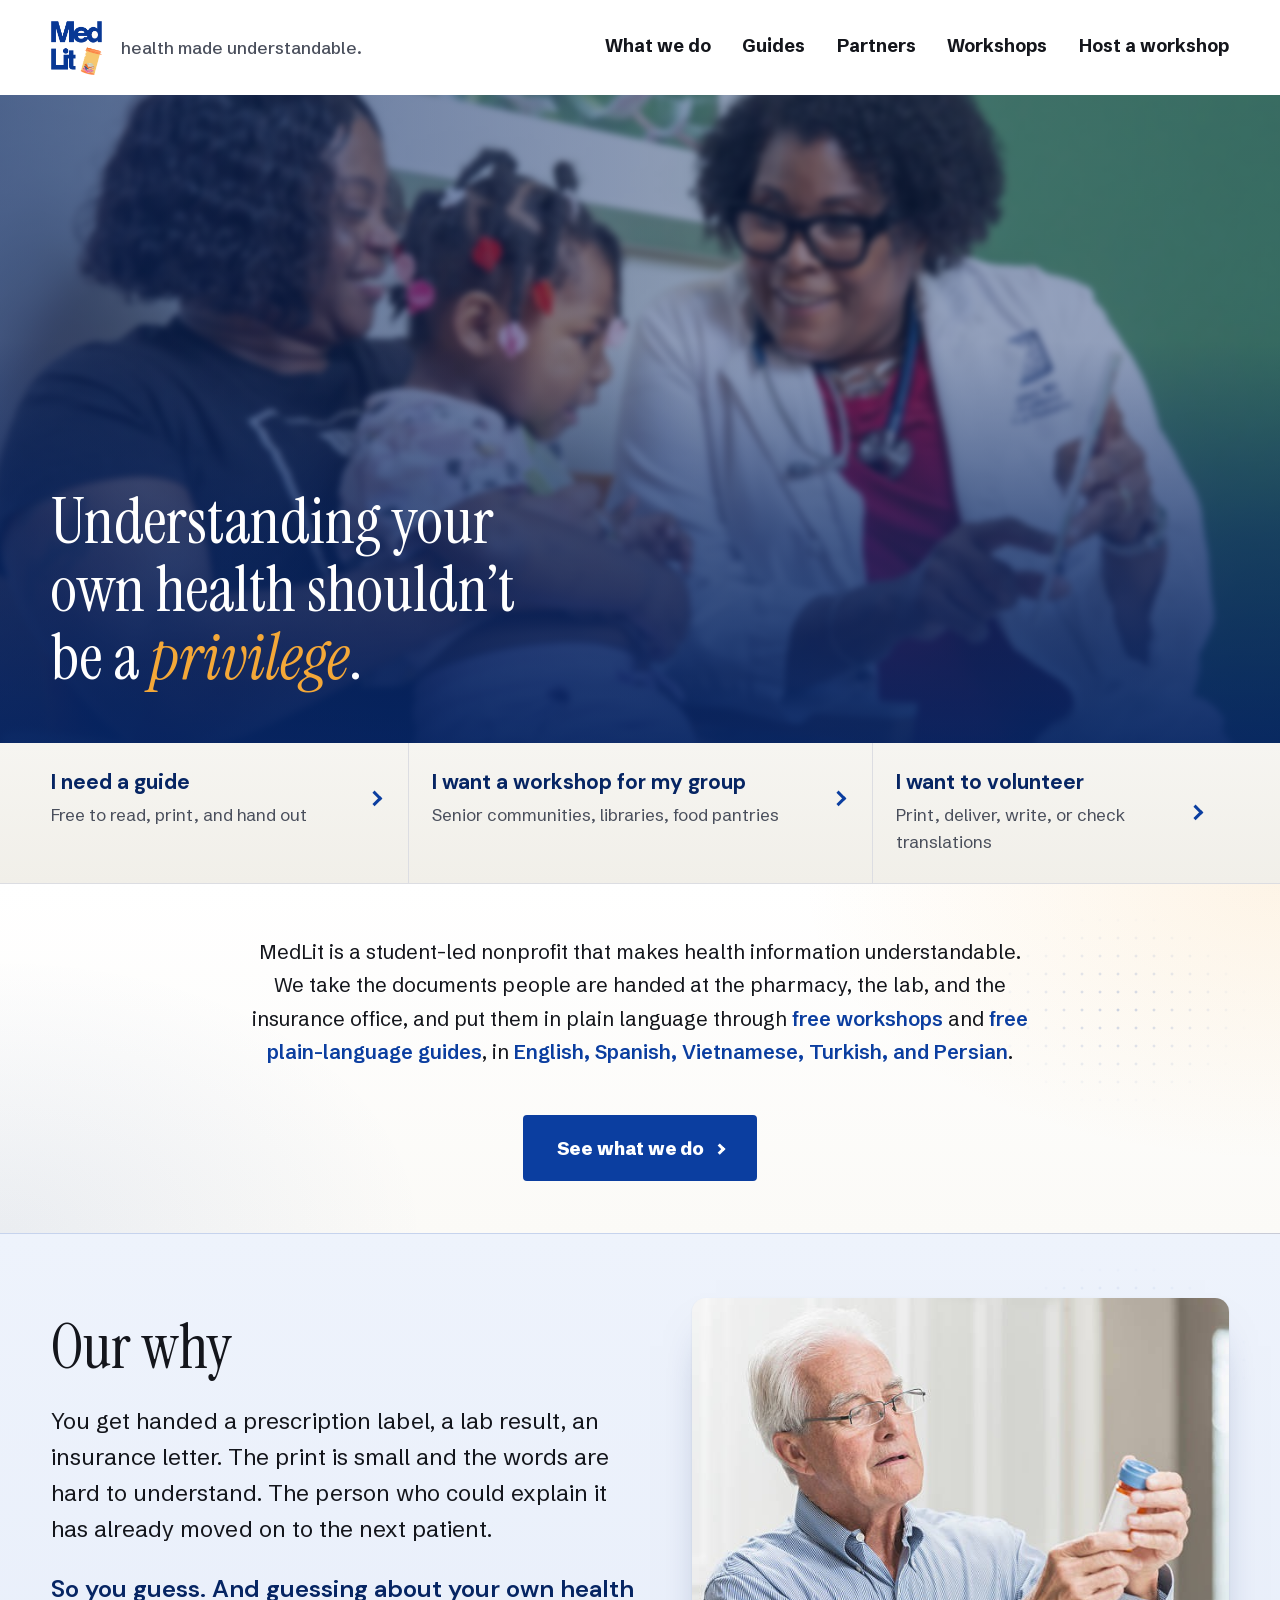
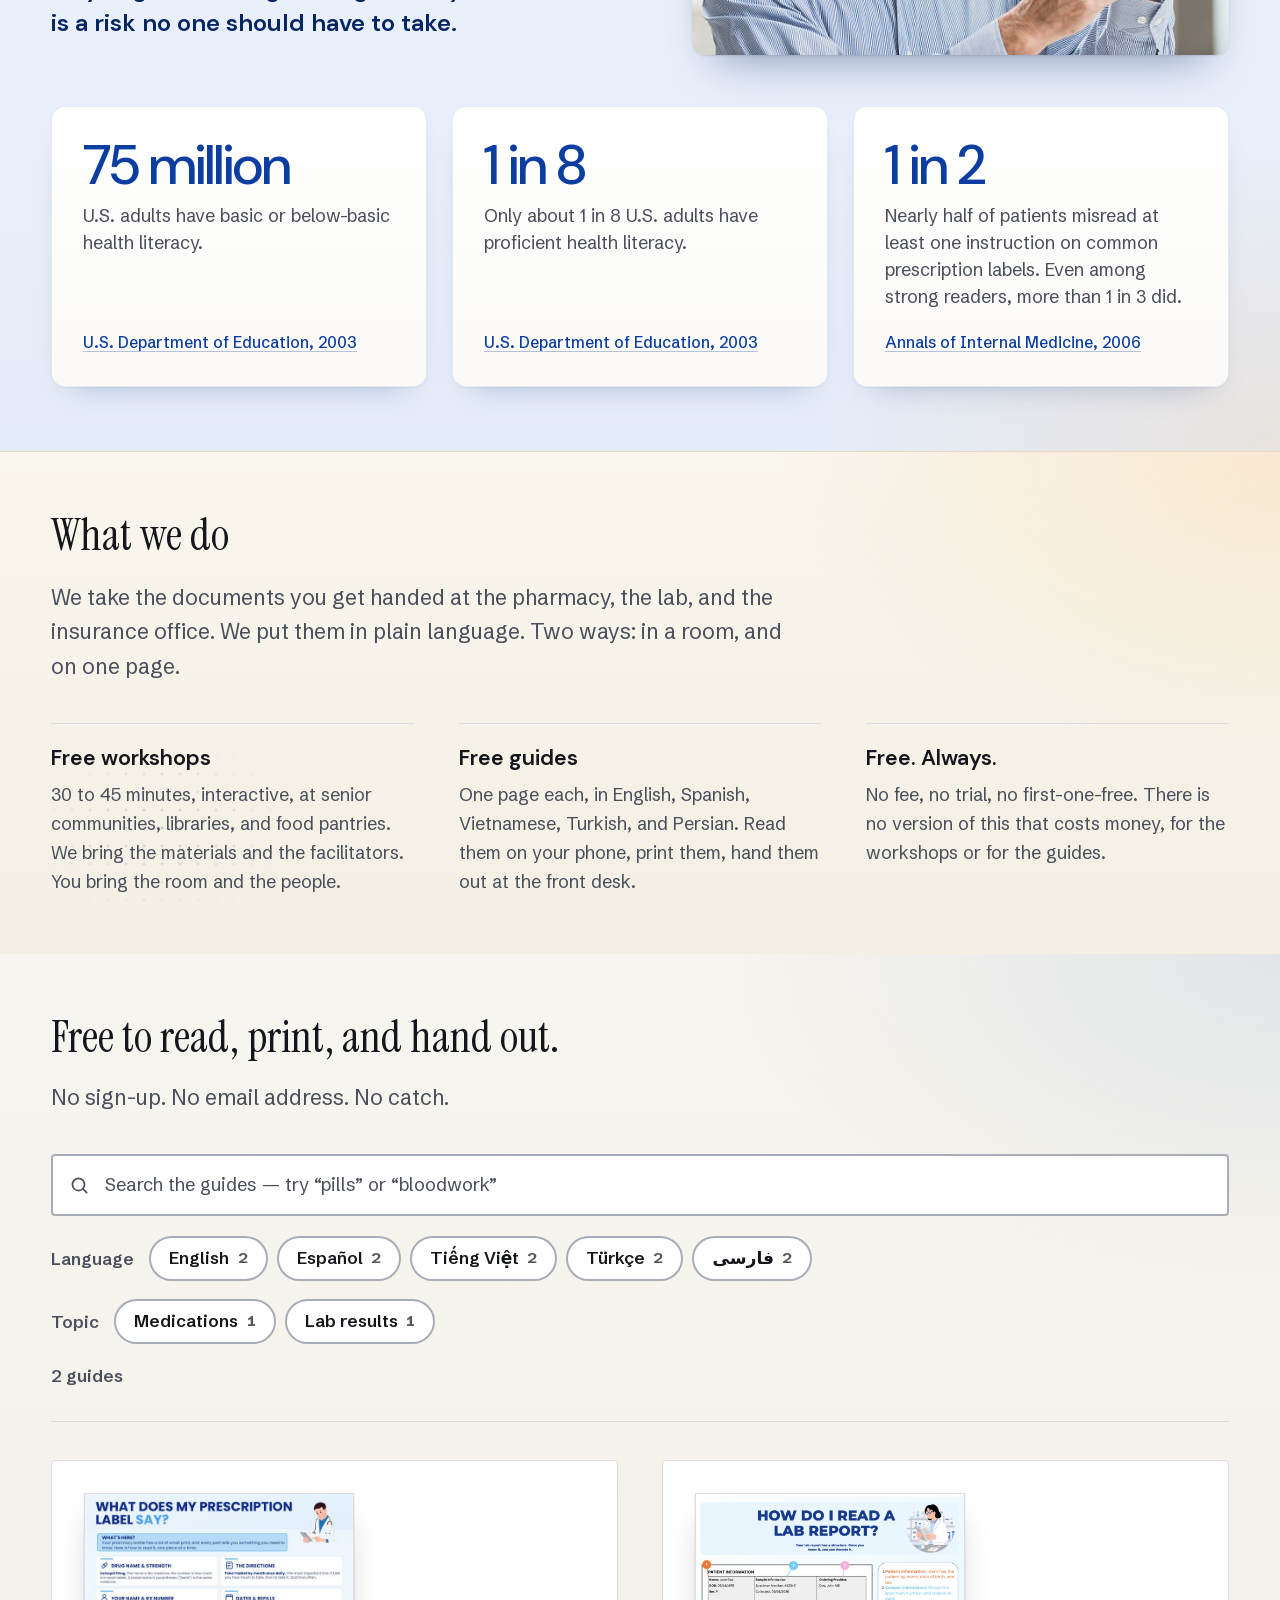
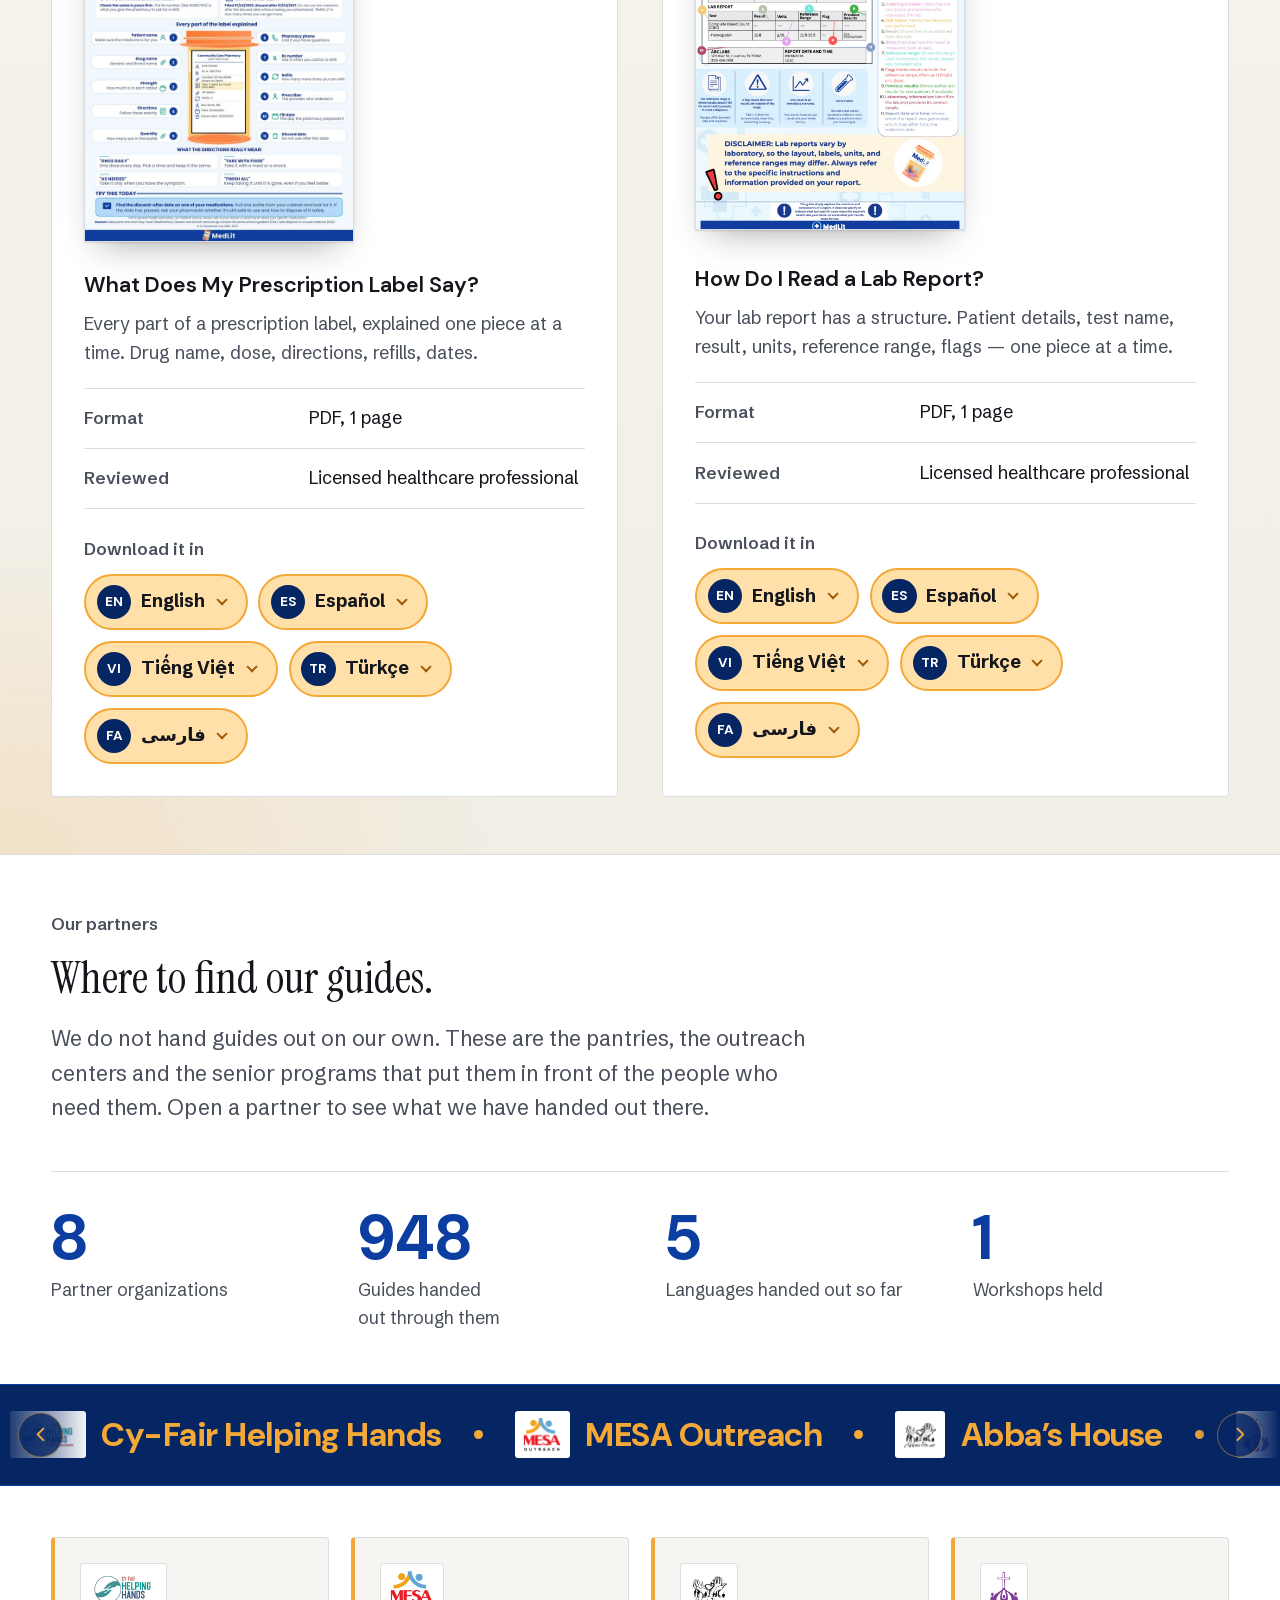
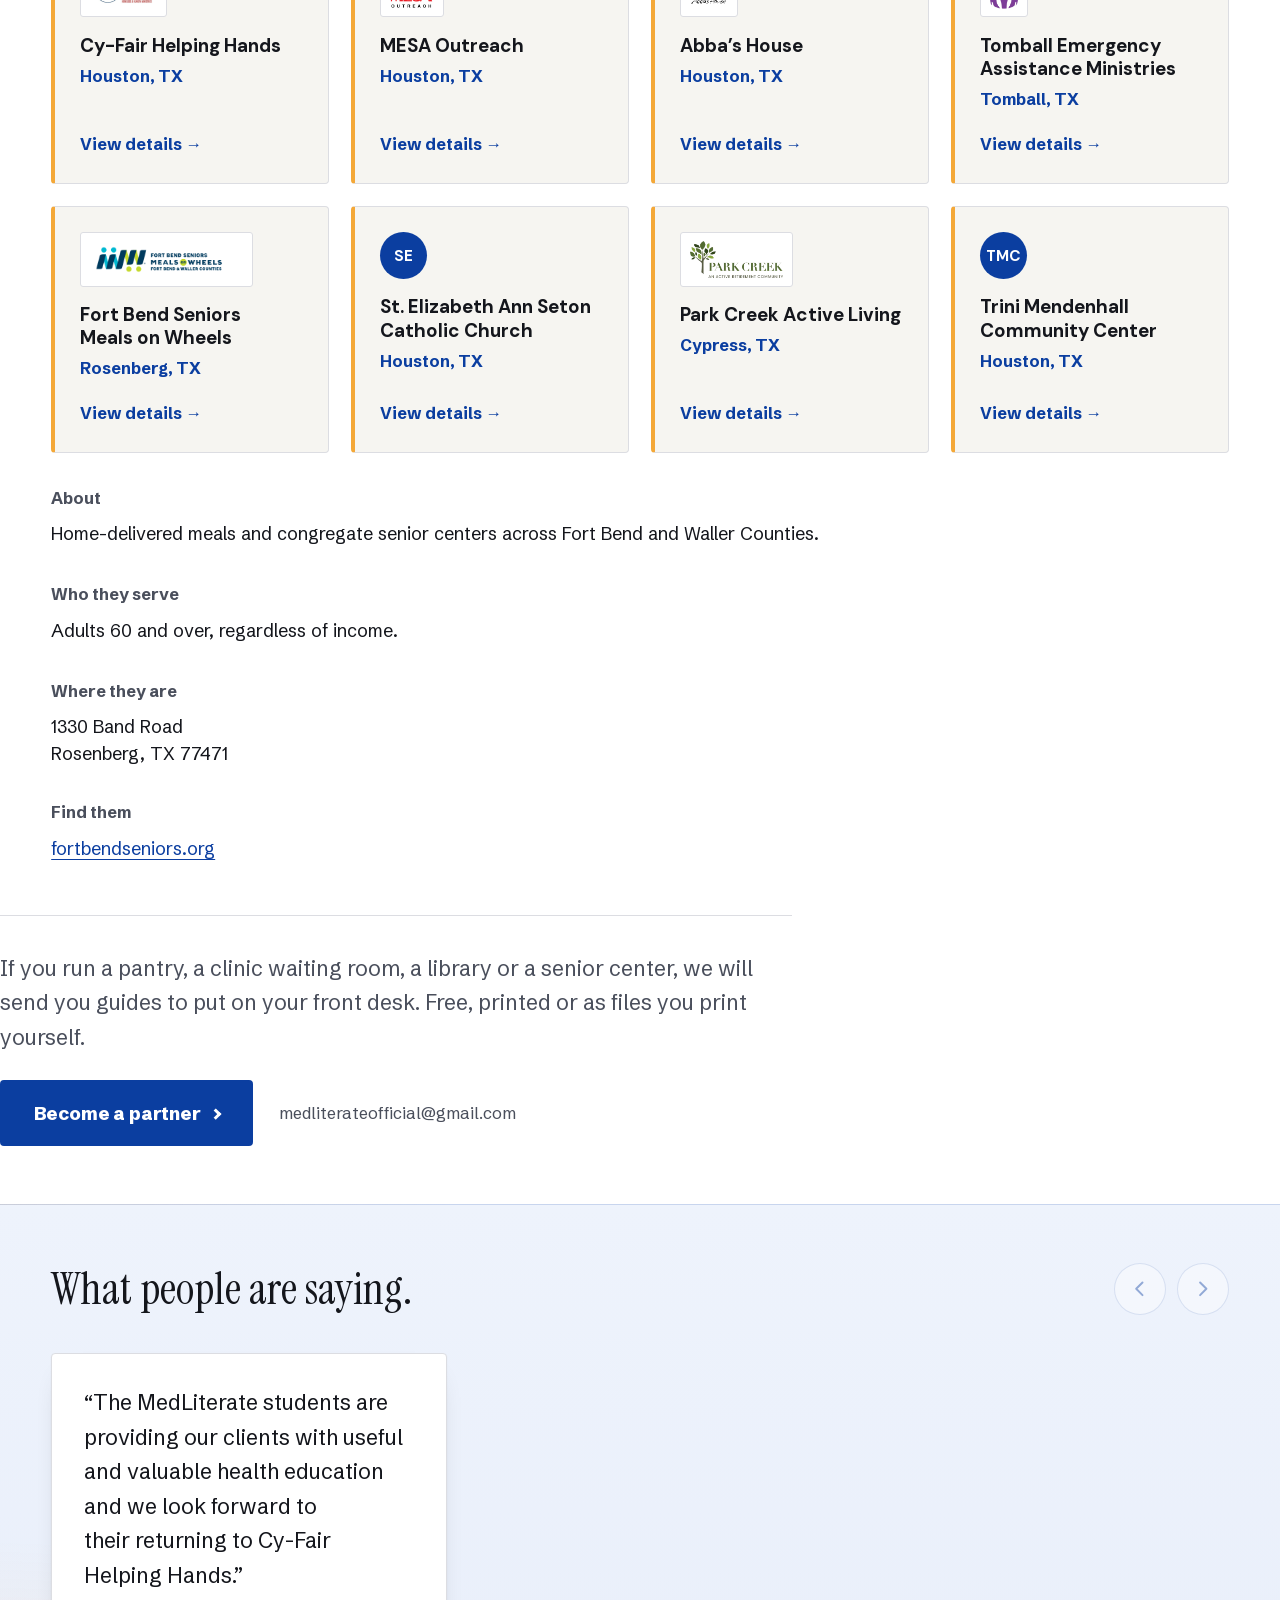
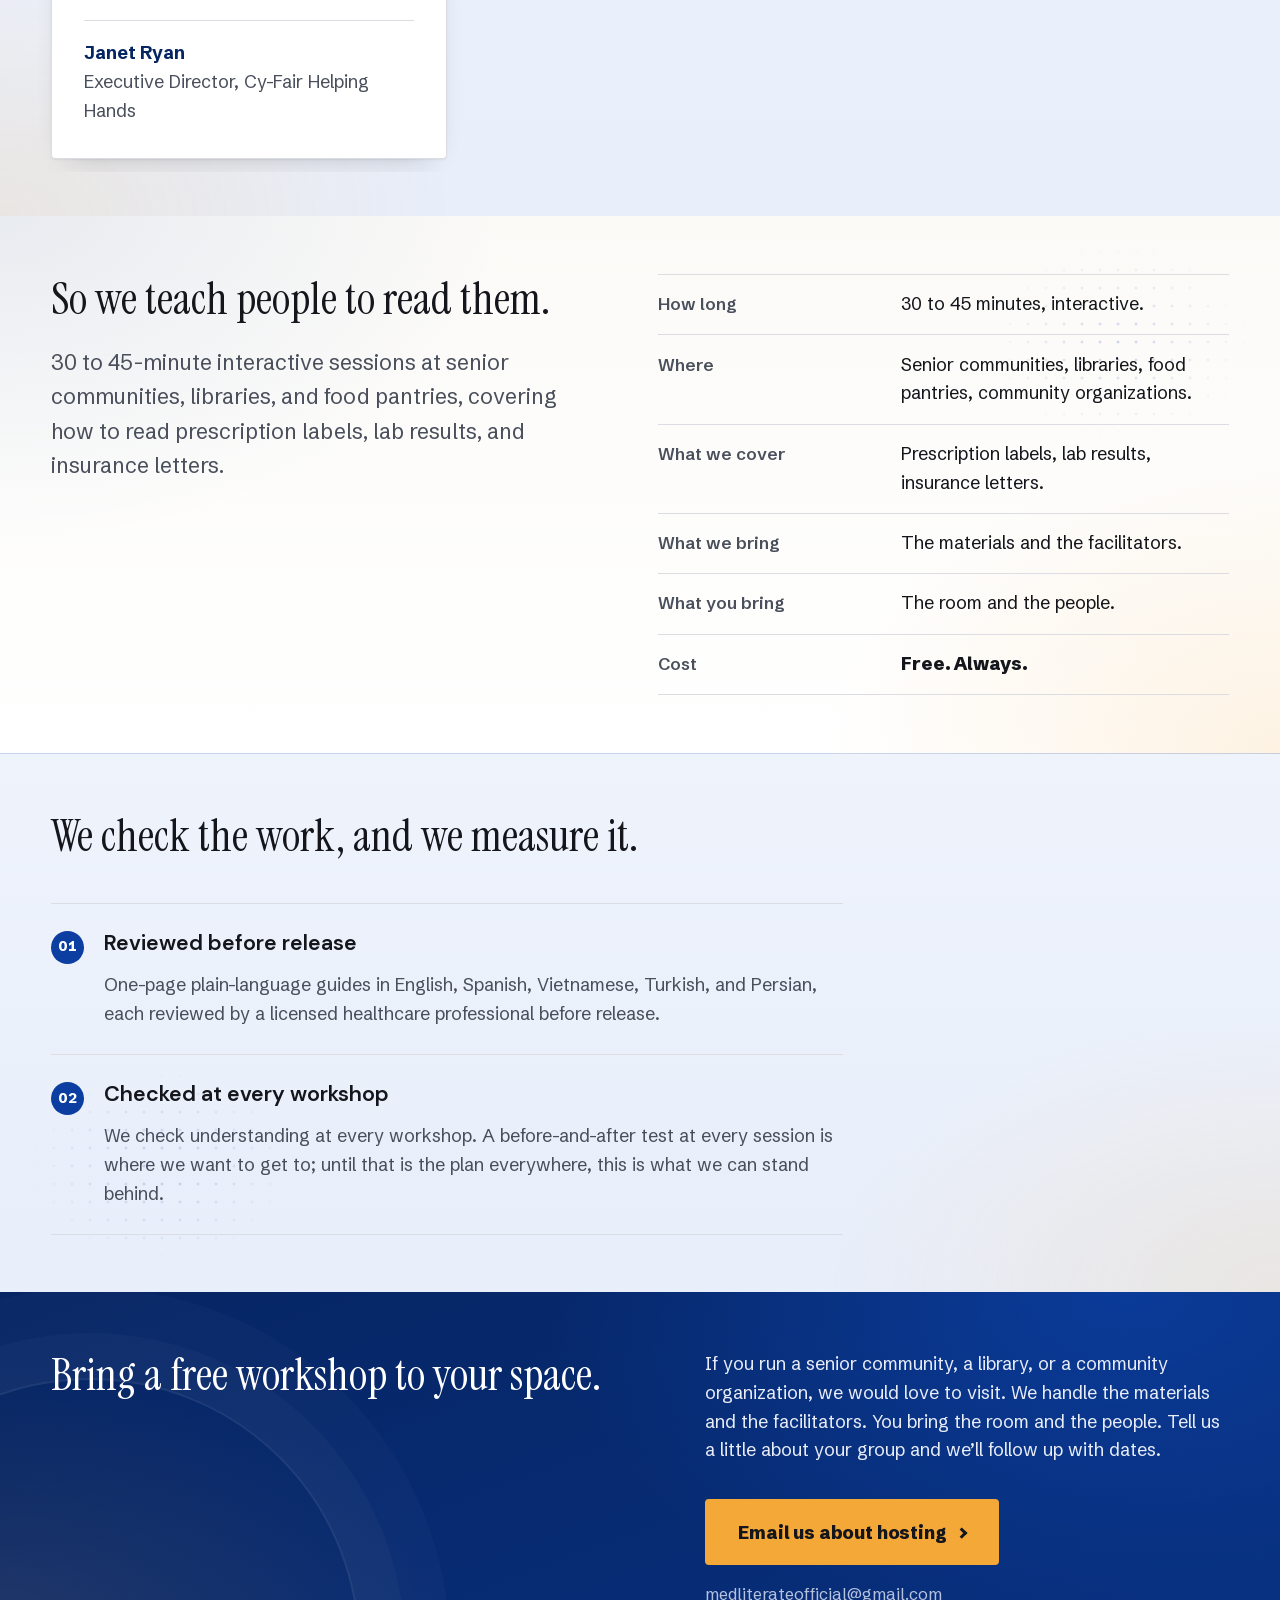
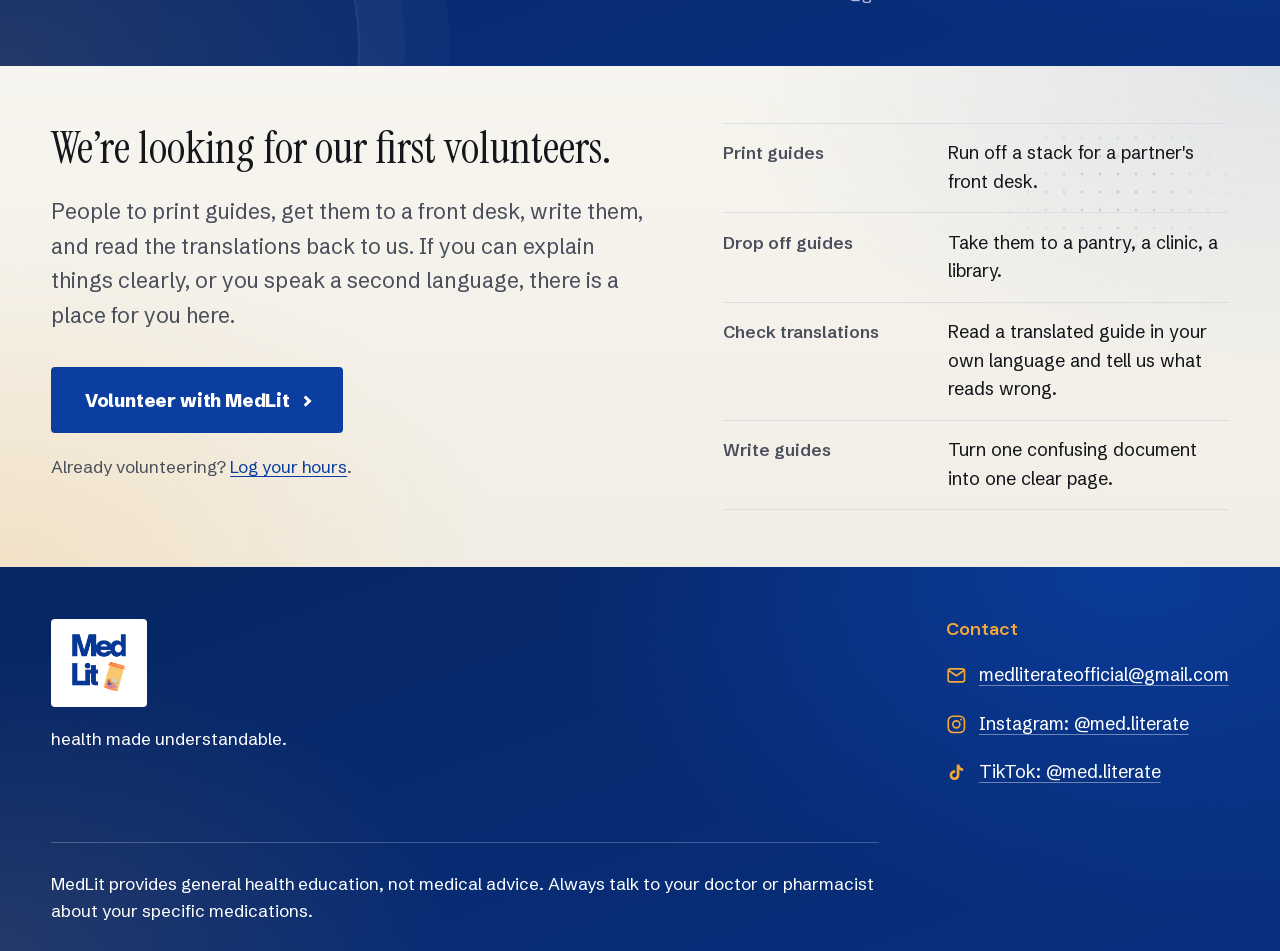
==== commit cfe866cc: "Add Trini Mendenhall Community Center, and the 150 from 29 October The eighth partner, and the drop " ====
--- a/index.html
+++ b/index.html
@@ -615,11 +615,11 @@
              of the "Our impact" rows above so the two can never drift. -->
         <ul class="where__stats" role="list" data-reveal>
           <li>
-            <p class="where__n" data-count="partners">7</p>
+            <p class="where__n" data-count="partners">8</p>
             <p class="where__label">Partner organizations</p>
           </li>
           <li>
-            <p class="where__n" data-count="guides">798</p>
+            <p class="where__n" data-count="guides">948</p>
             <p class="where__label">Guides handed out through them</p>
           </li>
           <li>
@@ -715,6 +715,12 @@
                 <img class="ribbon__logo" src="assets/logos/park-creek.png" alt=""
                      width="343" height="140" loading="lazy">
                 Park Creek Active Living
+              </button>
+            </li>
+            <li>
+              <button class="ribbon__name" type="button" tabindex="-1"
+                      data-opens="p-trini">
+                Trini Mendenhall Community Center
               </button>
             </li>
             </ul>
@@ -773,6 +779,12 @@
                 Park Creek Active Living
               </button>
             </li>
+            <li>
+              <button class="ribbon__name" type="button" tabindex="-1"
+                      data-opens="p-trini">
+                Trini Mendenhall Community Center
+              </button>
+            </li>
             </ul>
           <ul class="ribbon__set" role="list">
             <li>
@@ -829,6 +841,12 @@
                 Park Creek Active Living
               </button>
             </li>
+            <li>
+              <button class="ribbon__name" type="button" tabindex="-1"
+                      data-opens="p-trini">
+                Trini Mendenhall Community Center
+              </button>
+            </li>
             </ul>
                   </div>
         </div>
@@ -916,6 +934,22 @@
                    width="343" height="140" loading="lazy">
               <span class="pcard__name">Park Creek Active Living</span>
               <span class="pcard__city">Cypress, TX</span>
+              <span class="pcard__more">View details <span aria-hidden="true">&rarr;</span></span>
+            </a>
+          </li>
+
+          <li class="partner">
+            <!-- NO LOGO: a Harris County Precinct 3 facility rather than an
+                 organisation with its own branding — the precinct's site
+                 lists it by name and address and carries no logo for it. If
+                 one turns up, drop in
+                 <img class="pcard__logo" src="assets/logos/….png" alt=""
+                      width="" height="" loading="lazy">
+                 in place of this span and nothing else changes. -->
+            <a class="pcard" href="#p-trini" data-opens="p-trini">
+              <span class="pcard__logo" aria-hidden="true">TMC</span>
+              <span class="pcard__name">Trini Mendenhall Community Center</span>
+              <span class="pcard__city">Houston, TX</span>
               <span class="pcard__more">View details <span aria-hidden="true">&rarr;</span></span>
             </a>
           </li>
@@ -1585,6 +1619,101 @@
           </div>
         </div>
 
+        <div class="pdetail" id="p-trini" aria-labelledby="h-trini">
+          <button class="pdetail__x" type="button" hidden>
+            <span class="hidden">Close</span>
+            <svg viewBox="0 0 24 24" aria-hidden="true" focusable="false">
+              <path d="M6 6l12 12M18 6L6 18" fill="none" stroke="currentColor"
+                    stroke-width="2.2" stroke-linecap="round"/>
+            </svg>
+          </button>
+
+          <p class="pdetail__kind">County community center</p>
+          <h3 class="pdetail__name" id="h-trini">Trini Mendenhall Community Center</h3>
+          <p class="pdetail__city">Houston, TX</p>
+
+          <!-- THE IMPACT BOX LEADS. Its totals are summed by the script from
+               the dated distributions below, so it cannot claim something
+               those rows do not. -->
+          <div class="impact">
+            <p class="impact__n" data-sum="total">150</p>
+            <p class="impact__u">guides handed out, over
+               <span data-sum="drops">1</span>
+               distribution</p>
+            <ul class="impact__langs" role="list">
+              <li>
+                <span class="key__code">EN</span>
+                <span class="impact__ln">50</span>
+                <span class="impact__lw">English</span>
+              </li>
+              <li>
+                <span class="key__code">ES</span>
+                <span class="impact__ln">50</span>
+                <span class="impact__lw">Spanish</span>
+              </li>
+              <li>
+                <span class="key__code">TR</span>
+                <span class="impact__ln">50</span>
+                <span class="impact__lw">Turkish</span>
+              </li>
+            </ul>
+          </div>
+
+          <div class="pdetail__block">
+            <h4>About</h4>
+            <p>One of eight community centers run by Harris County Precinct 3,
+               open to the public six days a week.</p>
+          </div>
+
+          <div class="pdetail__block">
+            <h4>Who they serve</h4>
+            <p>Neighbours across west Houston.</p>
+          </div>
+
+          <!-- The only address on this page taken from the operator's own
+               site rather than a third-party directory. -->
+          <div class="pdetail__block">
+            <h4>Where they are</h4>
+            <p class="pdetail__addr">1414 Wirt Road<br>Houston, TX 77055</p>
+          </div>
+
+          <div class="pdetail__block">
+            <h4>Find them</h4>
+            <p class="pdetail__link"><a href="https://www.pct3.com/Explore/Community-Centers">pct3.com</a></p>
+          </div>
+
+          <div class="pdetail__block">
+            <h4>When we have been</h4>
+            <ul class="drops" role="list">
+                <li>
+                  <p class="drop__when"><time datetime="2026-10-29">October 29, 2026</time></p>
+                  <div class="drop__fig">
+                    <p class="tally__n">150</p>
+                    <p class="drop__unit">guides handed&nbsp;out</p>
+                  </div>
+                  <div class="drop__bar" aria-hidden="true" hidden></div>
+                  <div class="drop__key">
+                    <span class="key">
+                      <span class="key__code">EN</span>
+                      <p class="tally__part">50</p>
+                      <span class="key__lang">English</span>
+                    </span>
+                    <span class="key">
+                      <span class="key__code">ES</span>
+                      <p class="tally__part">50</p>
+                      <span class="key__lang">Spanish</span>
+                    </span>
+                    <span class="key">
+                      <span class="key__code">TR</span>
+                      <p class="tally__part">50</p>
+                      <span class="key__lang">Turkish</span>
+                    </span>
+                  </div>
+                </li>
+            </ul>
+          </div>
+        </div>
+
         </div>
 
           <div class="pdetail__block">
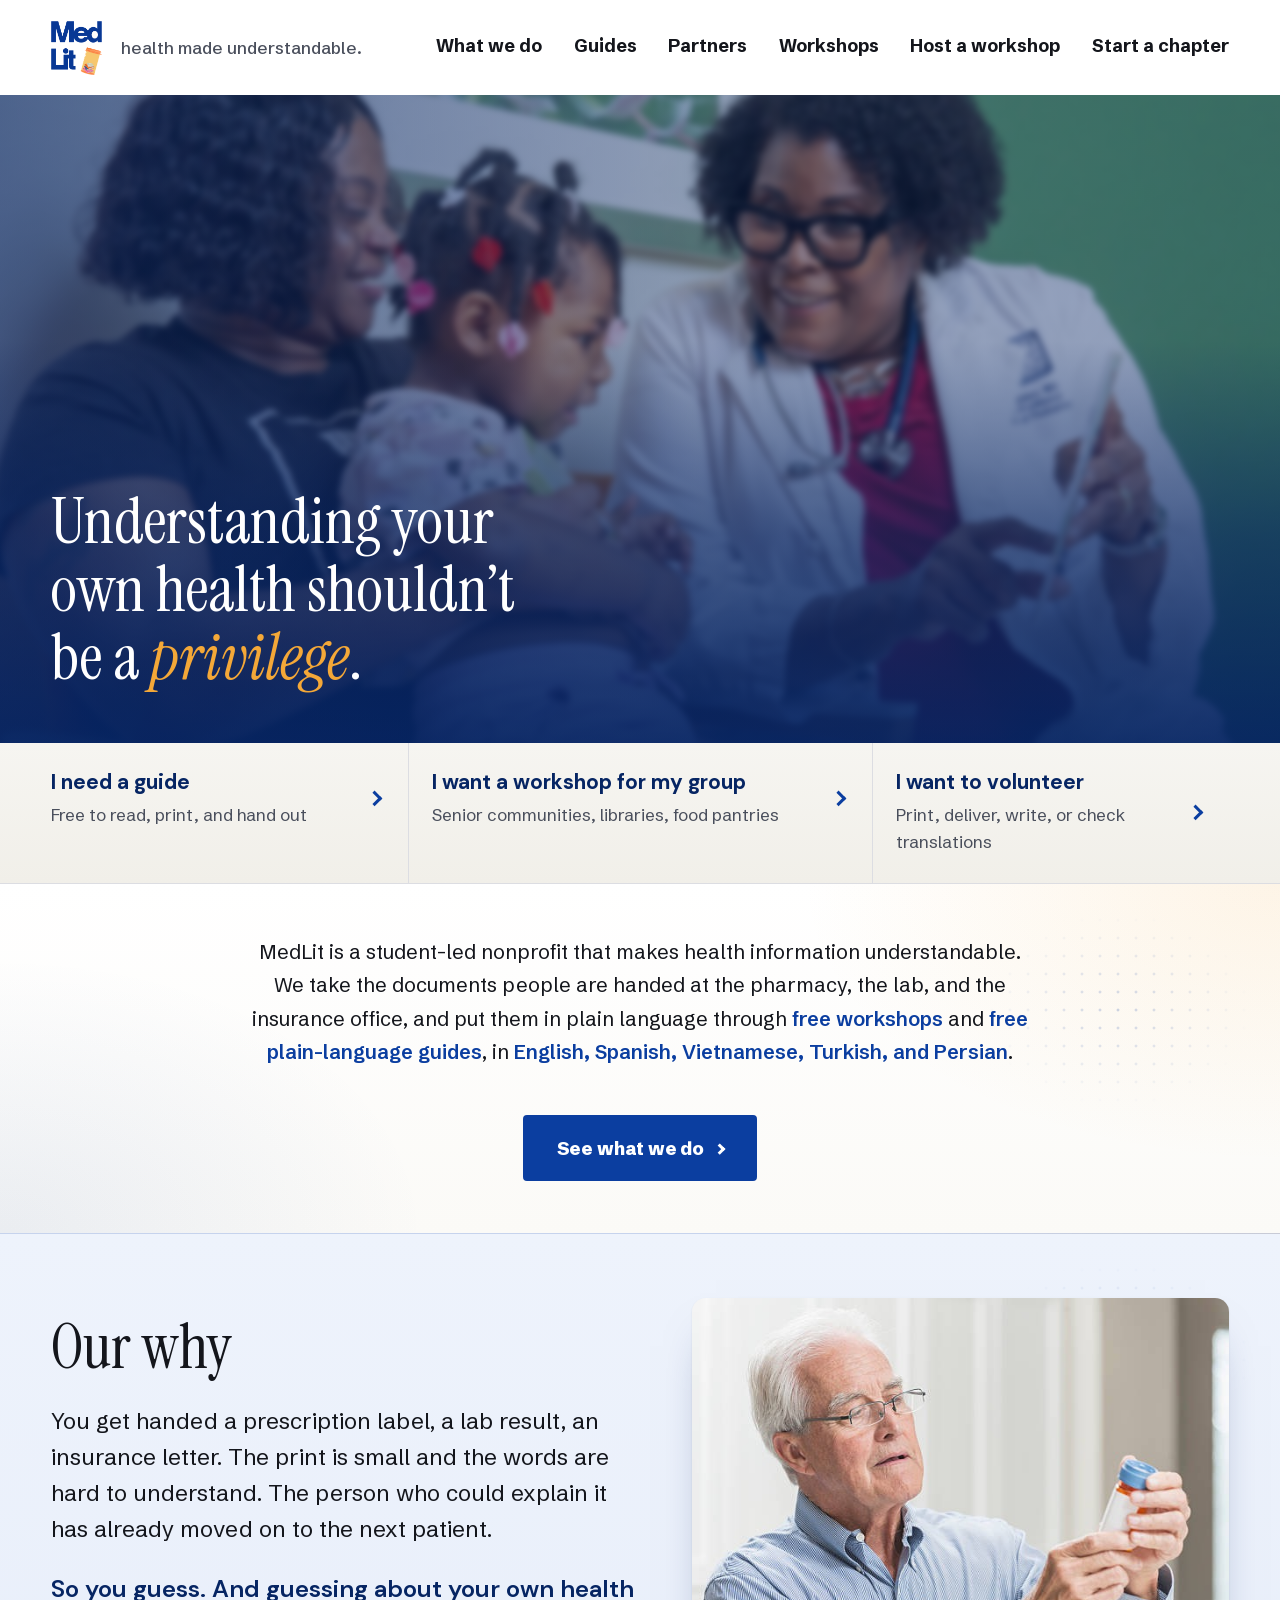
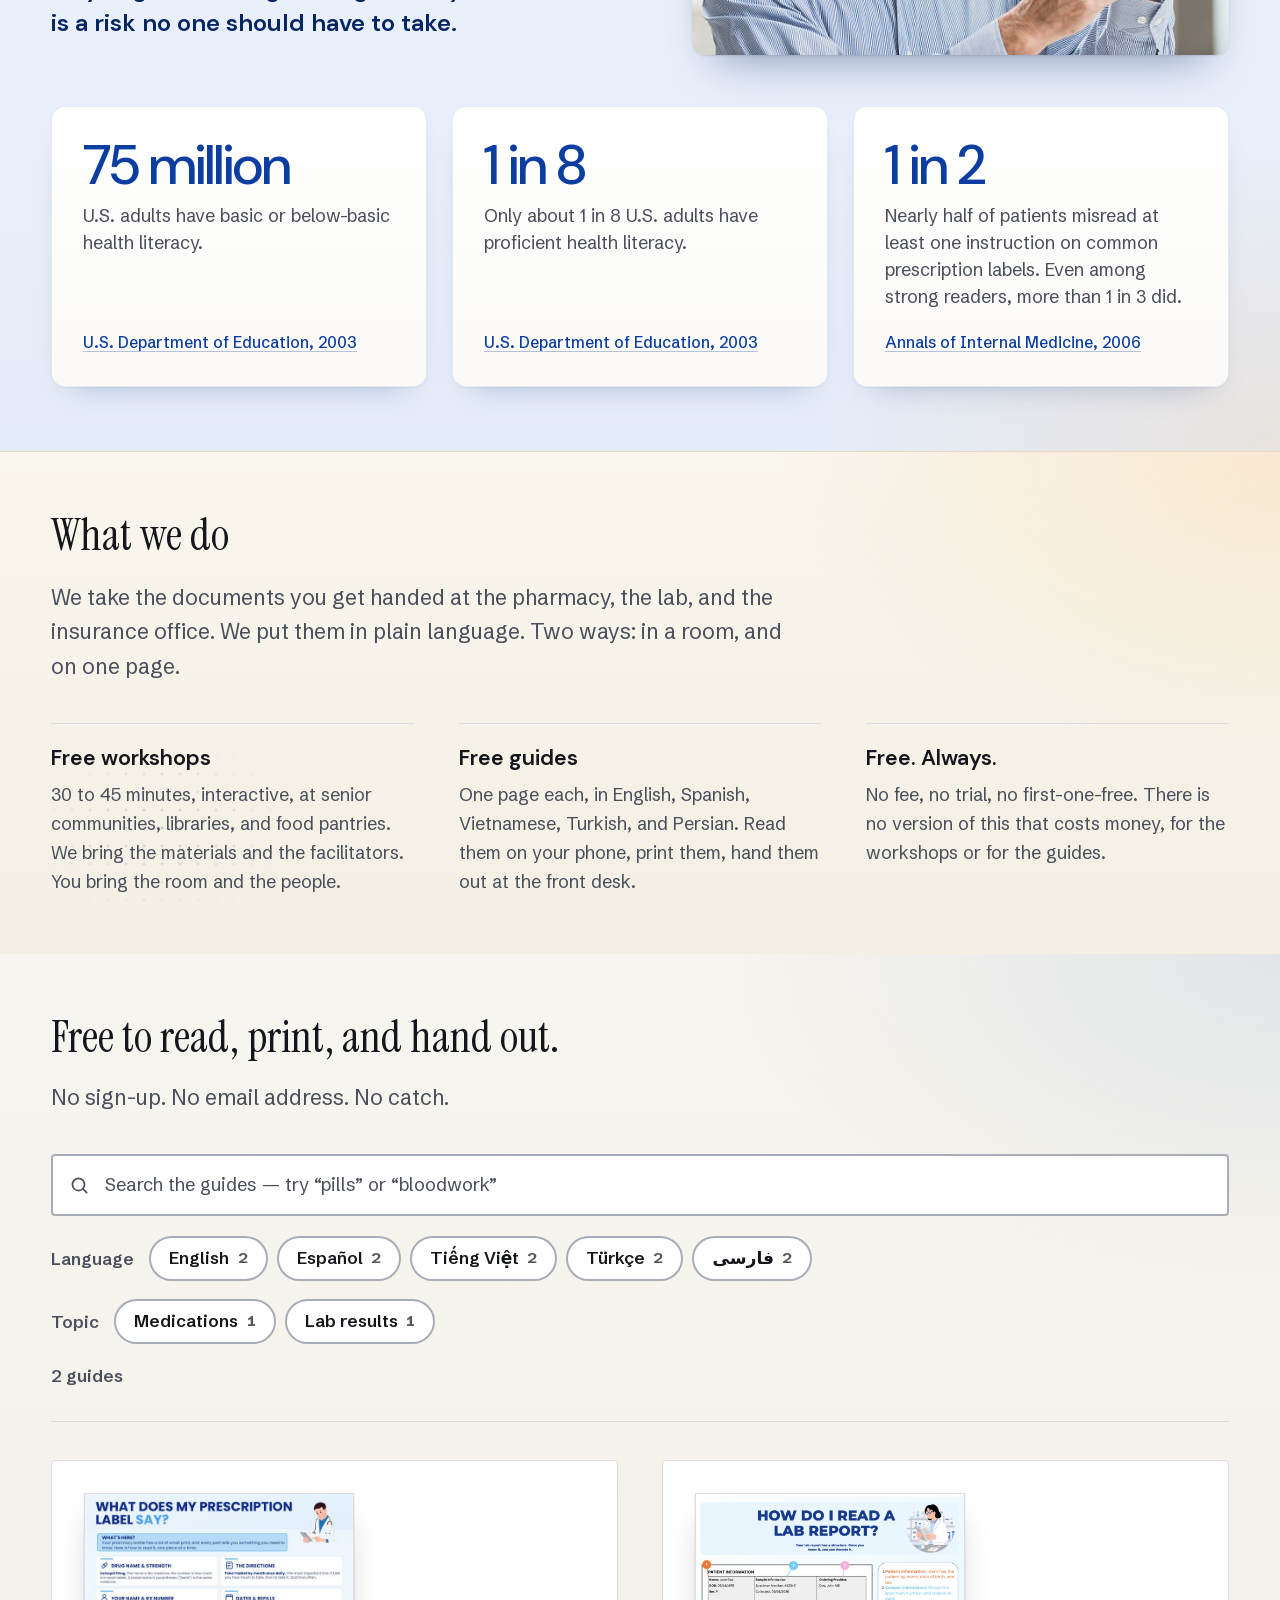
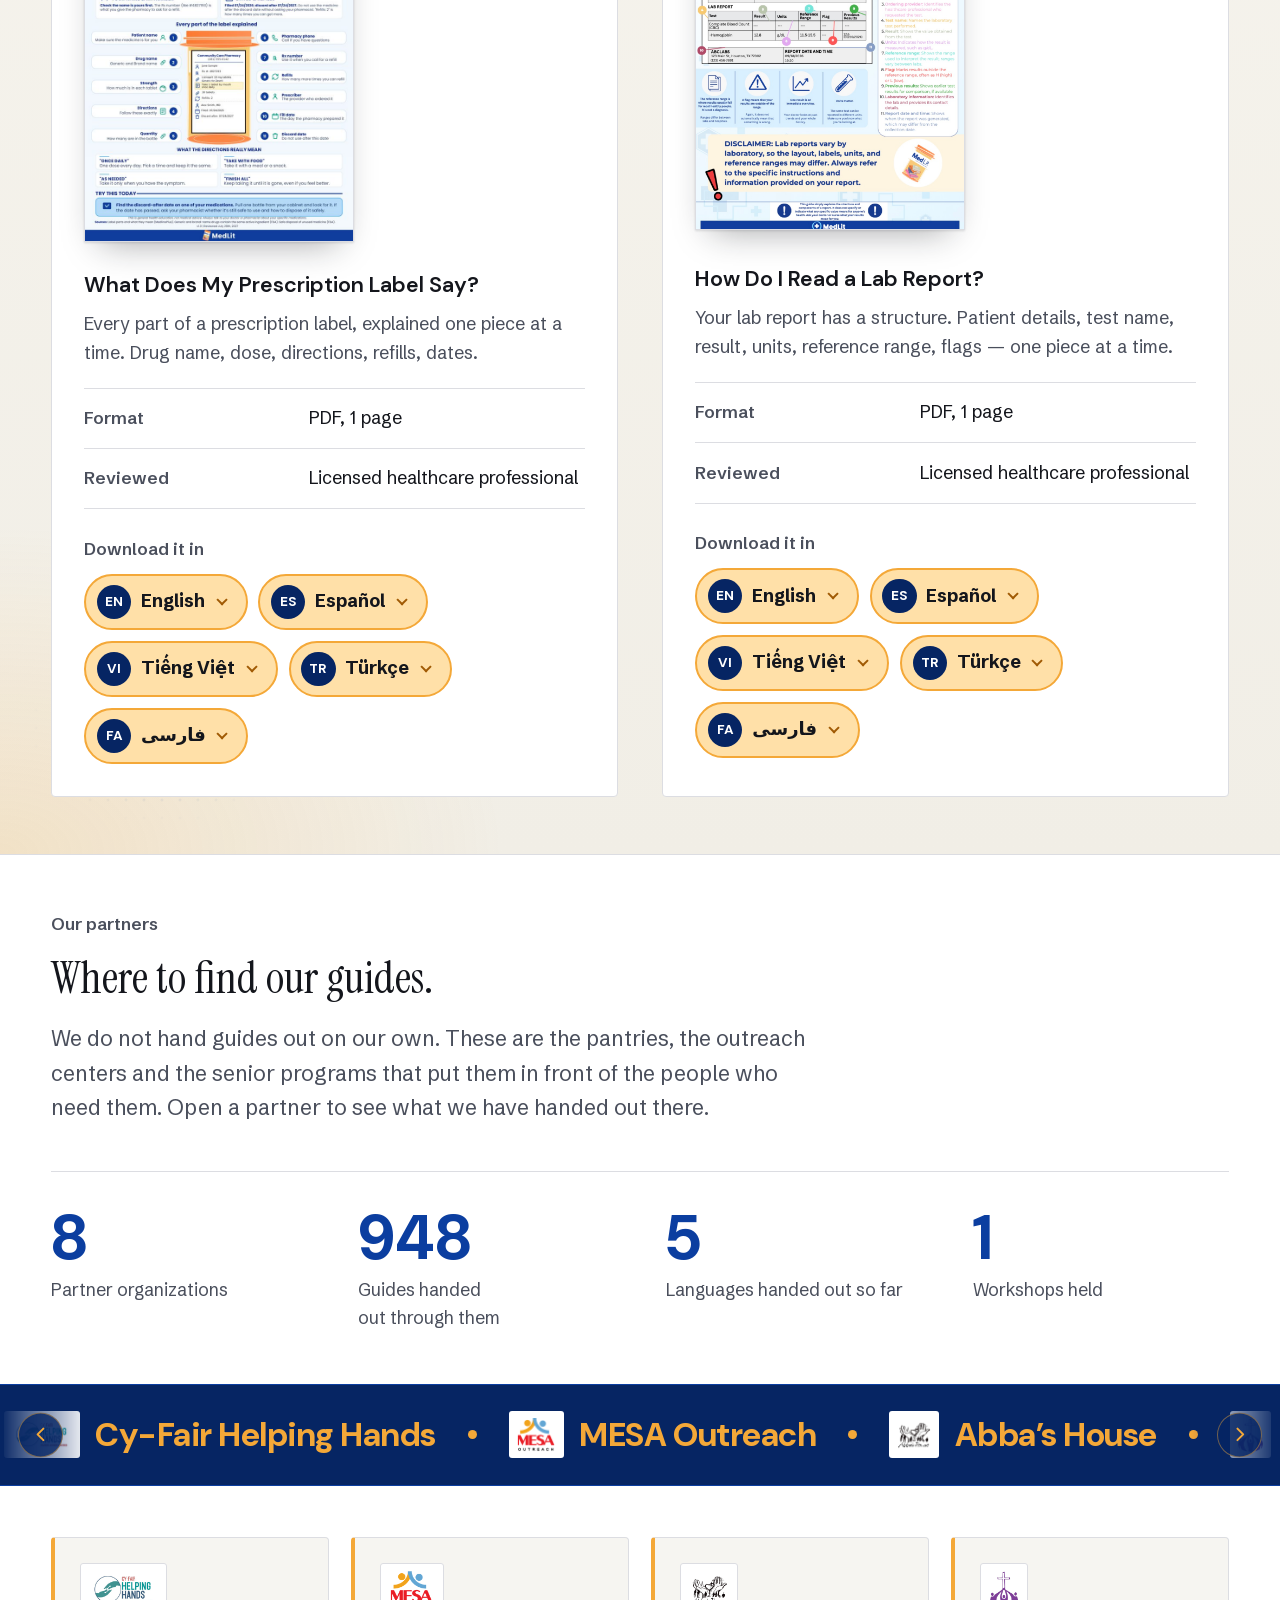
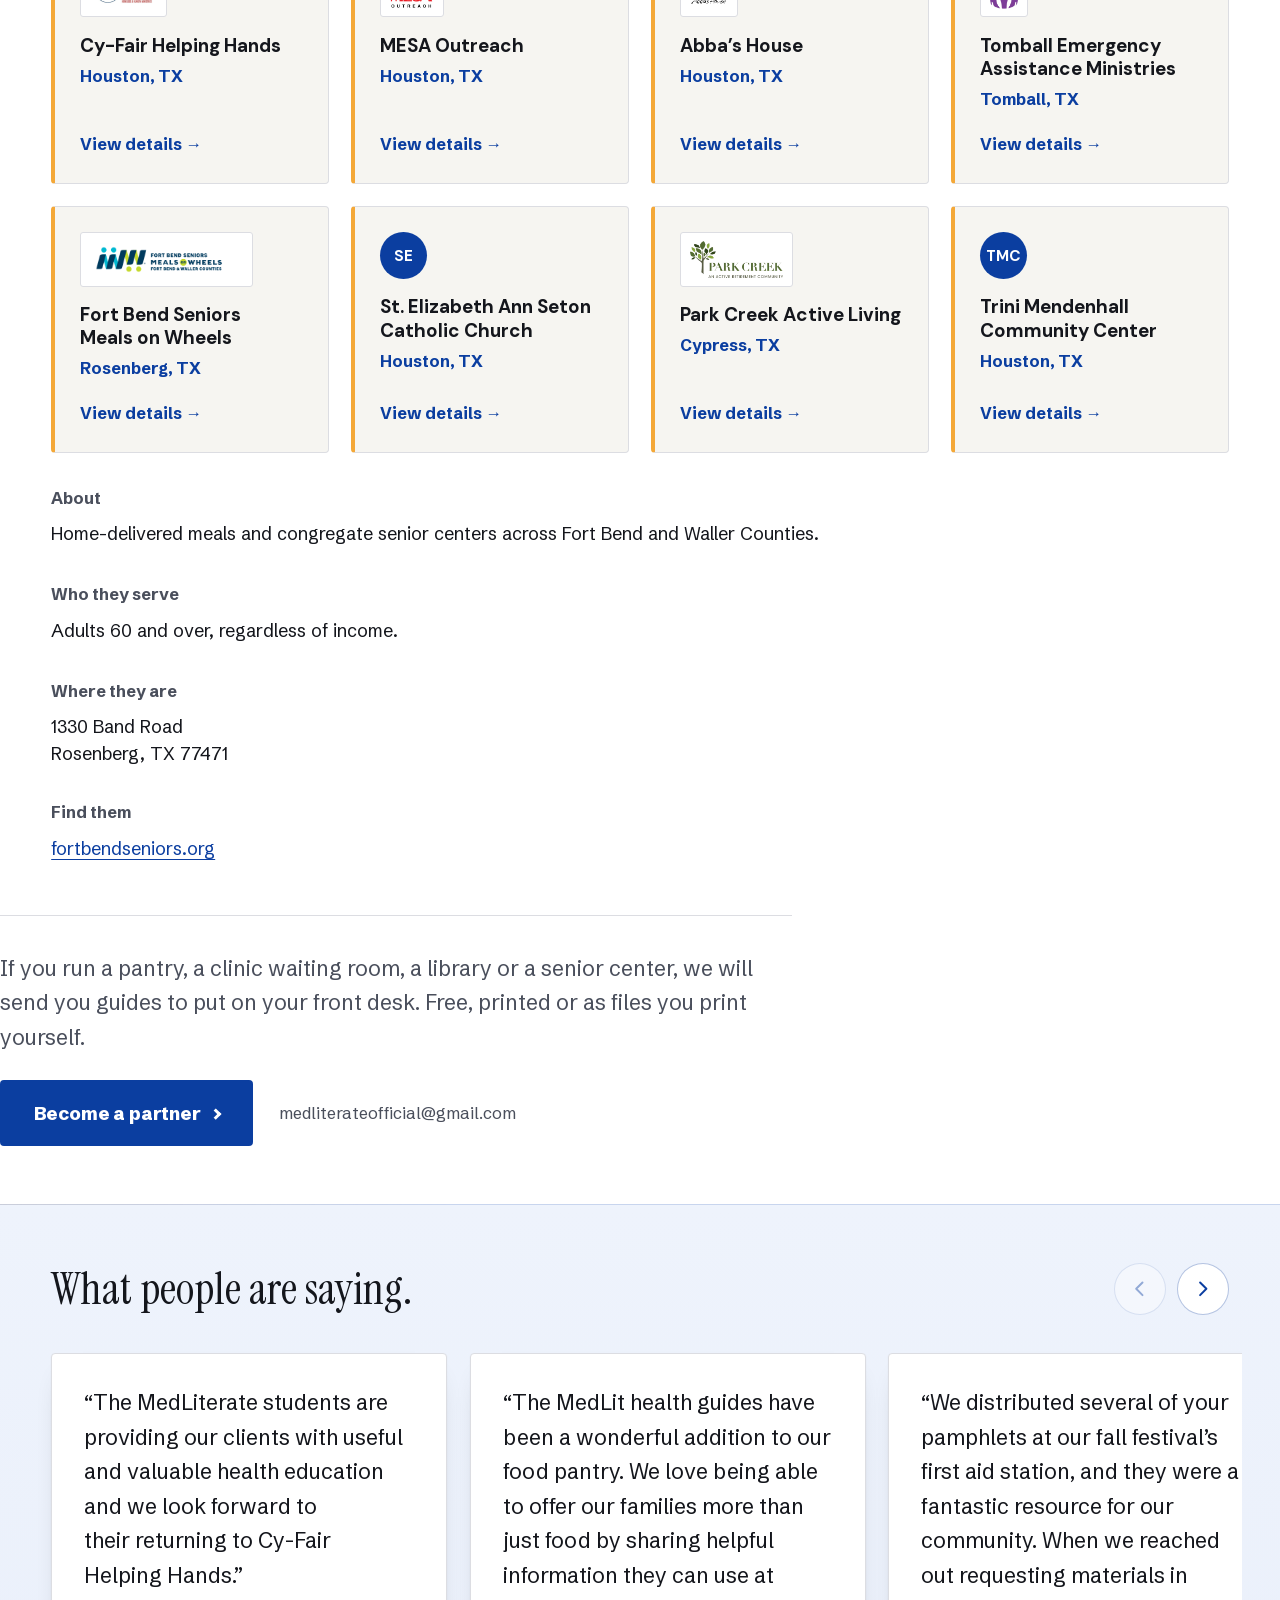
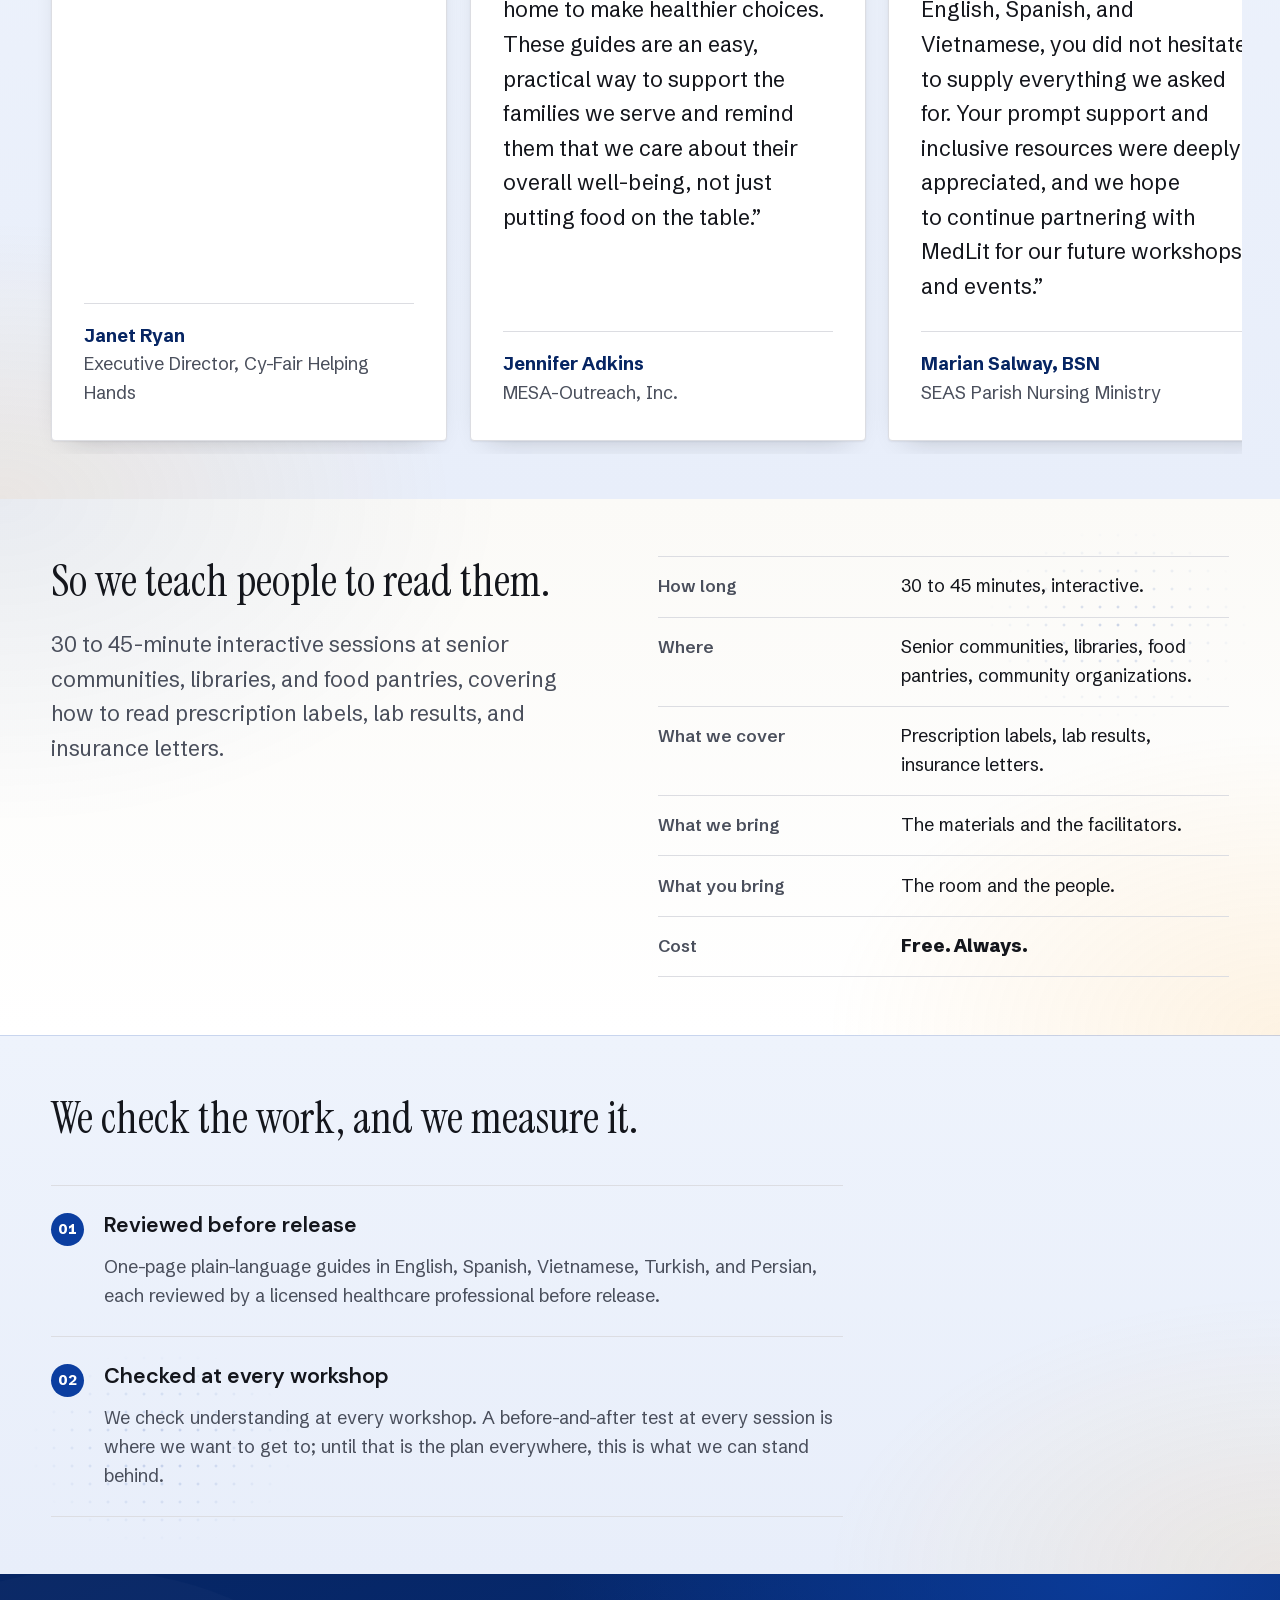
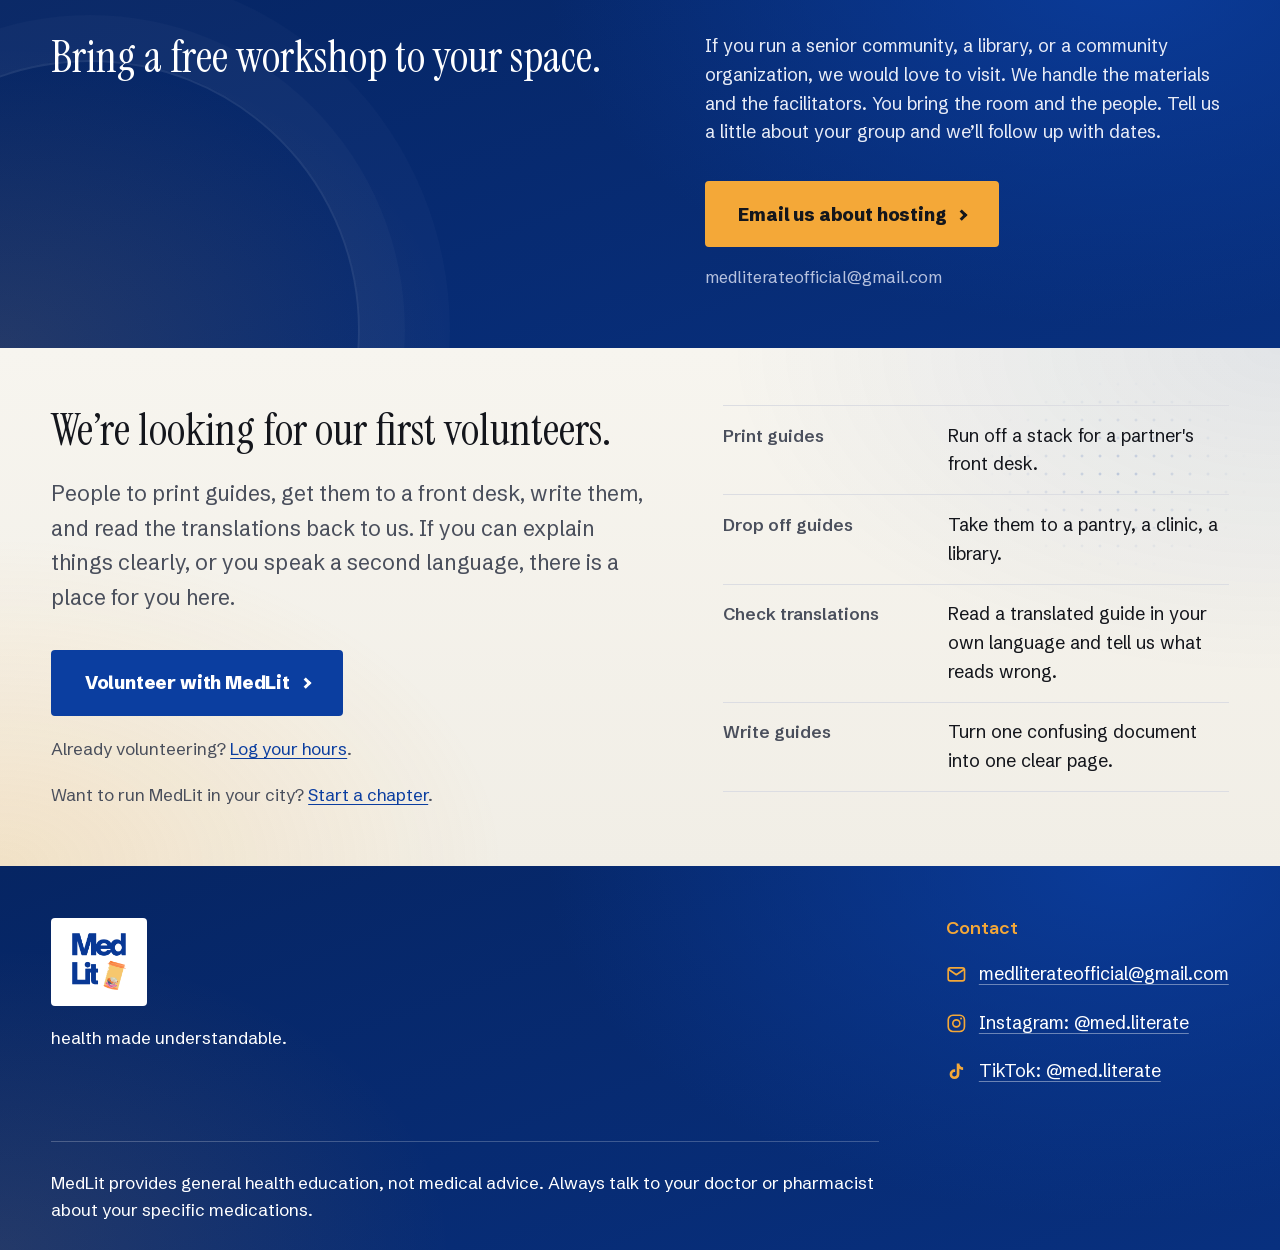
==== commit 10669fa3: "Park Creek's own description, two testimonials, and a chapter page Park Creek Active Living had been" ====
--- a/index.html
+++ b/index.html
@@ -58,7 +58,7 @@
        index.html itself can't be versioned this way — that one is the
        browser's own cache, cleared by a hard reload (Cmd/Ctrl + Shift + R)
        or by opening the URL with ?anything on the end. -->
-  <link rel="stylesheet" href="styles.css?v=39">
+  <link rel="stylesheet" href="styles.css?v=40">
 
   <!-- Motion is opt-in, and this is the opt-in. The stylesheet only hides a
        block before revealing it when `js` is present, so if this script never
@@ -159,6 +159,10 @@
           <li><a href="#partners">Partners</a></li>
           <li><a href="#workshops">Workshops</a></li>
           <li><a href="#host">Host a workshop</a></li>
+          <!-- The only item in here that leaves the page. It is last on
+               purpose: it is the biggest ask on the site and the smallest
+               audience for it. -->
+          <li><a href="chapter.html">Start a chapter</a></li>
         </ul>
       </nav>
 
@@ -1550,7 +1554,7 @@
           <img class="pdetail__logo" src="assets/logos/park-creek.png" alt=""
                width="343" height="140" loading="lazy">
 
-          <p class="pdetail__kind">Senior living community</p>
+          <p class="pdetail__kind">Independent living retirement community</p>
           <h3 class="pdetail__name" id="h-parkcreek">Park Creek Active Living</h3>
           <p class="pdetail__city">Cypress, TX</p>
 
@@ -1572,24 +1576,38 @@
             </ul>
           </div>
 
+          <!-- Every sentence here comes from Park Creek's own site. It had
+               been carrying Fort Bend Seniors' "About" text, which described
+               a meals programme two counties away. If this needs updating,
+               parkcreekactiveliving.com is the only source to take it from —
+               not a listings directory, which is where the wrong kind of
+               detail gets in. Deliberately NOT claimed, because the operator
+               does not state it: a minimum age, a 55+ rule, income limits,
+               the number of units, or any assisted-living licence. -->
           <div class="pdetail__block">
             <h4>About</h4>
-            <p>A senior living community in Cypress.</p>
+            <p>A maintenance-free retirement community on Huffmeister Road, with
+               apartments from studios to two bedrooms. Mowing, landscaping,
+               repairs and housekeeping are covered, and there is all-day
+               dining, a fitness center, a salon and a wellness program on
+               site.</p>
           </div>
 
           <div class="pdetail__block">
             <h4>Who they serve</h4>
-            <p>Residents of the community.</p>
-          </div>
-          <!-- ADDRESS GOES HERE for Park Creek Active Living, once it is known. Nothing is
-               published rather than something wrong: an address is the one
-               field where being wrong puts a person outside the wrong
-               building. Write it as:
+            <p>Older adults living independently. Personal care providers are
+               available on site for residents who come to need them, and the
+               community also takes short-term respite stays after an illness,
+               an injury or a hospital visit.</p>
+          </div>
+
+          <!-- Taken from the operator's own site, same standard as Trini
+               Mendenhall below: an address is the one field where being
+               wrong puts a person outside the wrong building. -->
           <div class="pdetail__block">
             <h4>Where they are</h4>
-            <p class="pdetail__addr">000 Example St.<br>City, TX 00000</p>
-          </div>
-               -->
+            <p class="pdetail__addr">16718 Huffmeister Road<br>Cypress, TX 77429</p>
+          </div>
 
           <div class="pdetail__block">
             <h4>Find them</h4>
@@ -1795,6 +1813,39 @@
             <p class="quote__who">
               <span class="quote__name">Janet Ryan</span>
               <span class="quote__role">Executive Director, Cy-Fair Helping Hands</span>
+            </p>
+          </li>
+
+          <li class="quote">
+            <blockquote>
+              <p>&ldquo;The MedLit health guides have been a wonderful addition to our
+                food pantry. We love being able to offer our families more than just
+                food by sharing helpful information they can use at home to make
+                healthier choices. These guides are an easy, practical way to support
+                the families we serve and remind them that we care about their overall
+                well-being, not just putting food on the table.&rdquo;</p>
+            </blockquote>
+            <p class="quote__who">
+              <span class="quote__name">Jennifer Adkins</span>
+              <span class="quote__role">MESA-Outreach, Inc.</span>
+            </p>
+          </li>
+
+          <li class="quote">
+            <blockquote>
+              <!-- "pamphlets" and "first aid station" are her words. Do not
+                   swap in "guides" to match the rest of the page. -->
+              <p>&ldquo;We distributed several of your pamphlets at our fall festival&rsquo;s
+                first aid station, and they were a fantastic resource for our community.
+                When we reached out requesting materials in English, Spanish, and
+                Vietnamese, you did not hesitate to supply everything we asked for.
+                Your prompt support and inclusive resources were deeply appreciated,
+                and we hope to continue partnering with MedLit for our future workshops
+                and events.&rdquo;</p>
+            </blockquote>
+            <p class="quote__who">
+              <span class="quote__name">Marian Salway, BSN</span>
+              <span class="quote__role">SEAS Parish Nursing Ministry</span>
             </p>
           </li>
 
@@ -1952,6 +2003,12 @@
             Already volunteering?
             <a href="https://docs.google.com/forms/d/e/1FAIpQLScLH6j8_-dfggbeB2p0WIYp7nVSYbpSfJ5AvShFJ3h5CY5QYw/viewform"
                data-goatcounter-click="volunteer-hours">Log your hours</a>.
+          </p>
+          <!-- The step up from volunteering, so it sits under it rather than
+               competing with the button above. -->
+          <p class="volunteer__hours">
+            Want to run MedLit in your city?
+            <a href="chapter.html" data-goatcounter-click="chapter-from-volunteer">Start a chapter</a>.
           </p>
         </div>
 
--- a/styles.css
+++ b/styles.css
@@ -58,6 +58,7 @@
    19. Photography slots
    20. Facts, actions
    21. Footer
+   22. Start a chapter — chapter.html
    22. Responsive
    ========================================================================== */
 
@@ -1740,3 +1741,97 @@
   .hero { min-height: clamp(28rem, 78svh, 40rem); }
   .hero__photo { object-position: 62% 30%; }
 }
+
+/* ---------- 22. Start a chapter — chapter.html ---------------------------
+   The only rules on this stylesheet that the front page never uses. They are
+   here rather than in a second stylesheet so that the tokens, the type scale
+   and the two faces cannot drift between the two pages — there is one
+   stylesheet and one cache buster for the whole site.
+
+   Everything structural on chapter.html is borrowed: .wide, .read, .facts,
+   .checks with .callout, .host for the closing ask, .foot. What is new is the
+   page head (no photograph), the kit list, and the pending chip.
+   -------------------------------------------------------------------------- */
+
+/* The head. The front page opens on a photograph with the claim over it; this
+   one opens on words, so it needs the air that the photo was providing. */
+.chead {
+  border-bottom: 1px solid var(--rule);
+  padding-block: clamp(2.75rem, 6vw, 5rem);
+}
+.chead__inner > * { max-width: var(--read); }
+.chead h1 { margin-top: .6rem; font-size: var(--t1); }
+.chead__lede { font-size: var(--t3); color: var(--ink-2); margin-top: 1.25rem; }
+.chead__fine { margin-top: 1.1rem; font-size: .95rem; color: var(--ink-2); }
+.host .chead__fine { color: var(--on-navy-dim); }
+.host .chead__fine a { color: var(--amber); }
+
+/* What a chapter does. Same two-column split as .workshops__grid, so the
+   rhythm down this page matches the rhythm down the front one. */
+.cwhat { padding-block: clamp(2.5rem, 4.5vw, 3.75rem); }
+.cwhat__grid {
+  display: grid; gap: clamp(1.75rem, 4vw, 3.25rem);
+  grid-template-columns: minmax(0, 1fr);
+}
+.cwhat__lede { font-size: var(--t3); color: var(--ink-2); margin-top: 1.15rem; }
+@media (min-width: 60rem) {
+  .cwhat__grid { grid-template-columns: minmax(0, 22rem) minmax(0, 1fr); align-items: start; }
+}
+
+/* The four steps. .checks already draws the numbered rows; this only adds the
+   room the actions and the kit list need inside one. */
+.csteps {
+  border-top: 1px solid var(--rule);
+  padding-block: clamp(2.5rem, 4.5vw, 3.75rem);
+}
+.csteps__list > li > p { font-size: 1rem; }
+
+/* A step here is taller than a row in "How we check it": it carries a
+   paragraph, sometimes a list, and an action. That section pins its one
+   paragraph to `grid-row: 2`, so without this EVERY <p> in a step lands in
+   row 2 and the action chip is painted straight over the step's own text.
+   Let them flow instead, and hold them all in column 2 so the discs stay in
+   a single column however tall a step gets. */
+.csteps__list > li > p,
+.csteps__list > li > .ckit,
+.csteps__list > li > .csteps__act { grid-column: 2; grid-row: auto; }
+.csteps__act { margin-top: 1.25rem; display: grid; gap: .65rem; justify-items: start; }
+
+/* What is in the kit. A list of contents, not a list of claims — so it is set
+   quietly, with the disc's own dot as the marker. */
+.ckit {
+  list-style: none;
+  margin: 1.1rem 0 0;
+  display: grid; gap: .45rem;
+  font-size: 1rem; color: var(--ink-2);
+}
+.ckit li { display: grid; grid-template-columns: .85rem minmax(0, 1fr); gap: .7rem; }
+.ckit li::before {
+  content: ""; align-self: start;
+  width: .34rem; height: .34rem; margin-top: .62em;
+  border-radius: 50%; background: var(--amber);
+}
+
+/* THE PENDING CHIP, and the reason it is not a link.
+
+   Four forms on chapter.html do not exist yet. A button with a dead or
+   placeholder href looks identical to a working one, so it costs a willing
+   volunteer a click and a 404 to find that out — and that is the one visitor
+   this page cannot afford to lose. So the slot is a <span>: it reads as
+   unavailable, it cannot be tabbed to, and it cannot be clicked.
+
+   It is deliberately quieter than .action. When a real link replaces it, the
+   step should get louder, not merely different. */
+.pending {
+  display: inline-flex; align-items: center; gap: .55rem;
+  padding: .6rem .95rem;
+  border: 1px dashed var(--rule);
+  border-radius: var(--r);
+  background: var(--stock);
+  font-size: .95rem; color: var(--ink-2);
+}
+.pending::before {
+  content: ""; flex: none;
+  width: .5rem; height: .5rem;
+  border-radius: 50%; background: var(--amber);
+}
